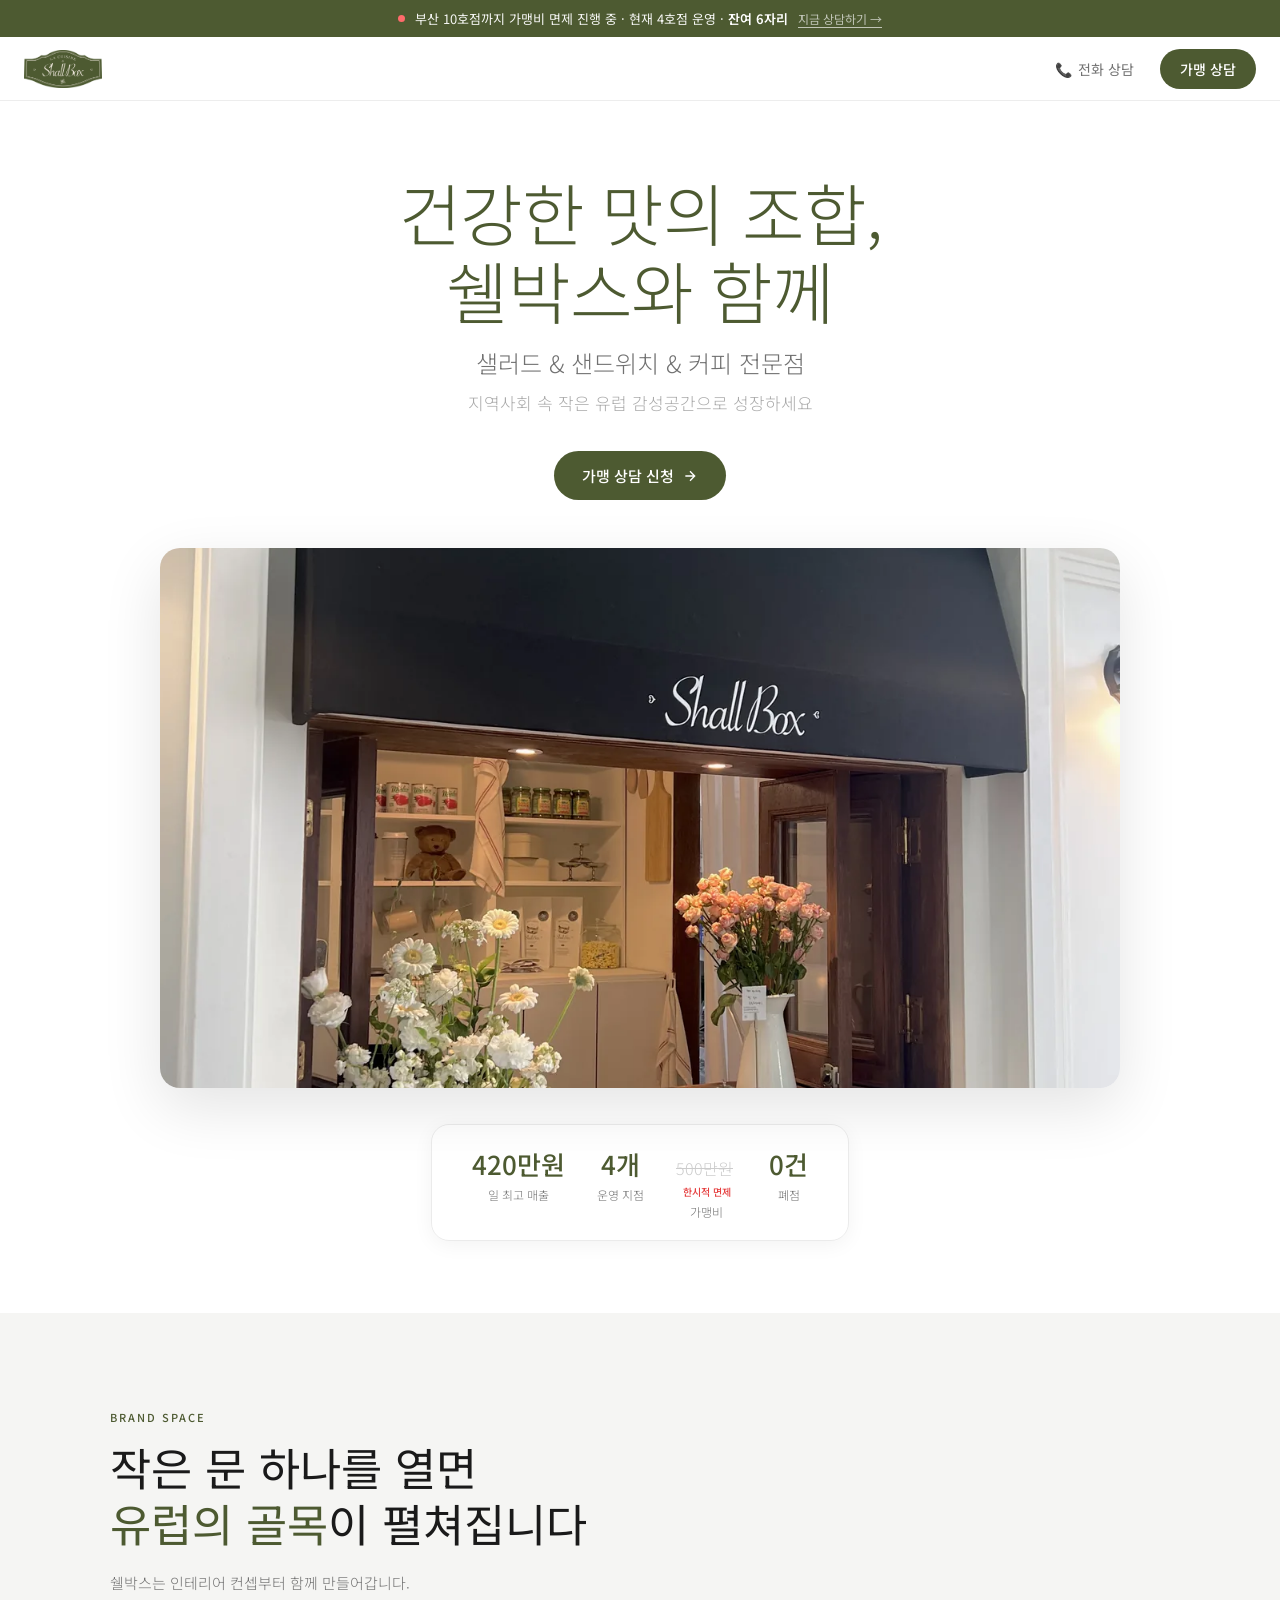
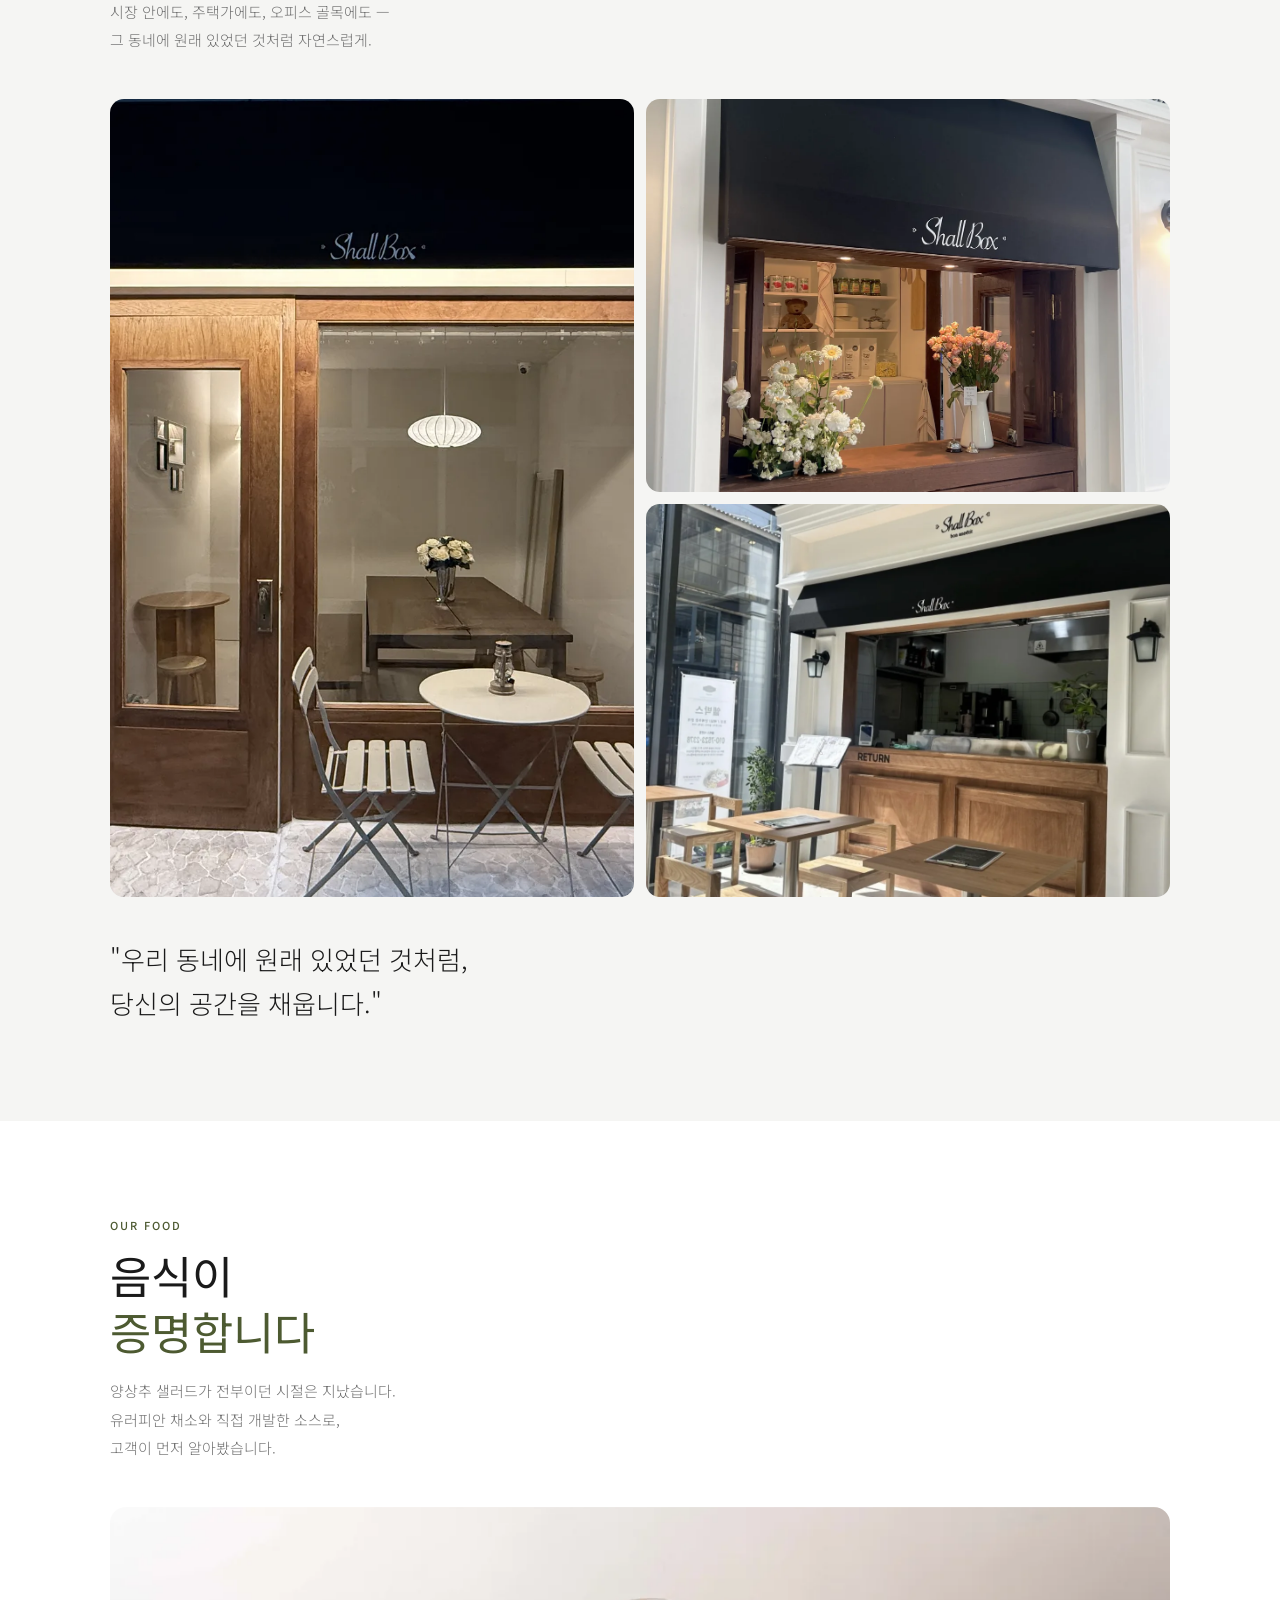
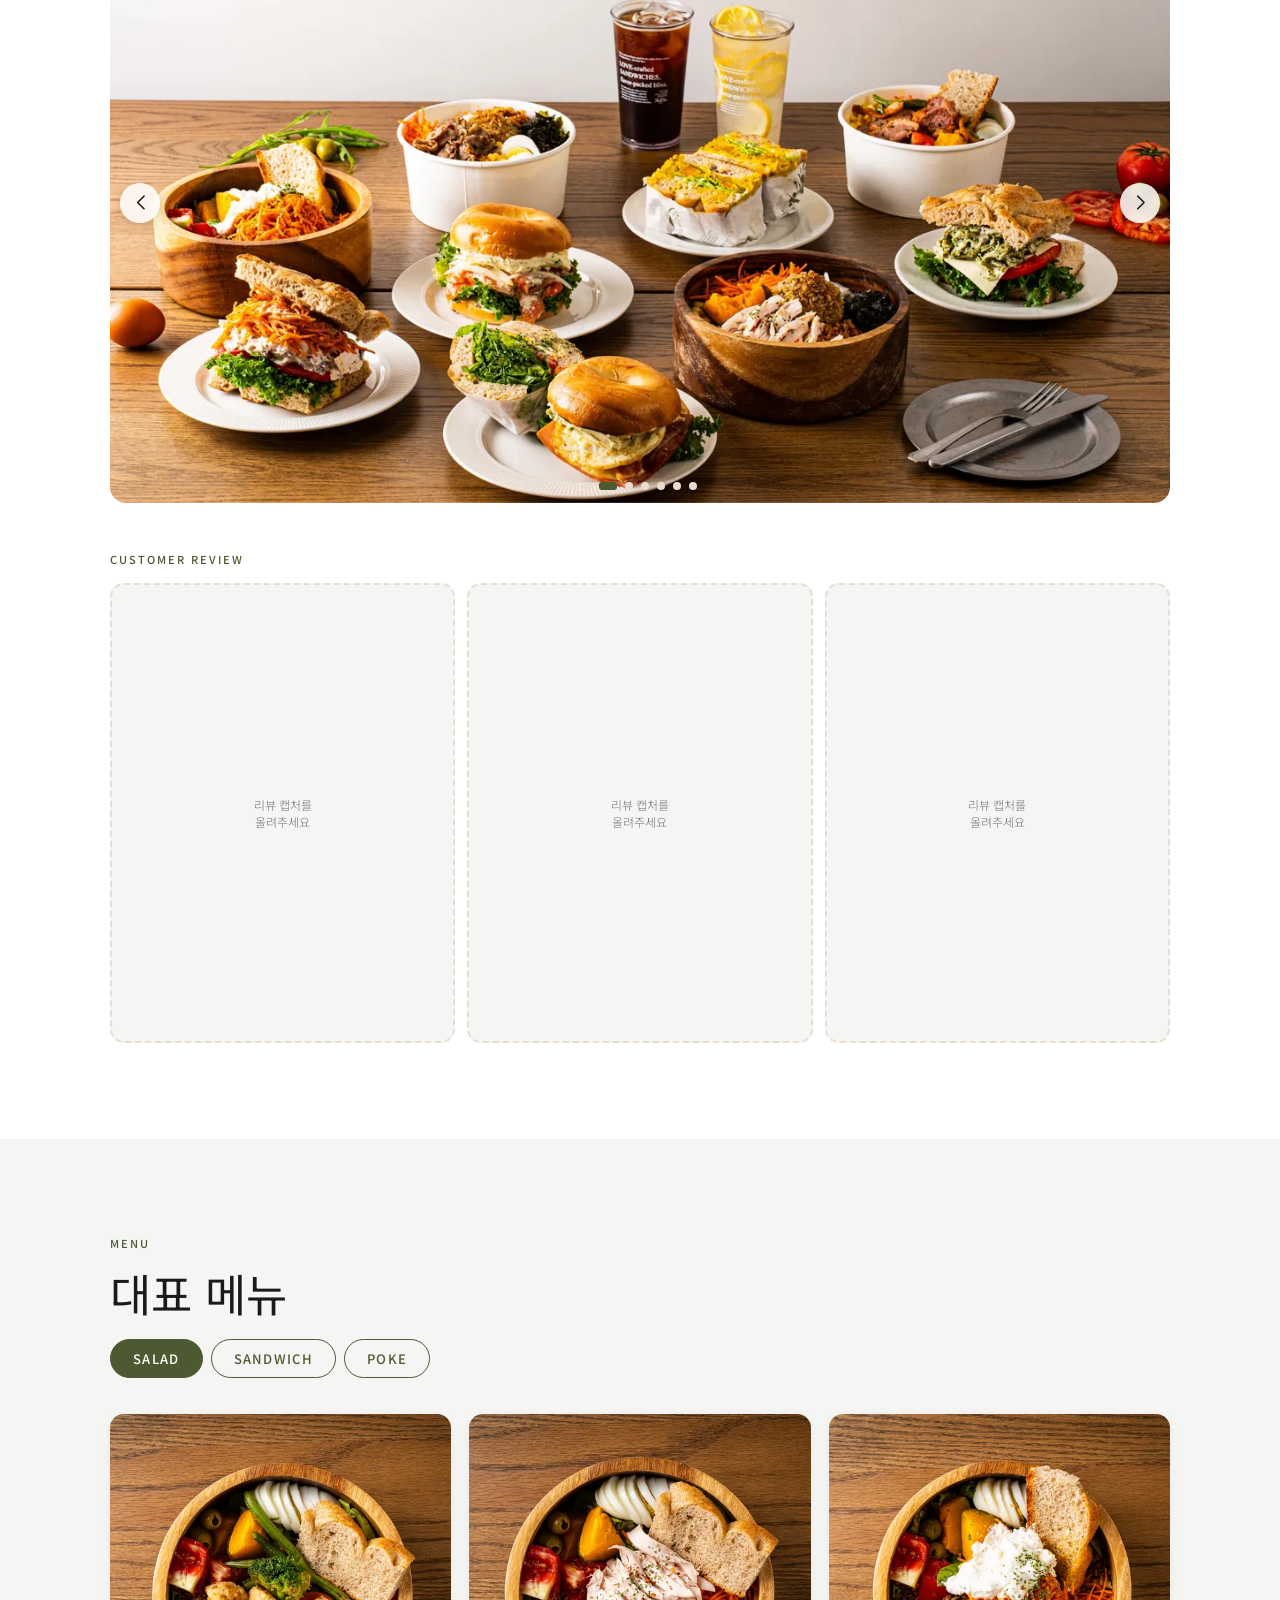
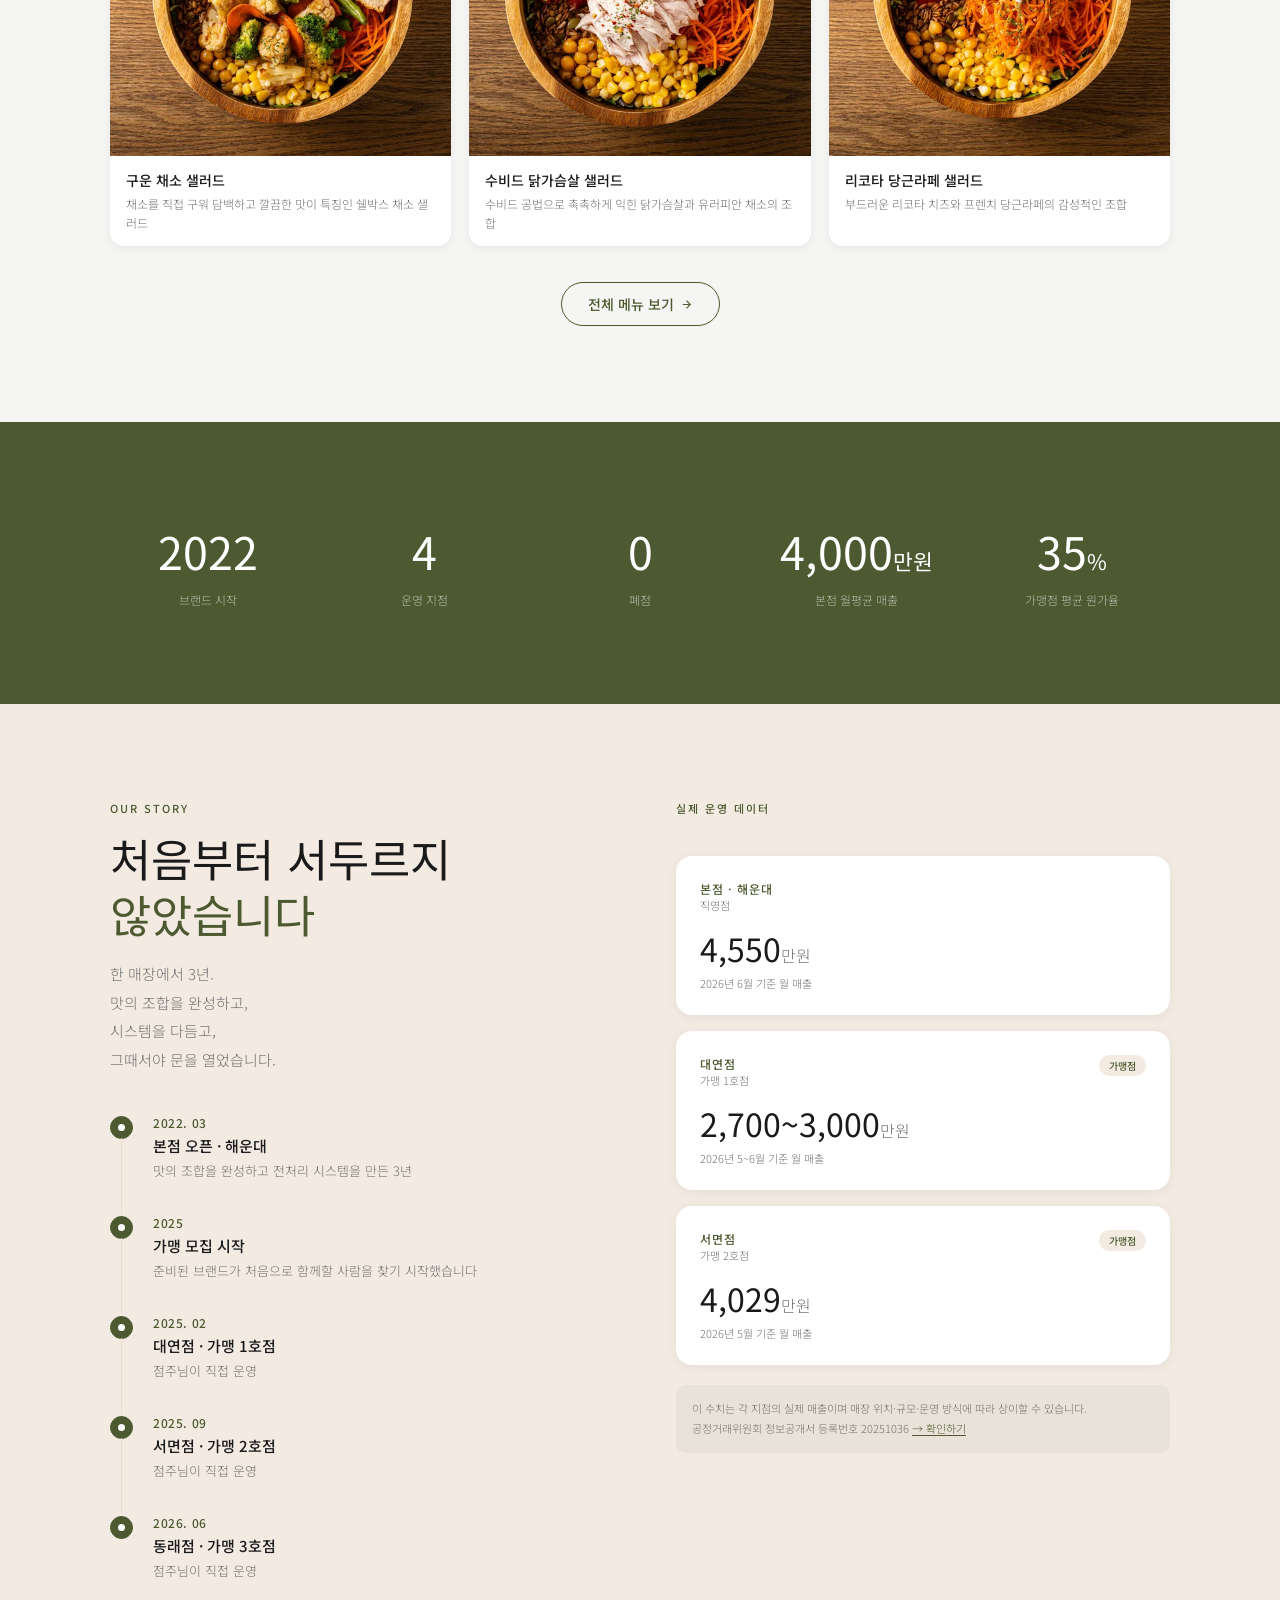
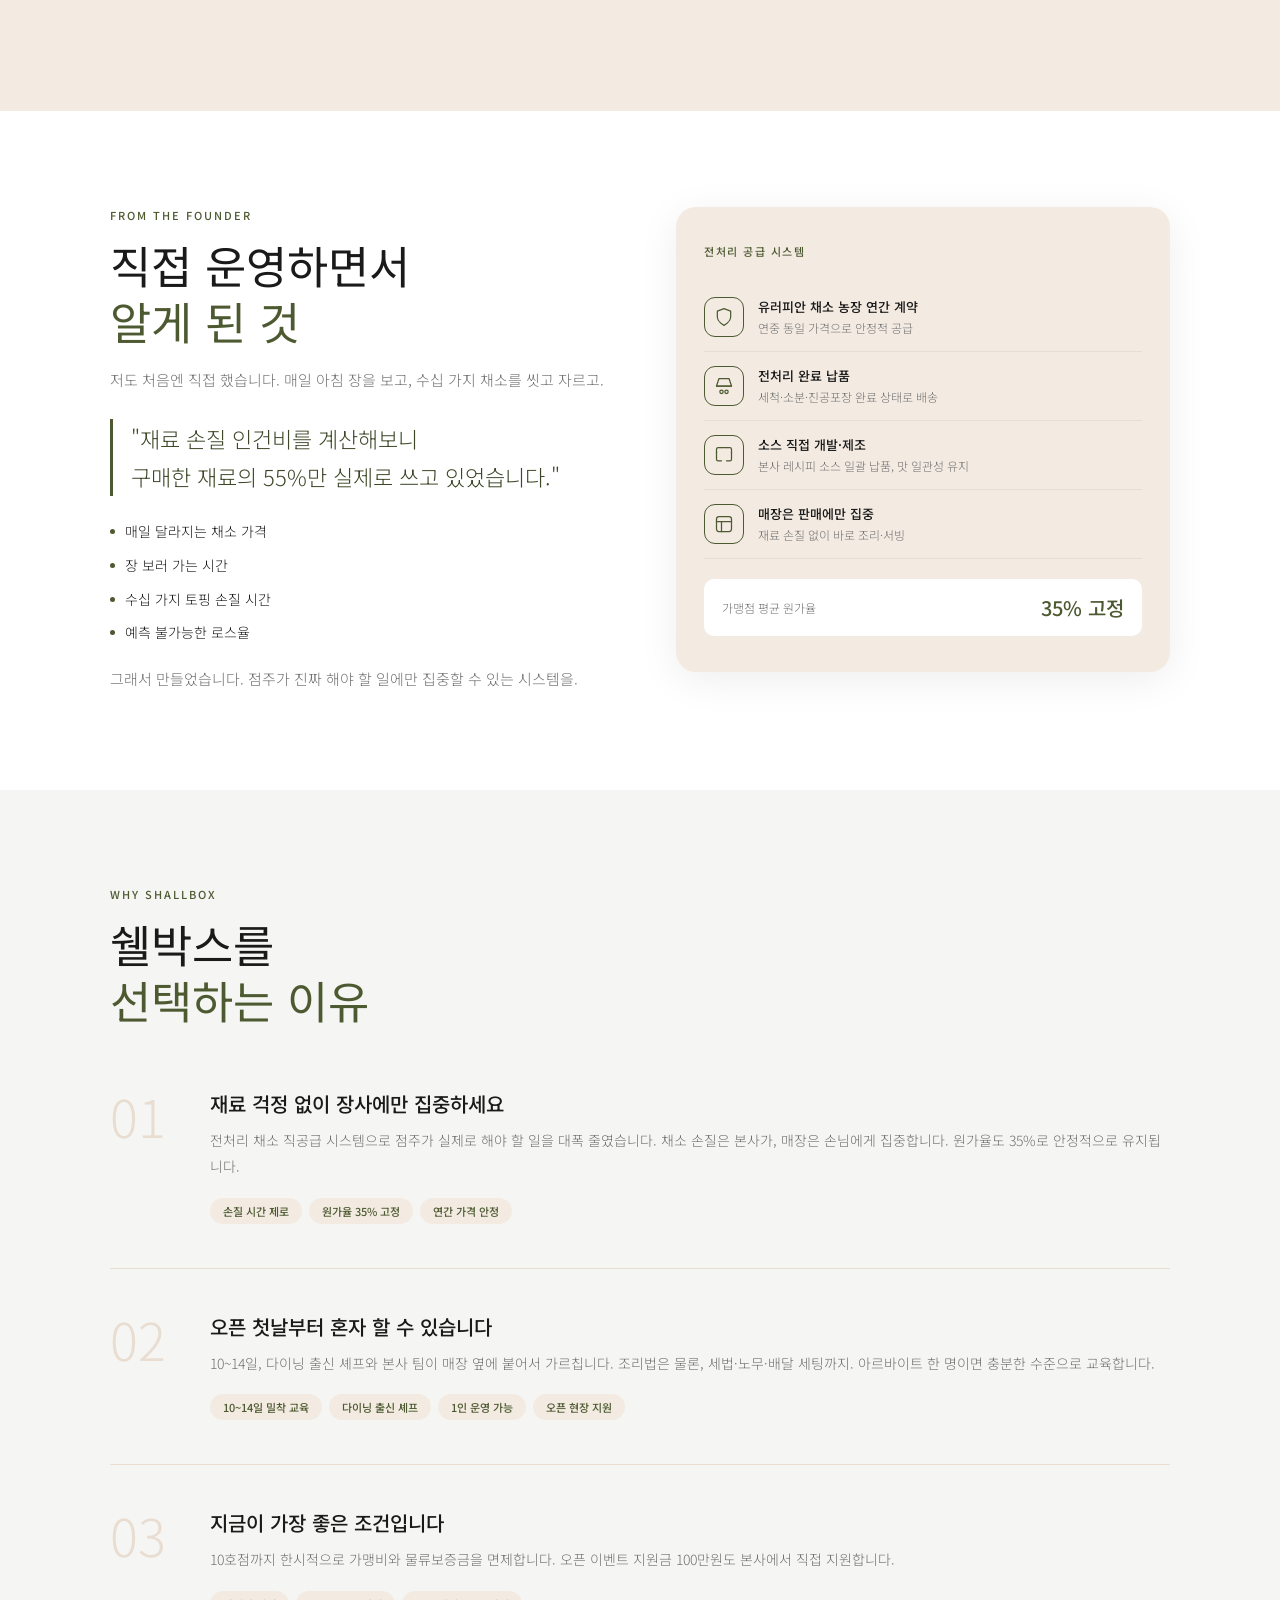
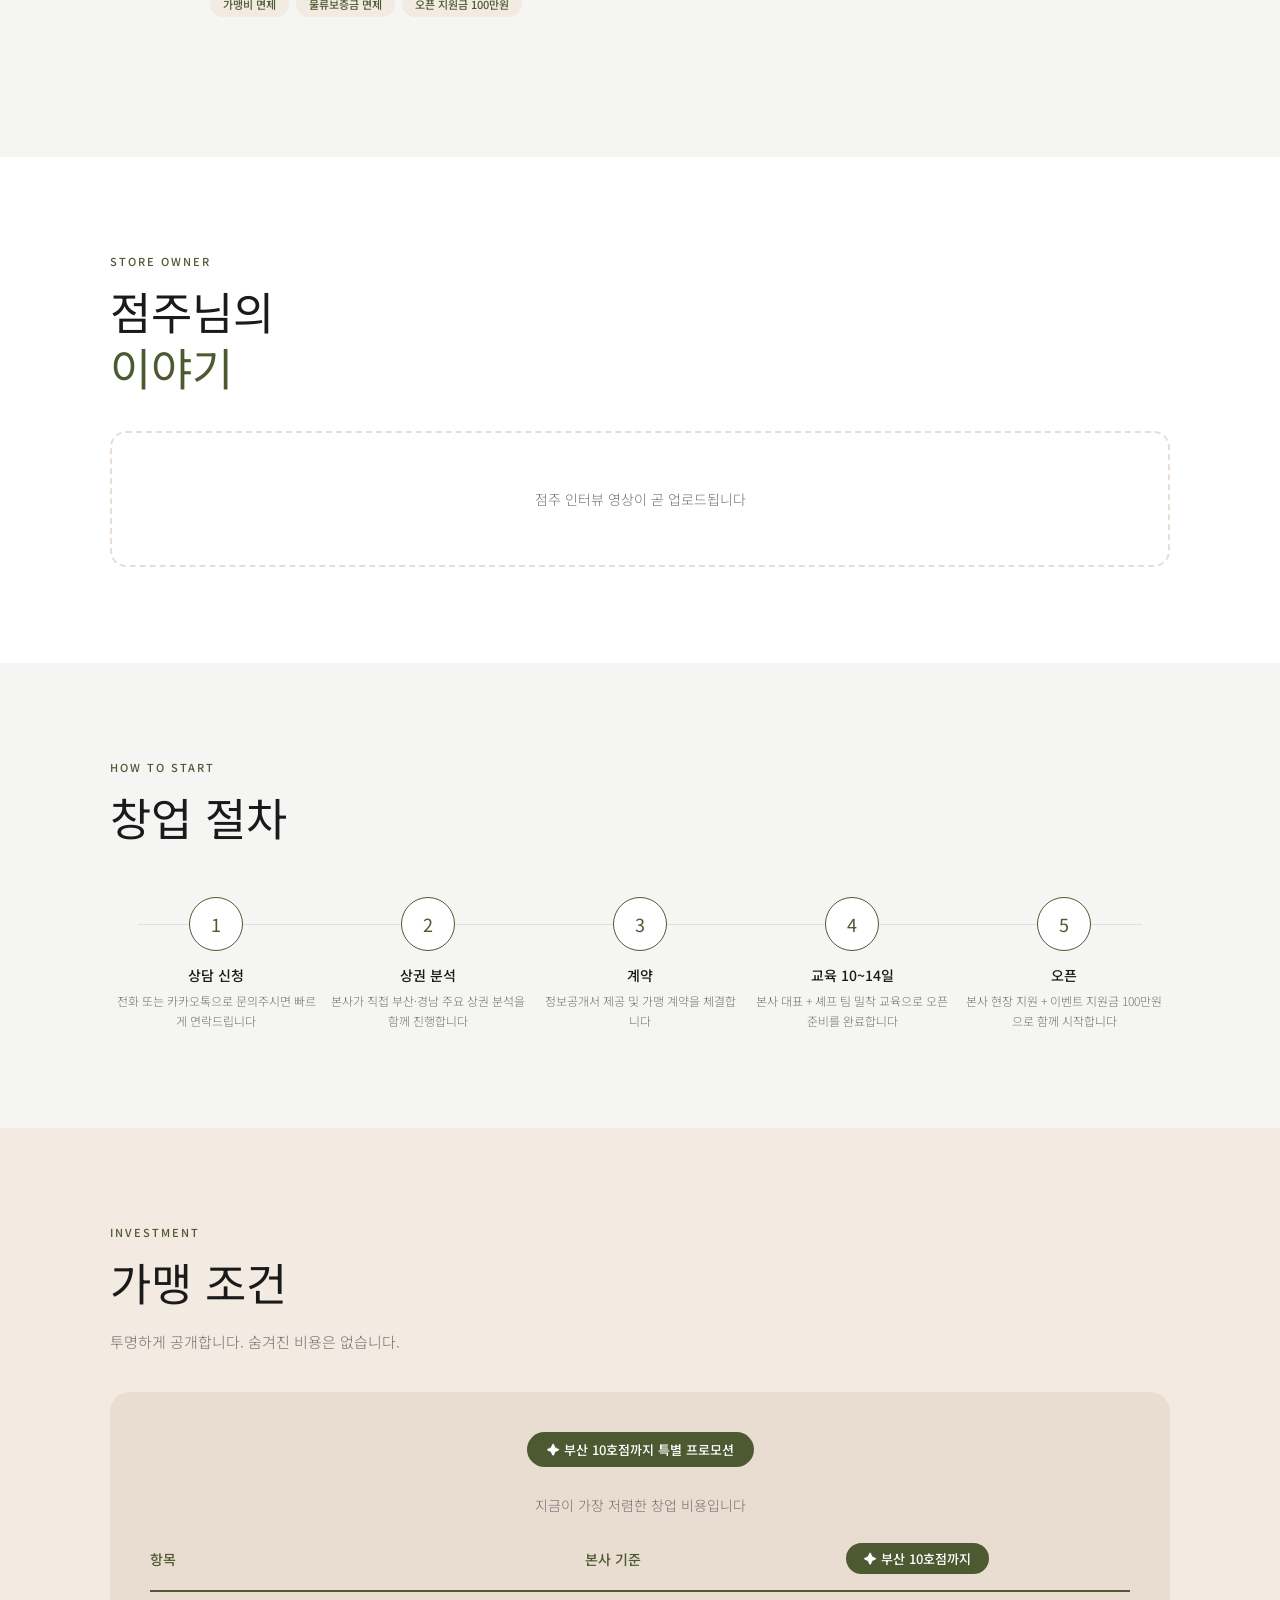
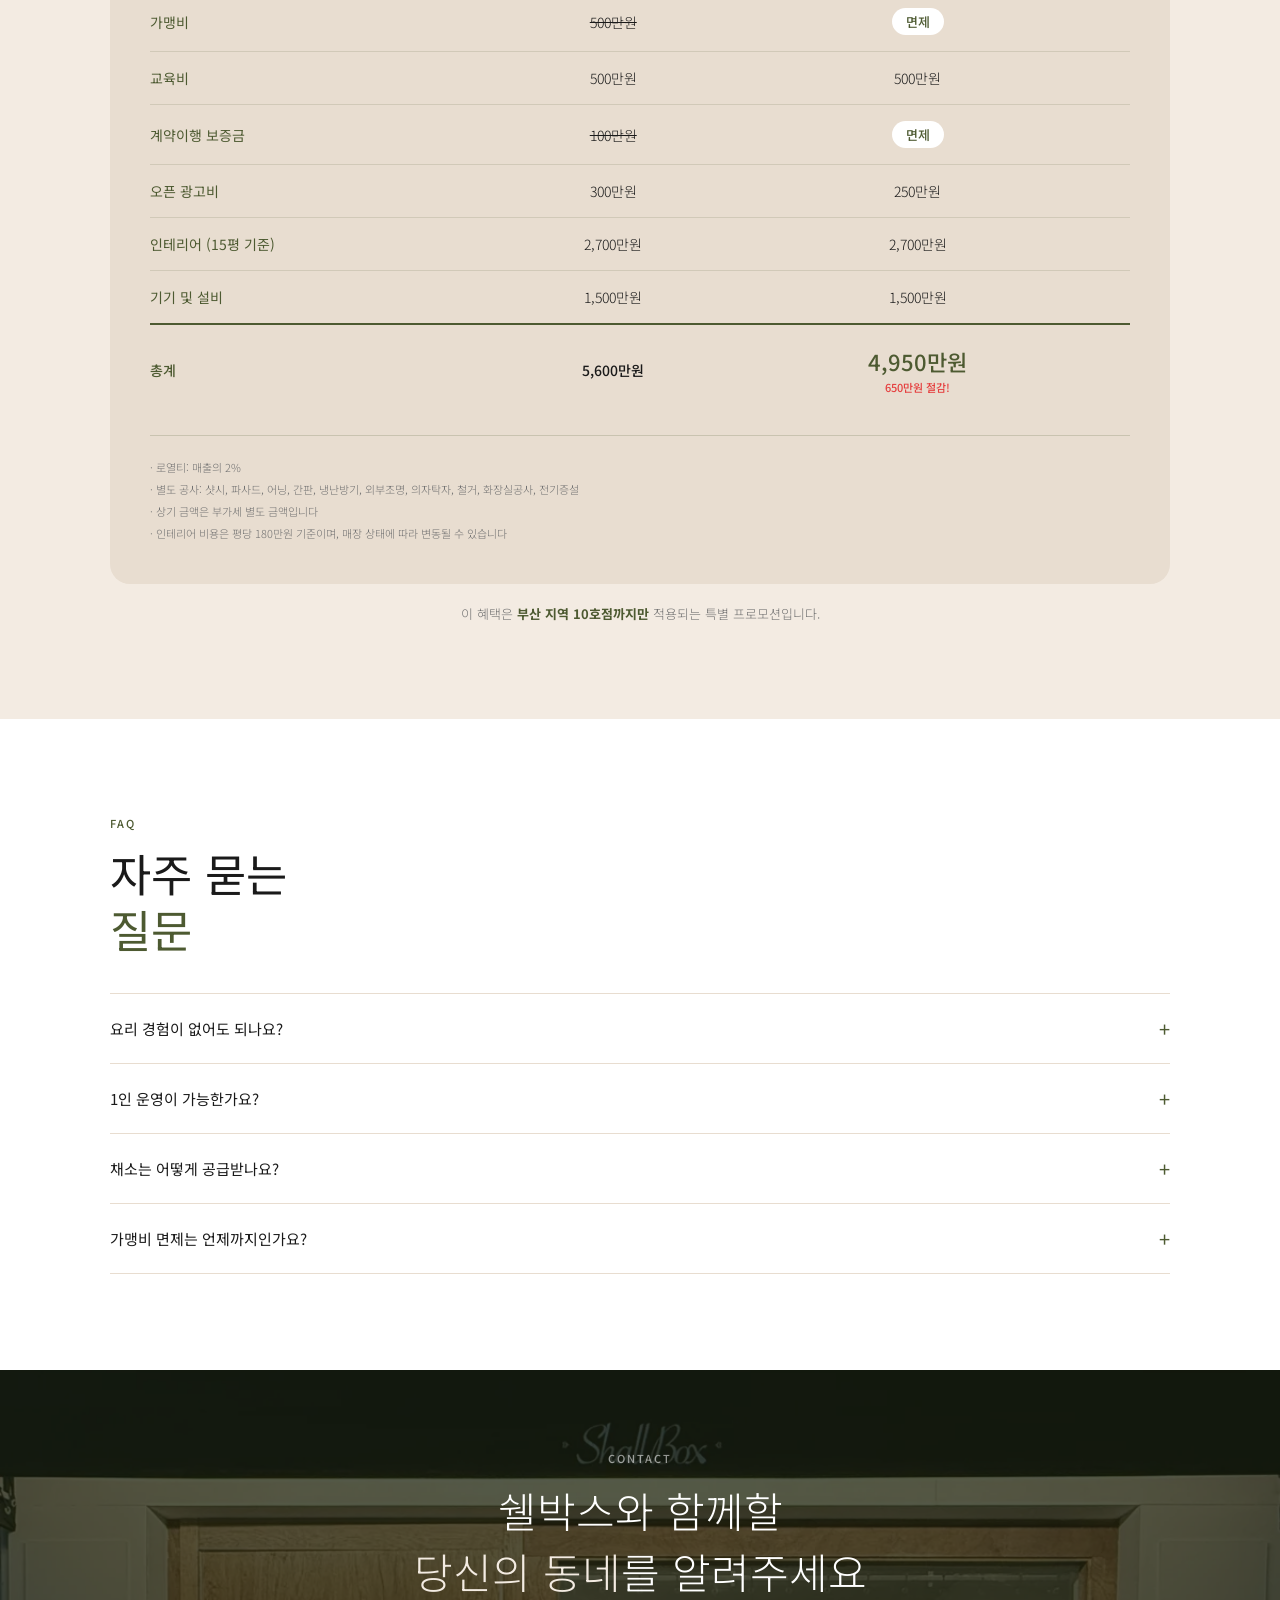
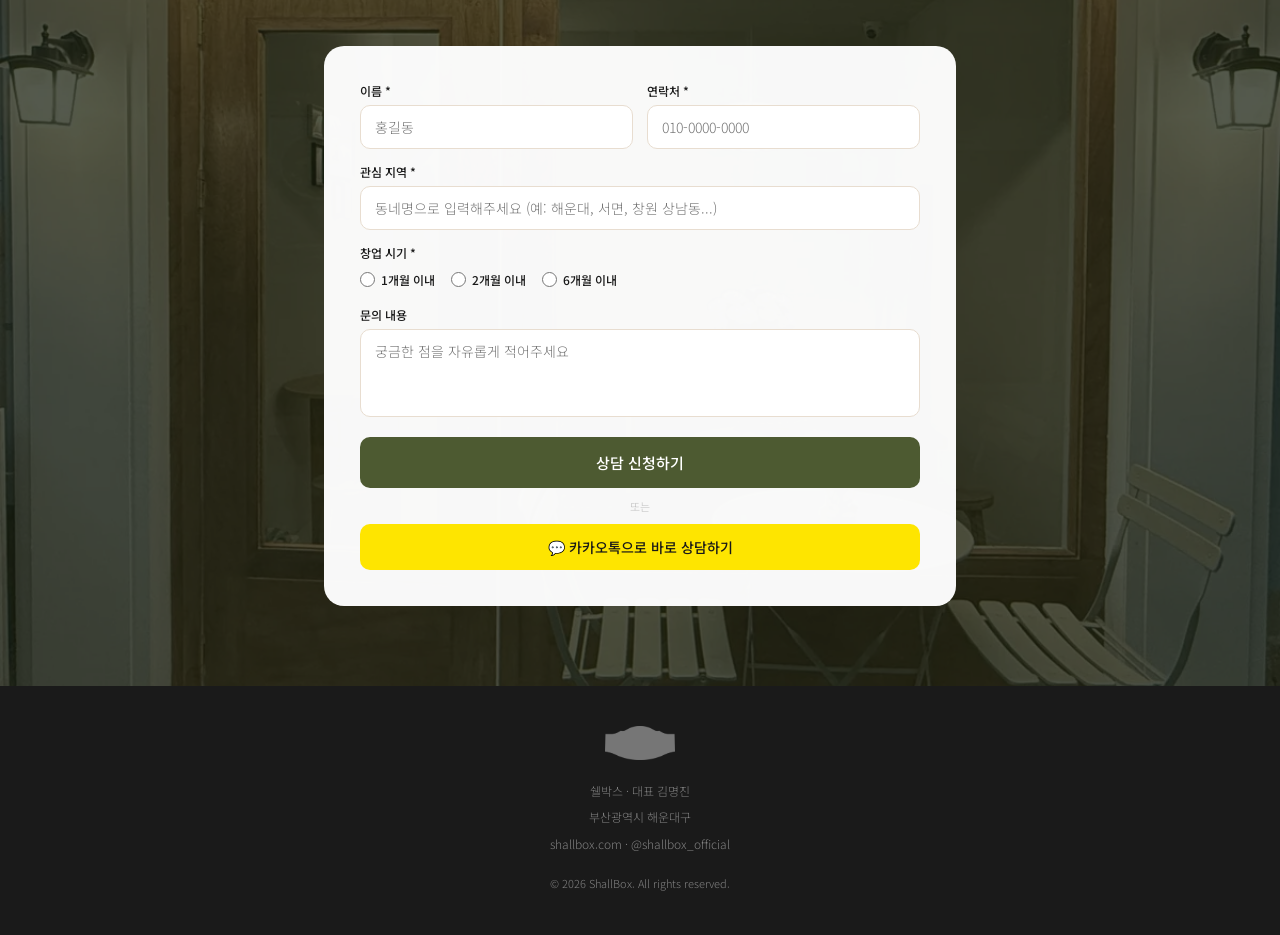
==== index.html @ 85ababb7 "최종버전" ====
<!DOCTYPE html>
<html lang="ko">
<head>
  <meta charset="UTF-8" />
  <meta name="viewport" content="width=device-width, initial-scale=1.0" />
  <title>쉘박스 프랜차이즈 가맹 | 부산 샐러드·샌드위치 창업 | ShallBox</title>
  <meta name="description" content="부산·경남 샐러드 프랜차이즈 쉘박스 가맹 모집. 전처리 채소 직공급 시스템, 가맹비 면제(10호점까지), 본점 월매출 4,550만원. 샐러드·샌드위치·포케 전문 프랜차이즈 창업 상담." />
  <meta name="keywords" content="부산 샐러드 프랜차이즈, 샐러드 가맹점, 샌드위치 프랜차이즈 창업, 부산 프랜차이즈 가맹, 경남 샐러드 창업, 쉘박스 가맹, 샐러드 창업 비용, 포케 프랜차이즈, 부산 창업, 건강식 프랜차이즈" />
  <meta name="robots" content="index, follow" />
  <meta name="author" content="쉘박스 (ShallBox)" />
  <meta name="google-site-verification" content="xRuqF3gj7WeWtA804Wg8YP2bScf7pF4eXnNn8JuhjBM" />
  <meta name="naver-site-verification" content="cf9eb0e3fee758fafe47dcf0a2f388f9b97ccfc8" />
  <link rel="canonical" href="https://shallbox.com/" />
  <link rel="icon" type="image/png" href="images/favicon.png" />
  <link rel="apple-touch-icon" href="images/apple-touch-icon.png" />

  <!-- Open Graph -->
  <meta property="og:type" content="website" />
  <meta property="og:url" content="https://shallbox.com/" />
  <meta property="og:title" content="쉘박스 프랜차이즈 | 부산 샐러드·샌드위치 창업" />
  <meta property="og:description" content="부산·경남 샐러드 프랜차이즈 쉘박스. 가맹비 면제, 전처리 채소 직공급, 본점 월매출 4,550만원." />
  <meta property="og:image" content="https://shallbox.com/images/store_bon.webp" />
  <meta property="og:locale" content="ko_KR" />
  <meta property="og:site_name" content="쉘박스 (ShallBox)" />
  <meta name="twitter:card" content="summary_large_image" />
  <meta name="twitter:image" content="https://shallbox.com/images/store_bon.webp" />

  <!-- Schema.org -->
  <script type="application/ld+json">
  {
    "@context": "https://schema.org",
    "@graph": [
      {
        "@type": "FoodEstablishment",
        "@id": "https://shallbox.com/#organization",
        "name": "쉘박스 (ShallBox)",
        "url": "https://shallbox.com",
        "logo": "https://shallbox.com/images/logo.png",
        "description": "건강한 맛 조합을 연구하는 부산 샐러드·샌드위치·포케 전문 프랜차이즈",
        "foundingDate": "2022-03",
        "telephone": "010-7705-5321",
        "sameAs": ["https://www.instagram.com/shallbox_official"]
      },
      {
        "@type": "FAQPage",
        "mainEntity": [
          {"@type": "Question","name": "쉘박스 가맹 창업 비용은 얼마인가요?","acceptedAnswer": {"@type": "Answer","text": "부동산 비용 제외 약 4,950만원입니다. 현재 10호점까지 가맹비와 보증금을 면제하는 프로모션 중입니다."}},
          {"@type": "Question","name": "쉘박스 가맹점 월 매출은 얼마나 되나요?","acceptedAnswer": {"@type": "Answer","text": "본점(해운대) 기준 2026년 6월 월매출 4,550만원, 서면점 기준 2026년 5월 월매출 4,029만원입니다."}},
          {"@type": "Question","name": "쉘박스 프랜차이즈 교육은 어떻게 진행되나요?","acceptedAnswer": {"@type": "Answer","text": "다이닝 출신 셰프 포함 본사 팀이 10~14일간 밀착 교육합니다."}}
        ]
      }
    ]
  }
  </script>

  <link rel="preload" as="image" href="images/store_bon.webp" />
  <link rel="preconnect" href="https://fonts.googleapis.com" />
  <link rel="preconnect" href="https://fonts.gstatic.com" crossorigin />
  <link href="https://fonts.googleapis.com/css2?family=Noto+Sans+KR:wght@300;400;500&display=swap" rel="stylesheet" />
  <link rel="stylesheet" href="https://cdn.jsdelivr.net/npm/swiper@11/swiper-bundle.min.css" />

  <style>
    *, *::before, *::after { box-sizing: border-box; margin: 0; padding: 0; }
    :root {
      --green: #4d5a31; --green-dark: #3d4727;
      --cream: #f3ebe2; --cream-dark: #e8ddd0;
      --black: #1a1a1a; --gray: #717171;
      --gray-light: #f5f5f3; --white: #ffffff;
    }
    html { font-size: 16px; scroll-behavior: smooth; }
    body {
      font-family: -apple-system, BlinkMacSystemFont, 'Noto Sans KR', 'Apple SD Gothic Neo', sans-serif;
      color: var(--black); background: var(--white);
      -webkit-font-smoothing: antialiased;
    }
    img { display: block; max-width: 100%; }
    a { text-decoration: none; color: inherit; }
    button { cursor: pointer; border: none; background: none; font-family: inherit; }

    /* URGENCY */
    .urgency-bar {
      background: var(--green); padding: 9px 24px;
      display: flex; align-items: center; justify-content: center; gap: 10px; flex-wrap: wrap;
    }
    .urgency-dot { width: 7px; height: 7px; border-radius: 50%; background: #ff6b6b; flex-shrink: 0; animation: pulse 2s infinite; }
    @keyframes pulse { 0%,100%{opacity:1} 50%{opacity:.4} }
    .urgency-text { font-size: 13px; color: rgba(255,255,255,.95); font-weight: 400; }
    .urgency-text strong { color: #fff; font-weight: 600; }
    .urgency-cta { font-size: 12px; color: rgba(255,255,255,.65); text-decoration: underline; text-underline-offset: 3px; white-space: nowrap; }
    .urgency-cta:hover { color: #fff; }

    /* HEADER */
    .header {
      position: sticky; top: 0; z-index: 100;
      background: rgba(255,255,255,.93); backdrop-filter: blur(16px);
      border-bottom: 1px solid rgba(0,0,0,.07);
      height: 64px; padding: 0 24px;
      display: flex; align-items: center; justify-content: space-between;
    }
    .header-logo-link { display: flex; align-items: center; }
    .header-logo { height: 38px; width: auto; }
    .header-nav { display: flex; align-items: center; gap: 12px; }
    .header-phone-btn { display: flex; align-items: center; gap: 6px; font-size: 14px; color: var(--gray); padding: 8px 14px; border-radius: 999px; transition: color .2s; }
    .header-phone-btn:hover { color: var(--green); }
    .header-cta { font-size: 14px; font-weight: 500; background: var(--green); color: var(--white); padding: 10px 20px; border-radius: 999px; transition: background .2s; }
    .header-cta:hover { background: var(--green-dark); }

    /* HERO */
    .hero { min-height: 100vh; padding: 72px 24px 72px; display: flex; flex-direction: column; align-items: center; justify-content: center; text-align: center; background: var(--white); }
    .hero h1 { font-size: clamp(34px,6vw,68px); font-weight: 300; color: var(--green); letter-spacing: -.02em; line-height: 1.15; margin-bottom: 16px; }
    .hero-sub { font-size: clamp(16px,2.2vw,24px); color: var(--gray); font-weight: 300; margin-bottom: 10px; }
    .hero-desc { font-size: clamp(13px,1.5vw,17px); color: #aaa; font-weight: 300; margin-bottom: 36px; }
    .hero-btns { display: flex; gap: 12px; justify-content: center; flex-wrap: wrap; margin-bottom: 48px; }
    .btn-primary { display: inline-flex; align-items: center; gap: 8px; background: var(--green); color: var(--white); font-size: 15px; font-weight: 500; padding: 14px 28px; border-radius: 999px; transition: background .2s,transform .15s; }
    .btn-primary:hover { background: var(--green-dark); transform: translateY(-1px); }
    .hero-img-wrap { width: 100%; max-width: 960px; border-radius: 20px; overflow: hidden; box-shadow: 0 20px 60px rgba(0,0,0,.11); aspect-ratio: 16/9; }
    .hero-img-wrap img { width: 100%; height: 100%; object-fit: cover; }
    .hero-stats { display: flex; gap: 32px; flex-wrap: wrap; justify-content: center; margin-top: 36px; border: 1px solid rgba(0,0,0,.08); border-radius: 18px; padding: 20px 40px; box-shadow: 0 4px 20px rgba(0,0,0,.05); }
    .hero-stat { text-align: center; }
    .hero-stat-num { font-size: 26px; font-weight: 500; color: var(--green); display: block; margin-bottom: 4px; }
    .hero-stat-num s { font-size: 16px; color: #ccc; margin-right: 4px; font-weight: 300; }
    .badge { font-size: 10px; color: #e53e3e; font-weight: 500; display: block; margin-top: 2px; }
    .hero-stat p { font-size: 12px; color: var(--gray); font-weight: 300; }

    /* SECTION */
    .section { padding: 96px 24px; }
    .section-inner { max-width: 1060px; margin: 0 auto; }
    .section-label { font-size: 11px; font-weight: 500; letter-spacing: .18em; text-transform: uppercase; color: var(--green); margin-bottom: 14px; }
    .section-title { font-size: clamp(28px,3.5vw,48px); font-weight: 400; line-height: 1.25; color: var(--black); margin-bottom: 18px; }
    .title-accent { color: var(--green); }
    .section-body { font-size: 15px; font-weight: 300; line-height: 1.9; color: var(--gray); max-width: 540px; }

    /* SPACE */
    .space-section { background: var(--gray-light); }
    .space-grid { display: grid; grid-template-columns: 1fr 1fr; gap: 12px; margin-top: 44px; }
    .space-img { border-radius: 14px; overflow: hidden; }
    .space-img img { width: 100%; height: 100%; object-fit: cover; }
    .space-img:first-child { aspect-ratio: 4/3; }
    .space-img:nth-child(2) { grid-row: 1/3; }
    .space-img:nth-child(2) img { height: 100%; min-height: 300px; }
    .space-img:nth-child(3) { aspect-ratio: 4/3; }
    .space-quote { margin-top: 40px; font-size: clamp(18px,2.2vw,26px); font-weight: 300; color: var(--black); line-height: 1.7; }

    /* FOOD */
    .food-section { background: var(--white); }
    .swiper { width: 100%; margin-top: 44px; border-radius: 16px; overflow: hidden; }
    .swiper-slide { aspect-ratio: 16/9; }
    .swiper-slide img { width: 100%; height: 100%; object-fit: cover; object-position: center; display: block; }
    .swiper-button-next,.swiper-button-prev { width: 40px !important; height: 40px !important; background: rgba(255,255,255,.85); border-radius: 50%; backdrop-filter: blur(4px); box-shadow: 0 2px 8px rgba(0,0,0,.12); color: var(--black) !important; }
    .swiper-button-next::after,.swiper-button-prev::after { font-size: 14px !important; font-weight: 700; }
    .swiper-pagination-bullet { background: var(--cream-dark) !important; opacity: 1 !important; }
    .swiper-pagination-bullet-active { background: var(--green) !important; width: 18px !important; border-radius: 3px !important; }

    /* REVIEW */
    .review-wrap { margin-top: 48px; }
    .review-label { font-size: 11px; font-weight: 500; letter-spacing: .18em; text-transform: uppercase; color: var(--green); margin-bottom: 16px; }
    .review-grid { display: grid; grid-template-columns: repeat(3,1fr); gap: 12px; }
    .review-placeholder { border: 2px dashed var(--cream-dark); border-radius: 14px; aspect-ratio: 3/4; display: flex; align-items: center; justify-content: center; background: var(--gray-light); }
    .review-placeholder p { font-size: 12px; color: var(--gray); font-weight: 300; text-align: center; padding: 16px; }

    /* MENU */
    .menu-section { background: var(--gray-light); }
    .menu-tabs { display: flex; gap: 8px; margin-bottom: 36px; flex-wrap: wrap; }
    .menu-tab { font-size: 13px; font-weight: 500; letter-spacing: .1em; padding: 9px 22px; border-radius: 999px; border: 1.5px solid var(--green); color: var(--green); transition: all .2s; }
    .menu-tab.active,.menu-tab:hover { background: var(--green); color: var(--white); }
    .menu-grid { display: grid; grid-template-columns: repeat(3,1fr); gap: 18px; }
    .menu-card { background: var(--white); border-radius: 14px; overflow: hidden; box-shadow: 0 2px 10px rgba(0,0,0,.06); transition: transform .25s,box-shadow .25s; }
    .menu-card:hover { transform: translateY(-4px); box-shadow: 0 8px 28px rgba(0,0,0,.1); }
    .menu-card-img { aspect-ratio: 1/1; overflow: hidden; }
    .menu-card-img img { width: 100%; height: 100%; object-fit: cover; transition: transform .4s; }
    .menu-card:hover .menu-card-img img { transform: scale(1.05); }
    .menu-card-body { padding: 14px 16px; }
    .menu-card-name { font-size: 14px; font-weight: 500; color: var(--black); margin-bottom: 4px; }
    .menu-card-desc { font-size: 12px; color: var(--gray); font-weight: 300; line-height: 1.6; }
    .menu-more { text-align: center; margin-top: 36px; }
    .btn-outline { display: inline-flex; align-items: center; gap: 6px; border: 1.5px solid var(--green); color: var(--green); font-size: 14px; font-weight: 500; padding: 11px 26px; border-radius: 999px; transition: all .2s; }
    .btn-outline:hover { background: var(--green); color: var(--white); }

    /* STATS */
    .stats-section { background: var(--green); }
    .stats-grid { display: grid; grid-template-columns: repeat(5,1fr); gap: 20px; text-align: center; }
    .stat-num { font-size: clamp(32px,3.5vw,52px); font-weight: 400; color: var(--white); display: block; margin-bottom: 8px; }
    .stat-label { font-size: 12px; color: rgba(255,255,255,.6); font-weight: 300; }

    /* GROWTH */
    .growth-section { background: var(--cream); }
    .growth-inner { display: grid; grid-template-columns: 1fr 1fr; gap: 72px; align-items: start; }
    .timeline { margin-top: 40px; }
    .timeline-item { display: flex; gap: 20px; padding-bottom: 32px; position: relative; }
    .timeline-item::before { content:''; position: absolute; left: 11px; top: 24px; bottom: 0; width: 1px; background: var(--cream-dark); }
    .timeline-item:last-child::before { display: none; }
    .timeline-dot { width: 23px; height: 23px; border-radius: 50%; border: 1.5px solid var(--green); background: var(--cream); flex-shrink: 0; margin-top: 2px; display: flex; align-items: center; justify-content: center; }
    .timeline-dot.active { background: var(--green); }
    .timeline-dot.active::after { content:''; width: 7px; height: 7px; border-radius: 50%; background: #fff; }
    .timeline-date { font-size: 12px; color: var(--green); font-weight: 500; margin-bottom: 4px; letter-spacing: .05em; }
    .timeline-title { font-size: 15px; font-weight: 500; color: var(--black); margin-bottom: 4px; }
    .timeline-desc { font-size: 13px; color: var(--gray); font-weight: 300; line-height: 1.7; }
    .revenue-cards { display: flex; flex-direction: column; gap: 16px; margin-top: 40px; }
    .revenue-card { background: var(--white); border-radius: 16px; padding: 24px; box-shadow: 0 2px 12px rgba(0,0,0,.06); }
    .revenue-card-top { display: flex; justify-content: space-between; align-items: flex-start; margin-bottom: 12px; }
    .revenue-card-label { font-size: 12px; color: var(--green); font-weight: 500; letter-spacing: .08em; }
    .revenue-card-branch { font-size: 11px; color: var(--gray); font-weight: 300; }
    .revenue-card-badge { font-size: 10px; font-weight: 500; color: var(--green); background: var(--cream); padding: 3px 10px; border-radius: 999px; }
    .revenue-card-num { font-size: 32px; font-weight: 400; color: var(--black); margin-bottom: 4px; }
    .revenue-card-num span { font-size: 16px; color: var(--gray); font-weight: 300; }
    .revenue-card-date { font-size: 11px; color: var(--gray); font-weight: 300; }
    .revenue-disclaimer { margin-top: 20px; padding: 14px 16px; background: rgba(77,90,49,.06); border-radius: 10px; font-size: 11px; color: var(--gray); font-weight: 300; line-height: 1.8; }
    .revenue-disclaimer a { color: var(--green); text-decoration: underline; text-underline-offset: 2px; }

    /* STORY */
    .story-section { background: var(--white); }
    .story-inner { display: grid; grid-template-columns: 1fr 1fr; gap: 72px; align-items: start; }
    .story-quote { font-size: clamp(16px,2vw,22px); font-weight: 300; color: var(--green-dark); border-left: 3px solid var(--green); padding-left: 18px; margin: 24px 0; line-height: 1.75; }
    .story-points { list-style: none; display: flex; flex-direction: column; gap: 10px; margin-top: 24px; }
    .story-points li { display: flex; align-items: flex-start; gap: 10px; font-size: 14px; color: var(--black); font-weight: 300; line-height: 1.7; }
    .story-points li::before { content:''; width: 5px; height: 5px; border-radius: 50%; background: var(--green); margin-top: 9px; flex-shrink: 0; }
    .story-diagram { background: var(--cream); border-radius: 20px; padding: 36px 28px; box-shadow: 0 8px 40px rgba(0,0,0,.07); }
    .story-diagram h4 { font-size: 11px; letter-spacing: .14em; text-transform: uppercase; color: var(--green); margin-bottom: 24px; font-weight: 500; }
    .diagram-step { display: flex; align-items: flex-start; gap: 14px; padding: 14px 0; border-bottom: 1px solid var(--cream-dark); }
    .diagram-step:last-child { border-bottom: none; }
    .diagram-icon { width: 40px; height: 40px; border-radius: 11px; border: 1.5px solid var(--green); display: flex; align-items: center; justify-content: center; flex-shrink: 0; }
    .diagram-icon svg { width: 20px; height: 20px; stroke: var(--green); fill: none; stroke-width: 1.5; stroke-linecap: round; stroke-linejoin: round; }
    .diagram-step-text h5 { font-size: 13px; font-weight: 500; color: var(--black); margin-bottom: 2px; }
    .diagram-step-text p { font-size: 12px; color: var(--gray); font-weight: 300; line-height: 1.6; }
    .diagram-result { margin-top: 20px; background: var(--white); border-radius: 10px; padding: 14px 18px; display: flex; justify-content: space-between; align-items: center; }
    .diagram-result span { font-size: 12px; color: var(--gray); font-weight: 300; }
    .diagram-result strong { font-size: 20px; font-weight: 500; color: var(--green); }

    /* REASONS */
    .reasons-section { background: var(--gray-light); }
    .reason-item { display: grid; grid-template-columns: 72px 1fr; gap: 28px; align-items: start; padding: 44px 0; border-bottom: 1px solid var(--cream-dark); }
    .reason-item:last-child { border-bottom: none; }
    .reason-num { font-size: 52px; font-weight: 300; color: var(--cream-dark); line-height: 1; }
    .reason-content h3 { font-size: 20px; font-weight: 500; color: var(--black); margin-bottom: 10px; line-height: 1.35; }
    .reason-content p { font-size: 14px; color: var(--gray); font-weight: 300; line-height: 1.9; margin-bottom: 18px; }
    .reason-tags { display: flex; gap: 7px; flex-wrap: wrap; }
    .reason-tag { font-size: 11px; font-weight: 500; background: var(--cream); color: var(--green); padding: 5px 13px; border-radius: 999px; }

    /* INTERVIEW */
    .interview-section { background: var(--white); }
    .interview-placeholder { border: 2px dashed var(--cream-dark); border-radius: 16px; padding: 56px 40px; text-align: center; margin-top: 36px; }
    .interview-placeholder p { color: var(--gray); font-size: 14px; font-weight: 300; }

    /* PROCESS */
    .process-section { background: var(--gray-light); }
    .process-steps { display: flex; gap: 0; margin-top: 52px; position: relative; }
    .process-steps::before { content:''; position: absolute; top: 27px; left: 28px; right: 28px; height: 1px; background: var(--cream-dark); z-index: 0; }
    .process-step { flex: 1; text-align: center; position: relative; z-index: 1; }
    .process-dot { width: 54px; height: 54px; border-radius: 50%; background: var(--white); border: 1.5px solid var(--green); display: flex; align-items: center; justify-content: center; margin: 0 auto 14px; font-size: 18px; font-weight: 400; color: var(--green); }
    .process-step h4 { font-size: 14px; font-weight: 500; color: var(--black); margin-bottom: 6px; }
    .process-step p { font-size: 12px; color: var(--gray); font-weight: 300; line-height: 1.7; padding: 0 6px; }

    /* COST */
    .cost-section { background: var(--cream); }
    .cost-promo-badge { display: inline-flex; align-items: center; gap: 8px; background: var(--green); color: var(--white); font-size: 13px; font-weight: 500; padding: 8px 20px; border-radius: 999px; margin-bottom: 20px; }
    .cost-box { background: var(--cream-dark); border-radius: 20px; padding: 40px; margin-top: 36px; }
    .cost-table-wrap table { width: 100%; border-collapse: collapse; }
    .cost-table-wrap thead tr { border-bottom: 2px solid var(--green); }
    .cost-table-wrap th { padding: 0 0 16px; font-size: 14px; font-weight: 500; color: var(--green); text-align: center; }
    .cost-table-wrap th:first-child { text-align: left; }
    .cost-table-wrap td { padding: 16px 0; font-size: 14px; font-weight: 300; color: var(--black); text-align: center; border-bottom: 1px solid rgba(77,90,49,.15); }
    .cost-table-wrap td:first-child { text-align: left; color: var(--green); font-weight: 400; }
    .cost-table-wrap .total-row td { border-bottom: none; border-top: 2px solid var(--green); font-weight: 500; padding-top: 20px; }
    .cost-exempt { display: inline-block; background: var(--white); padding: 4px 14px; border-radius: 999px; color: var(--green); font-size: 13px; font-weight: 500; }
    .cost-strike { text-decoration: line-through; color: #aaa; }
    .cost-total-num { font-size: 22px; color: var(--green); font-weight: 500; }
    .cost-save { font-size: 11px; color: #e53e3e; font-weight: 500; margin-top: 2px; display: block; }
    .cost-mobile { display: none; }
    .cost-mobile-row { display: flex; justify-content: space-between; align-items: center; padding: 14px 0; border-bottom: 1px solid rgba(77,90,49,.15); }
    .cost-mobile-label { font-size: 14px; color: var(--green); font-weight: 400; }
    .cost-mobile-vals { display: flex; gap: 16px; align-items: center; }
    .cost-mobile-orig { font-size: 12px; color: #aaa; text-decoration: line-through; min-width: 52px; text-align: center; }
    .cost-mobile-promo { font-size: 13px; color: var(--green); font-weight: 500; min-width: 56px; text-align: center; }
    .cost-notes { margin-top: 24px; padding-top: 20px; border-top: 1px solid rgba(77,90,49,.2); }
    .cost-notes p { font-size: 11px; color: var(--gray); font-weight: 300; line-height: 2; }

    /* FAQ */
    .faq-section { background: var(--white); }
    .faq-list { margin-top: 36px; }
    .faq-item { border-bottom: 1px solid var(--cream-dark); }
    .faq-item:first-child { border-top: 1px solid var(--cream-dark); }
    .faq-q { width: 100%; text-align: left; display: flex; justify-content: space-between; align-items: center; padding: 20px 0; font-size: 15px; font-weight: 400; color: var(--black); }
    .faq-q .faq-icon { font-size: 20px; color: var(--green); transition: transform .2s; flex-shrink: 0; margin-left: 16px; }
    .faq-q.open .faq-icon { transform: rotate(45deg); }
    .faq-a { font-size: 14px; color: var(--gray); font-weight: 300; line-height: 1.85; padding-bottom: 18px; display: none; }
    .faq-a.open { display: block; }

    /* CTA */
    .cta-section { position: relative; overflow: hidden; }
    .cta-bg { position: absolute; inset: 0; }
    .cta-bg img { width: 100%; height: 100%; object-fit: cover; }
    .cta-bg::after { content:''; position: absolute; inset: 0; background: rgba(25,32,15,.74); }
    .cta-inner { position: relative; z-index: 1; padding: 80px 24px; max-width: 680px; margin: 0 auto; text-align: center; }
    .cta-inner .section-label { color: rgba(255,255,255,.55); }
    .cta-title { font-size: clamp(24px,3.5vw,42px); font-weight: 300; color: var(--white); line-height: 1.45; margin-bottom: 44px; }
    .cta-title .title-accent { color: var(--cream); }

    /* FORM */
    .form-wrap { background: rgba(255,255,255,.97); border-radius: 20px; padding: 36px; text-align: left; }
    .form-row { display: grid; grid-template-columns: 1fr 1fr; gap: 14px; }
    .form-group { display: flex; flex-direction: column; gap: 6px; margin-bottom: 14px; }
    .form-group label { font-size: 12px; font-weight: 500; color: var(--black); }
    .form-group input,.form-group textarea { border: 1.5px solid var(--cream-dark); border-radius: 10px; padding: 11px 14px; font-size: 14px; font-family: inherit; font-weight: 300; color: var(--black); background: var(--white); outline: none; transition: border-color .2s; width: 100%; }
    .form-group input:focus,.form-group textarea:focus { border-color: var(--green); }
    .form-group textarea { resize: none; height: 88px; }
    .radio-group { display: flex; gap: 16px; flex-wrap: wrap; padding: 4px 0; }
    .radio-label { display: flex; align-items: center; gap: 6px; font-size: 14px; font-weight: 300; color: var(--black); cursor: pointer; white-space: nowrap; }
    .radio-label input[type="radio"] { accent-color: var(--green); width: 15px; height: 15px; flex-shrink: 0; }
    .form-submit { width: 100%; padding: 15px; background: var(--green); color: var(--white); font-size: 15px; font-weight: 500; font-family: inherit; border-radius: 10px; margin-top: 6px; transition: background .2s; }
    .form-submit:hover { background: var(--green-dark); }
    .form-kakao { width: 100%; padding: 13px; background: #FEE500; color: #191919; font-size: 14px; font-weight: 500; font-family: inherit; border-radius: 10px; margin-top: 10px; display: flex; align-items: center; justify-content: center; gap: 8px; transition: opacity .2s; }
    .form-kakao:hover { opacity: .85; }
    .form-divider { text-align: center; font-size: 11px; color: #bbb; margin: 10px 0; font-weight: 300; }
    .form-success { display: none; text-align: center; padding: 36px 20px; }
    .form-success.show { display: block; }
    .form-success h3 { font-size: 18px; font-weight: 500; color: var(--green); margin-bottom: 8px; }
    .form-success p { font-size: 14px; color: var(--gray); font-weight: 300; }

    /* FOOTER */
    .footer { background: var(--black); color: rgba(255,255,255,.45); padding: 40px 24px; text-align: center; font-size: 12px; font-weight: 300; line-height: 2.2; }
    .footer a { color: rgba(255,255,255,.45); }
    .footer a:hover { color: var(--white); }
    .footer-logo { height: 34px; margin: 0 auto 18px; opacity: .4; filter: brightness(10); }

    /* MODAL */
    .modal-overlay { display: none; position: fixed; inset: 0; z-index: 200; background: rgba(0,0,0,.5); backdrop-filter: blur(4px); align-items: center; justify-content: center; }
    .modal-overlay.open { display: flex; }
    .modal { background: var(--white); border-radius: 20px; padding: 44px 36px; text-align: center; max-width: 340px; width: 90%; position: relative; }
    .modal-close-x { position: absolute; top: 14px; right: 14px; width: 32px; height: 32px; border-radius: 50%; background: var(--gray-light); font-size: 18px; color: var(--gray); display: flex; align-items: center; justify-content: center; }
    .modal-icon { width: 60px; height: 60px; border-radius: 50%; background: var(--green); margin: 0 auto 18px; display: flex; align-items: center; justify-content: center; font-size: 26px; }
    .modal h3 { font-size: 17px; font-weight: 500; color: var(--green); margin-bottom: 10px; }
    .modal-num { font-size: 30px; font-weight: 500; color: var(--green); display: block; margin-bottom: 6px; }
    .modal p { font-size: 13px; color: var(--gray); font-weight: 300; margin-bottom: 20px; }
    .modal-close-btn { width: 100%; padding: 11px; background: var(--cream); color: var(--green); border-radius: 10px; font-size: 14px; font-weight: 500; font-family: inherit; transition: background .2s; }
    .modal-close-btn:hover { background: var(--green); color: var(--white); }

    img[data-src] { opacity: 0; transition: opacity .4s; }
    img.loaded { opacity: 1; }

    /* RESPONSIVE */
    @media (max-width: 900px) {
      .stats-grid { grid-template-columns: repeat(3,1fr); gap: 28px; }
      .story-inner { grid-template-columns: 1fr; gap: 36px; }
      .growth-inner { grid-template-columns: 1fr; gap: 36px; }
    }
    @media (max-width: 768px) {
      .section { padding: 64px 20px; }
      .space-grid { grid-template-columns: 1fr; }
      .space-img:nth-child(2) { grid-row: auto; }
      .space-img:nth-child(2) img { min-height: 220px; max-height: 280px; }
      .menu-grid { grid-template-columns: repeat(2,1fr); gap: 12px; }
      .process-steps { flex-direction: column; gap: 28px; }
      .process-steps::before { display: none; }
      .form-row { grid-template-columns: 1fr; }
      .hero-stats { gap: 20px; padding: 18px 20px; }
      .cost-table-wrap { display: none; }
      .cost-mobile { display: block; }
      .reason-item { grid-template-columns: 52px 1fr; gap: 16px; }
      .reason-num { font-size: 40px; }
      .review-grid { grid-template-columns: repeat(2,1fr); }
      .swiper-slide { aspect-ratio: 4/3; }
    }
    @media (max-width: 520px) {
      .menu-grid { grid-template-columns: 1fr; }
      .stats-grid { grid-template-columns: repeat(2,1fr); gap: 24px; }
      .header-phone-btn span { display: none; }
    }
  </style>
</head>
<body>

<!-- URGENCY -->
<div class="urgency-bar">
  <span class="urgency-dot"></span>
  <span class="urgency-text">부산 10호점까지 가맹비 면제 진행 중 · 현재 4호점 운영 · <strong>잔여 6자리</strong></span>
  <a href="#contact" class="urgency-cta">지금 상담하기 →</a>
</div>

<!-- HEADER -->
<header class="header">
  <a href="#" class="header-logo-link">
    <img src="images/logo.png" alt="LA CUISINE di ShallBox" class="header-logo" />
  </a>
  <nav class="header-nav">
    <button class="header-phone-btn" onclick="openPhoneModal()">📞 <span>전화 상담</span></button>
    <a href="#contact" class="header-cta">가맹 상담</a>
  </nav>
</header>

<!-- HERO -->
<section class="hero">
  <h1>건강한 맛의 조합,<br />쉘박스와 함께</h1>
  <p class="hero-sub">샐러드 &amp; 샌드위치 &amp; 커피 전문점</p>
  <p class="hero-desc">지역사회 속 작은 유럽 감성공간으로 성장하세요</p>
  <div class="hero-btns">
    <a href="#contact" class="btn-primary">
      가맹 상담 신청
      <svg width="16" height="16" viewBox="0 0 24 24" fill="none" stroke="currentColor" stroke-width="2"><path d="M5 12h14M12 5l7 7-7 7"/></svg>
    </a>
  </div>
  <div class="hero-img-wrap">
    <img src="images/store_bon.webp" alt="쉘박스 본점" />
  </div>
  <div class="hero-stats">
    <div class="hero-stat"><span class="hero-stat-num">420만원</span><p>일 최고 매출</p></div>
    <div class="hero-stat"><span class="hero-stat-num">4개</span><p>운영 지점</p></div>
    <div class="hero-stat"><span class="hero-stat-num"><s>500만원</s><span class="badge">한시적 면제</span></span><p>가맹비</p></div>
    <div class="hero-stat"><span class="hero-stat-num">0건</span><p>폐점</p></div>
  </div>
</section>

<!-- SPACE -->
<section class="section space-section">
  <div class="section-inner">
    <p class="section-label">Brand Space</p>
    <h2 class="section-title">작은 문 하나를 열면<br /><span class="title-accent">유럽의 골목</span>이 펼쳐집니다</h2>
    <p class="section-body">쉘박스는 인테리어 컨셉부터 함께 만들어갑니다.<br />시장 안에도, 주택가에도, 오피스 골목에도 —<br />그 동네에 원래 있었던 것처럼 자연스럽게.</p>
    <div class="space-grid">
      <div class="space-img"><img data-src="images/store_bon.webp" alt="쉘박스 본점 외관" /></div>
      <div class="space-img"><img data-src="images/store_night.webp" alt="쉘박스 야경" /></div>
      <div class="space-img"><img data-src="images/store_seomyeon.webp" alt="쉘박스 서면점" /></div>
    </div>
    <p class="space-quote">"우리 동네에 원래 있었던 것처럼,<br />당신의 공간을 채웁니다."</p>
  </div>
</section>

<!-- FOOD -->
<section class="section food-section">
  <div class="section-inner">
    <p class="section-label">Our Food</p>
    <h2 class="section-title">음식이<br /><span class="title-accent">증명합니다</span></h2>
    <p class="section-body">양상추 샐러드가 전부이던 시절은 지났습니다.<br />유러피안 채소와 직접 개발한 소스로,<br />고객이 먼저 알아봤습니다.</p>
    <div class="swiper" id="foodSwiper">
      <div class="swiper-wrapper">
        <div class="swiper-slide"><img src="images/food_spread1.webp" alt="쉘박스 메뉴 플랫레이" /></div>
        <div class="swiper-slide"><img src="images/food_spread2.webp" alt="쉘박스 메뉴 모음" /></div>
        <div class="swiper-slide"><img src="images/menu_salad3.webp" alt="리코타 당근라페 샐러드" /></div>
        <div class="swiper-slide"><img src="images/menu_poke1.webp" alt="구운버섯 포케" /></div>
        <div class="swiper-slide"><img src="images/menu_salad1.webp" alt="구운 채소 샐러드" /></div>
        <div class="swiper-slide"><img src="images/menu_sandwich2.webp" alt="리코타 크랜베리 샌드위치" /></div>
        <div class="swiper-slide"><img src="images/menu_poke3.webp" alt="우삼겹 포케" /></div>
      </div>
      <div class="swiper-pagination"></div>
      <div class="swiper-button-prev"></div>
      <div class="swiper-button-next"></div>
    </div>
    <div class="review-wrap">
      <p class="review-label">Customer Review</p>
      <div class="review-grid">
        <div class="review-placeholder"><p>리뷰 캡처를<br />올려주세요</p></div>
        <div class="review-placeholder"><p>리뷰 캡처를<br />올려주세요</p></div>
        <div class="review-placeholder"><p>리뷰 캡처를<br />올려주세요</p></div>
      </div>
    </div>
  </div>
</section>

<!-- MENU -->
<section class="section menu-section" id="menu">
  <div class="section-inner">
    <p class="section-label">Menu</p>
    <h2 class="section-title">대표 메뉴</h2>
    <div class="menu-tabs">
      <button class="menu-tab active" onclick="showMenu('salad',this)">SALAD</button>
      <button class="menu-tab" onclick="showMenu('sandwich',this)">SANDWICH</button>
      <button class="menu-tab" onclick="showMenu('poke',this)">POKE</button>
    </div>
    <div id="menu-salad" class="menu-grid">
      <div class="menu-card"><div class="menu-card-img"><img data-src="images/menu_salad1.webp" alt="구운 채소 샐러드" /></div><div class="menu-card-body"><p class="menu-card-name">구운 채소 샐러드</p><p class="menu-card-desc">채소를 직접 구워 담백하고 깔끔한 맛이 특징인 쉘박스 채소 샐러드</p></div></div>
      <div class="menu-card"><div class="menu-card-img"><img data-src="images/menu_salad2.webp" alt="수비드 닭가슴살 샐러드" /></div><div class="menu-card-body"><p class="menu-card-name">수비드 닭가슴살 샐러드</p><p class="menu-card-desc">수비드 공법으로 촉촉하게 익힌 닭가슴살과 유러피안 채소의 조합</p></div></div>
      <div class="menu-card"><div class="menu-card-img"><img data-src="images/menu_salad3.webp" alt="리코타 당근라페 샐러드" /></div><div class="menu-card-body"><p class="menu-card-name">리코타 당근라페 샐러드</p><p class="menu-card-desc">부드러운 리코타 치즈와 프렌치 당근라페의 감성적인 조합</p></div></div>
    </div>
    <div id="menu-sandwich" class="menu-grid" style="display:none">
      <div class="menu-card"><div class="menu-card-img"><img data-src="images/menu_sandwich1.webp" alt="고구마 치킨텐더 샌드위치" /></div><div class="menu-card-body"><p class="menu-card-name">고구마 치킨텐더 샌드위치</p><p class="menu-card-desc">바삭한 치킨텐더와 달콤한 고구마무스의 조합</p></div></div>
      <div class="menu-card"><div class="menu-card-img"><img data-src="images/menu_sandwich2.webp" alt="리코타 크랜베리 샌드위치" /></div><div class="menu-card-body"><p class="menu-card-name">리코타 크랜베리 샌드위치</p><p class="menu-card-desc">리코타 치즈의 달콤 고소함에 크랜베리의 풍미를 더한 샌드위치</p></div></div>
      <div class="menu-card"><div class="menu-card-img"><img data-src="images/menu_sandwich3.webp" alt="청양 크림치즈 베이글" /></div><div class="menu-card-body"><p class="menu-card-name">청양 크림치즈 베이글 ✦</p><p class="menu-card-desc">쉘박스 시그니처. 청양고추가 크림치즈의 느끼함을 잡아 밸런스가 탁월한 베이글 샌드위치</p></div></div>
    </div>
    <div id="menu-poke" class="menu-grid" style="display:none">
      <div class="menu-card"><div class="menu-card-img"><img data-src="images/menu_poke1.webp" alt="구운 버섯 포케" /></div><div class="menu-card-body"><p class="menu-card-name">구운 버섯 포케</p><p class="menu-card-desc">향긋하게 구운 버섯과 현미밥의 건강한 한 끼</p></div></div>
      <div class="menu-card"><div class="menu-card-img"><img data-src="images/menu_poke2.webp" alt="훈제오리 포케" /></div><div class="menu-card-body"><p class="menu-card-name">훈제오리 포케</p><p class="menu-card-desc">훈연향이 깊은 오리고기와 유러피안 채소의 특별한 만남</p></div></div>
      <div class="menu-card"><div class="menu-card-img"><img data-src="images/menu_poke3.webp" alt="우삼겹 포케" /></div><div class="menu-card-body"><p class="menu-card-name">우삼겹 포케</p><p class="menu-card-desc">부드러운 우삼겹과 고소한 현미밥, 든든한 한 끼</p></div></div>
    </div>
    <div class="menu-more">
      <a href="/menu.html" class="btn-outline">전체 메뉴 보기 <svg width="13" height="13" viewBox="0 0 24 24" fill="none" stroke="currentColor" stroke-width="2"><path d="M5 12h14M12 5l7 7-7 7"/></svg></a>
    </div>
  </div>
</section>

<!-- STATS -->
<section class="section stats-section">
  <div class="section-inner">
    <div class="stats-grid">
      <div><span class="stat-num">2022</span><p class="stat-label">브랜드 시작</p></div>
      <div><span class="stat-num">4</span><p class="stat-label">운영 지점</p></div>
      <div><span class="stat-num">0</span><p class="stat-label">폐점</p></div>
      <div><span class="stat-num">4,000<small style="font-size:.48em">만원</small></span><p class="stat-label">본점 월평균 매출</p></div>
      <div><span class="stat-num">35<small style="font-size:.48em">%</small></span><p class="stat-label">가맹점 평균 원가율</p></div>
    </div>
  </div>
</section>

<!-- GROWTH STORY -->
<section class="section growth-section">
  <div class="section-inner">
    <div class="growth-inner">
      <div>
        <p class="section-label">Our Story</p>
        <h2 class="section-title">처음부터 서두르지<br /><span class="title-accent">않았습니다</span></h2>
        <p class="section-body">한 매장에서 3년.<br />맛의 조합을 완성하고,<br />시스템을 다듬고,<br />그때서야 문을 열었습니다.</p>
        <div class="timeline">
          <div class="timeline-item"><div class="timeline-dot active"></div><div><p class="timeline-date">2022. 03</p><p class="timeline-title">본점 오픈 · 해운대</p><p class="timeline-desc">맛의 조합을 완성하고 전처리 시스템을 만든 3년</p></div></div>
          <div class="timeline-item"><div class="timeline-dot active"></div><div><p class="timeline-date">2025</p><p class="timeline-title">가맹 모집 시작</p><p class="timeline-desc">준비된 브랜드가 처음으로 함께할 사람을 찾기 시작했습니다</p></div></div>
          <div class="timeline-item"><div class="timeline-dot active"></div><div><p class="timeline-date">2025. 02</p><p class="timeline-title">대연점 · 가맹 1호점</p><p class="timeline-desc">점주님이 직접 운영</p></div></div>
          <div class="timeline-item"><div class="timeline-dot active"></div><div><p class="timeline-date">2025. 09</p><p class="timeline-title">서면점 · 가맹 2호점</p><p class="timeline-desc">점주님이 직접 운영</p></div></div>
          <div class="timeline-item"><div class="timeline-dot active"></div><div><p class="timeline-date">2026. 06</p><p class="timeline-title">동래점 · 가맹 3호점</p><p class="timeline-desc">점주님이 직접 운영</p></div></div>
        </div>
      </div>
      <div>
        <p class="section-label" style="margin-bottom:14px;">실제 운영 데이터</p>
        <div class="revenue-cards">
          <div class="revenue-card">
            <div class="revenue-card-top"><div><p class="revenue-card-label">본점 · 해운대</p><p class="revenue-card-branch">직영점</p></div></div>
            <p class="revenue-card-num">4,550<span>만원</span></p>
            <p class="revenue-card-date">2026년 6월 기준 월 매출</p>
          </div>
          <div class="revenue-card">
            <div class="revenue-card-top"><div><p class="revenue-card-label">대연점</p><p class="revenue-card-branch">가맹 1호점</p></div><span class="revenue-card-badge">가맹점</span></div>
            <p class="revenue-card-num">2,700~3,000<span>만원</span></p>
            <p class="revenue-card-date">2026년 5~6월 기준 월 매출</p>
          </div>
          <div class="revenue-card">
            <div class="revenue-card-top"><div><p class="revenue-card-label">서면점</p><p class="revenue-card-branch">가맹 2호점</p></div><span class="revenue-card-badge">가맹점</span></div>
            <p class="revenue-card-num">4,029<span>만원</span></p>
            <p class="revenue-card-date">2026년 5월 기준 월 매출</p>
          </div>
        </div>
        <div class="revenue-disclaimer">
          이 수치는 각 지점의 실제 매출이며 매장 위치·규모·운영 방식에 따라 상이할 수 있습니다.<br />
          공정거래위원회 정보공개서 등록번호 20251036
          <a href="https://franchise.ftc.go.kr/mnu/00013/program/userRqst/view.do?encFirMstSn=OIpaOU0pJEIvh3yVMlh5eg%3D%3D" target="_blank"> → 확인하기</a>
        </div>
      </div>
    </div>
  </div>
</section>

<!-- STORY / 전처리 -->
<section class="section story-section">
  <div class="section-inner">
    <div class="story-inner">
      <div>
        <p class="section-label">From the Founder</p>
        <h2 class="section-title">직접 운영하면서<br /><span class="title-accent">알게 된 것</span></h2>
        <p class="section-body">저도 처음엔 직접 했습니다. 매일 아침 장을 보고, 수십 가지 채소를 씻고 자르고.</p>
        <blockquote class="story-quote">"재료 손질 인건비를 계산해보니<br />구매한 재료의 55%만 실제로 쓰고 있었습니다."</blockquote>
        <ul class="story-points">
          <li>매일 달라지는 채소 가격</li>
          <li>장 보러 가는 시간</li>
          <li>수십 가지 토핑 손질 시간</li>
          <li>예측 불가능한 로스율</li>
        </ul>
        <p class="section-body" style="margin-top:20px;">그래서 만들었습니다. 점주가 진짜 해야 할 일에만 집중할 수 있는 시스템을.</p>
      </div>
      <div class="story-diagram">
        <h4>전처리 공급 시스템</h4>
        <div class="diagram-step"><div class="diagram-icon"><svg viewBox="0 0 24 24"><path d="M12 22s8-4 8-10V5l-8-3-8 3v7c0 6 8 10 8 10z"/></svg></div><div class="diagram-step-text"><h5>유러피안 채소 농장 연간 계약</h5><p>연중 동일 가격으로 안정적 공급</p></div></div>
        <div class="diagram-step"><div class="diagram-icon"><svg viewBox="0 0 24 24"><path d="M6 3h12l3 9H3L6 3z"/><path d="M3 12h18"/><circle cx="9" cy="19" r="2"/><circle cx="15" cy="19" r="2"/></svg></div><div class="diagram-step-text"><h5>전처리 완료 납품</h5><p>세척·소분·진공포장 완료 상태로 배송</p></div></div>
        <div class="diagram-step"><div class="diagram-icon"><svg viewBox="0 0 24 24"><path d="M9 3H5a2 2 0 0 0-2 2v4"/><path d="M9 3h6"/><path d="M15 3h4a2 2 0 0 1 2 2v4"/><path d="M3 9v6"/><path d="M21 9v6"/><path d="M3 15v2a2 2 0 0 0 2 2h4"/><path d="M15 19h4a2 2 0 0 0 2-2v-2"/></svg></div><div class="diagram-step-text"><h5>소스 직접 개발·제조</h5><p>본사 레시피 소스 일괄 납품, 맛 일관성 유지</p></div></div>
        <div class="diagram-step"><div class="diagram-icon"><svg viewBox="0 0 24 24"><rect x="3" y="3" width="18" height="18" rx="3"/><path d="M3 9h18"/><path d="M9 21V9"/></svg></div><div class="diagram-step-text"><h5>매장은 판매에만 집중</h5><p>재료 손질 없이 바로 조리·서빙</p></div></div>
        <div class="diagram-result"><span>가맹점 평균 원가율</span><strong>35% 고정</strong></div>
      </div>
    </div>
  </div>
</section>

<!-- REASONS -->
<section class="section reasons-section">
  <div class="section-inner">
    <p class="section-label">Why ShallBox</p>
    <h2 class="section-title">쉘박스를<br /><span class="title-accent">선택하는 이유</span></h2>
    <div class="reason-item"><div class="reason-num">01</div><div class="reason-content"><h3>재료 걱정 없이 장사에만 집중하세요</h3><p>전처리 채소 직공급 시스템으로 점주가 실제로 해야 할 일을 대폭 줄였습니다. 채소 손질은 본사가, 매장은 손님에게 집중합니다. 원가율도 35%로 안정적으로 유지됩니다.</p><div class="reason-tags"><span class="reason-tag">손질 시간 제로</span><span class="reason-tag">원가율 35% 고정</span><span class="reason-tag">연간 가격 안정</span></div></div></div>
    <div class="reason-item"><div class="reason-num">02</div><div class="reason-content"><h3>오픈 첫날부터 혼자 할 수 있습니다</h3><p>10~14일, 다이닝 출신 셰프와 본사 팀이 매장 옆에 붙어서 가르칩니다. 조리법은 물론, 세법·노무·배달 세팅까지. 아르바이트 한 명이면 충분한 수준으로 교육합니다.</p><div class="reason-tags"><span class="reason-tag">10~14일 밀착 교육</span><span class="reason-tag">다이닝 출신 셰프</span><span class="reason-tag">1인 운영 가능</span><span class="reason-tag">오픈 현장 지원</span></div></div></div>
    <div class="reason-item"><div class="reason-num">03</div><div class="reason-content"><h3>지금이 가장 좋은 조건입니다</h3><p>10호점까지 한시적으로 가맹비와 물류보증금을 면제합니다. 오픈 이벤트 지원금 100만원도 본사에서 직접 지원합니다.</p><div class="reason-tags"><span class="reason-tag">가맹비 면제</span><span class="reason-tag">물류보증금 면제</span><span class="reason-tag">오픈 지원금 100만원</span></div></div></div>
  </div>
</section>

<!-- INTERVIEW -->
<section class="section interview-section">
  <div class="section-inner">
    <p class="section-label">Store Owner</p>
    <h2 class="section-title">점주님의<br /><span class="title-accent">이야기</span></h2>
    <div class="interview-placeholder"><p>점주 인터뷰 영상이 곧 업로드됩니다</p></div>
  </div>
</section>

<!-- PROCESS -->
<section class="section process-section">
  <div class="section-inner">
    <p class="section-label">How to Start</p>
    <h2 class="section-title">창업 절차</h2>
    <div class="process-steps">
      <div class="process-step"><div class="process-dot">1</div><h4>상담 신청</h4><p>전화 또는 카카오톡으로 문의주시면 빠르게 연락드립니다</p></div>
      <div class="process-step"><div class="process-dot">2</div><h4>상권 분석</h4><p>본사가 직접 부산·경남 주요 상권 분석을 함께 진행합니다</p></div>
      <div class="process-step"><div class="process-dot">3</div><h4>계약</h4><p>정보공개서 제공 및 가맹 계약을 체결합니다</p></div>
      <div class="process-step"><div class="process-dot">4</div><h4>교육 10~14일</h4><p>본사 대표 + 셰프 팀 밀착 교육으로 오픈 준비를 완료합니다</p></div>
      <div class="process-step"><div class="process-dot">5</div><h4>오픈</h4><p>본사 현장 지원 + 이벤트 지원금 100만원으로 함께 시작합니다</p></div>
    </div>
  </div>
</section>

<!-- COST -->
<section class="section cost-section">
  <div class="section-inner">
    <p class="section-label">Investment</p>
    <h2 class="section-title">가맹 조건</h2>
    <p class="section-body">투명하게 공개합니다. 숨겨진 비용은 없습니다.</p>
    <div class="cost-box">
      <div style="text-align:center;margin-bottom:28px;">
        <span class="cost-promo-badge">✦ 부산 10호점까지 특별 프로모션</span>
        <p style="font-size:14px;color:var(--gray);font-weight:300;margin-top:8px;">지금이 가장 저렴한 창업 비용입니다</p>
      </div>
      <div class="cost-table-wrap">
        <table>
          <thead><tr><th style="text-align:left;">항목</th><th>본사 기준</th><th><span style="display:inline-flex;align-items:center;gap:6px;background:var(--green);color:#fff;padding:6px 18px;border-radius:999px;font-size:13px;">✦ 부산 10호점까지</span></th></tr></thead>
          <tbody>
            <tr><td>가맹비</td><td class="cost-strike">500만원</td><td><span class="cost-exempt">면제</span></td></tr>
            <tr><td>교육비</td><td>500만원</td><td>500만원</td></tr>
            <tr><td>계약이행 보증금</td><td class="cost-strike">100만원</td><td><span class="cost-exempt">면제</span></td></tr>
            <tr><td>오픈 광고비</td><td>300만원</td><td>250만원</td></tr>
            <tr><td>인테리어 (15평 기준)</td><td>2,700만원</td><td>2,700만원</td></tr>
            <tr><td>기기 및 설비</td><td>1,500만원</td><td>1,500만원</td></tr>
            <tr class="total-row"><td>총계</td><td>5,600만원</td><td><span class="cost-total-num">4,950만원</span><span class="cost-save">650만원 절감!</span></td></tr>
          </tbody>
        </table>
      </div>
      <div class="cost-mobile">
        <div style="display:flex;justify-content:space-between;padding-bottom:12px;border-bottom:2px solid var(--green);margin-bottom:4px;"><span style="font-size:13px;color:var(--green);font-weight:500;">항목</span><div style="display:flex;gap:16px;"><span style="font-size:12px;color:var(--gray);width:52px;text-align:center;">본사 기준</span><span style="font-size:12px;color:var(--green);font-weight:500;width:60px;text-align:center;">프로모션</span></div></div>
        <div class="cost-mobile-row"><span class="cost-mobile-label">가맹비</span><div class="cost-mobile-vals"><span class="cost-mobile-orig">500만</span><span class="cost-mobile-promo"><span class="cost-exempt" style="font-size:12px;padding:3px 10px;">면제</span></span></div></div>
        <div class="cost-mobile-row"><span class="cost-mobile-label">교육비</span><div class="cost-mobile-vals"><span class="cost-mobile-orig" style="text-decoration:none;color:var(--gray);">500만</span><span class="cost-mobile-promo">500만</span></div></div>
        <div class="cost-mobile-row"><span class="cost-mobile-label">보증금</span><div class="cost-mobile-vals"><span class="cost-mobile-orig">100만</span><span class="cost-mobile-promo"><span class="cost-exempt" style="font-size:12px;padding:3px 10px;">면제</span></span></div></div>
        <div class="cost-mobile-row"><span class="cost-mobile-label">오픈 광고비</span><div class="cost-mobile-vals"><span class="cost-mobile-orig" style="text-decoration:none;color:var(--gray);">300만</span><span class="cost-mobile-promo">250만</span></div></div>
        <div class="cost-mobile-row"><span class="cost-mobile-label">인테리어</span><div class="cost-mobile-vals"><span class="cost-mobile-orig" style="text-decoration:none;color:var(--gray);">2,700만</span><span class="cost-mobile-promo">2,700만</span></div></div>
        <div class="cost-mobile-row"><span class="cost-mobile-label">기기 및 설비</span><div class="cost-mobile-vals"><span class="cost-mobile-orig" style="text-decoration:none;color:var(--gray);">1,500만</span><span class="cost-mobile-promo">1,500만</span></div></div>
        <div style="display:flex;justify-content:space-between;align-items:center;padding:16px 0;border-top:2px solid var(--green);margin-top:4px;"><span style="font-size:14px;color:var(--green);font-weight:500;">총계</span><div style="text-align:right;"><span style="font-size:20px;color:var(--green);font-weight:500;">4,950만원</span><span class="cost-save">650만원 절감!</span></div></div>
      </div>
      <div class="cost-notes">
        <p>· 로열티: 매출의 2%</p>
        <p>· 별도 공사: 샷시, 파사드, 어닝, 간판, 냉난방기, 외부조명, 의자탁자, 철거, 화장실공사, 전기증설</p>
        <p>· 상기 금액은 부가세 별도 금액입니다</p>
        <p>· 인테리어 비용은 평당 180만원 기준이며, 매장 상태에 따라 변동될 수 있습니다</p>
      </div>
    </div>
    <p style="text-align:center;margin-top:20px;font-size:13px;color:var(--gray);font-weight:300;">이 혜택은 <strong style="color:var(--green);">부산 지역 10호점까지만</strong> 적용되는 특별 프로모션입니다.</p>
  </div>
</section>

<!-- FAQ -->
<section class="section faq-section">
  <div class="section-inner">
    <p class="section-label">FAQ</p>
    <h2 class="section-title">자주 묻는<br /><span class="title-accent">질문</span></h2>
    <div class="faq-list">
      <div class="faq-item"><button class="faq-q" onclick="toggleFaq(this)">요리 경험이 없어도 되나요?<span class="faq-icon">+</span></button><div class="faq-a">네. 다이닝 출신 셰프를 포함한 본사 팀이 10~14일간 밀착 교육합니다. 조리 경험이 없어도 오픈 즉시 운영 가능한 수준으로 트레이닝합니다.</div></div>
      <div class="faq-item"><button class="faq-q" onclick="toggleFaq(this)">1인 운영이 가능한가요?<span class="faq-icon">+</span></button><div class="faq-a">네. 1인 또는 아르바이트 포함 1.5인 운영을 기본 목표로 교육합니다. 전처리 채소 직공급 시스템 덕분에 재료 손질 시간이 없어 1인 운영이 가능한 구조입니다.</div></div>
      <div class="faq-item"><button class="faq-q" onclick="toggleFaq(this)">채소는 어떻게 공급받나요?<span class="faq-icon">+</span></button><div class="faq-a">본사와 계약한 유러피안 채소 농장에서 전처리·세척·소분이 완료된 상태로 정기 납품됩니다. 별도 장보기나 손질이 필요 없습니다.</div></div>
      <div class="faq-item"><button class="faq-q" onclick="toggleFaq(this)">가맹비 면제는 언제까지인가요?<span class="faq-icon">+</span></button><div class="faq-a">10호점 계약까지 한시적으로 운영됩니다. 현재 4개 지점 운영 중으로 조기 마감될 수 있습니다. 지금 바로 상담 신청하시는 것을 권장드립니다.</div></div>
    </div>
  </div>
</section>

<!-- CTA / CONTACT -->
<section class="cta-section" id="contact">
  <div class="cta-bg"><img src="images/store_night.webp" alt="쉘박스 야경" /></div>
  <div class="cta-inner">
    <p class="section-label">Contact</p>
    <h2 class="cta-title">쉘박스와 함께할<br /><span class="title-accent">당신의 동네</span>를 알려주세요</h2>
    <div class="form-wrap">
      <div id="form-content">
        <div class="form-row">
          <div class="form-group"><label for="name">이름 *</label><input type="text" id="name" placeholder="홍길동" /></div>
          <div class="form-group"><label for="phone">연락처 *</label><input type="tel" id="phone" placeholder="010-0000-0000" /></div>
        </div>
        <div class="form-group"><label for="area">관심 지역 *</label><input type="text" id="area" placeholder="동네명으로 입력해주세요 (예: 해운대, 서면, 창원 상남동...)" /></div>
        <div class="form-group">
          <label>창업 시기 *</label>
          <div class="radio-group">
            <label class="radio-label"><input type="radio" name="timing" value="1개월 이내" /> 1개월 이내</label>
            <label class="radio-label"><input type="radio" name="timing" value="2개월 이내" /> 2개월 이내</label>
            <label class="radio-label"><input type="radio" name="timing" value="6개월 이내" /> 6개월 이내</label>
          </div>
        </div>
        <div class="form-group"><label for="message">문의 내용</label><textarea id="message" placeholder="궁금한 점을 자유롭게 적어주세요"></textarea></div>
        <button class="form-submit" onclick="submitForm()">상담 신청하기</button>
        <div class="form-divider">또는</div>
        <a href="http://pf.kakao.com/_DAWxcb/chat" target="_blank" class="form-kakao">💬 카카오톡으로 바로 상담하기</a>
      </div>
      <div class="form-success" id="form-success">
        <div style="font-size:44px;margin-bottom:14px;">✅</div>
        <h3>상담 신청이 완료됐습니다</h3>
        <p>빠르게 연락드리겠습니다.<br />카카오톡으로도 문의하실 수 있습니다.</p>
      </div>
    </div>
  </div>
</section>

<!-- FOOTER -->
<footer class="footer">
  <img src="images/logo.png" alt="ShallBox" class="footer-logo" />
  <p>쉘박스 · 대표 김명진</p>
  <p>부산광역시 해운대구</p>
  <p><a href="https://shallbox.com" target="_blank">shallbox.com</a> · <a href="https://instagram.com/shallbox_official" target="_blank">@shallbox_official</a></p>
  <p style="margin-top:14px;font-size:11px;">© 2026 ShallBox. All rights reserved.</p>
</footer>

<!-- PHONE MODAL -->
<div class="modal-overlay" id="phone-modal" onclick="handleModalClick(event)">
  <div class="modal">
    <button class="modal-close-x" onclick="closePhoneModal()">×</button>
    <div class="modal-icon">📞</div>
    <h3>빠른 전화 상담</h3>
    <a href="tel:010-7705-5321" class="modal-num">010-7705-5321</a>
    <p>24시간 문의 가능합니다</p>
    <button class="modal-close-btn" onclick="closePhoneModal()">닫기</button>
  </div>
</div>

<script src="https://cdn.jsdelivr.net/npm/swiper@11/swiper-bundle.min.js"></script>
<script>
  // Swiper
  new Swiper('#foodSwiper', {
    loop: true,
    autoplay: { delay: 4000, disableOnInteraction: false },
    pagination: { el: '.swiper-pagination', clickable: true },
    navigation: { nextEl: '.swiper-button-next', prevEl: '.swiper-button-prev' },
  });

  // Lazy Load
  const lazyImgs = document.querySelectorAll('img[data-src]');
  const io = new IntersectionObserver(entries => {
    entries.forEach(e => {
      if (e.isIntersecting) {
        const img = e.target;
        img.src = img.dataset.src;
        img.onload = () => img.classList.add('loaded');
        io.unobserve(img);
      }
    });
  }, { rootMargin: '200px' });
  lazyImgs.forEach(img => io.observe(img));

  // Menu Tabs
  function showMenu(type, btn) {
    ['salad','sandwich','poke'].forEach(t => {
      document.getElementById('menu-'+t).style.display = t===type ? 'grid' : 'none';
    });
    document.querySelectorAll('.menu-tab').forEach(b => b.classList.remove('active'));
    btn.classList.add('active');
  }

  // FAQ
  function toggleFaq(btn) {
    const a = btn.nextElementSibling;
    const isOpen = a.classList.contains('open');
    document.querySelectorAll('.faq-a').forEach(el => el.classList.remove('open'));
    document.querySelectorAll('.faq-q').forEach(el => el.classList.remove('open'));
    if (!isOpen) { a.classList.add('open'); btn.classList.add('open'); }
  }

  // Phone Modal
  function openPhoneModal() {
    if (/iPhone|iPad|iPod|Android/i.test(navigator.userAgent)) { window.location.href='tel:010-7705-5321'; return; }
    document.getElementById('phone-modal').classList.add('open');
  }
  function closePhoneModal() { document.getElementById('phone-modal').classList.remove('open'); }
  function handleModalClick(e) { if (e.target===e.currentTarget) closePhoneModal(); }

  // Form Submit - Formspree
  async function submitForm() {
    const name = document.getElementById('name').value.trim();
    const phone = document.getElementById('phone').value.trim();
    const area = document.getElementById('area').value.trim();
    const timing = document.querySelector('input[name="timing"]:checked')?.value || '';
    const message = document.getElementById('message').value.trim();
    if (!name || !phone || !area || !timing) {
      alert('이름, 연락처, 관심 지역, 창업 시기는 필수 항목입니다.'); return;
    }
    const btn = document.querySelector('.form-submit');
    btn.textContent = '전송 중...'; btn.disabled = true;
    try {
      const res = await fetch('https://formspree.io/f/mjgnrnna', {
        method: 'POST',
        headers: { 'Accept': 'application/json', 'Content-Type': 'application/json' },
        body: JSON.stringify({ 이름: name, 연락처: phone, 관심지역: area, 창업시기: timing, 문의내용: message })
      });
      if (res.ok) {
        document.getElementById('form-content').style.display = 'none';
        document.getElementById('form-success').classList.add('show');
      } else { throw new Error(); }
    } catch {
      alert('전송 중 오류가 발생했습니다. 전화로 문의해 주세요.');
      btn.textContent = '상담 신청하기'; btn.disabled = false;
    }
  }
</script>
</body>
</html>
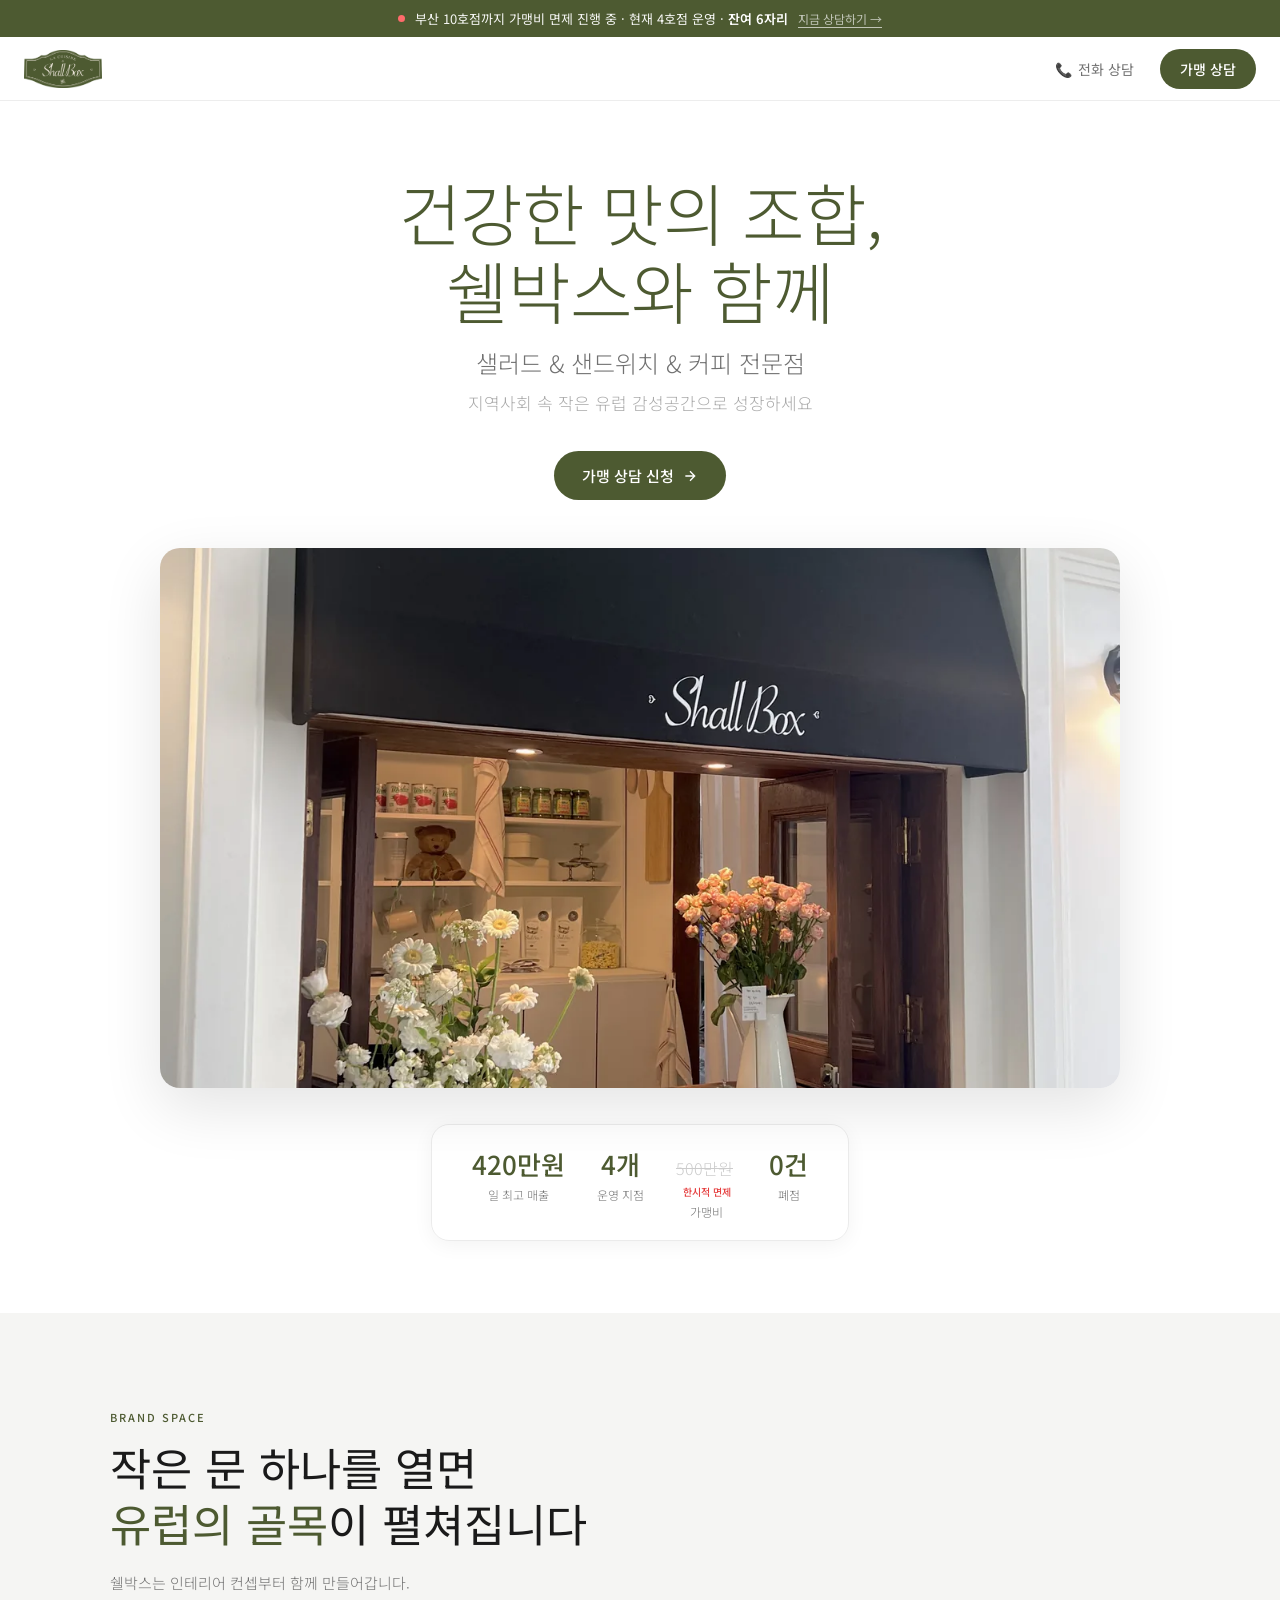
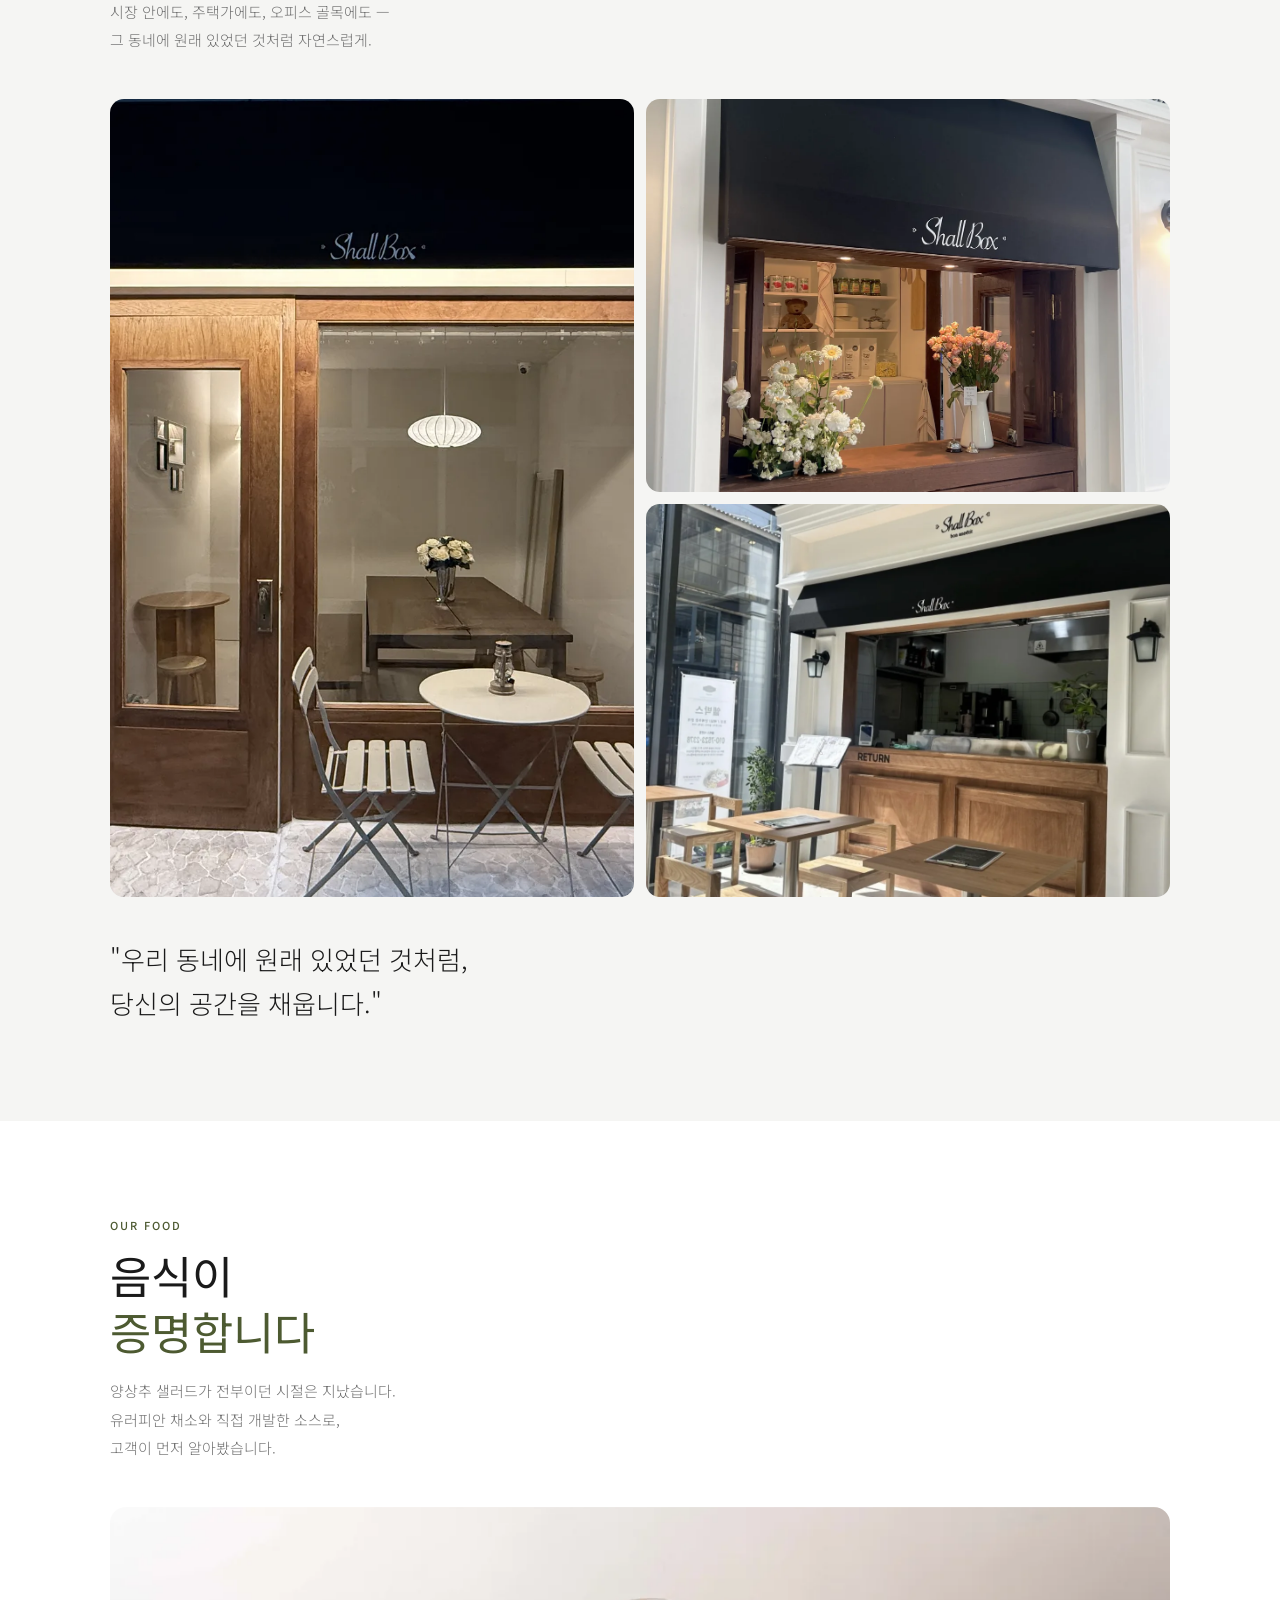
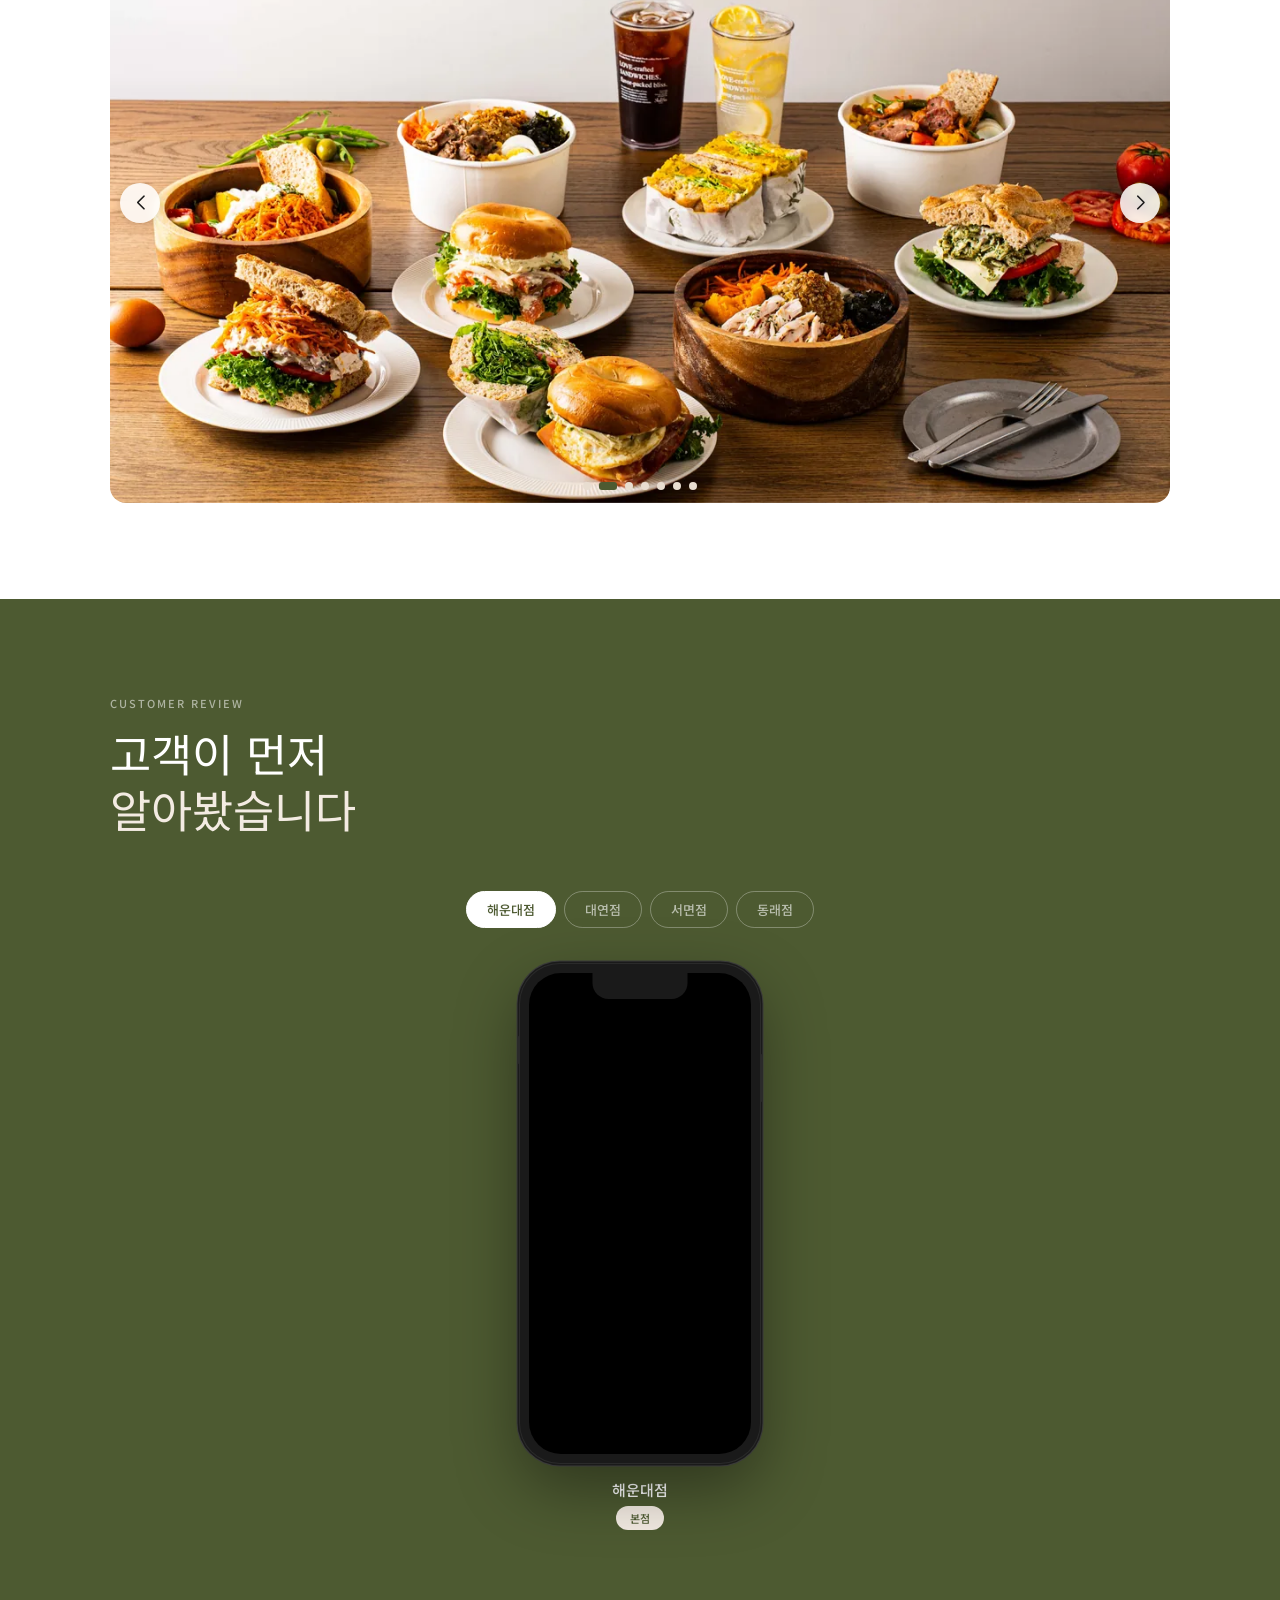
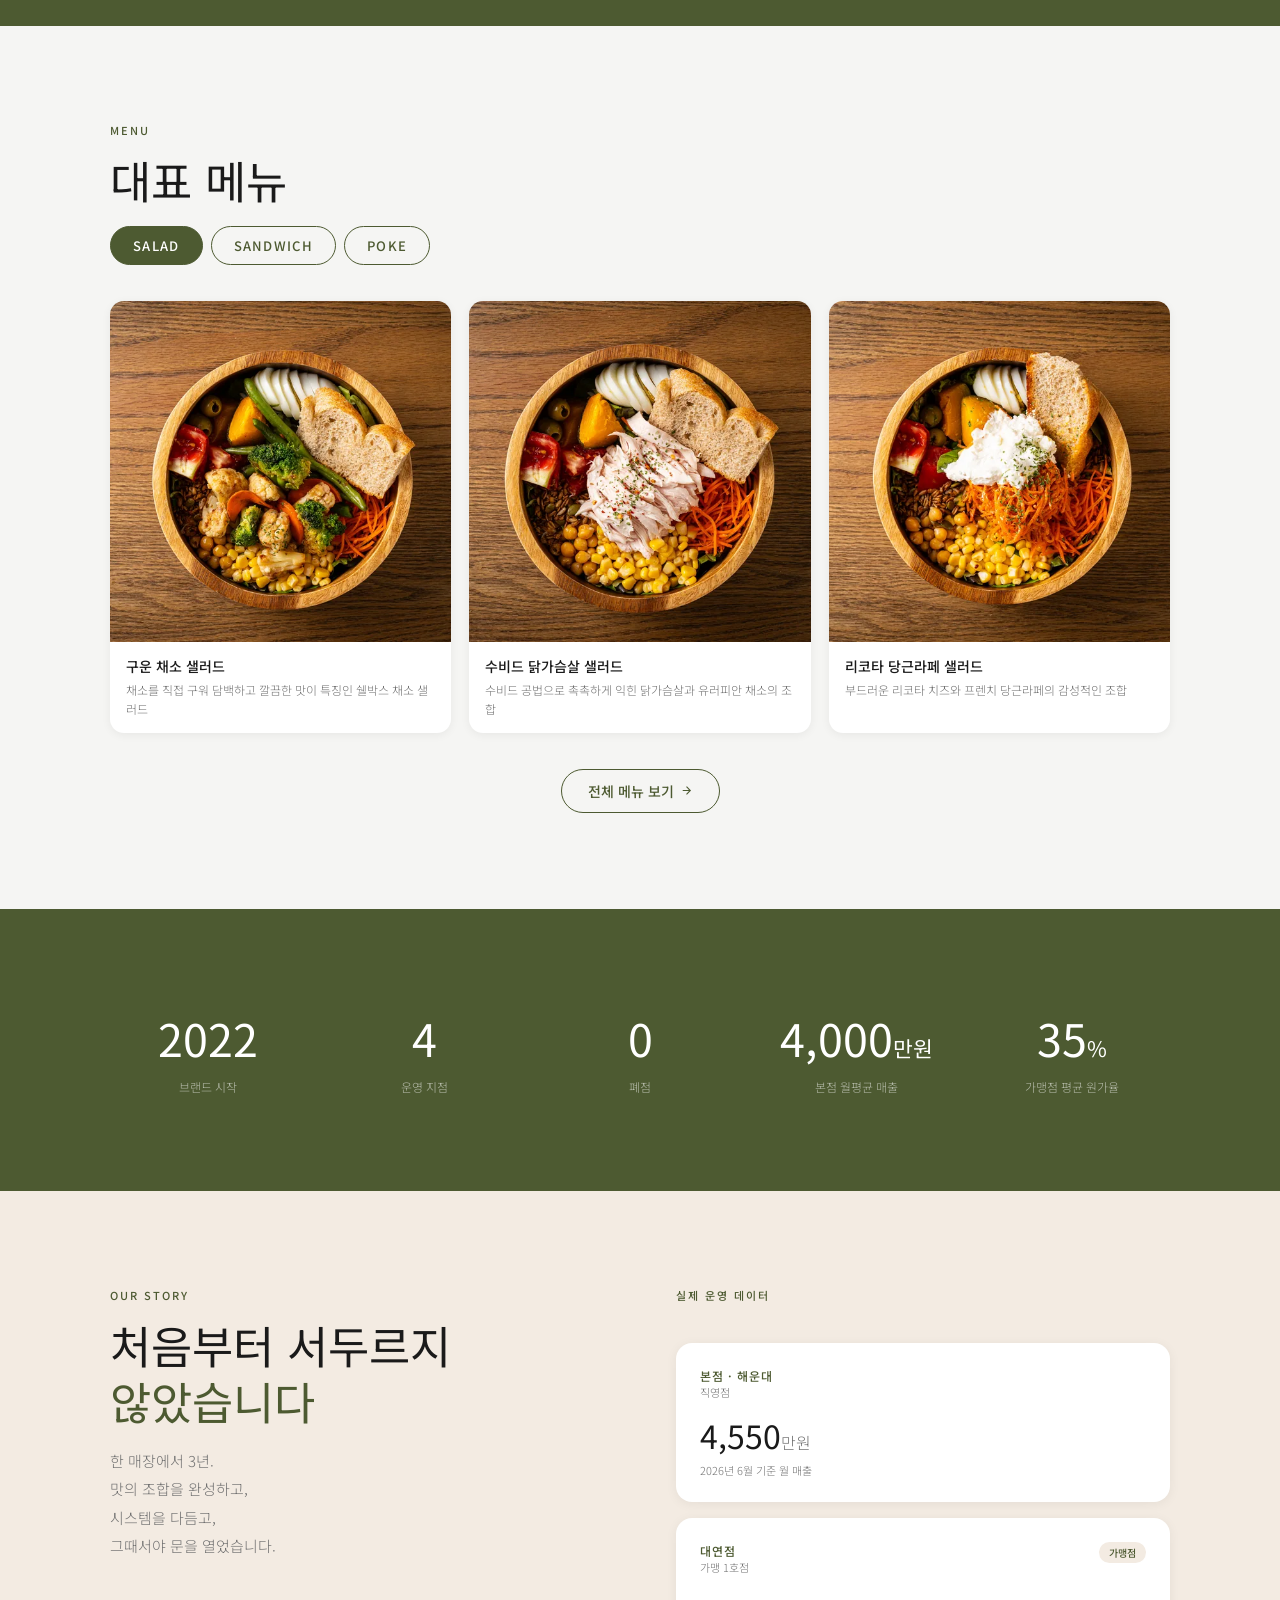
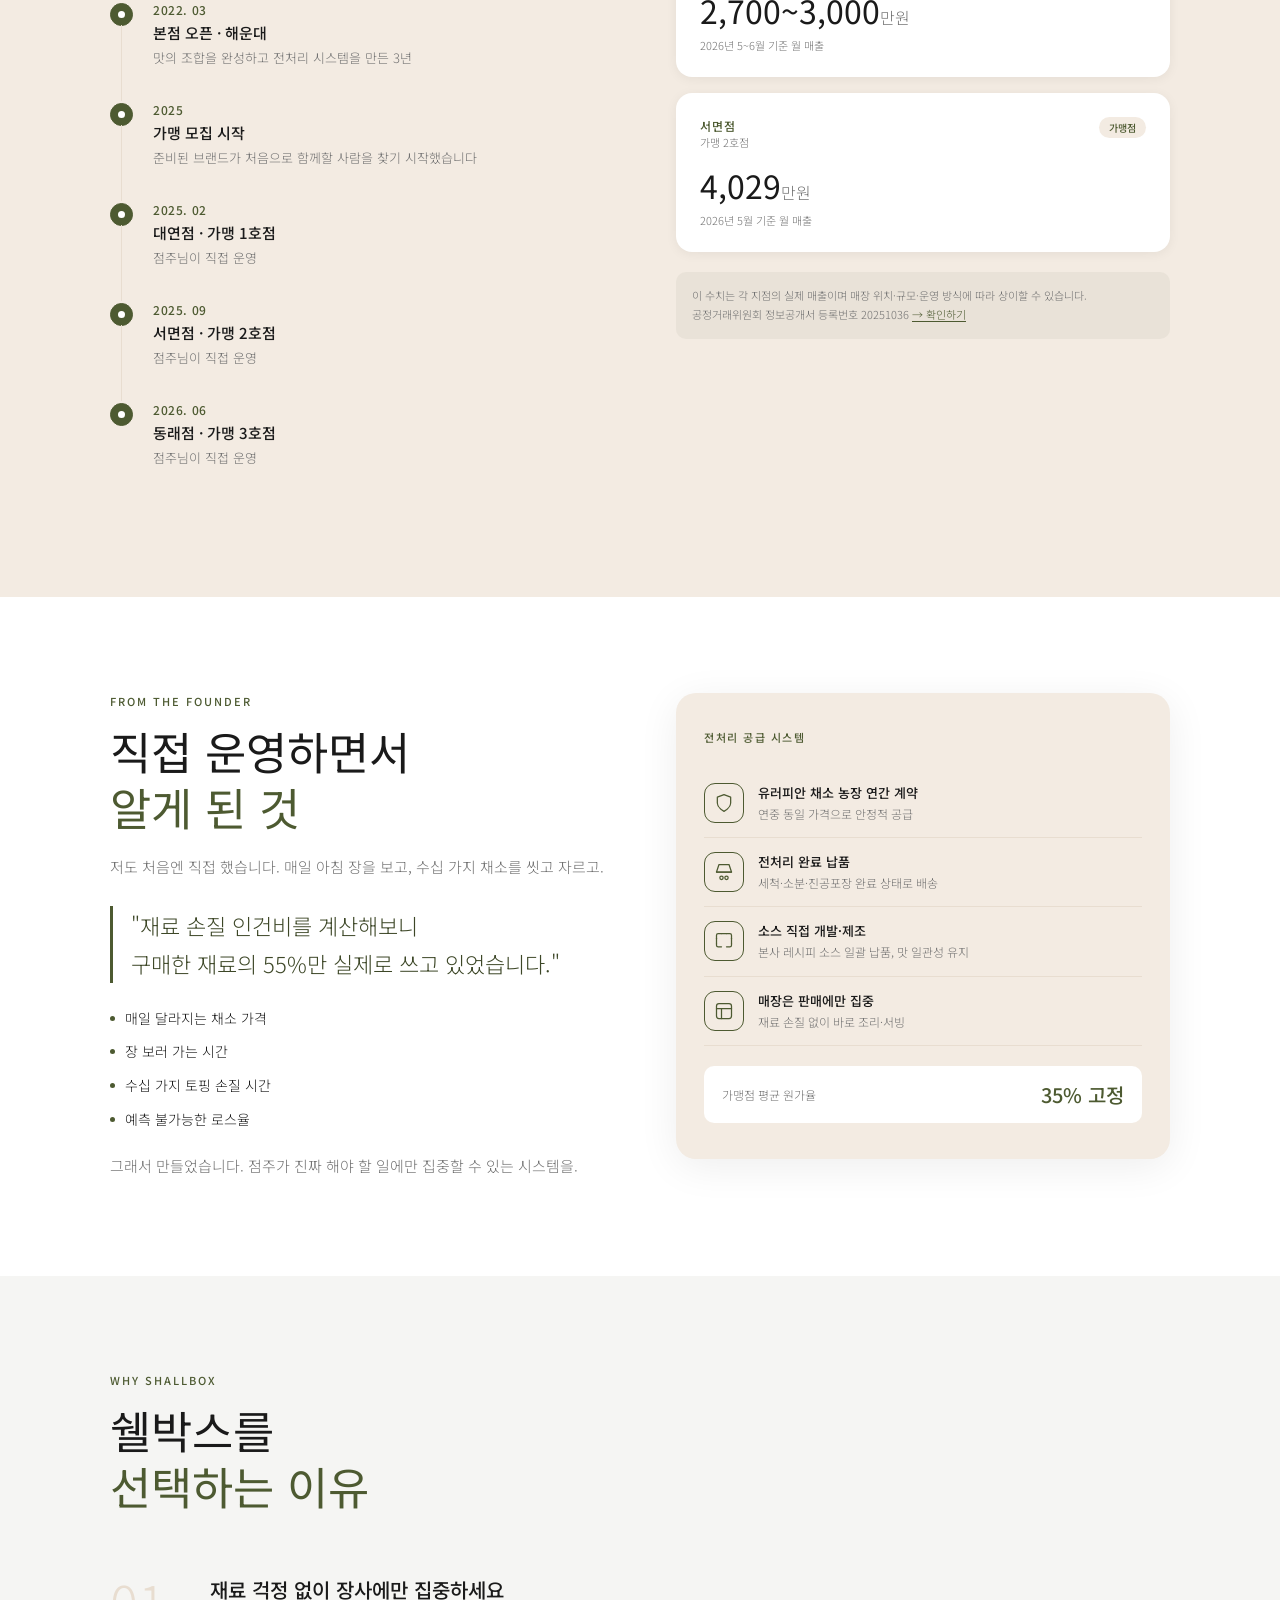
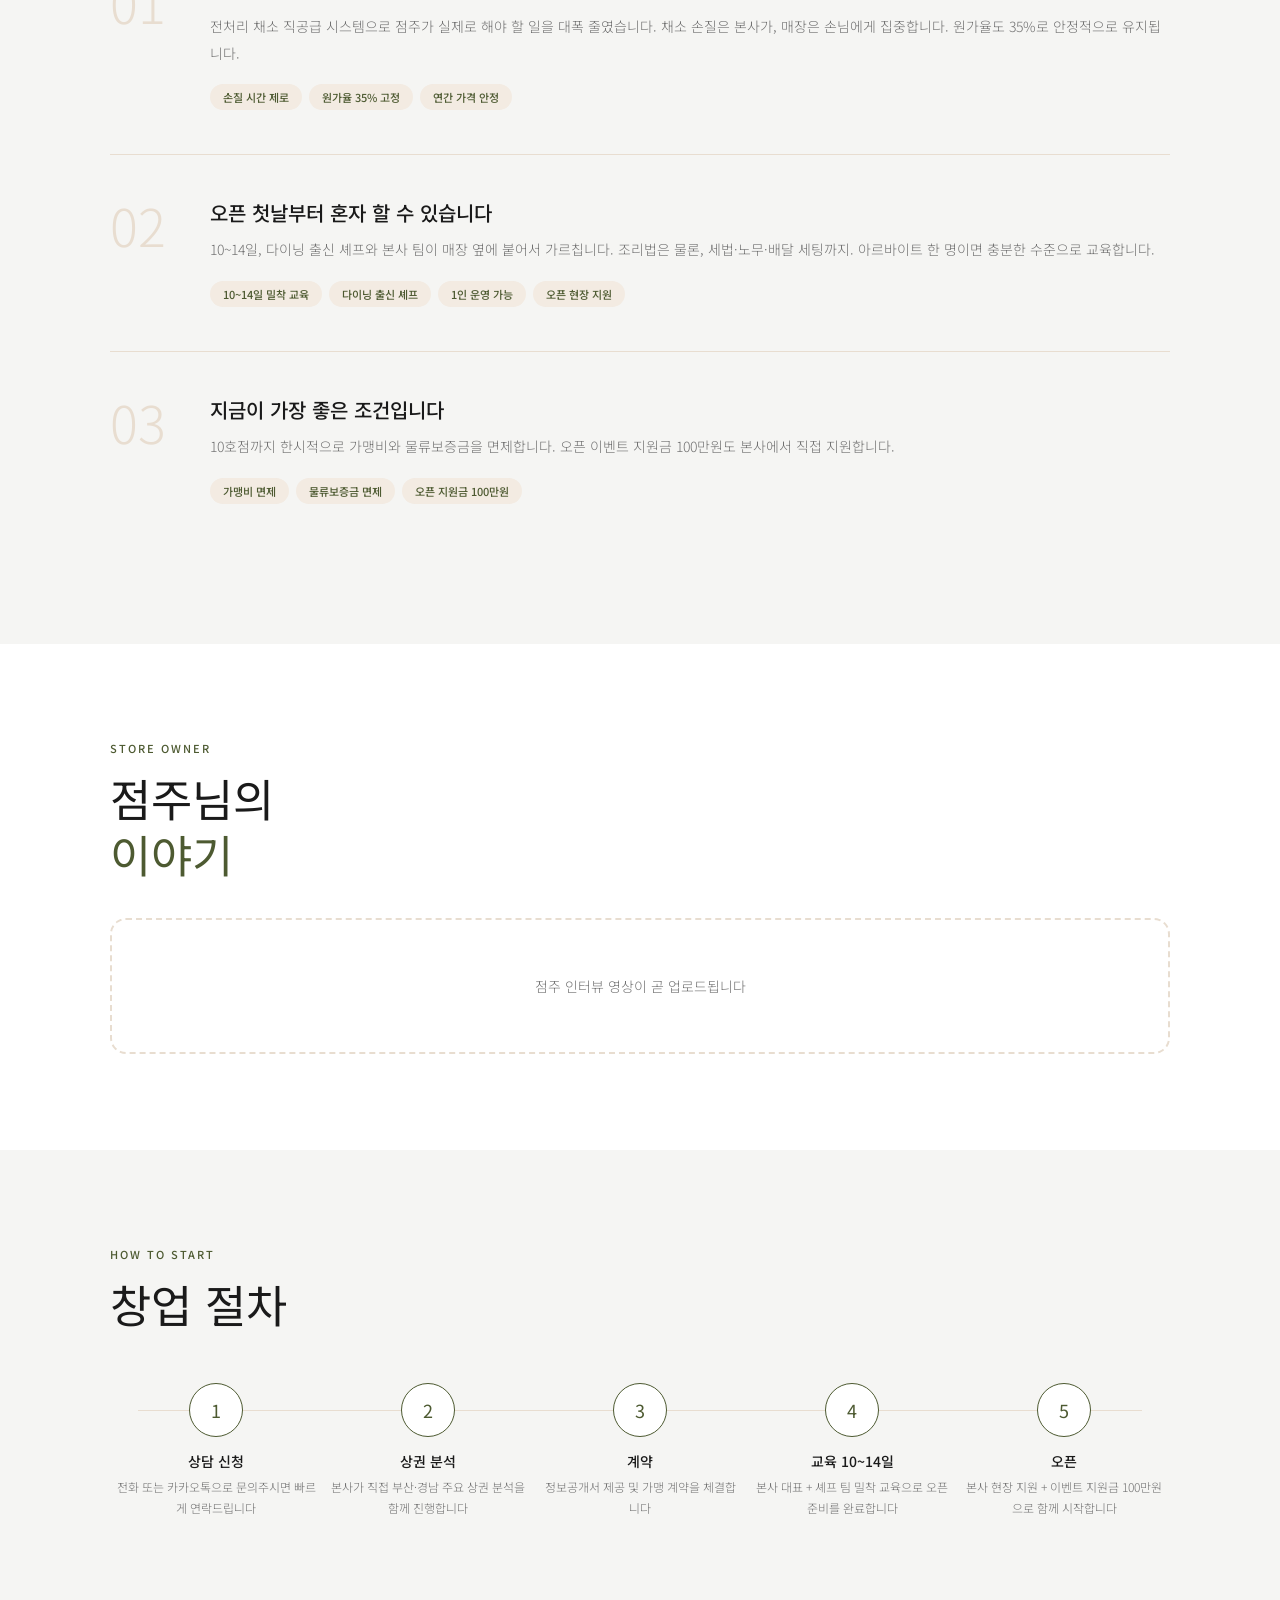
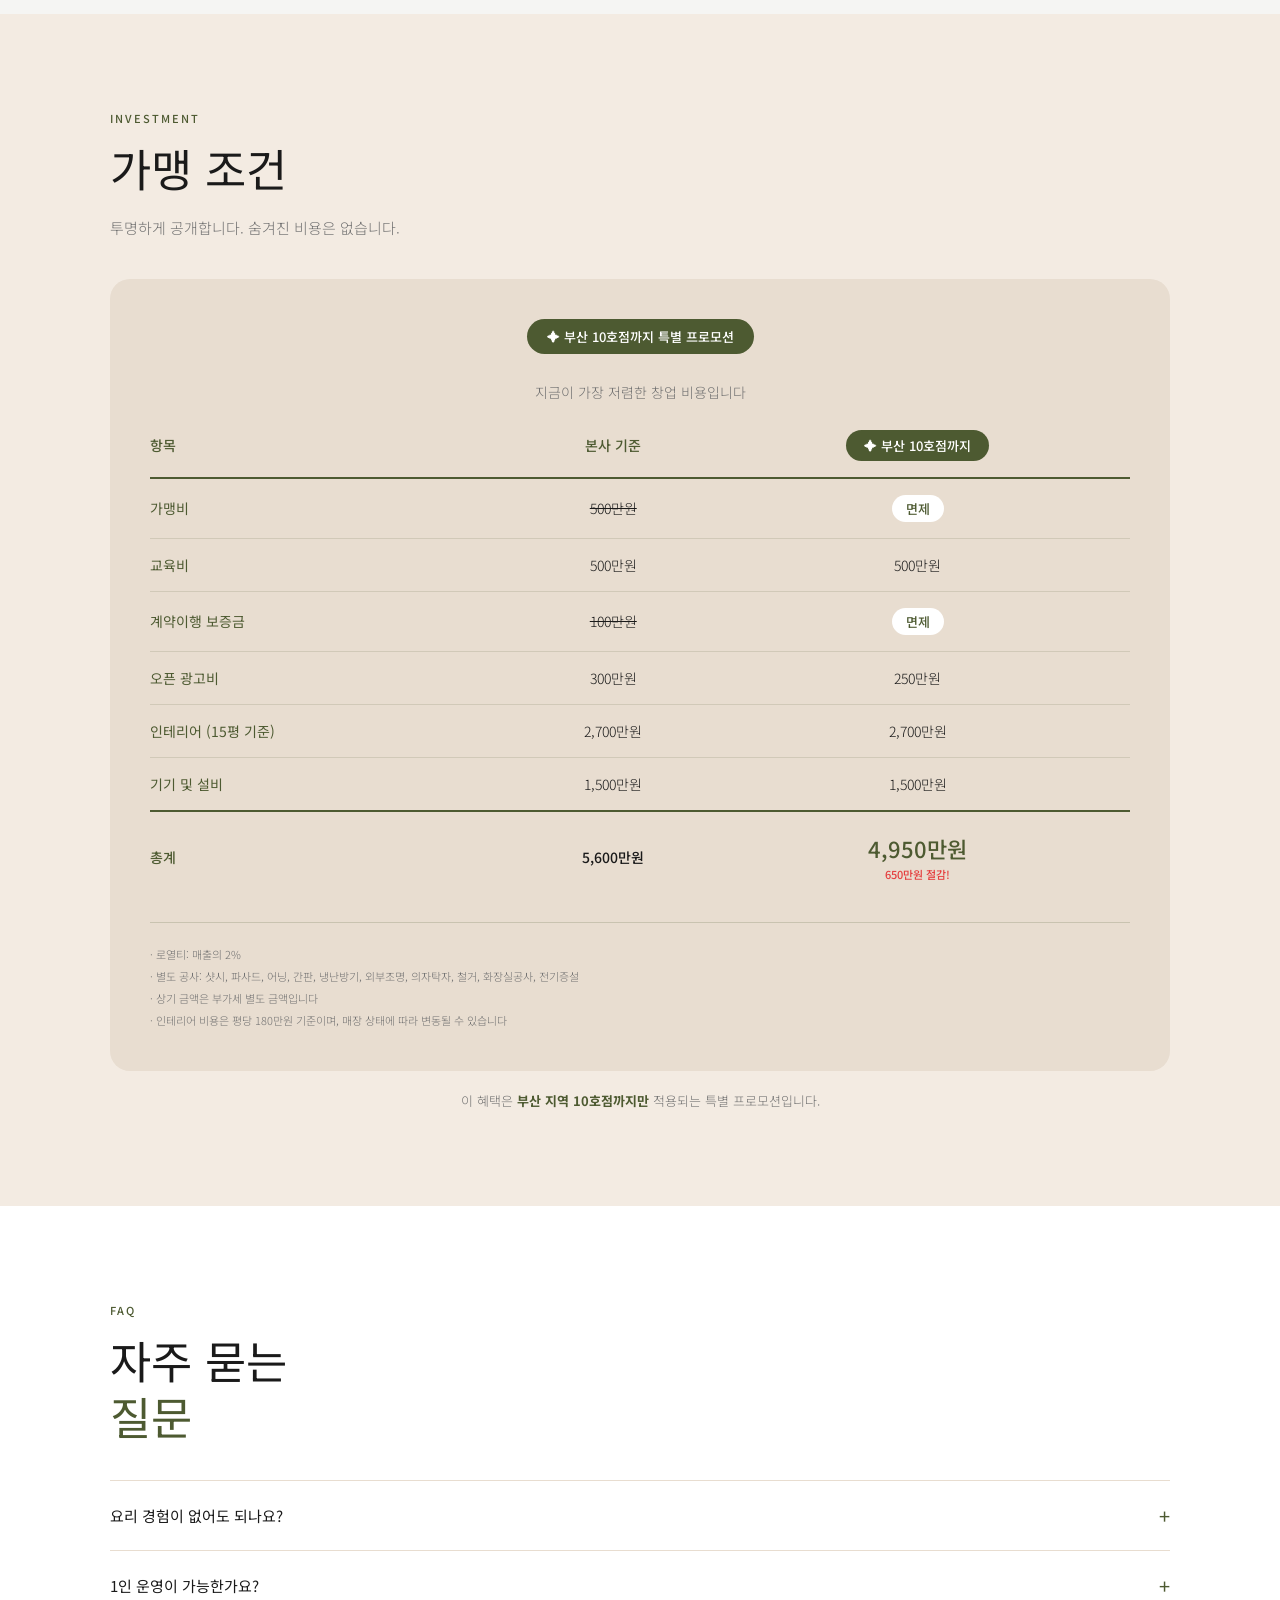
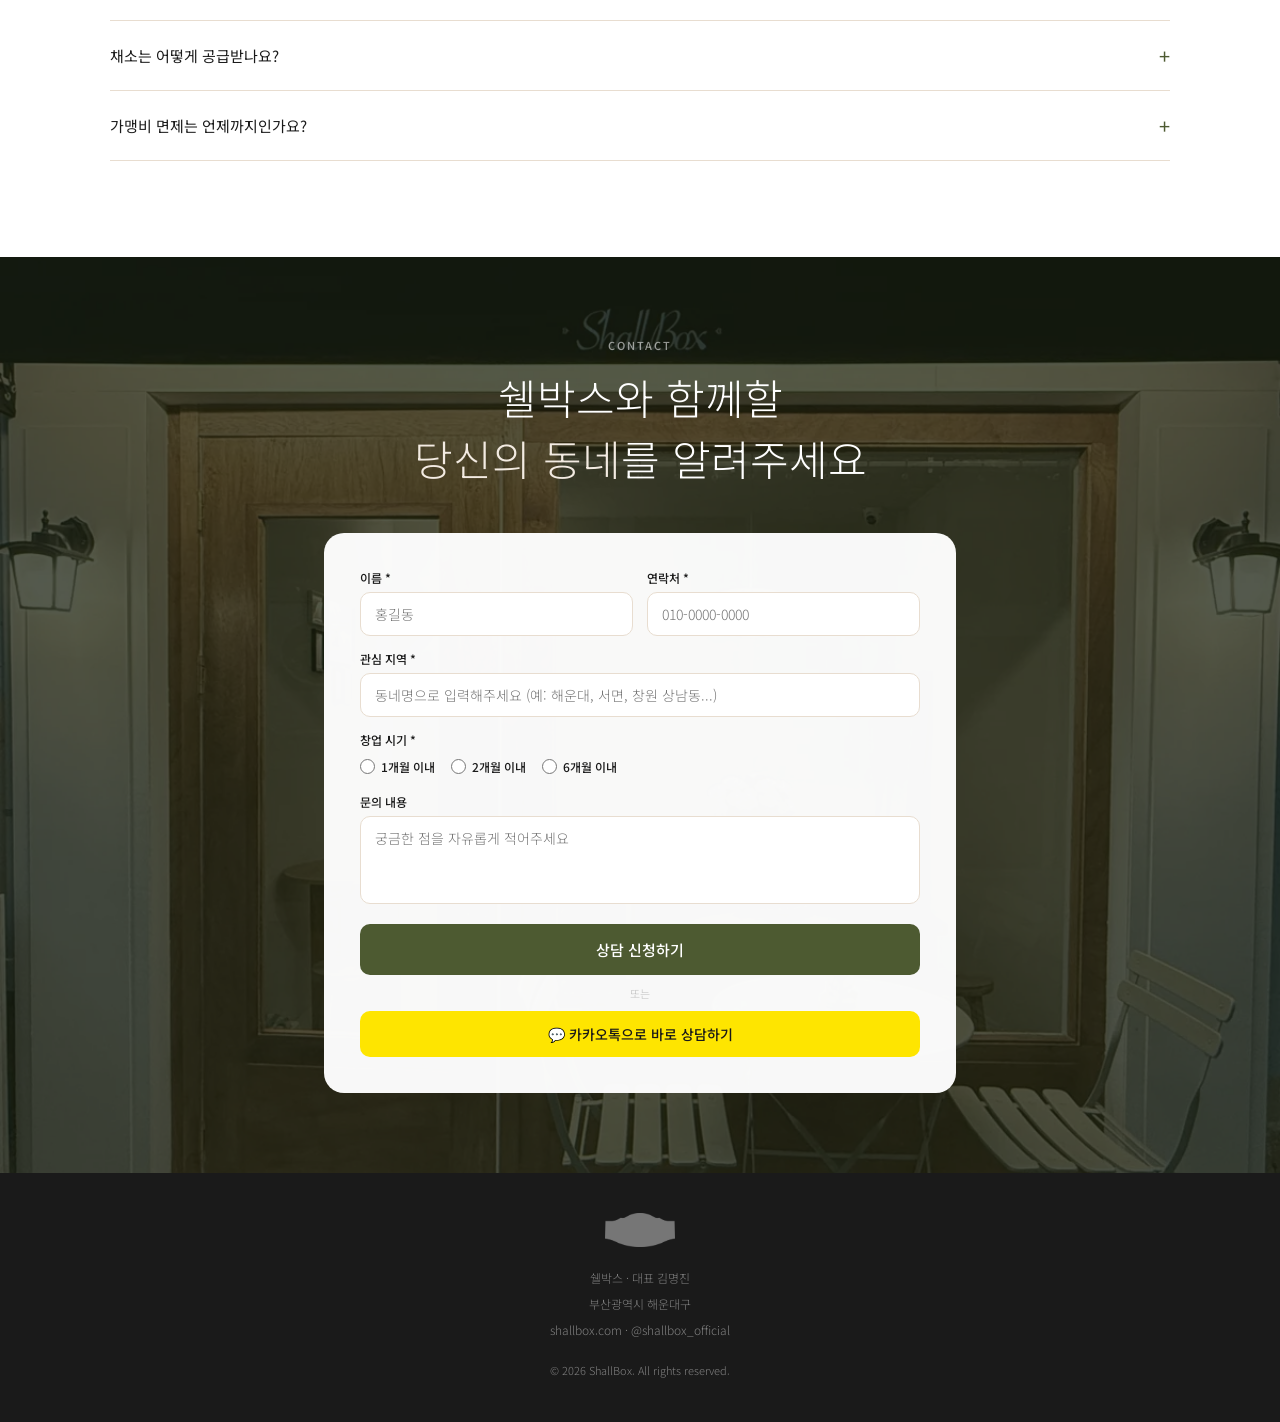
==== commit 8d20ee08: "리뷰 섹션 추가 - 아이폰 프레임 영상" ====
--- a/index.html
+++ b/index.html
@@ -157,6 +157,24 @@
     .review-grid { display: grid; grid-template-columns: repeat(3,1fr); gap: 12px; }
     .review-placeholder { border: 2px dashed var(--cream-dark); border-radius: 14px; aspect-ratio: 3/4; display: flex; align-items: center; justify-content: center; background: var(--gray-light); }
     .review-placeholder p { font-size: 12px; color: var(--gray); font-weight: 300; text-align: center; padding: 16px; }
+
+    /* REVIEW SECTION */
+    .review-section { background: #4d5a31; }
+    .review-tabs { display: flex; gap: 8px; flex-wrap: wrap; justify-content: center; }
+    .review-tab { font-size: 13px; font-weight: 500; padding: 8px 20px; border-radius: 999px; border: 1px solid rgba(255,255,255,.3); color: rgba(255,255,255,.6); background: transparent; cursor: pointer; font-family: inherit; transition: all .2s; }
+    .review-tab.active { background: #fff; color: #4d5a31; border-color: #fff; }
+    .iphone-wrap { display: flex; flex-direction: column; align-items: center; gap: 16px; }
+    .iphone { width: 240px; background: #1a1a1a; border-radius: 40px; padding: 9px; box-shadow: 0 0 0 1px #2a2a2a, 0 0 0 2.5px #1a1a1a, 0 0 0 3.5px #3a3a3a, 0 24px 64px rgba(0,0,0,.4); position: relative; }
+    .iphone::before { content:''; position: absolute; left: -3px; top: 72px; width: 3px; height: 28px; background: #2a2a2a; border-radius: 2px 0 0 2px; }
+    .iphone::after { content:''; position: absolute; right: -3px; top: 90px; width: 3px; height: 48px; background: #2a2a2a; border-radius: 0 2px 2px 0; }
+    .iphone-screen { background: #000; border-radius: 32px; overflow: hidden; aspect-ratio: 9/19.5; position: relative; }
+    .iphone-screen video { width: 100%; height: 100%; object-fit: cover; display: block; }
+    .iphone-notch { position: absolute; top: 0; left: 50%; transform: translateX(-50%); width: 95px; height: 26px; background: #1a1a1a; border-radius: 0 0 16px 16px; z-index: 10; }
+    .review-branch-name { font-size: 15px; font-weight: 500; color: #fff; }
+    .review-branch-tag { display: inline-block; font-size: 11px; font-weight: 500; color: #4d5a31; background: #f3ebe2; padding: 4px 14px; border-radius: 999px; }
+    .review-section .section-label { color: rgba(255,255,255,.55); }
+    .review-section .section-title { color: #fff; }
+    .review-section .title-accent { color: #f3ebe2; }
 
     /* MENU */
     .menu-section { background: var(--gray-light); }
@@ -444,12 +462,32 @@
       <div class="swiper-button-prev"></div>
       <div class="swiper-button-next"></div>
     </div>
-    <div class="review-wrap">
-      <p class="review-label">Customer Review</p>
-      <div class="review-grid">
-        <div class="review-placeholder"><p>리뷰 캡처를<br />올려주세요</p></div>
-        <div class="review-placeholder"><p>리뷰 캡처를<br />올려주세요</p></div>
-        <div class="review-placeholder"><p>리뷰 캡처를<br />올려주세요</p></div>
+  </div>
+</section>
+
+<!-- REVIEW -->
+<section class="section review-section">
+  <div class="section-inner" style="display:flex;flex-direction:column;align-items:center;gap:36px;">
+    <div style="width:100%;">
+      <p class="section-label">Customer Review</p>
+      <h2 class="section-title">고객이 먼저<br /><span class="title-accent">알아봤습니다</span></h2>
+    </div>
+    <div class="review-tabs">
+      <button class="review-tab active" onclick="switchReview(0,this)">해운대점</button>
+      <button class="review-tab" onclick="switchReview(1,this)">대연점</button>
+      <button class="review-tab" onclick="switchReview(2,this)">서면점</button>
+      <button class="review-tab" onclick="switchReview(3,this)">동래점</button>
+    </div>
+    <div class="iphone-wrap">
+      <div class="iphone">
+        <div class="iphone-screen">
+          <div class="iphone-notch"></div>
+          <video id="reviewVideo" autoplay muted loop playsinline src="images/review_해운대.mp4"></video>
+        </div>
+      </div>
+      <div style="text-align:center;display:flex;flex-direction:column;gap:6px;align-items:center;">
+        <div class="review-branch-name" id="reviewBranchName">해운대점</div>
+        <span class="review-branch-tag" id="reviewBranchTag">본점</span>
       </div>
     </div>
   </div>
@@ -733,6 +771,23 @@
     pagination: { el: '.swiper-pagination', clickable: true },
     navigation: { nextEl: '.swiper-button-next', prevEl: '.swiper-button-prev' },
   });
+
+  // Review
+  const reviewData = [
+    { name: '해운대점', tag: '본점',      src: 'images/review_해운대.mp4' },
+    { name: '대연점',  tag: '가맹 1호점', src: 'images/review_대연.mp4' },
+    { name: '서면점',  tag: '가맹 2호점', src: 'images/review_서면.mp4' },
+    { name: '동래점',  tag: '가맹 3호점', src: 'images/review_동래.mp4' },
+  ];
+  function switchReview(idx, btn) {
+    document.querySelectorAll('.review-tab').forEach(b => b.classList.remove('active'));
+    btn.classList.add('active');
+    const video = document.getElementById('reviewVideo');
+    const d = reviewData[idx];
+    video.src = d.src; video.load(); video.play();
+    document.getElementById('reviewBranchName').textContent = d.name;
+    document.getElementById('reviewBranchTag').textContent = d.tag;
+  }
 
   // Lazy Load
   const lazyImgs = document.querySelectorAll('img[data-src]');
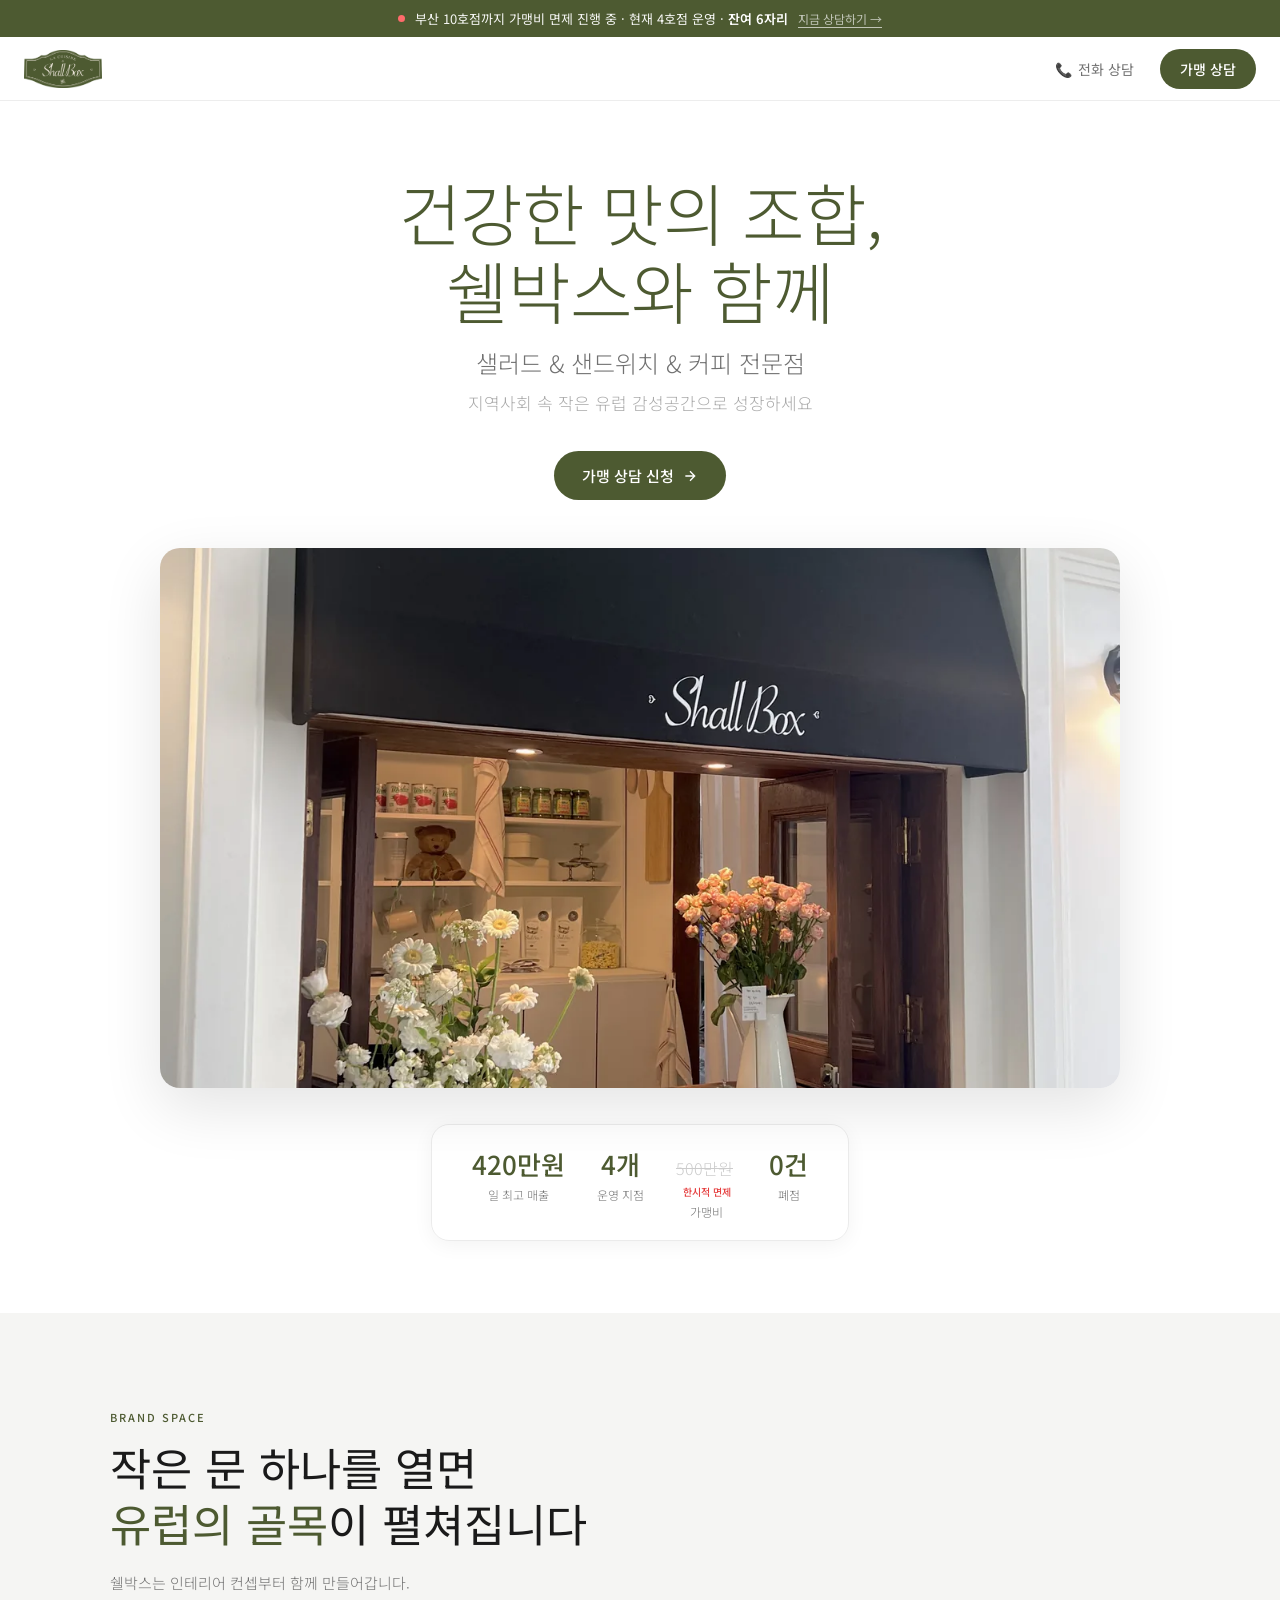
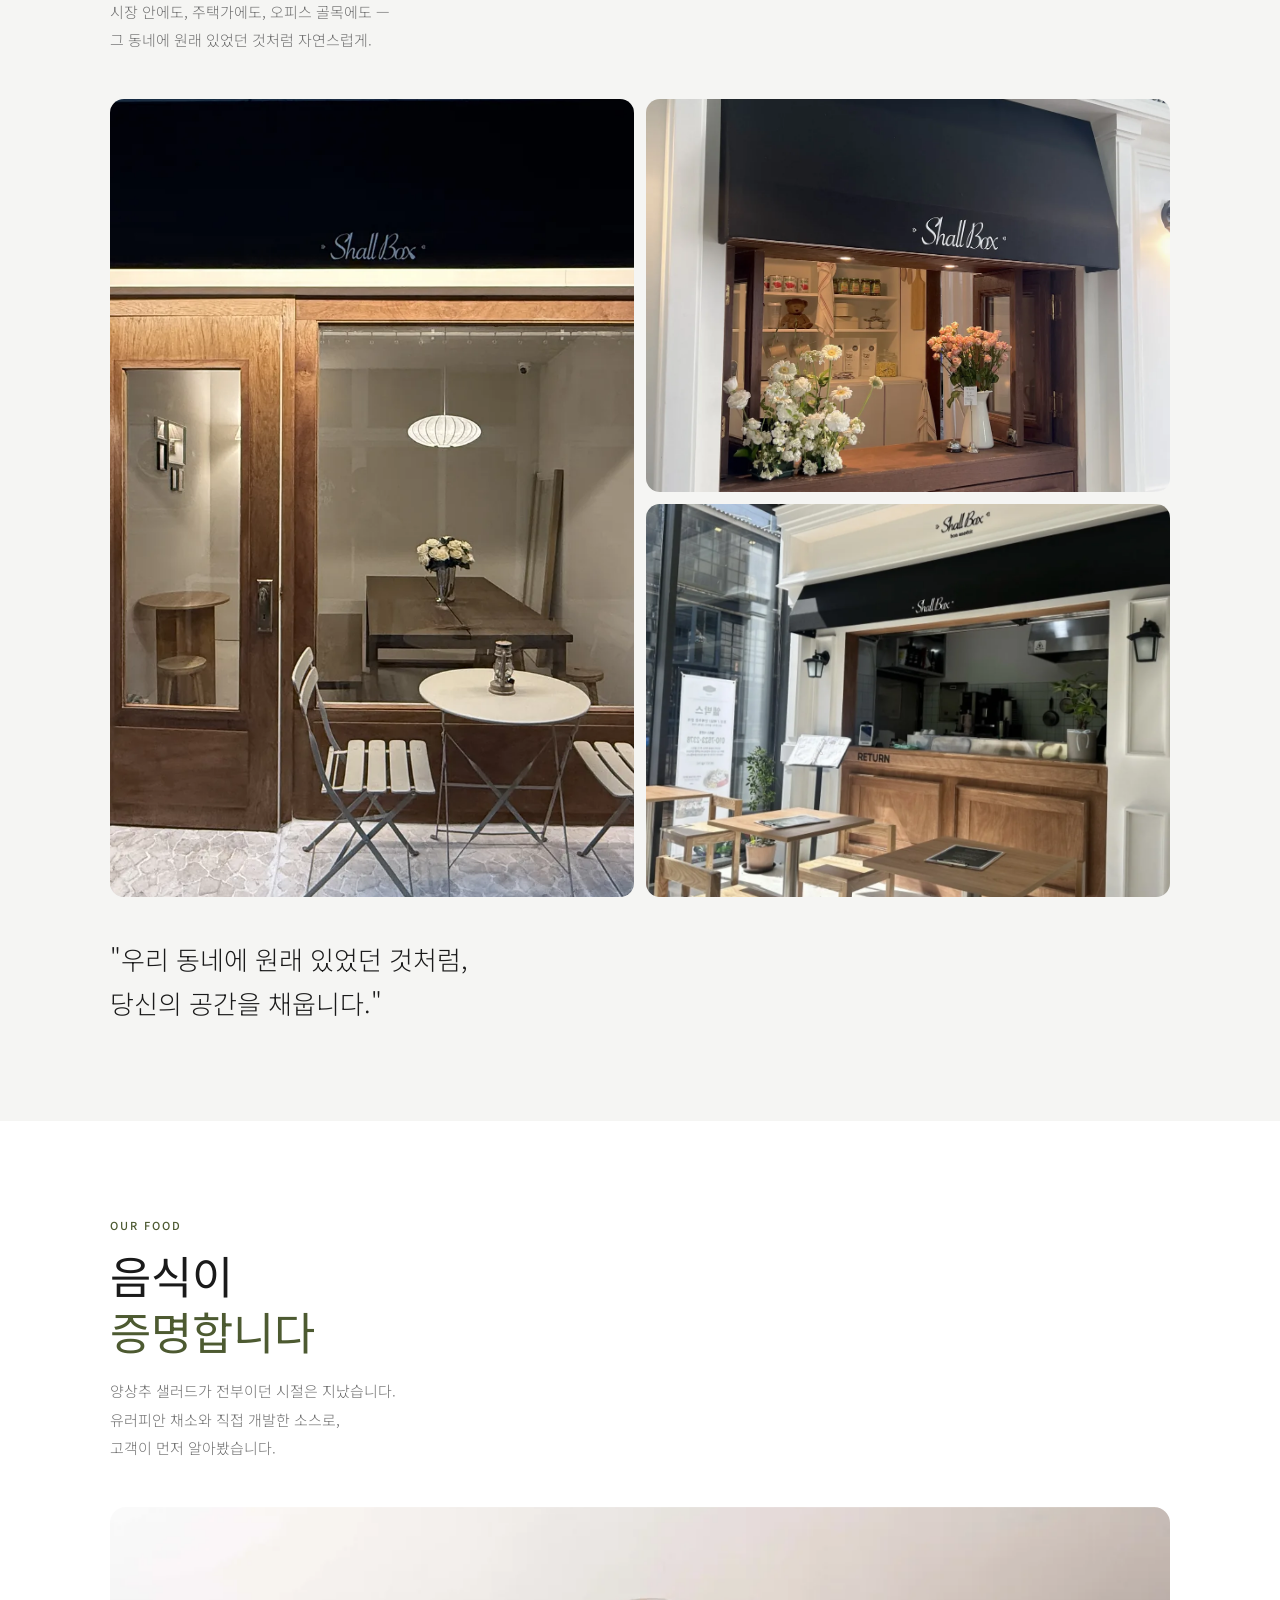
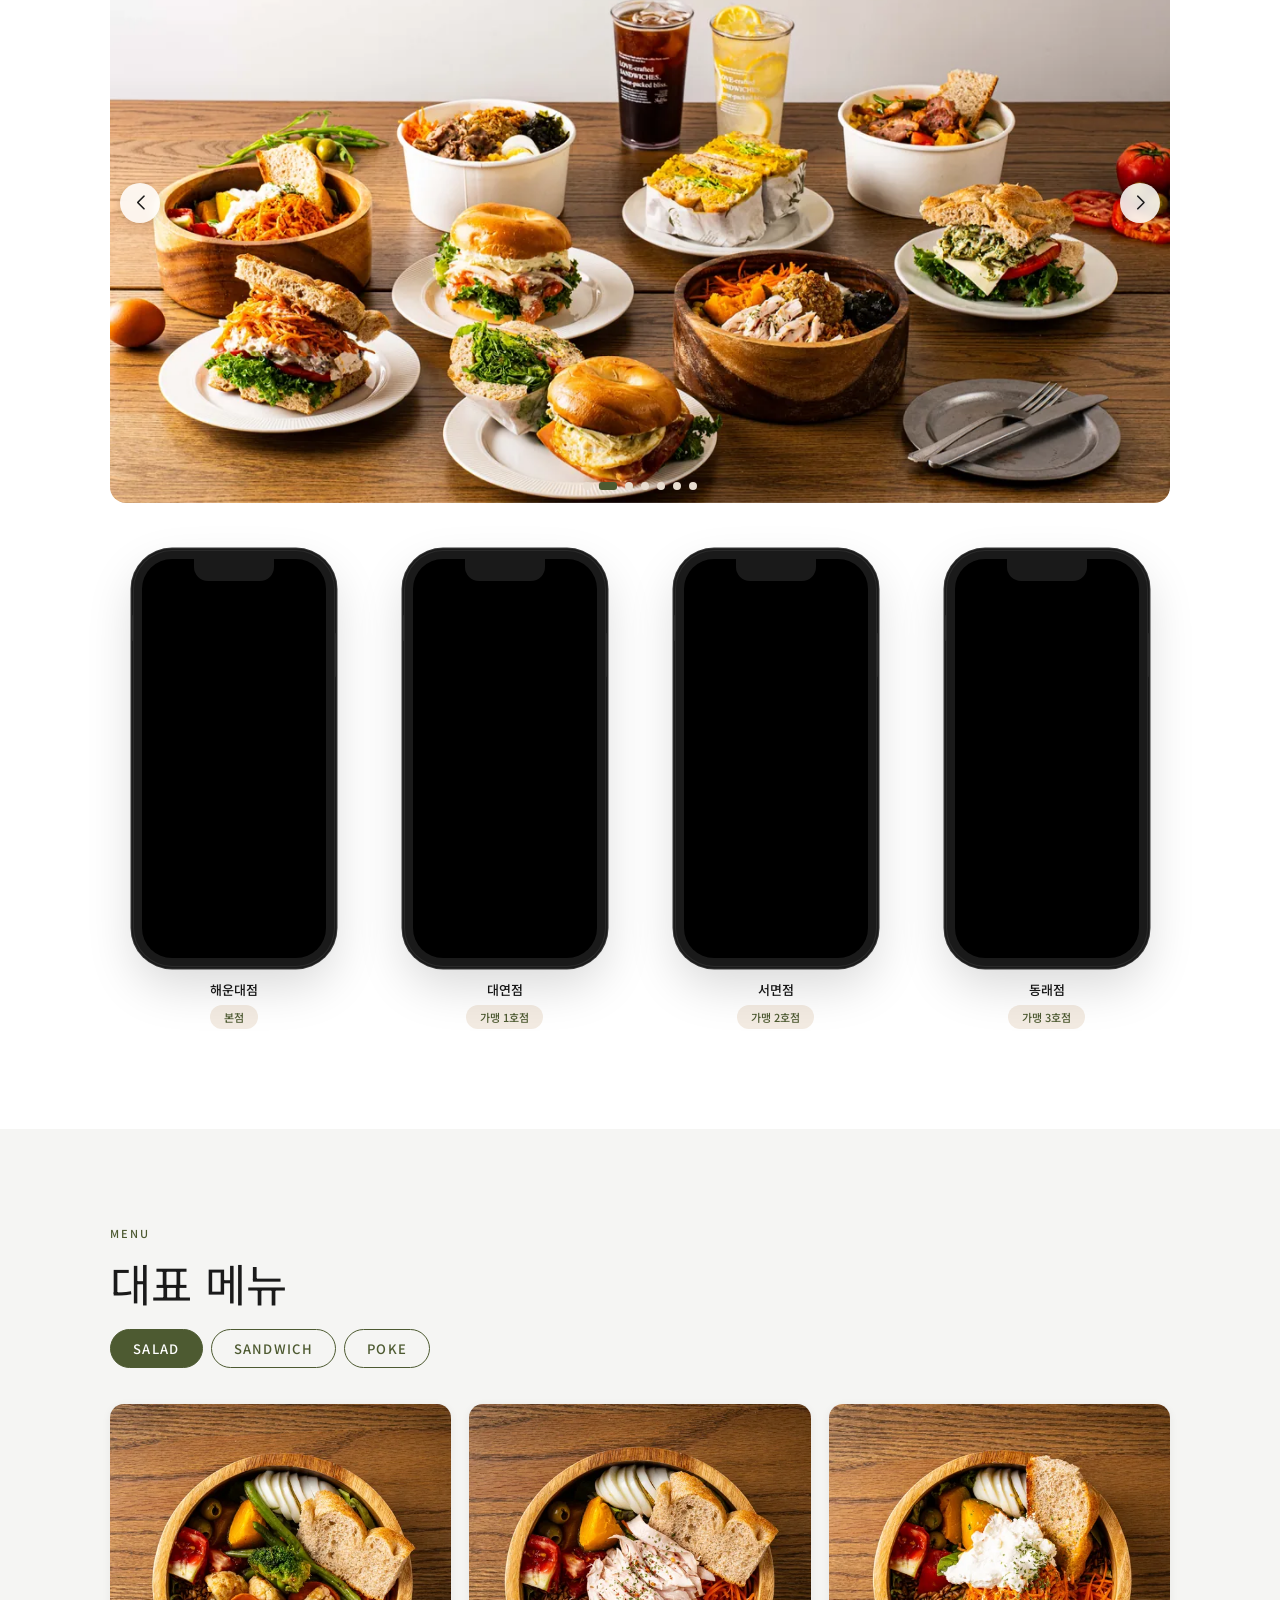
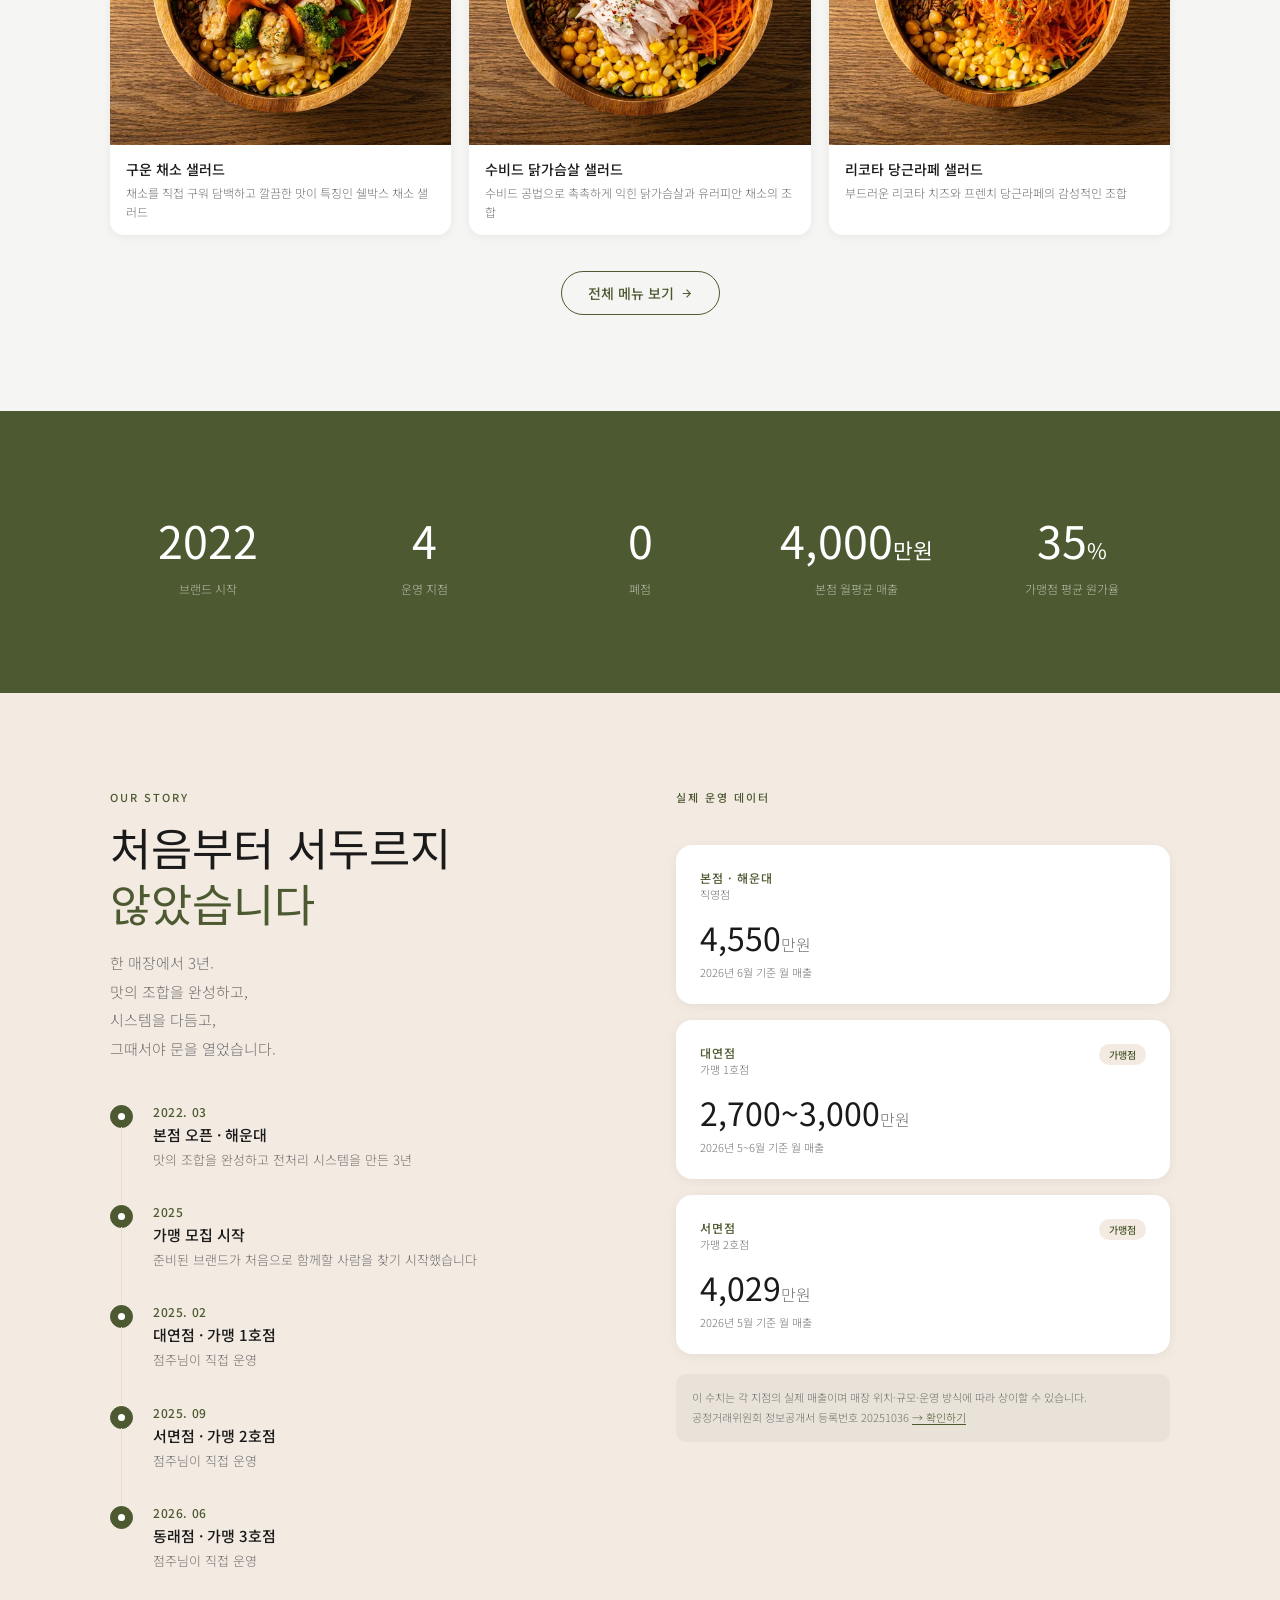
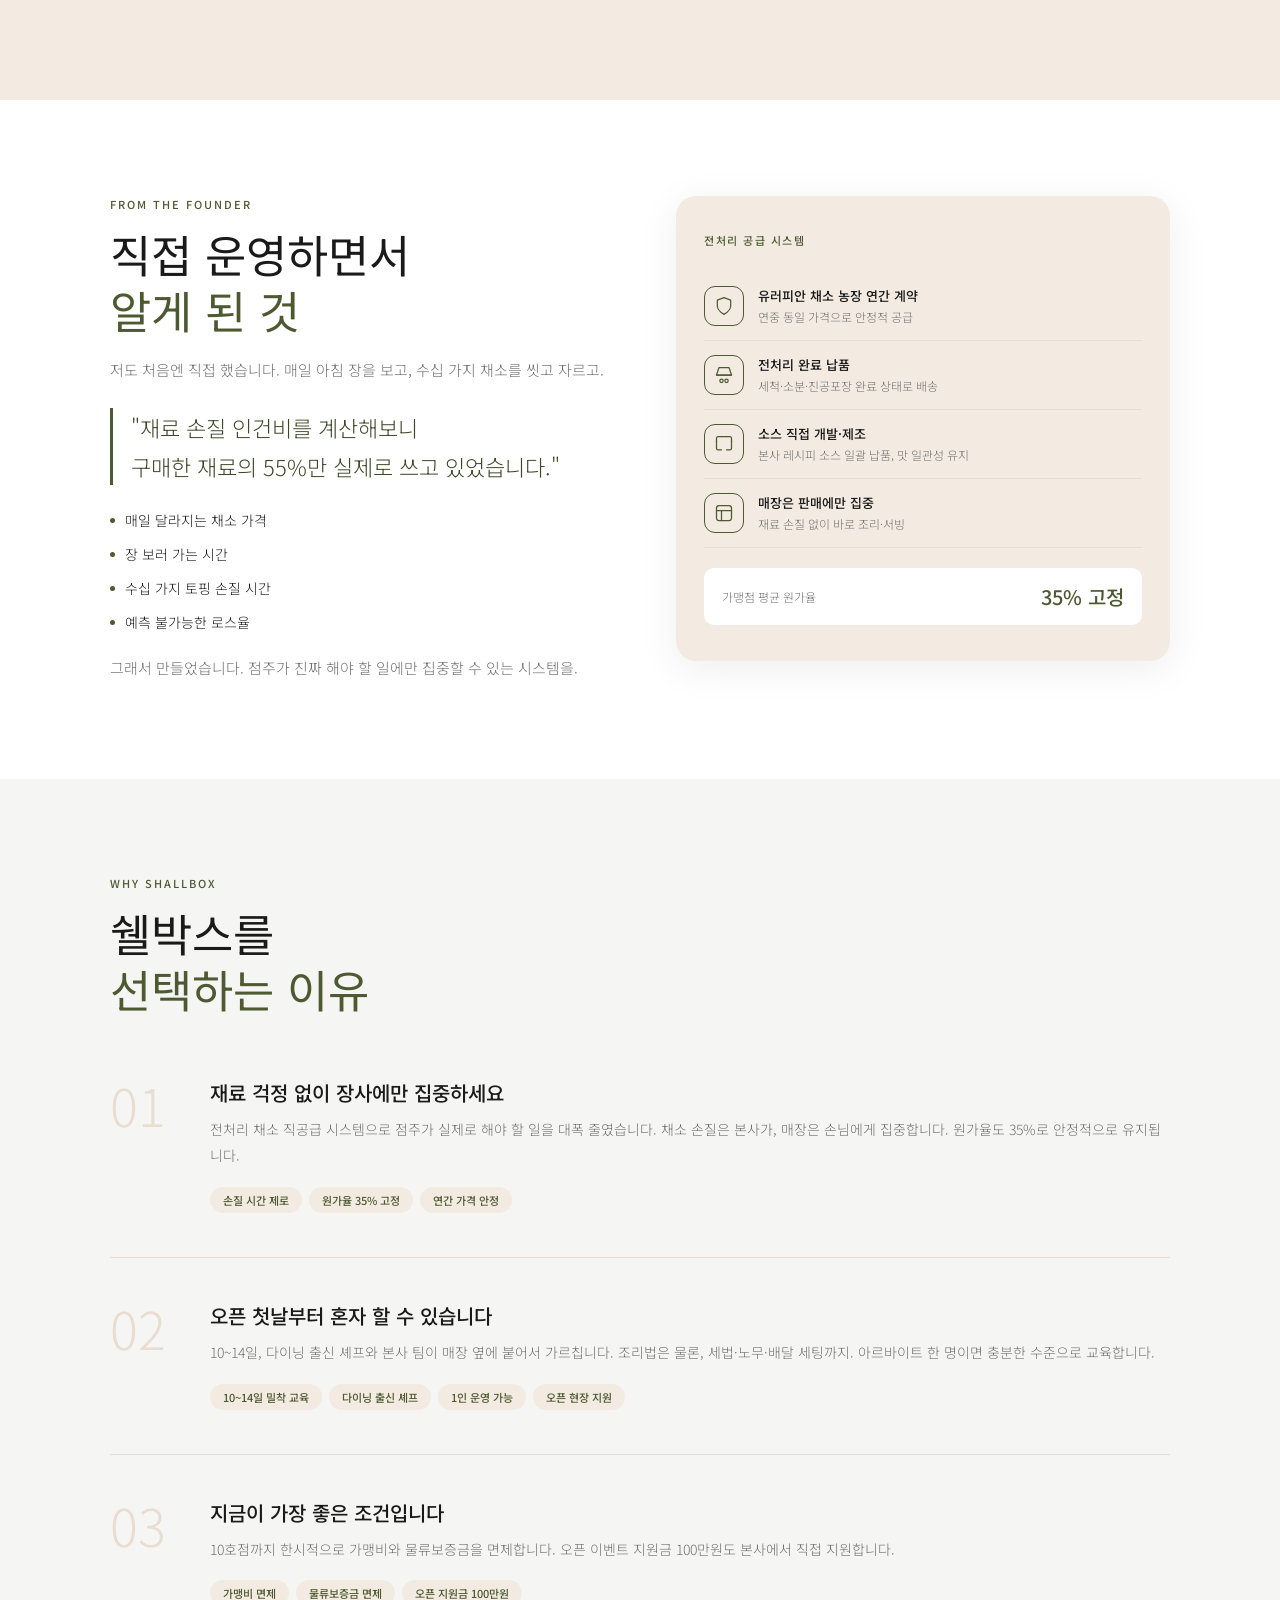
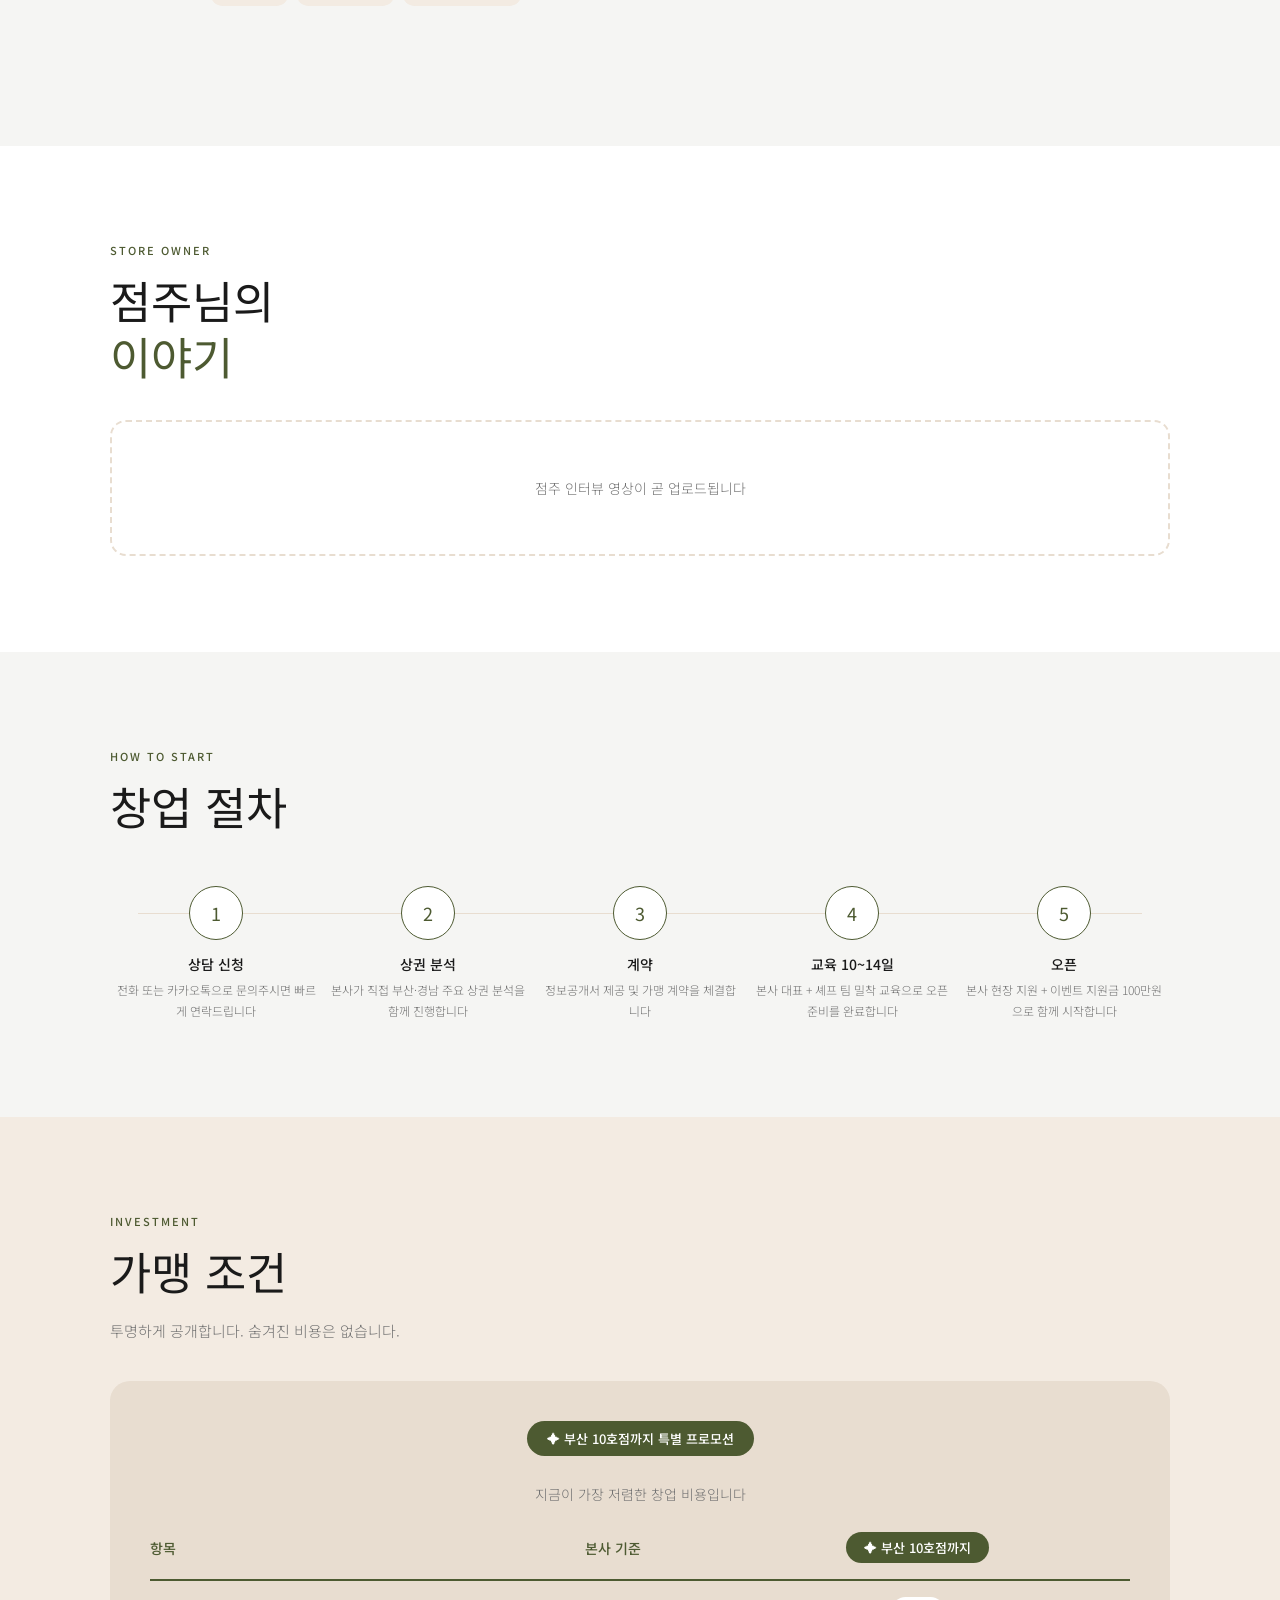
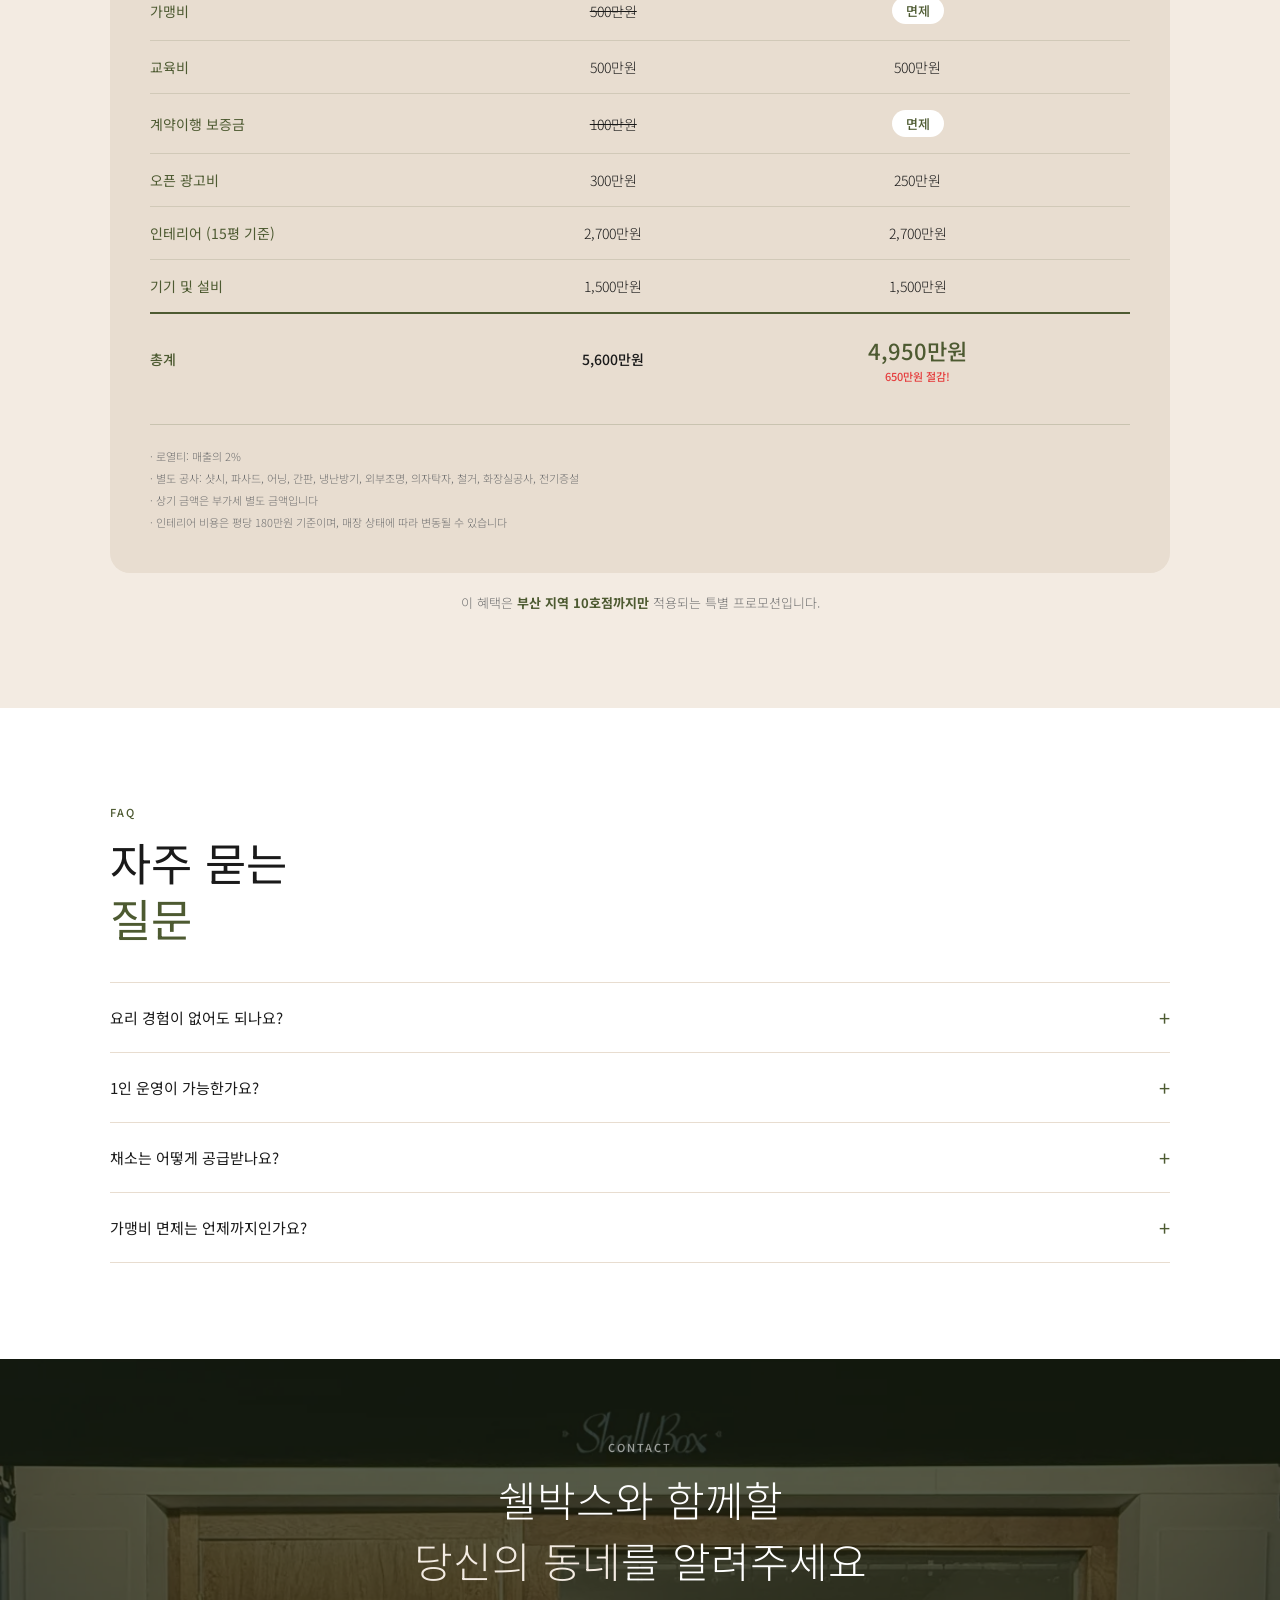
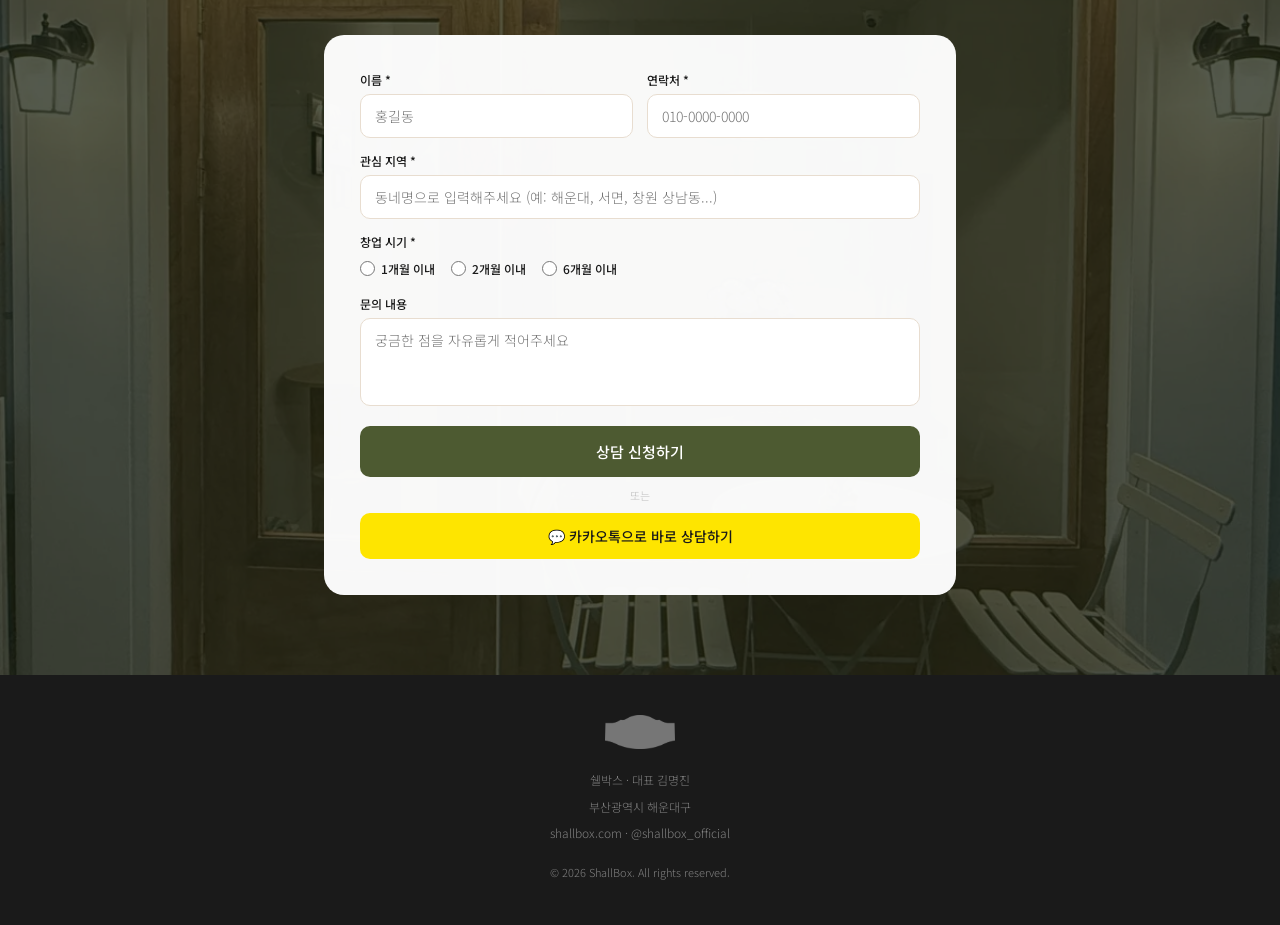
==== commit 4e3d5c2a: "리뷰 핸드폰 food 섹션 통합" ====
--- a/index.html
+++ b/index.html
@@ -151,30 +151,45 @@
     .swiper-pagination-bullet { background: var(--cream-dark) !important; opacity: 1 !important; }
     .swiper-pagination-bullet-active { background: var(--green) !important; width: 18px !important; border-radius: 3px !important; }
 
-    /* REVIEW */
-    .review-wrap { margin-top: 48px; }
-    .review-label { font-size: 11px; font-weight: 500; letter-spacing: .18em; text-transform: uppercase; color: var(--green); margin-bottom: 16px; }
-    .review-grid { display: grid; grid-template-columns: repeat(3,1fr); gap: 12px; }
-    .review-placeholder { border: 2px dashed var(--cream-dark); border-radius: 14px; aspect-ratio: 3/4; display: flex; align-items: center; justify-content: center; background: var(--gray-light); }
-    .review-placeholder p { font-size: 12px; color: var(--gray); font-weight: 300; text-align: center; padding: 16px; }
-
     /* REVIEW SECTION */
-    .review-section { background: #4d5a31; }
-    .review-tabs { display: flex; gap: 8px; flex-wrap: wrap; justify-content: center; }
-    .review-tab { font-size: 13px; font-weight: 500; padding: 8px 20px; border-radius: 999px; border: 1px solid rgba(255,255,255,.3); color: rgba(255,255,255,.6); background: transparent; cursor: pointer; font-family: inherit; transition: all .2s; }
-    .review-tab.active { background: #fff; color: #4d5a31; border-color: #fff; }
-    .iphone-wrap { display: flex; flex-direction: column; align-items: center; gap: 16px; }
-    .iphone { width: 240px; background: #1a1a1a; border-radius: 40px; padding: 9px; box-shadow: 0 0 0 1px #2a2a2a, 0 0 0 2.5px #1a1a1a, 0 0 0 3.5px #3a3a3a, 0 24px 64px rgba(0,0,0,.4); position: relative; }
-    .iphone::before { content:''; position: absolute; left: -3px; top: 72px; width: 3px; height: 28px; background: #2a2a2a; border-radius: 2px 0 0 2px; }
-    .iphone::after { content:''; position: absolute; right: -3px; top: 90px; width: 3px; height: 48px; background: #2a2a2a; border-radius: 0 2px 2px 0; }
-    .iphone-screen { background: #000; border-radius: 32px; overflow: hidden; aspect-ratio: 9/19.5; position: relative; }
+    .review-phones-wrap {
+      width: 100%;
+      display: flex;
+      gap: 24px;
+      overflow-x: auto;
+      scroll-snap-type: x mandatory;
+      -webkit-overflow-scrolling: touch;
+      scrollbar-width: none;
+      padding-bottom: 4px;
+    }
+    .review-phones-wrap::-webkit-scrollbar { display: none; }
+    .review-phone-col { flex-shrink: 0; scroll-snap-align: start; display: flex; flex-direction: column; align-items: center; gap: 14px; }
+    .iphone { width: 200px; background: #1a1a1a; border-radius: 38px; padding: 8px; box-shadow: 0 0 0 1px #2a2a2a, 0 0 0 2.5px #1a1a1a, 0 0 0 3.5px #3a3a3a, 0 20px 48px rgba(0,0,0,.15); position: relative; }
+    .iphone::before { content:''; position: absolute; left: -3px; top: 64px; width: 3px; height: 26px; background: #2a2a2a; border-radius: 2px 0 0 2px; }
+    .iphone::after { content:''; position: absolute; right: -3px; top: 82px; width: 3px; height: 44px; background: #2a2a2a; border-radius: 0 2px 2px 0; }
+    .iphone-screen { background: #000; border-radius: 30px; overflow: hidden; aspect-ratio: 9/19.5; position: relative; }
     .iphone-screen video { width: 100%; height: 100%; object-fit: cover; display: block; }
-    .iphone-notch { position: absolute; top: 0; left: 50%; transform: translateX(-50%); width: 95px; height: 26px; background: #1a1a1a; border-radius: 0 0 16px 16px; z-index: 10; }
-    .review-branch-name { font-size: 15px; font-weight: 500; color: #fff; }
-    .review-branch-tag { display: inline-block; font-size: 11px; font-weight: 500; color: #4d5a31; background: #f3ebe2; padding: 4px 14px; border-radius: 999px; }
-    .review-section .section-label { color: rgba(255,255,255,.55); }
-    .review-section .section-title { color: #fff; }
-    .review-section .title-accent { color: #f3ebe2; }
+    .iphone-notch { position: absolute; top: 0; left: 50%; transform: translateX(-50%); width: 80px; height: 22px; background: #1a1a1a; border-radius: 0 0 14px 14px; z-index: 10; }
+    .review-branch-name { font-size: 13px; font-weight: 500; color: var(--black); text-align: center; }
+    .review-branch-tag { display: inline-block; font-size: 11px; font-weight: 500; color: var(--green); background: var(--cream); padding: 4px 14px; border-radius: 999px; }
+    .review-scroll-hint { text-align: center; font-size: 11px; color: var(--gray); font-weight: 300; margin-top: 16px; display: none; }
+
+    @media (min-width: 1100px) {
+      .review-phone-col { width: calc((100% - 72px) / 4); }
+      .review-phones-wrap { overflow-x: visible; }
+    }
+    @media (min-width: 760px) and (max-width: 1099px) {
+      .review-phone-col { width: calc((100% - 48px) / 3); }
+      .review-scroll-hint { display: block; }
+    }
+    @media (min-width: 480px) and (max-width: 759px) {
+      .review-phone-col { width: calc((100% - 24px) / 2); }
+      .review-scroll-hint { display: block; }
+    }
+    @media (max-width: 479px) {
+      .review-phone-col { width: 82vw; }
+      .review-scroll-hint { display: block; }
+    }
 
     /* MENU */
     .menu-section { background: var(--gray-light); }
@@ -462,34 +477,63 @@
       <div class="swiper-button-prev"></div>
       <div class="swiper-button-next"></div>
     </div>
-  </div>
-</section>
-
-<!-- REVIEW -->
-<section class="section review-section">
-  <div class="section-inner" style="display:flex;flex-direction:column;align-items:center;gap:36px;">
-    <div style="width:100%;">
-      <p class="section-label">Customer Review</p>
-      <h2 class="section-title">고객이 먼저<br /><span class="title-accent">알아봤습니다</span></h2>
-    </div>
-    <div class="review-tabs">
-      <button class="review-tab active" onclick="switchReview(0,this)">해운대점</button>
-      <button class="review-tab" onclick="switchReview(1,this)">대연점</button>
-      <button class="review-tab" onclick="switchReview(2,this)">서면점</button>
-      <button class="review-tab" onclick="switchReview(3,this)">동래점</button>
-    </div>
-    <div class="iphone-wrap">
-      <div class="iphone">
-        <div class="iphone-screen">
-          <div class="iphone-notch"></div>
-          <video id="reviewVideo" autoplay muted loop playsinline src="images/review_해운대.mp4"></video>
-        </div>
-      </div>
-      <div style="text-align:center;display:flex;flex-direction:column;gap:6px;align-items:center;">
-        <div class="review-branch-name" id="reviewBranchName">해운대점</div>
-        <span class="review-branch-tag" id="reviewBranchTag">본점</span>
-      </div>
-    </div>
+    <!-- 핸드폰 리뷰 -->
+    <div class="review-phones-wrap" style="margin-top:48px;">
+
+      <div class="review-phone-col">
+        <div class="iphone">
+          <div class="iphone-screen">
+            <div class="iphone-notch"></div>
+            <video autoplay muted loop playsinline src="images/review_해운대.mp4"></video>
+          </div>
+        </div>
+        <div style="text-align:center;display:flex;flex-direction:column;align-items:center;gap:6px;">
+          <div class="review-branch-name">해운대점</div>
+          <span class="review-branch-tag">본점</span>
+        </div>
+      </div>
+
+      <div class="review-phone-col">
+        <div class="iphone">
+          <div class="iphone-screen">
+            <div class="iphone-notch"></div>
+            <video autoplay muted loop playsinline src="images/review_대연.mp4"></video>
+          </div>
+        </div>
+        <div style="text-align:center;display:flex;flex-direction:column;align-items:center;gap:6px;">
+          <div class="review-branch-name">대연점</div>
+          <span class="review-branch-tag">가맹 1호점</span>
+        </div>
+      </div>
+
+      <div class="review-phone-col">
+        <div class="iphone">
+          <div class="iphone-screen">
+            <div class="iphone-notch"></div>
+            <video autoplay muted loop playsinline src="images/review_서면.mp4"></video>
+          </div>
+        </div>
+        <div style="text-align:center;display:flex;flex-direction:column;align-items:center;gap:6px;">
+          <div class="review-branch-name">서면점</div>
+          <span class="review-branch-tag">가맹 2호점</span>
+        </div>
+      </div>
+
+      <div class="review-phone-col">
+        <div class="iphone">
+          <div class="iphone-screen">
+            <div class="iphone-notch"></div>
+            <video autoplay muted loop playsinline src="images/review_동래.mp4"></video>
+          </div>
+        </div>
+        <div style="text-align:center;display:flex;flex-direction:column;align-items:center;gap:6px;">
+          <div class="review-branch-name">동래점</div>
+          <span class="review-branch-tag">가맹 3호점</span>
+        </div>
+      </div>
+
+    </div>
+    <p class="review-scroll-hint">← 옆으로 스크롤 →</p>
   </div>
 </section>
 
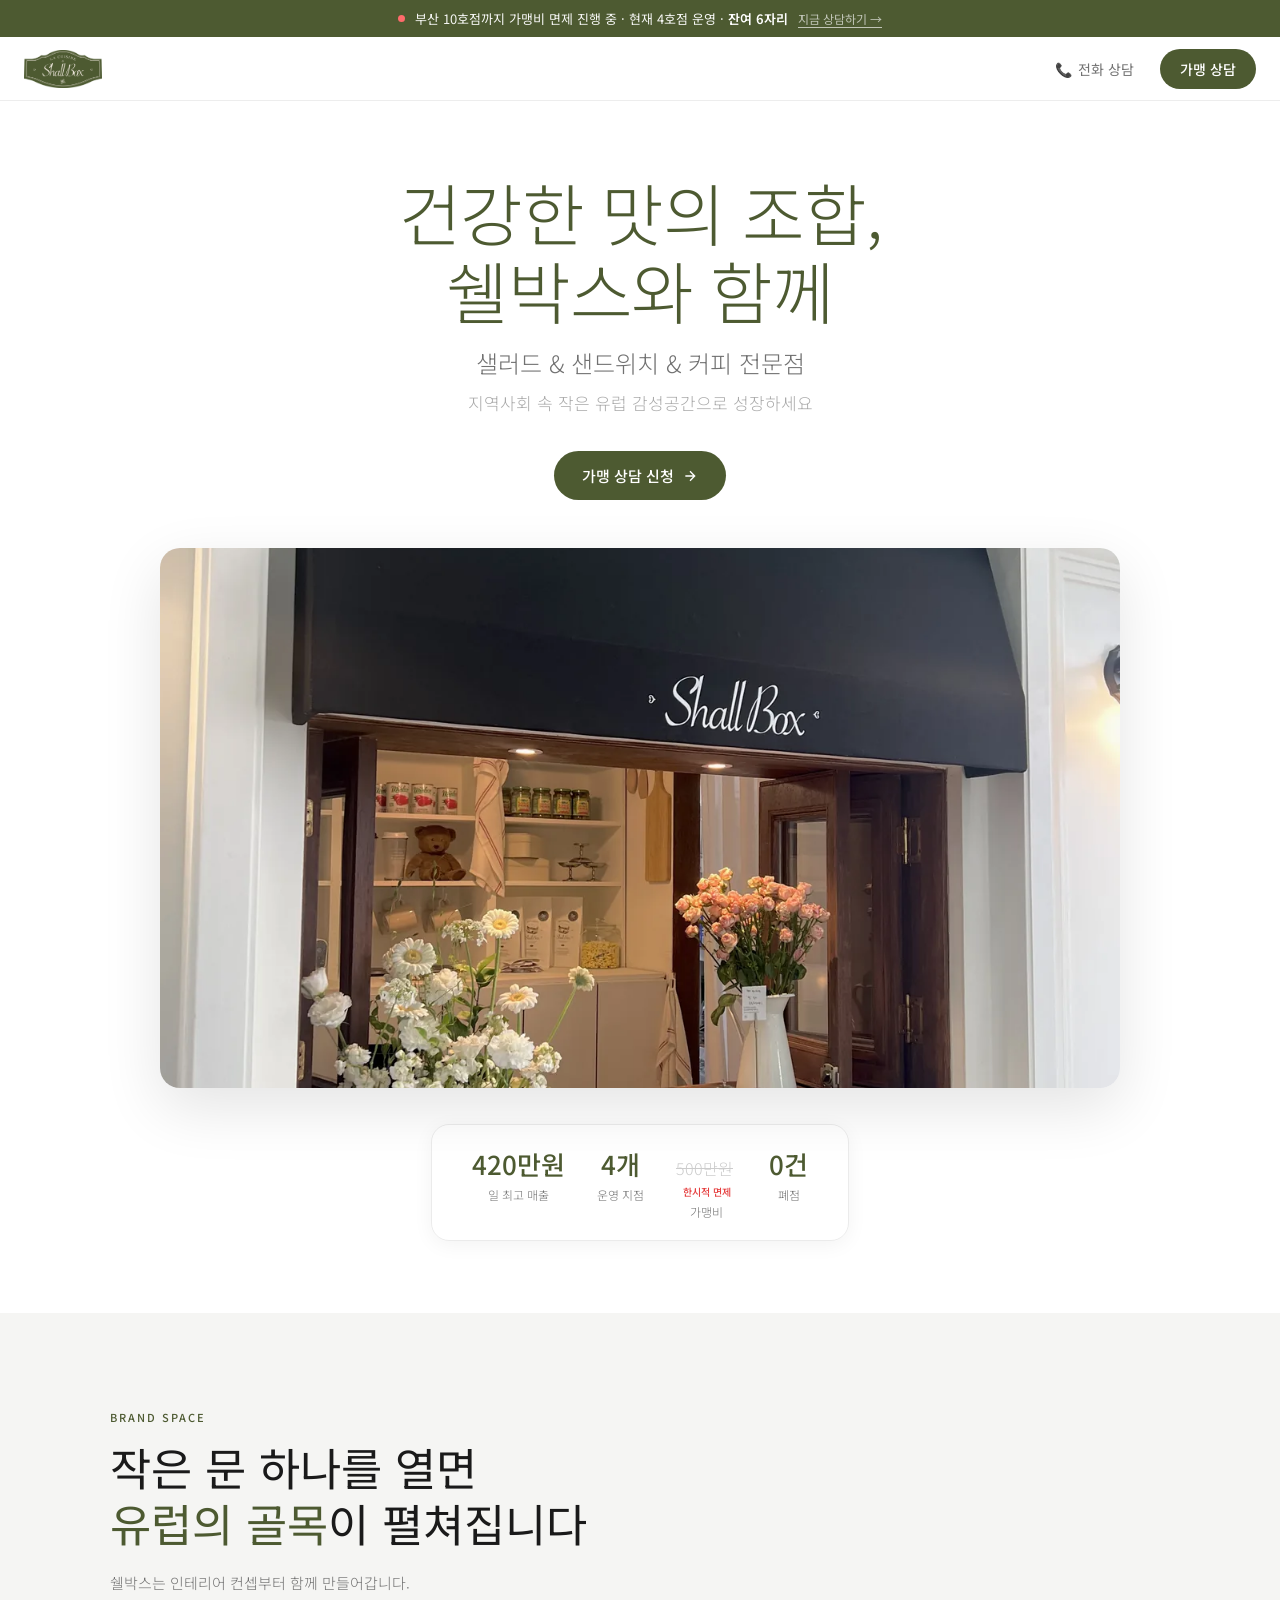
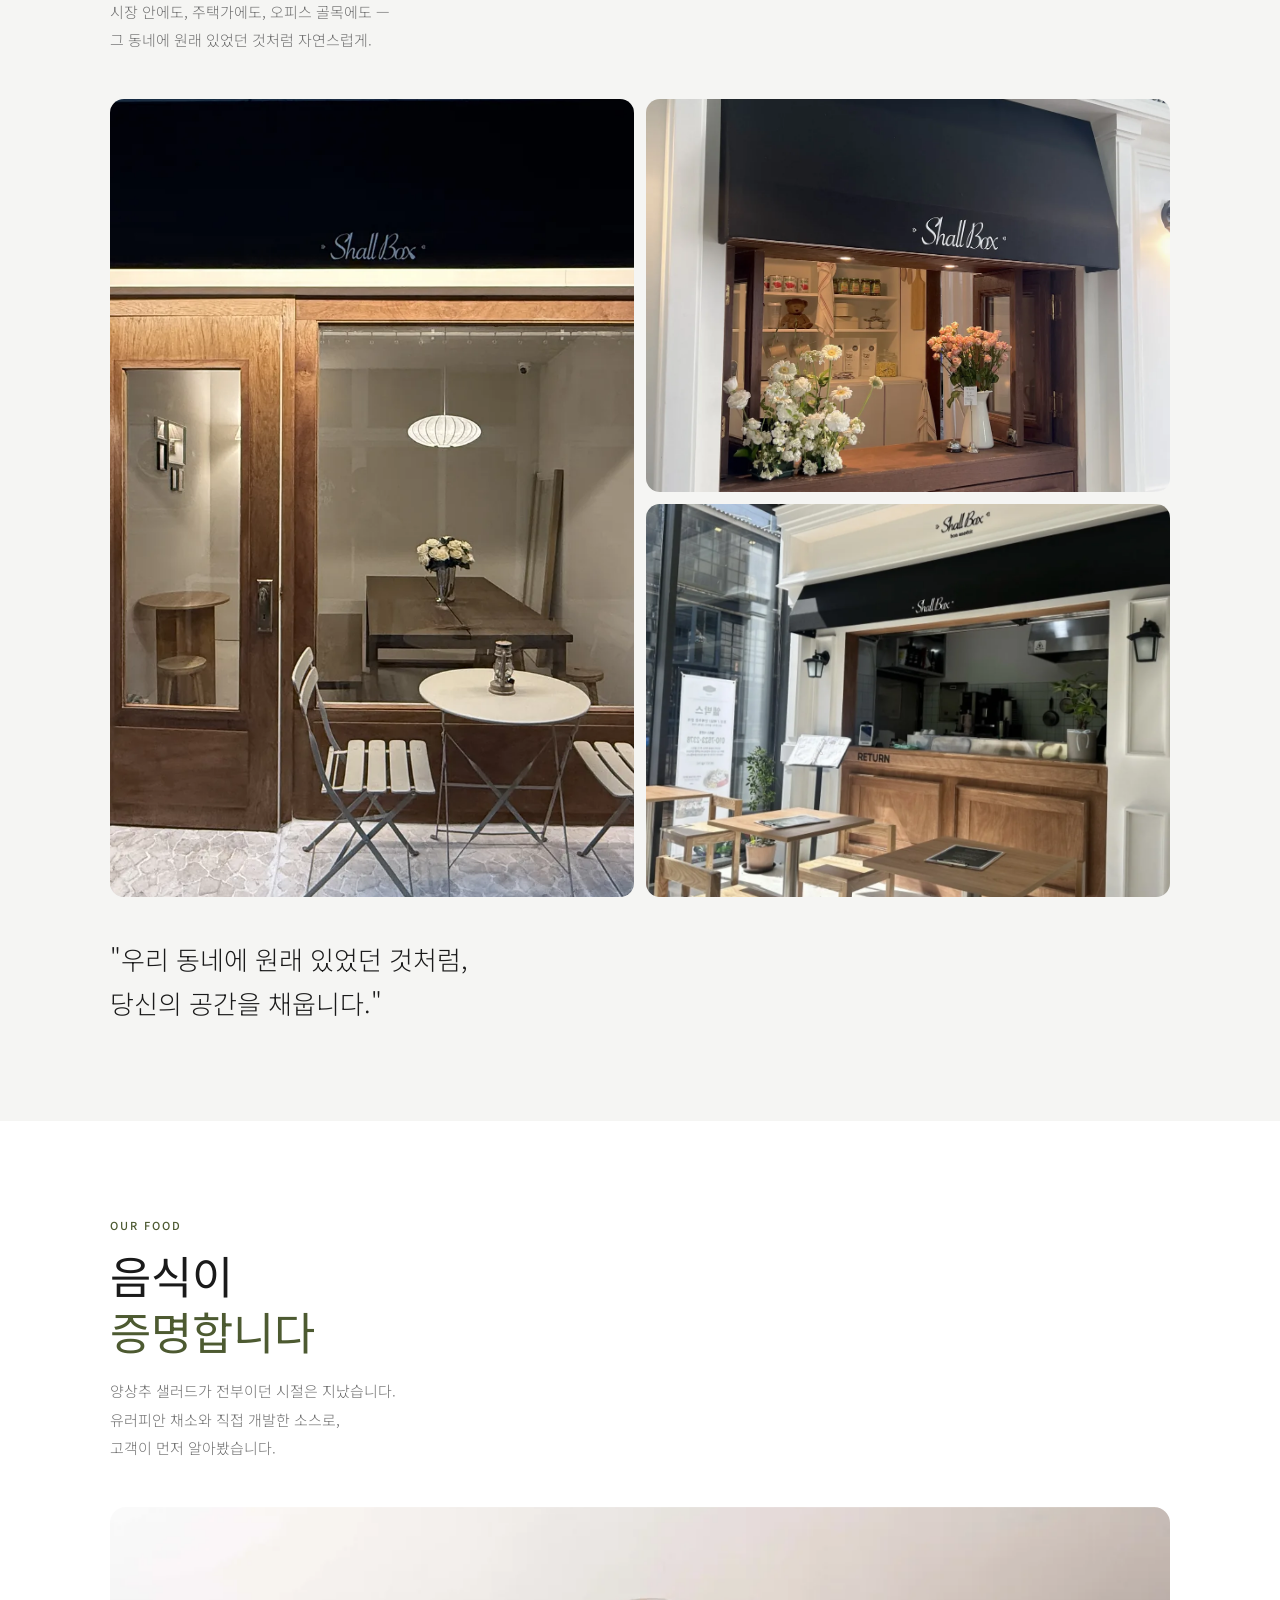
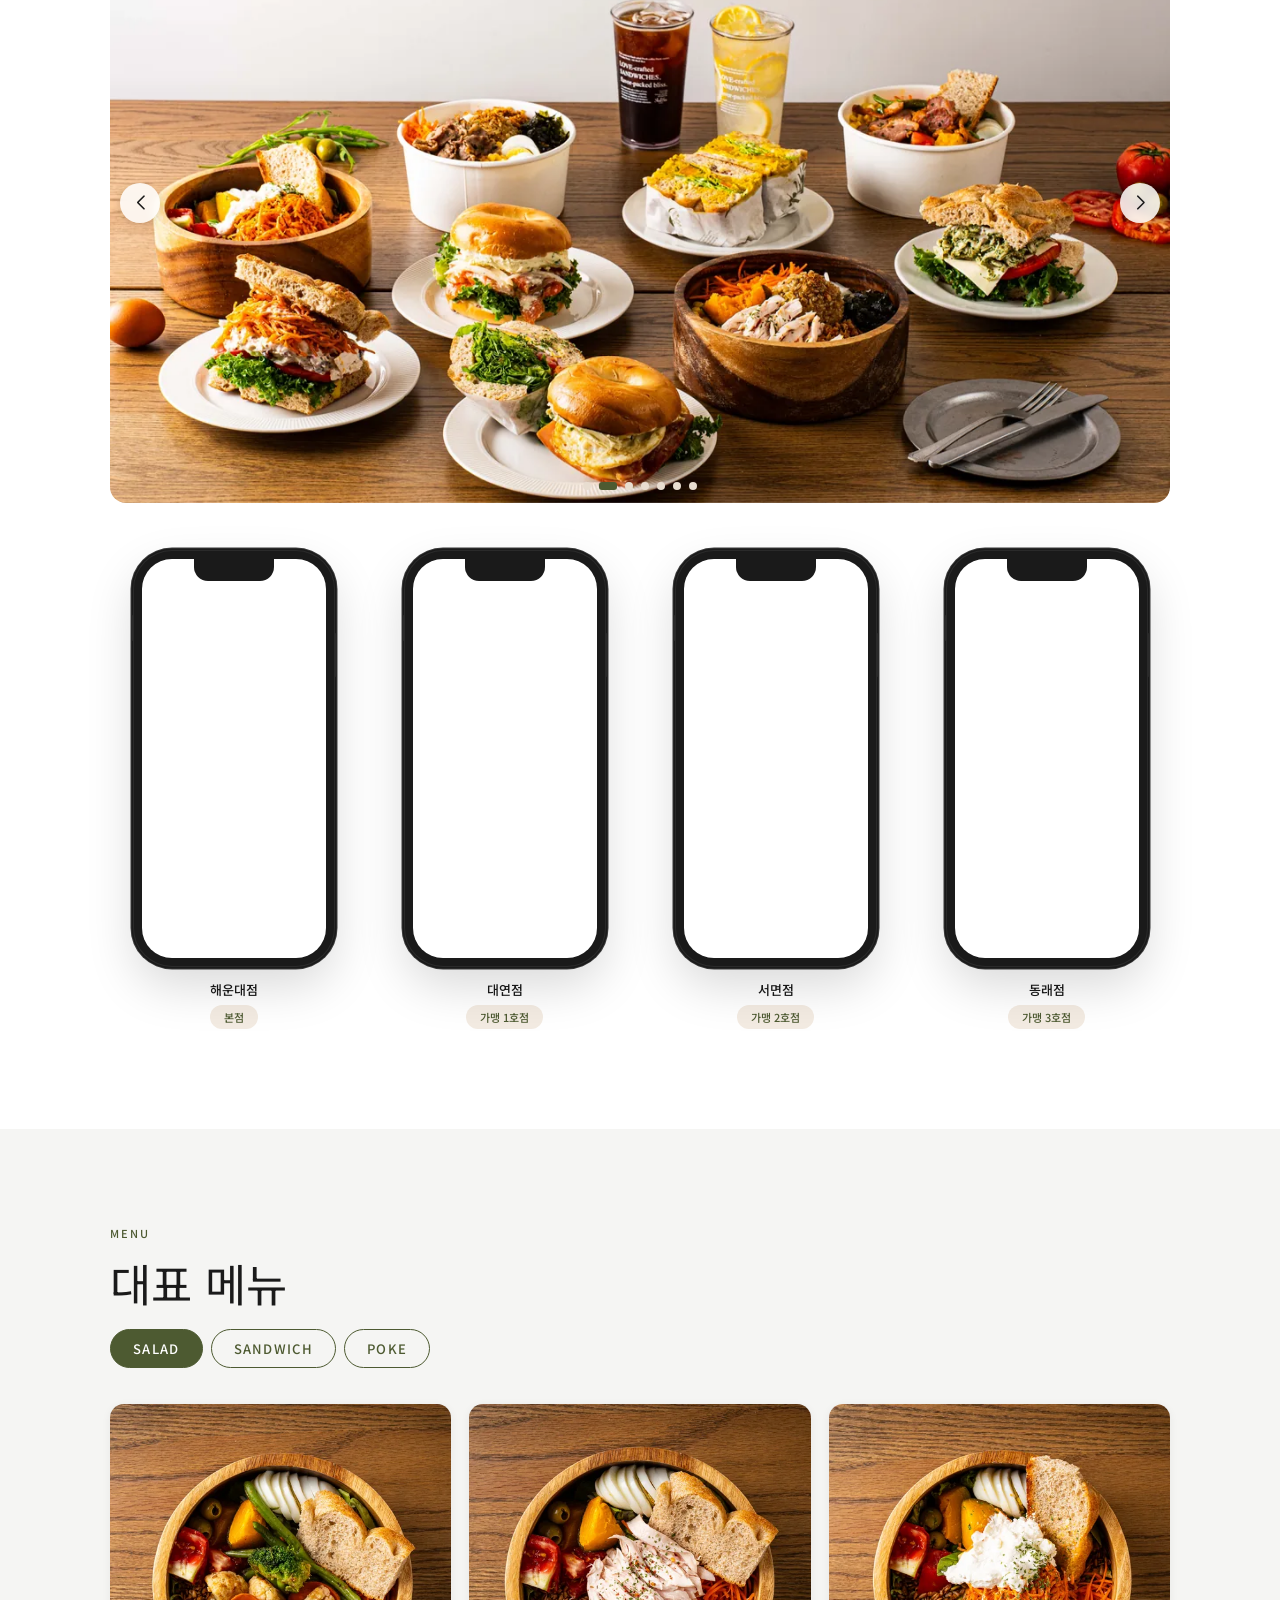
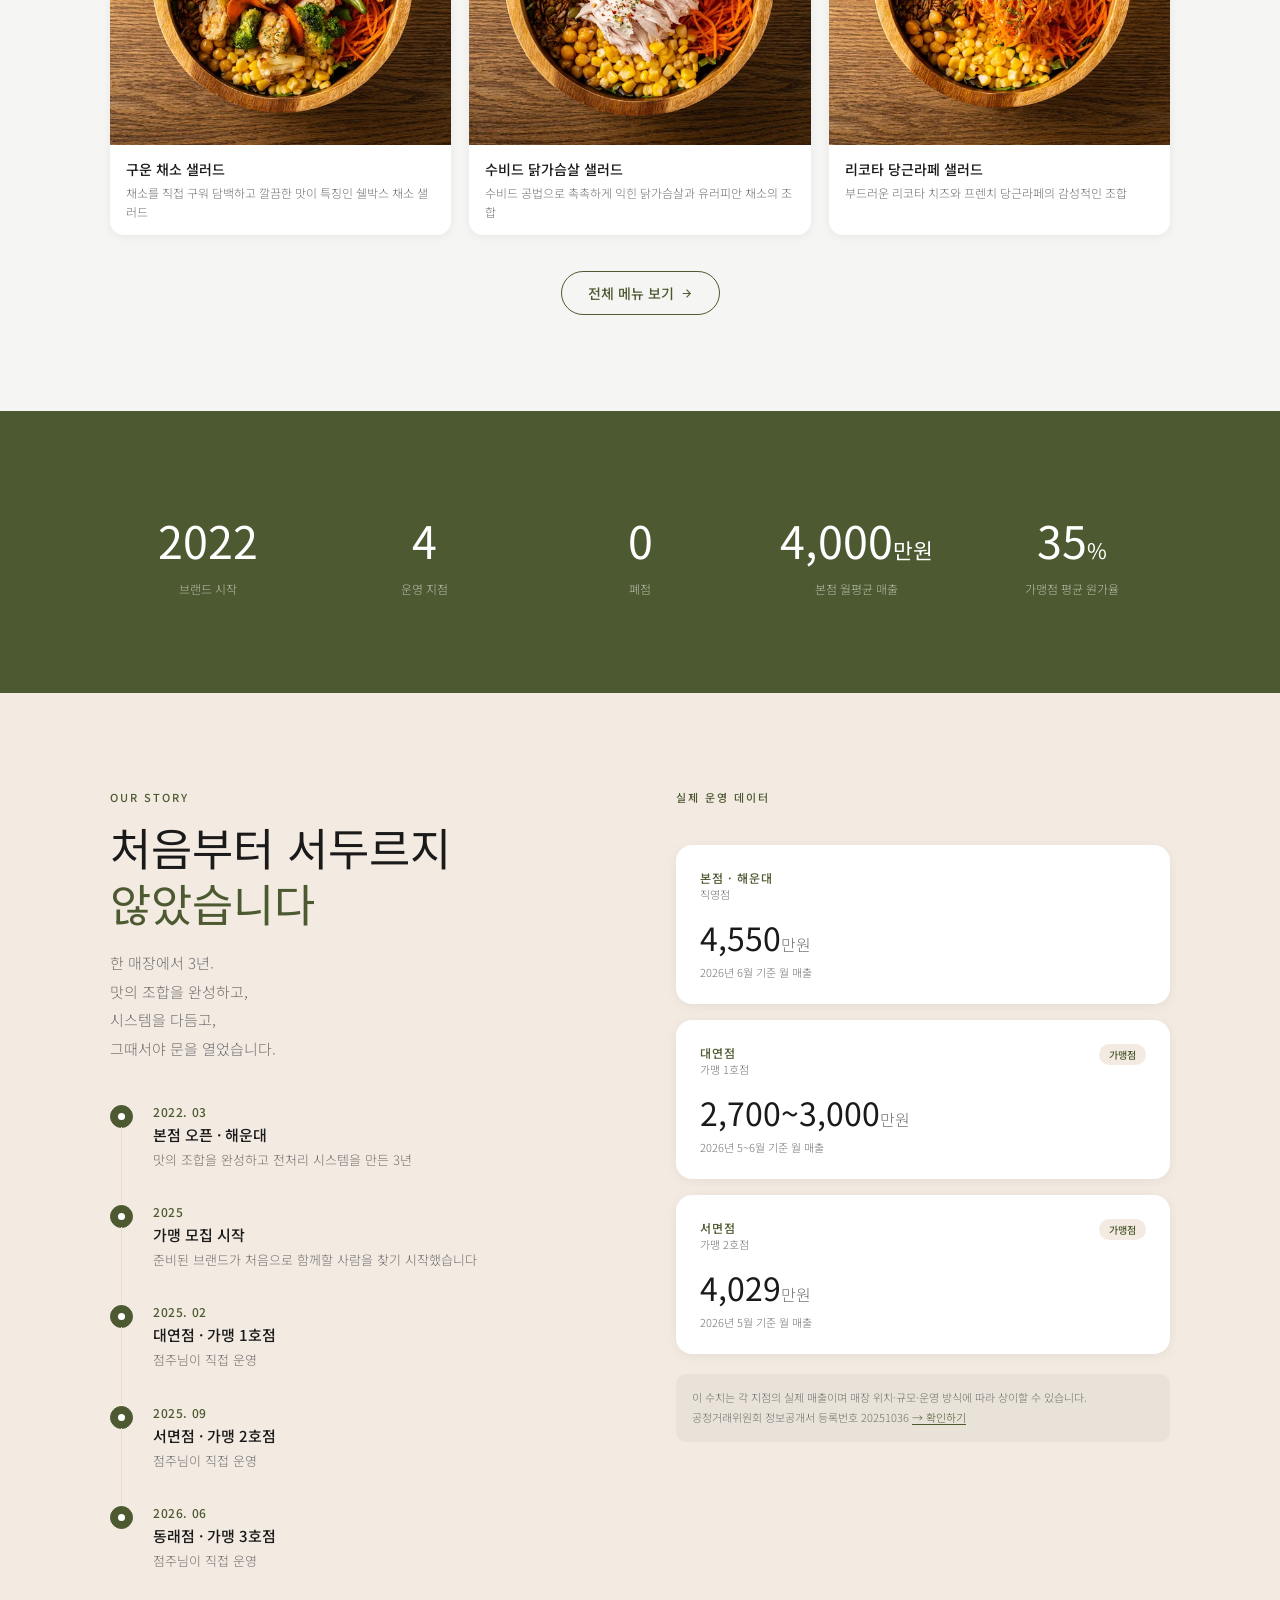
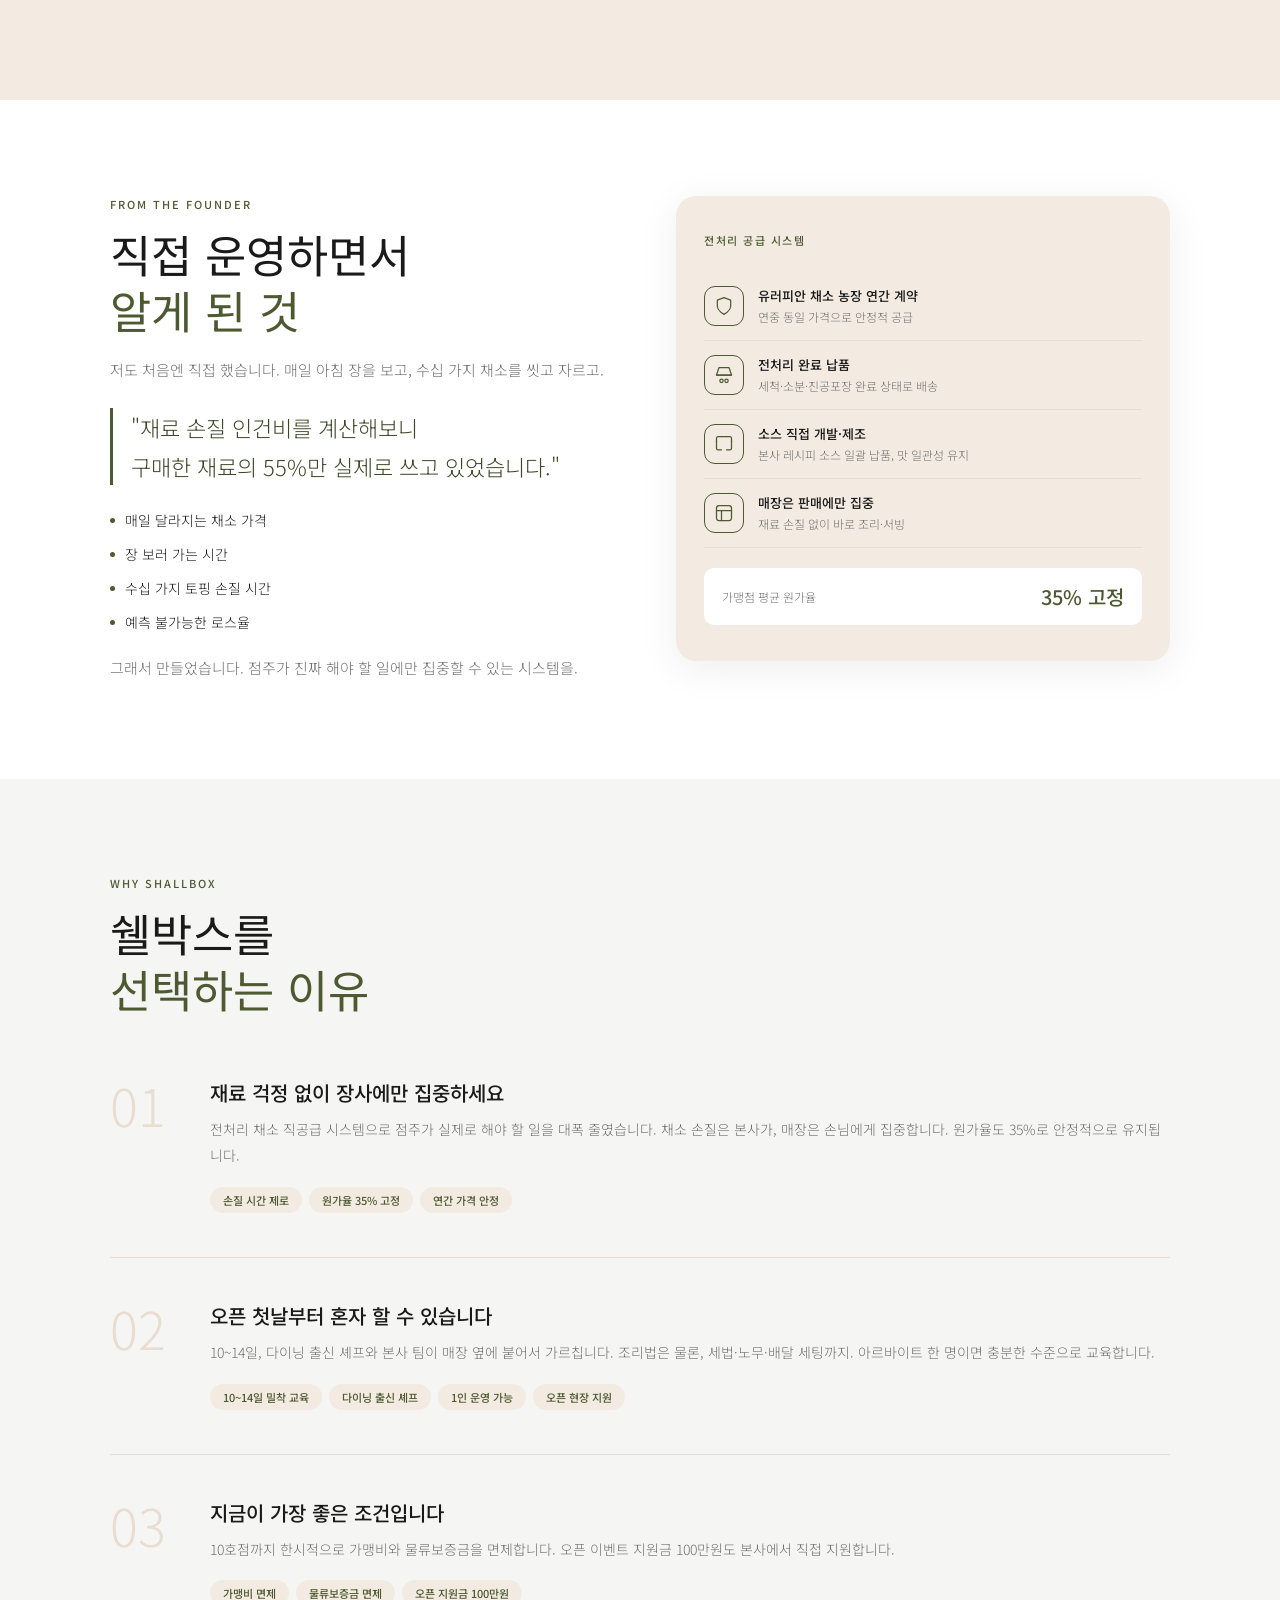
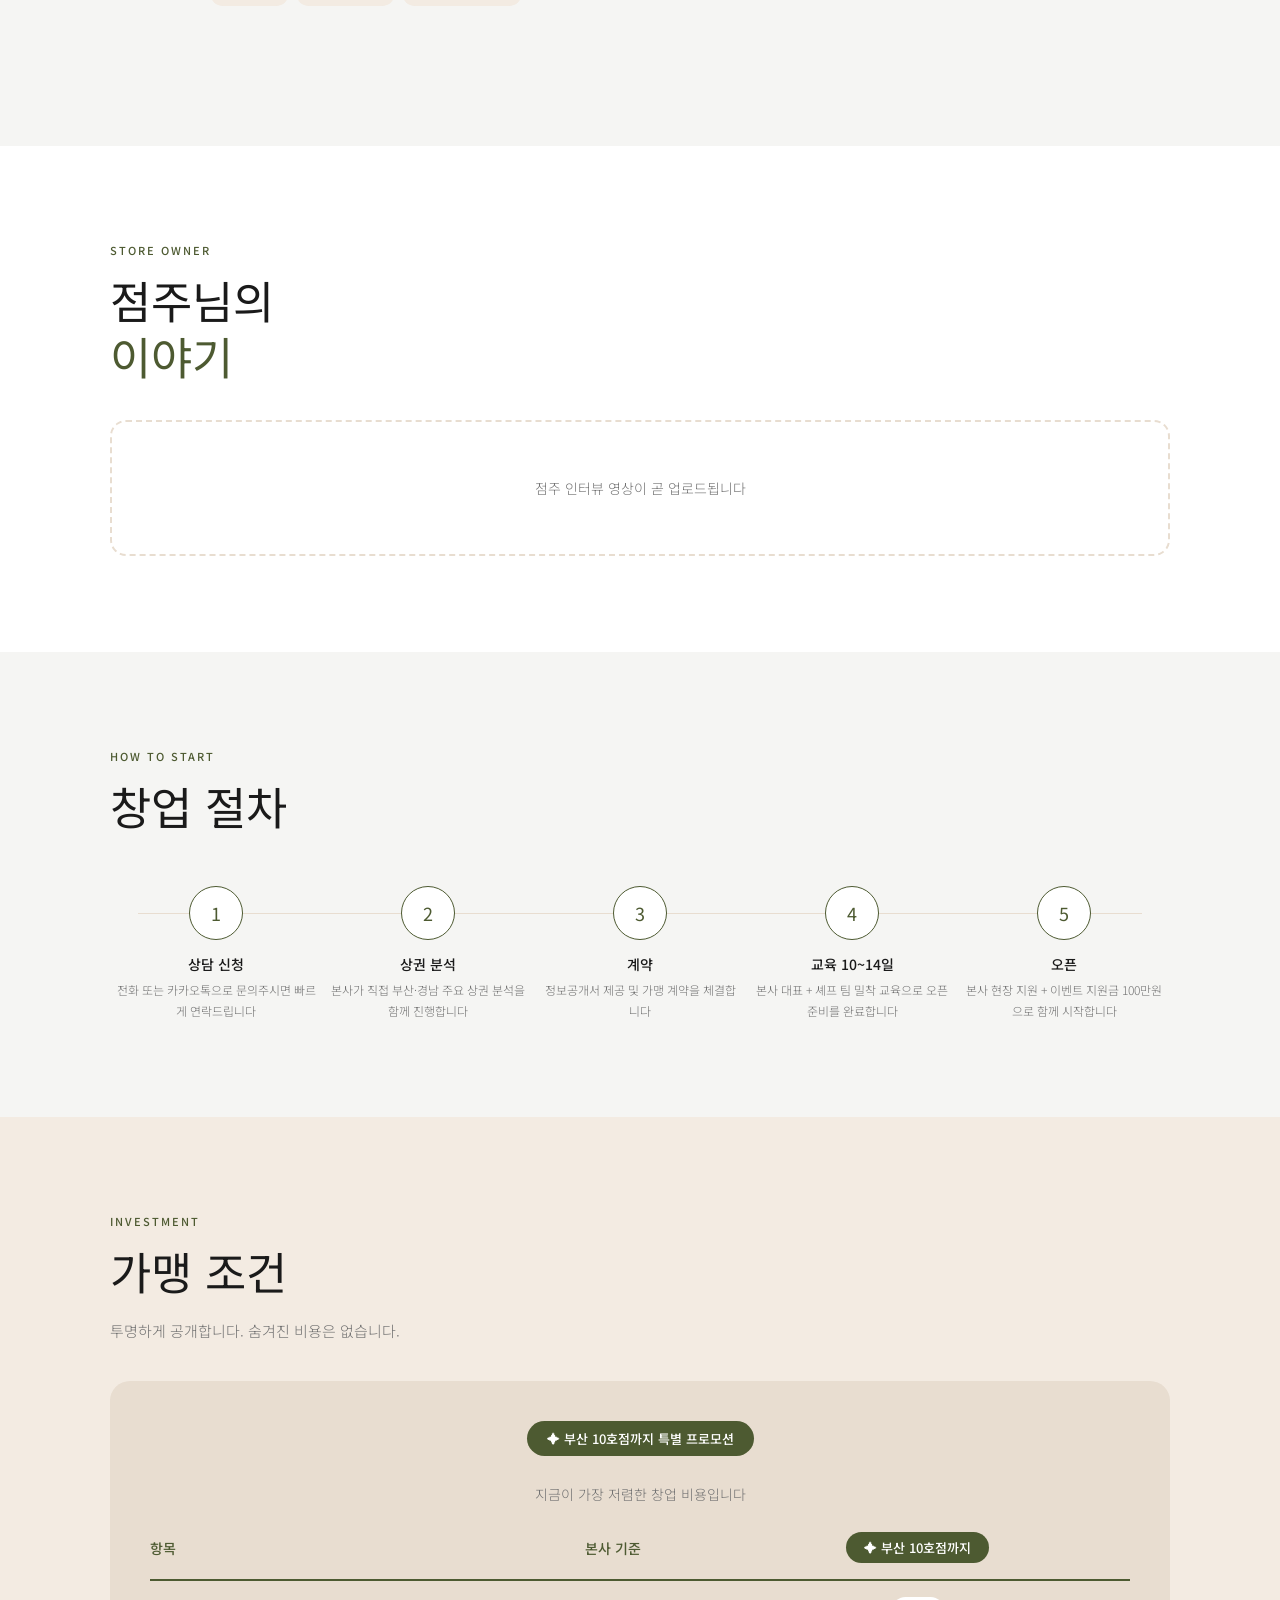
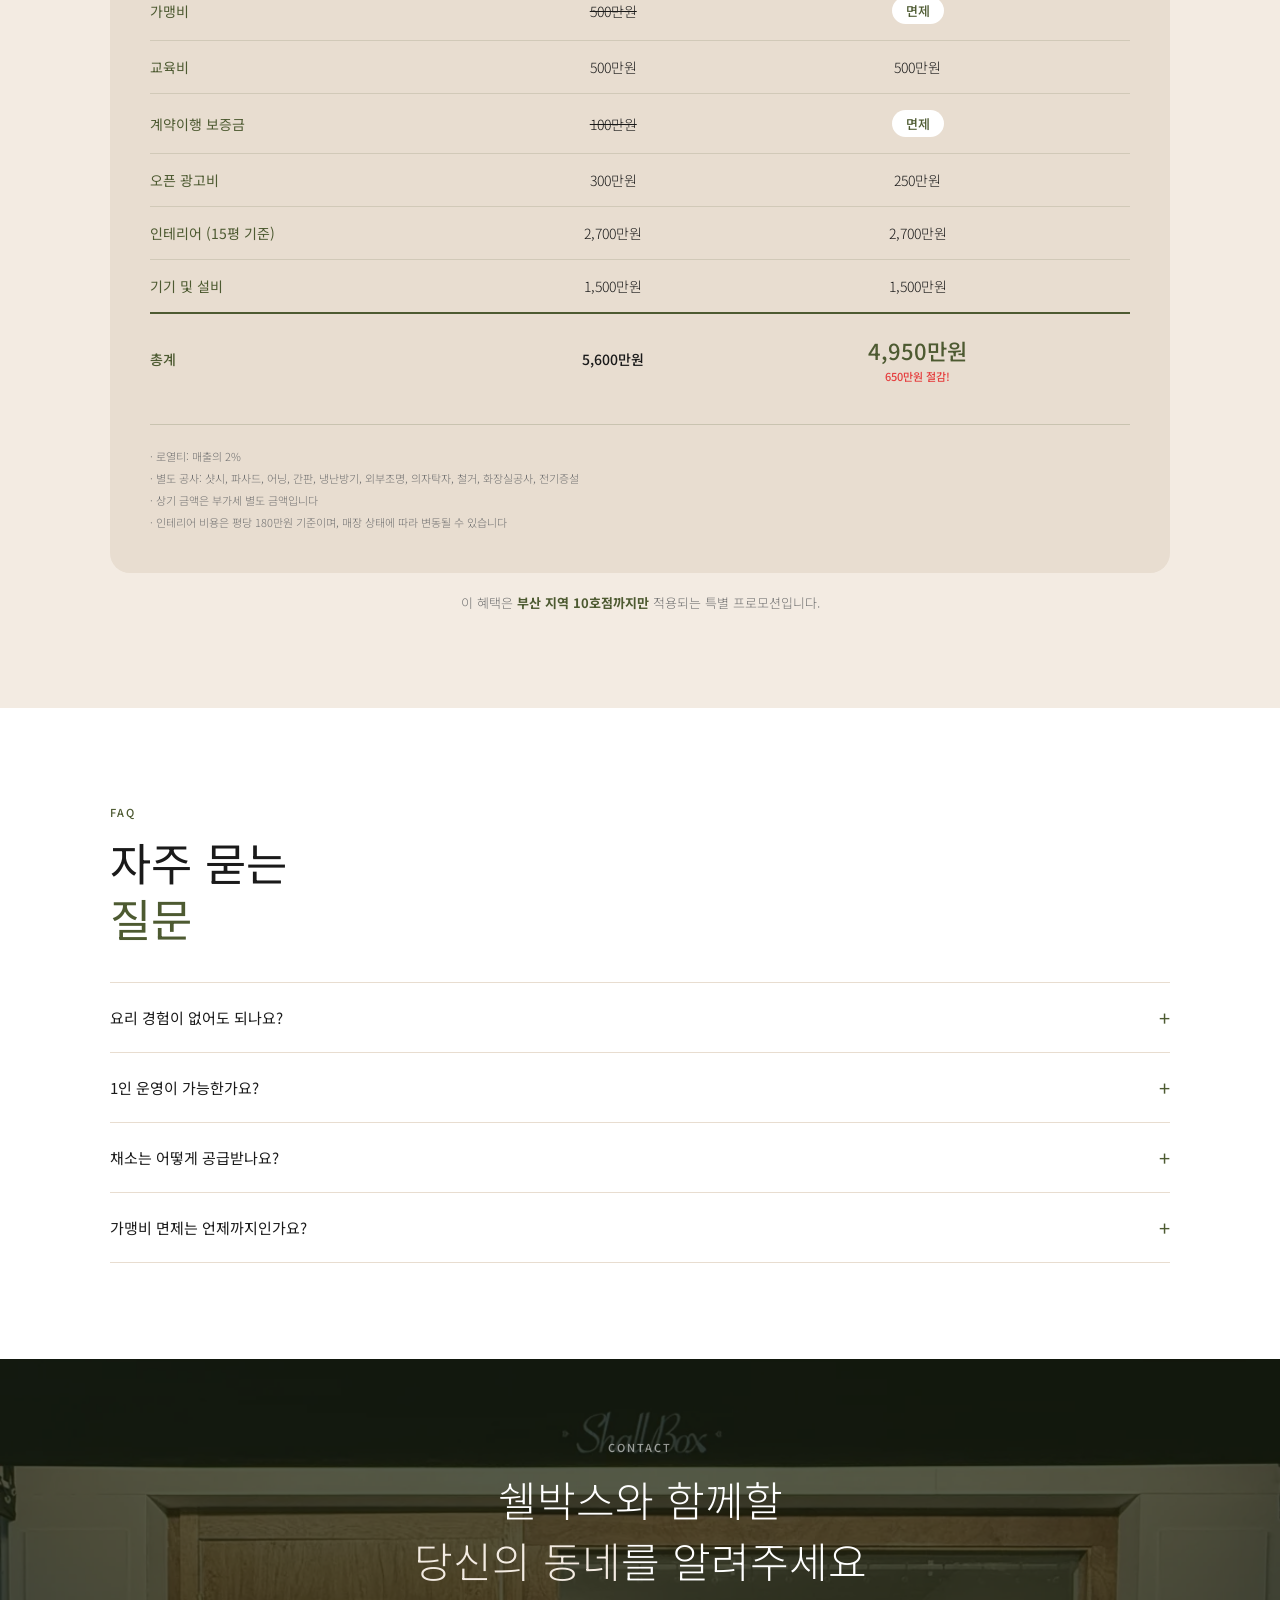
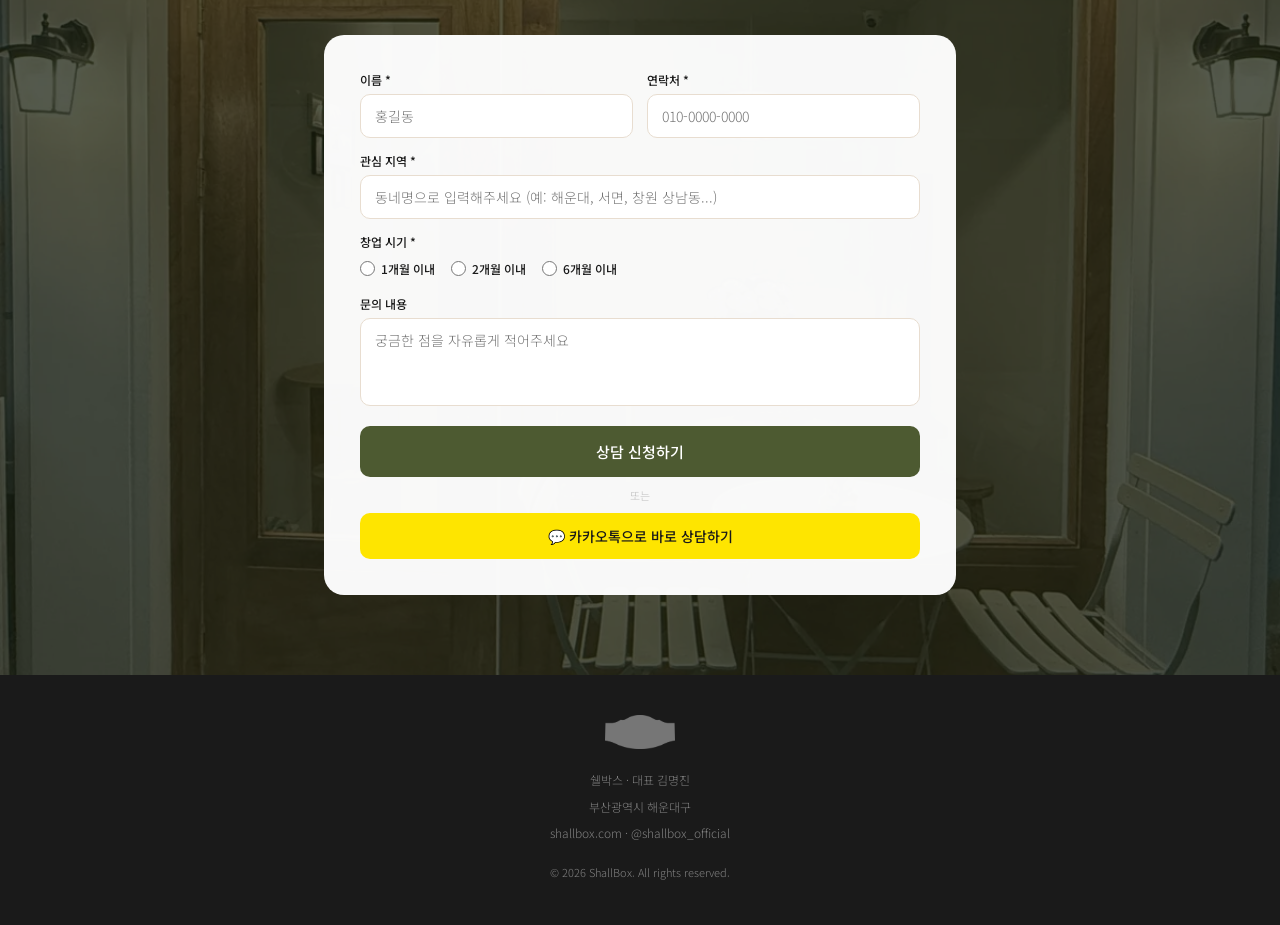
==== commit 7cdf39dc: "리뷰 섹션 통합" ====
--- a/index.html
+++ b/index.html
@@ -168,7 +168,7 @@
     .iphone::before { content:''; position: absolute; left: -3px; top: 64px; width: 3px; height: 26px; background: #2a2a2a; border-radius: 2px 0 0 2px; }
     .iphone::after { content:''; position: absolute; right: -3px; top: 82px; width: 3px; height: 44px; background: #2a2a2a; border-radius: 0 2px 2px 0; }
     .iphone-screen { background: #000; border-radius: 30px; overflow: hidden; aspect-ratio: 9/19.5; position: relative; }
-    .iphone-screen video { width: 100%; height: 100%; object-fit: cover; display: block; }
+    .iphone-screen video { width: 100%; height: 100%; object-fit: contain; background: #fff; display: block; }
     .iphone-notch { position: absolute; top: 0; left: 50%; transform: translateX(-50%); width: 80px; height: 22px; background: #1a1a1a; border-radius: 0 0 14px 14px; z-index: 10; }
     .review-branch-name { font-size: 13px; font-weight: 500; color: var(--black); text-align: center; }
     .review-branch-tag { display: inline-block; font-size: 11px; font-weight: 500; color: var(--green); background: var(--cream); padding: 4px 14px; border-radius: 999px; }
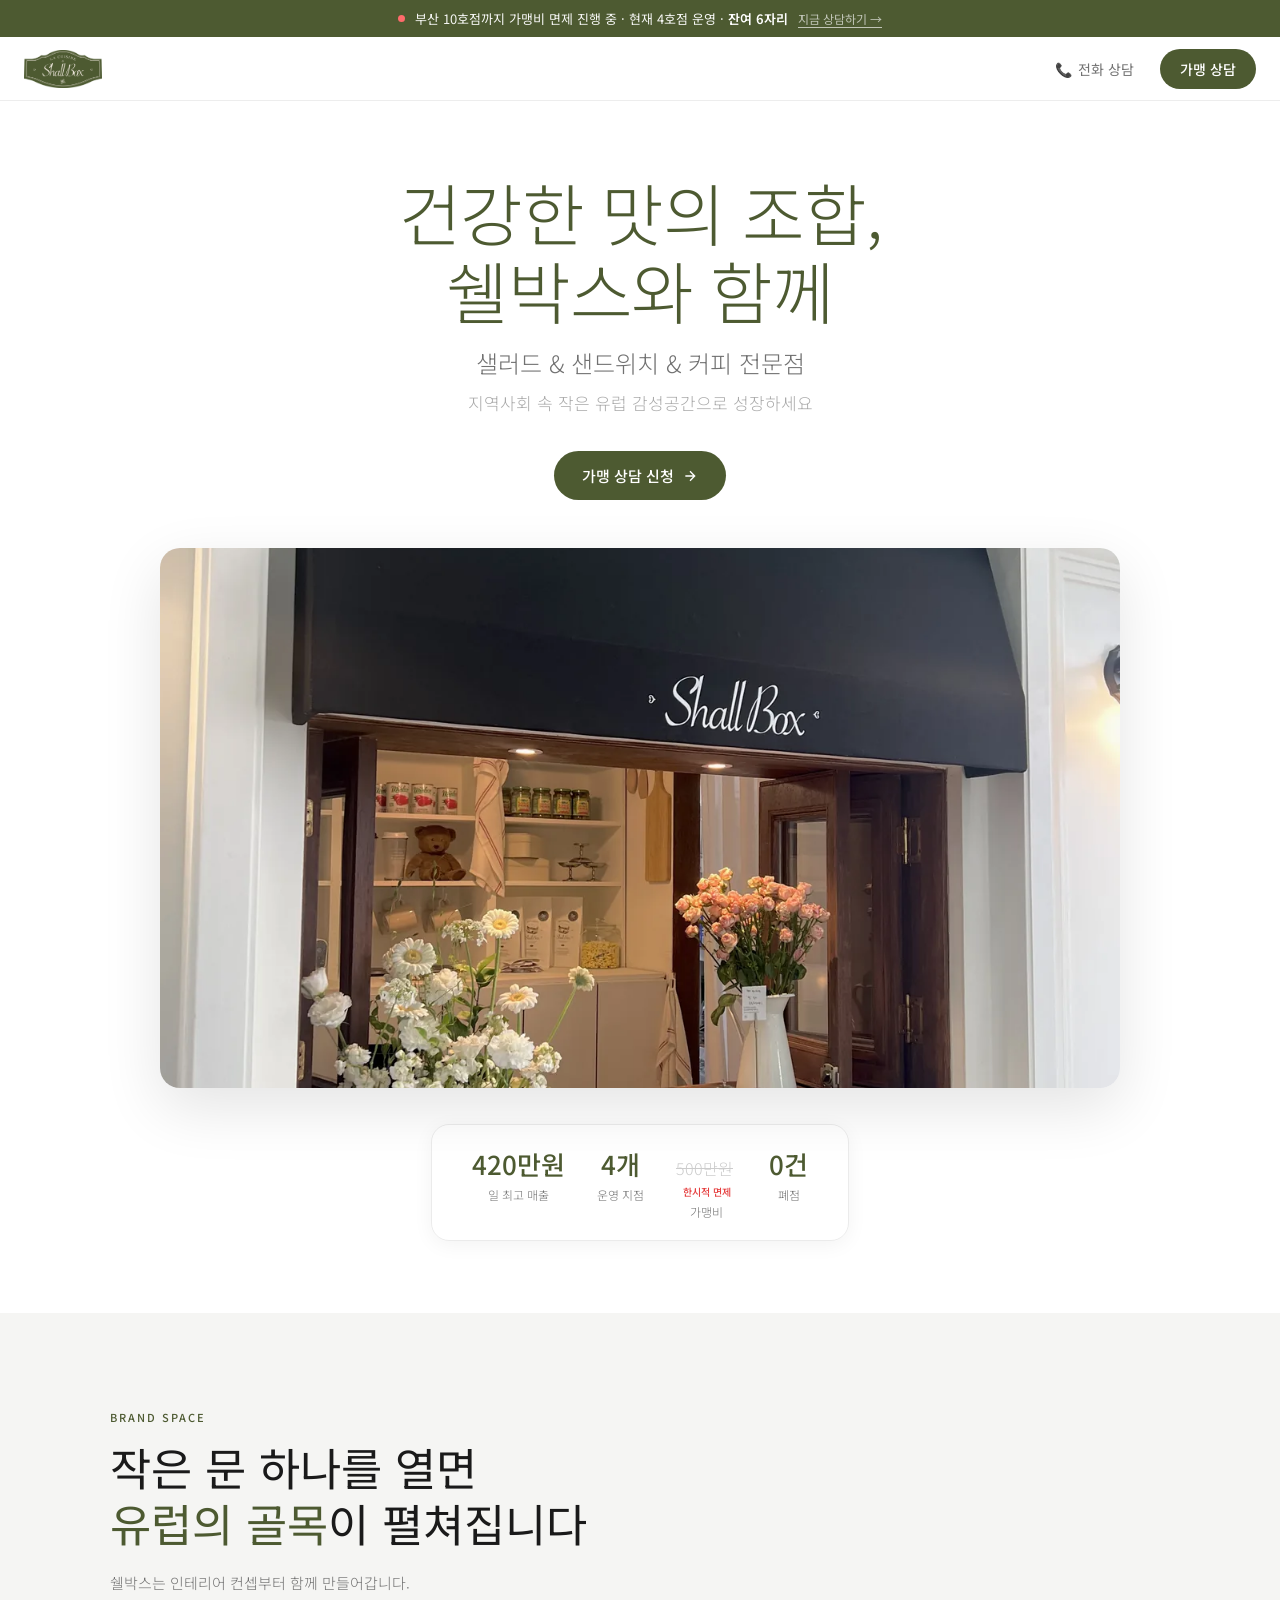
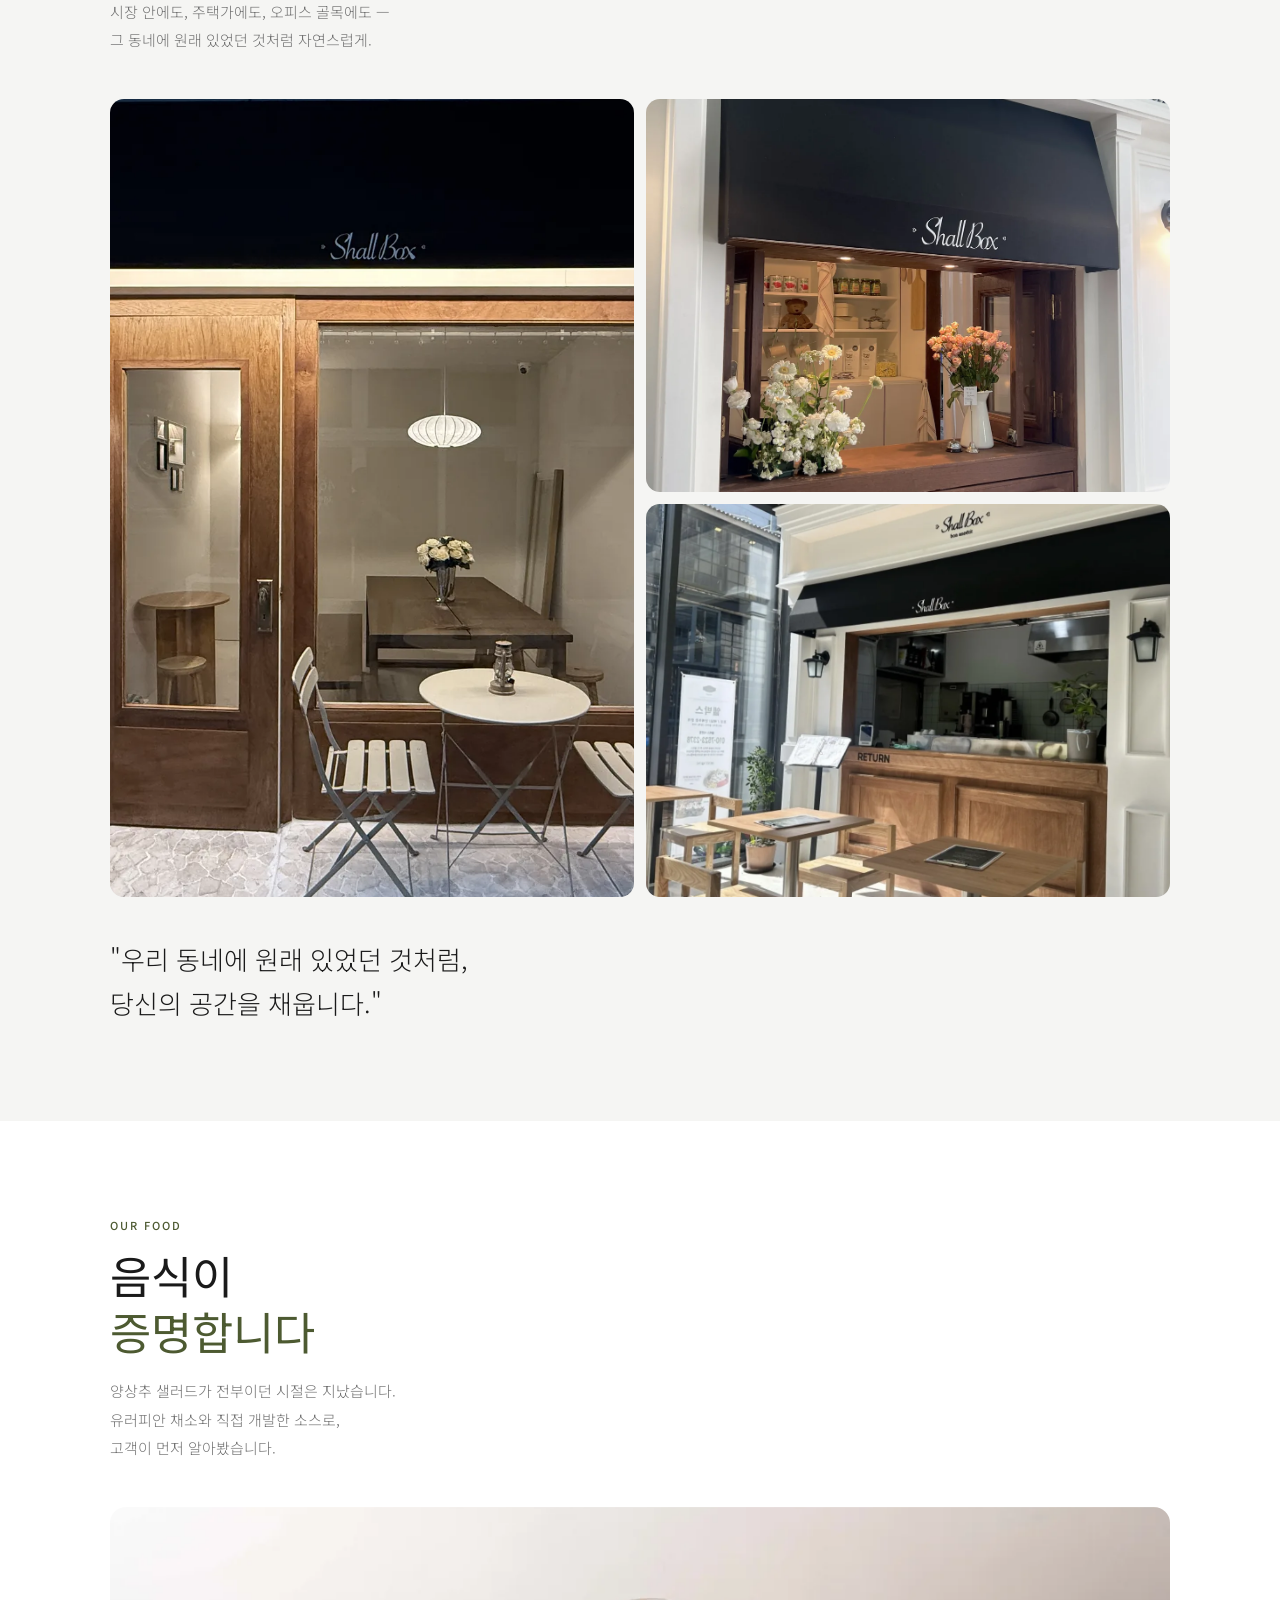
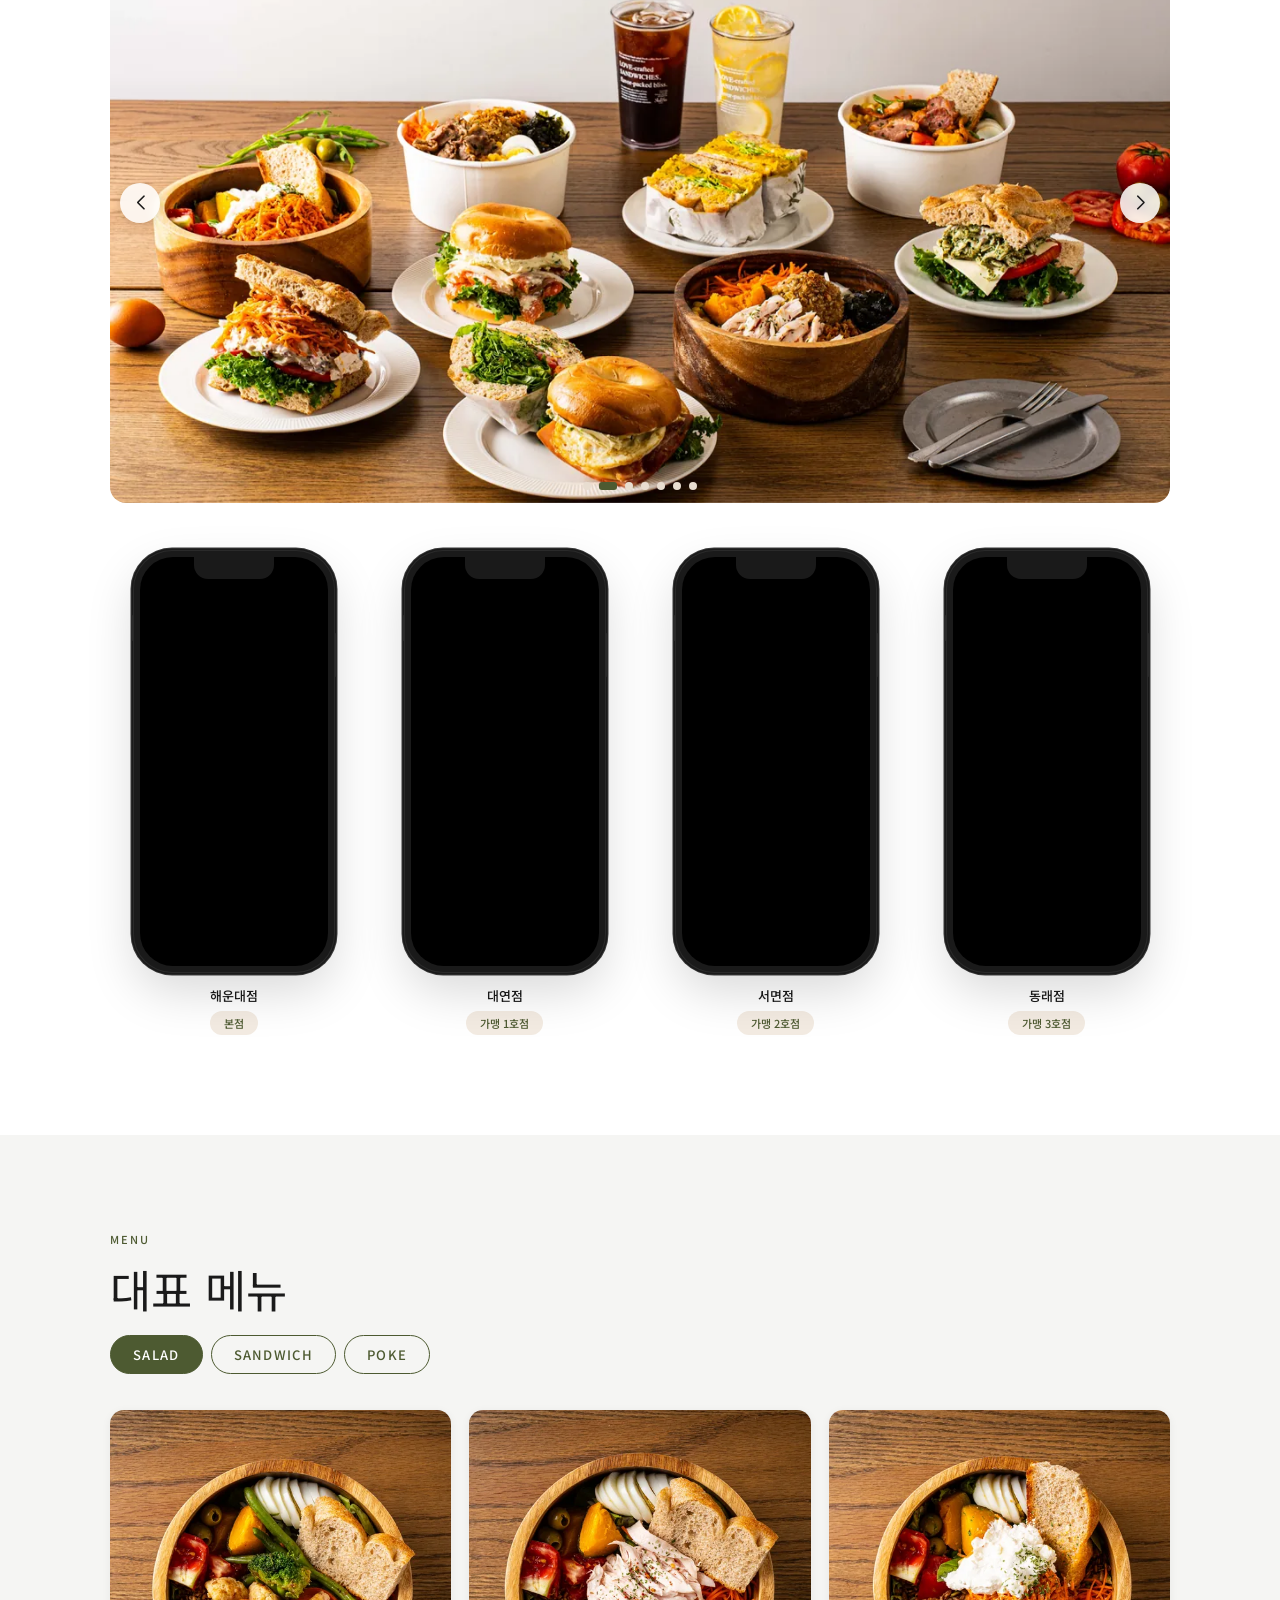
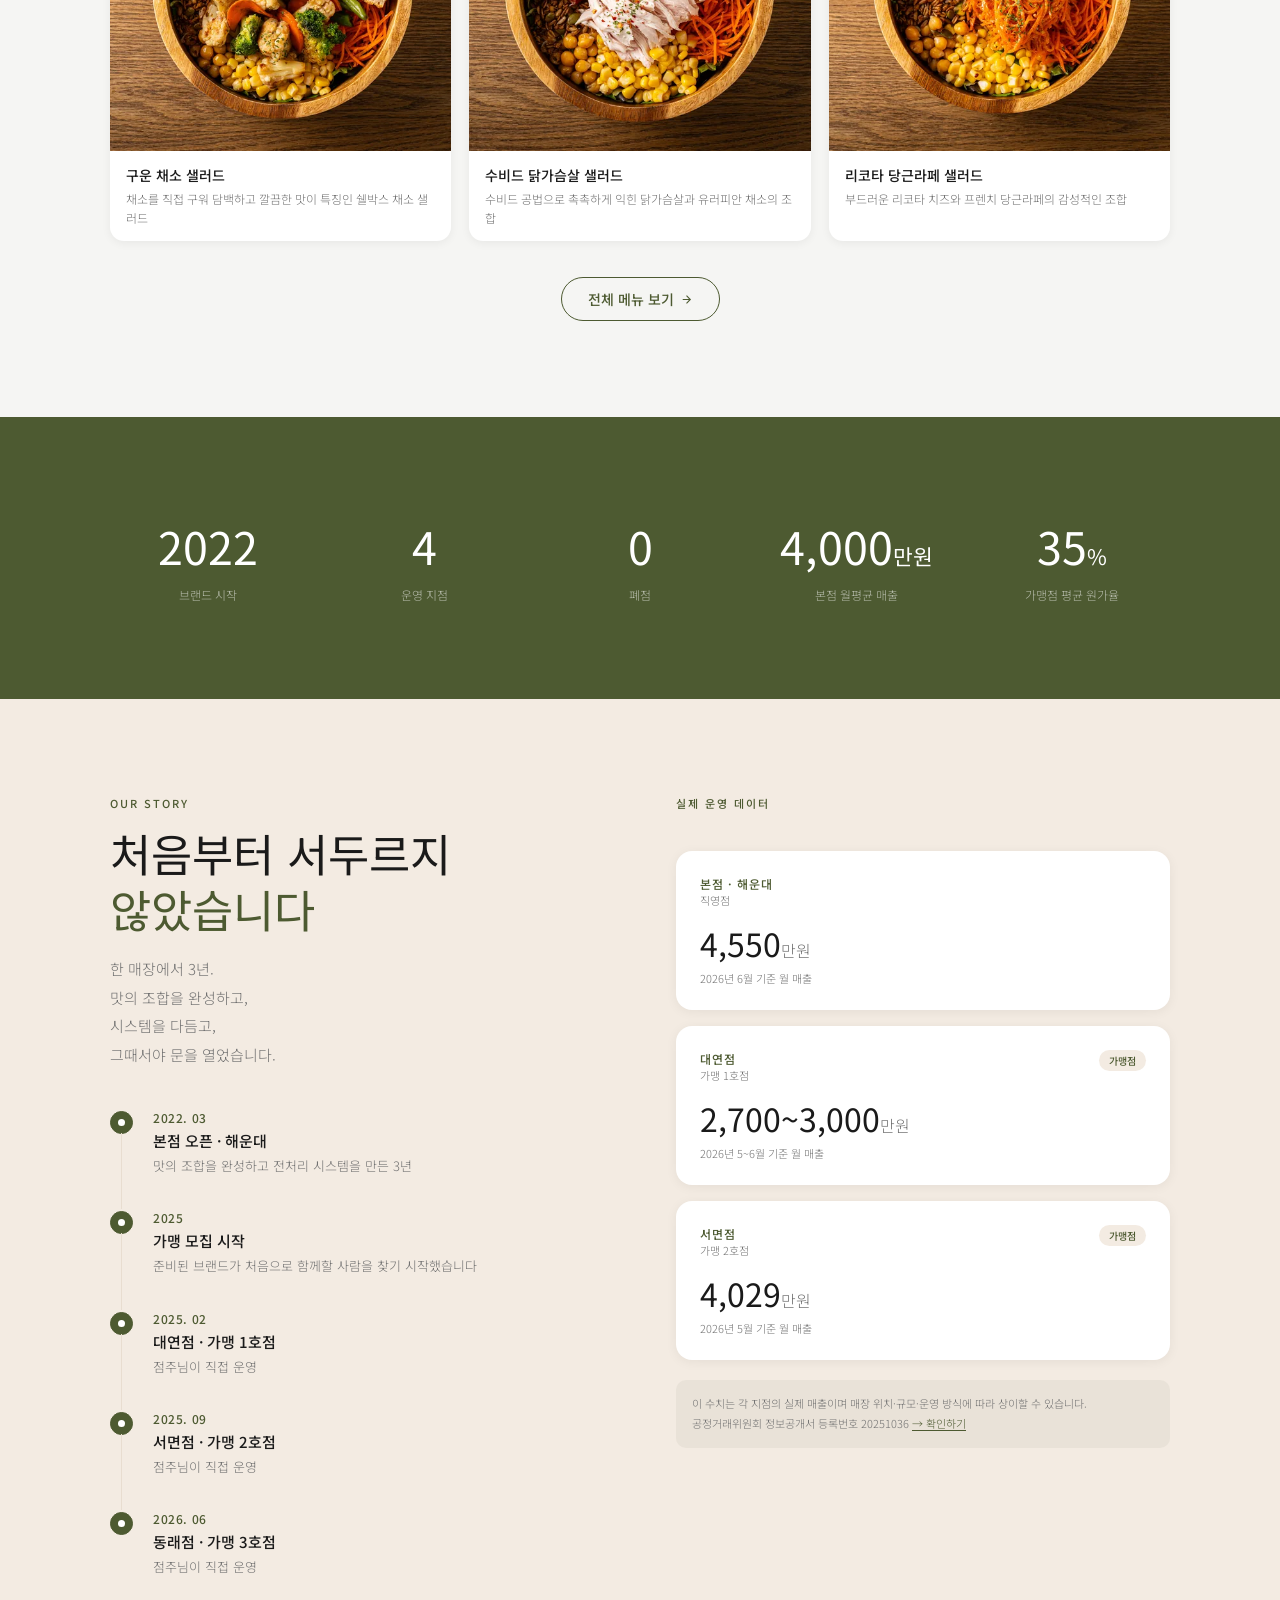
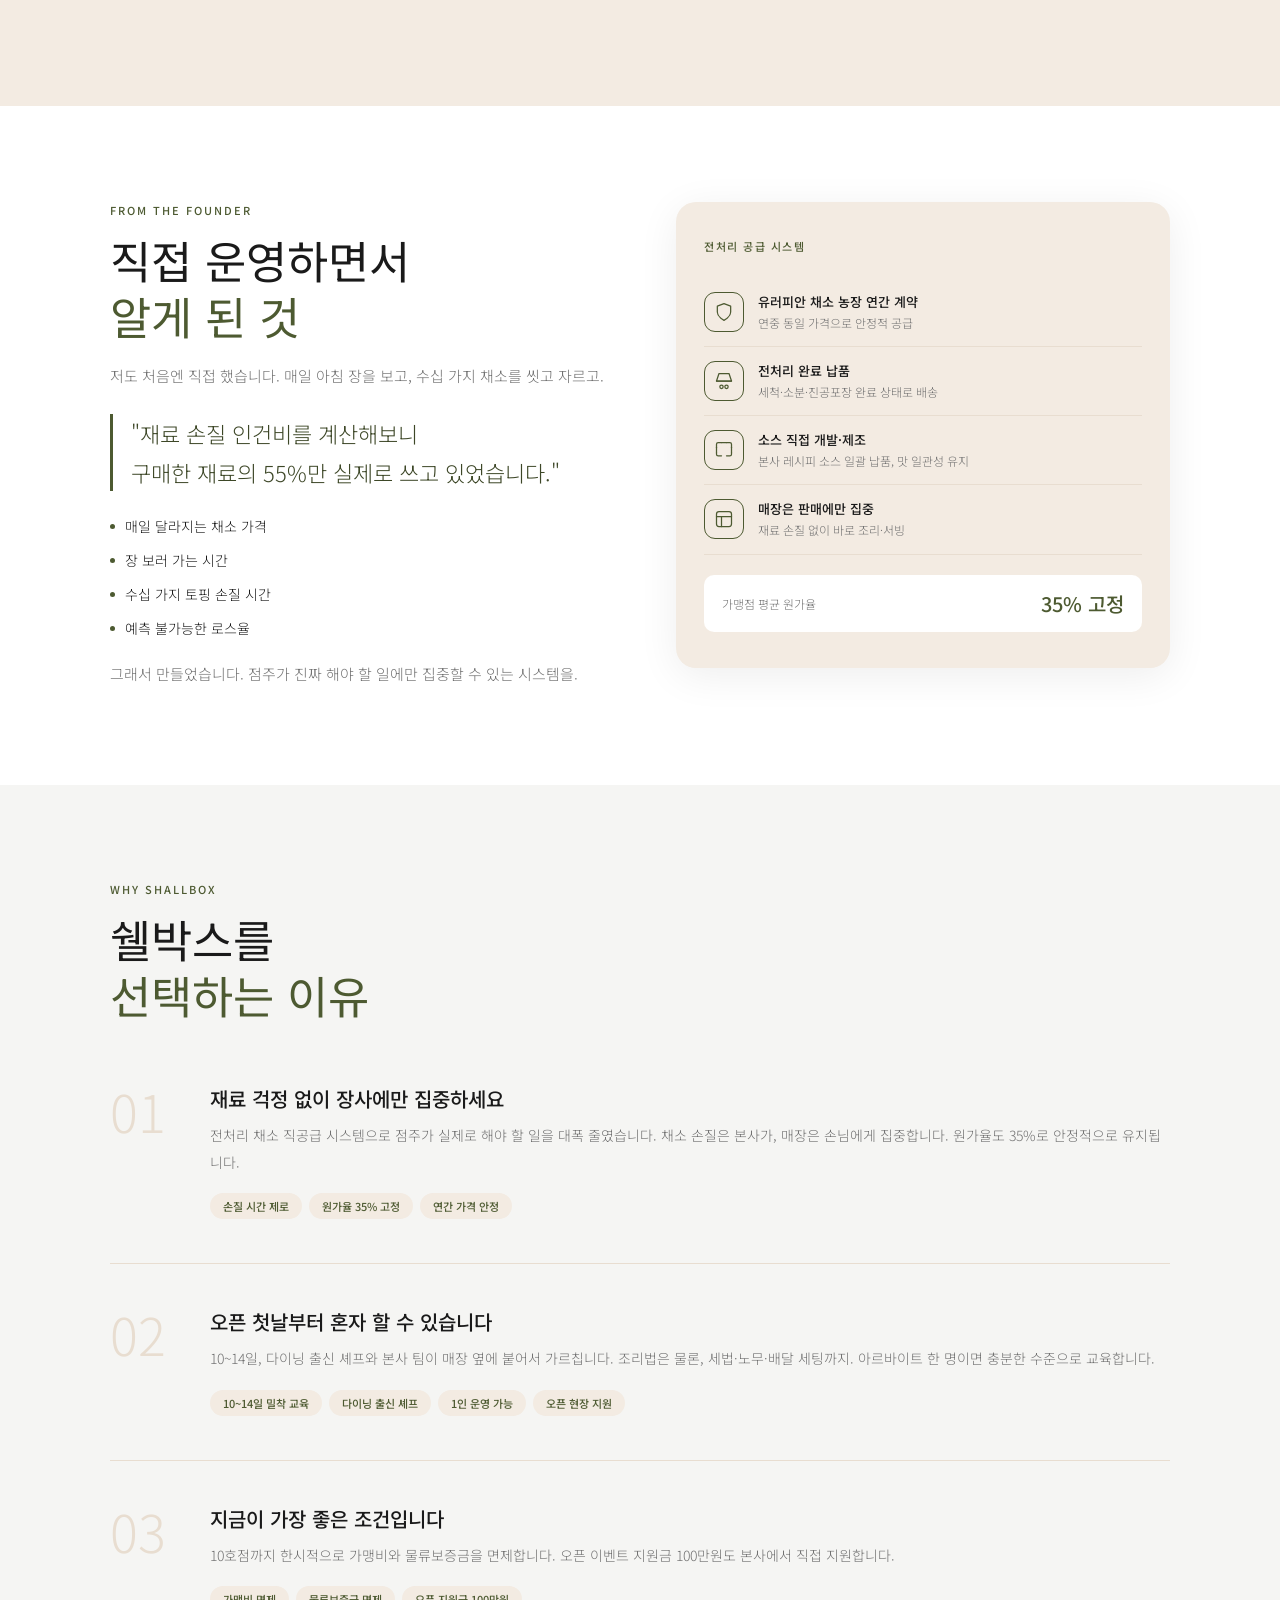
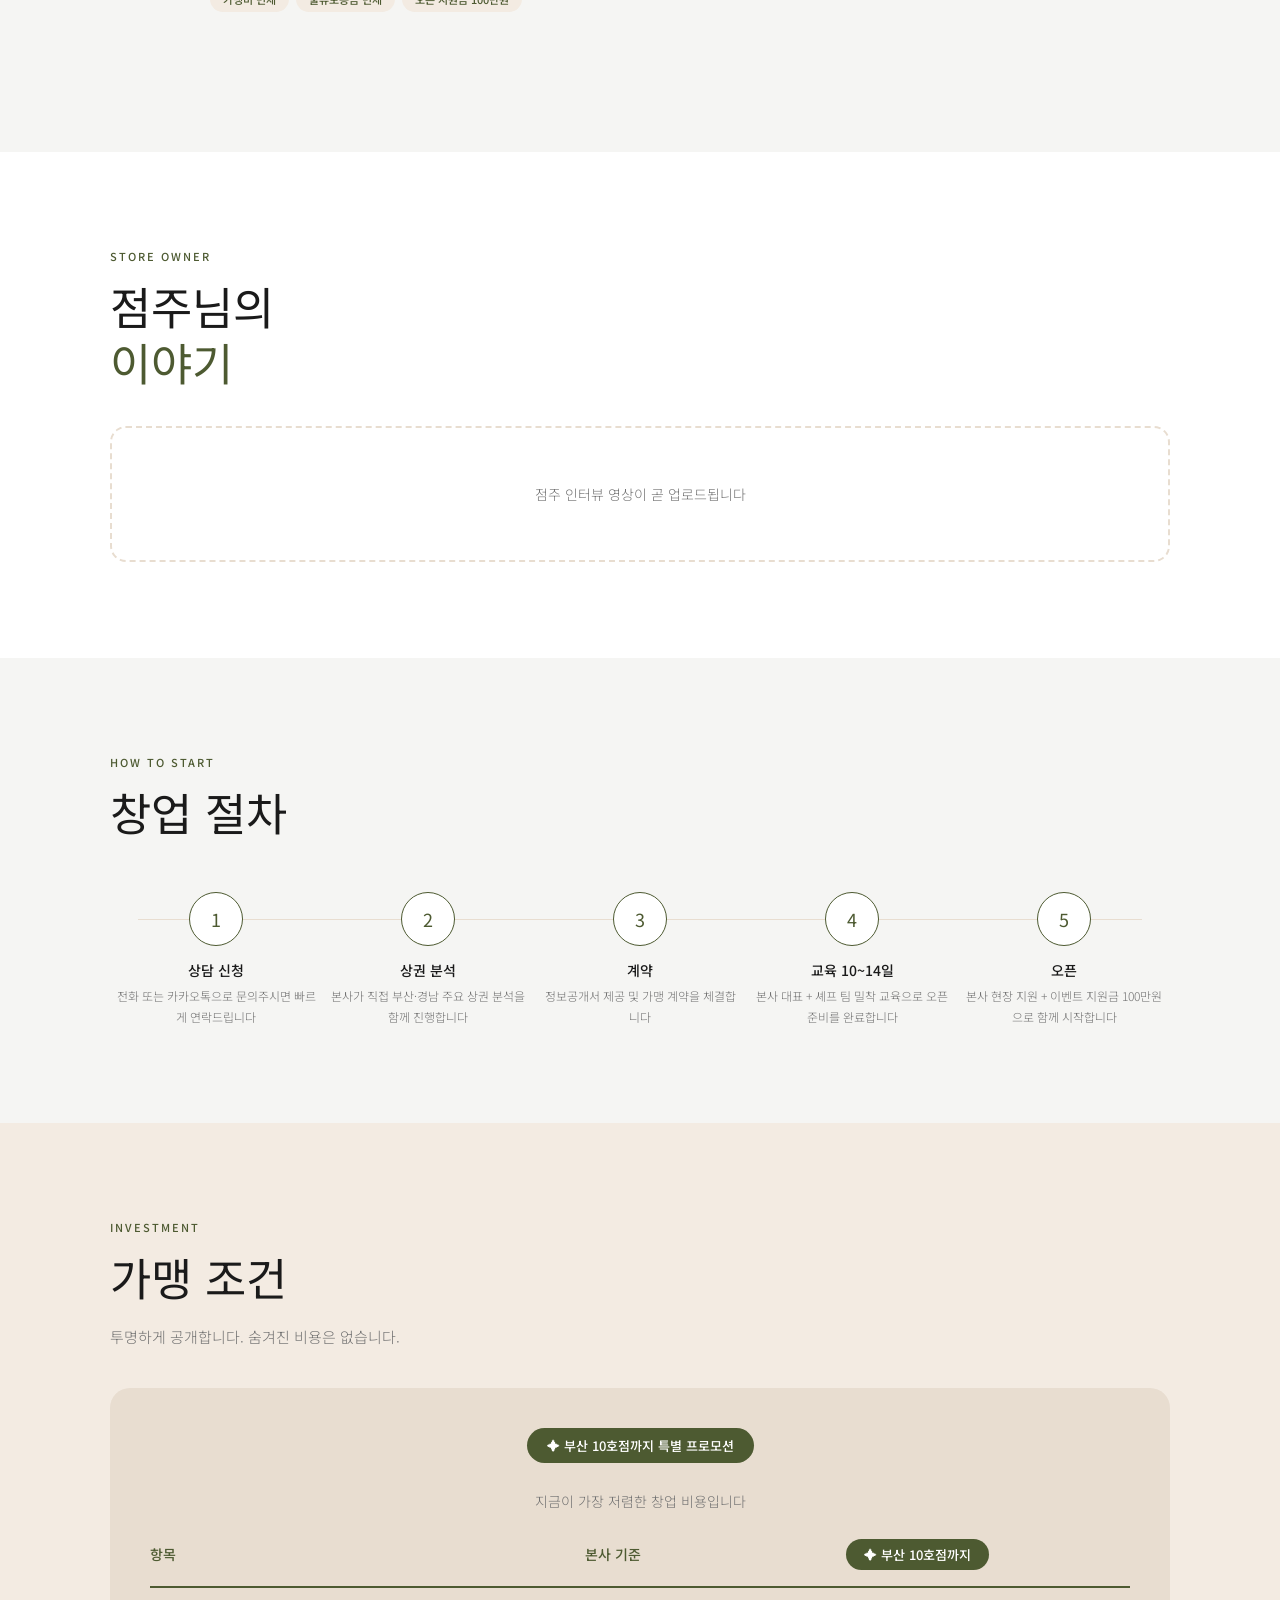
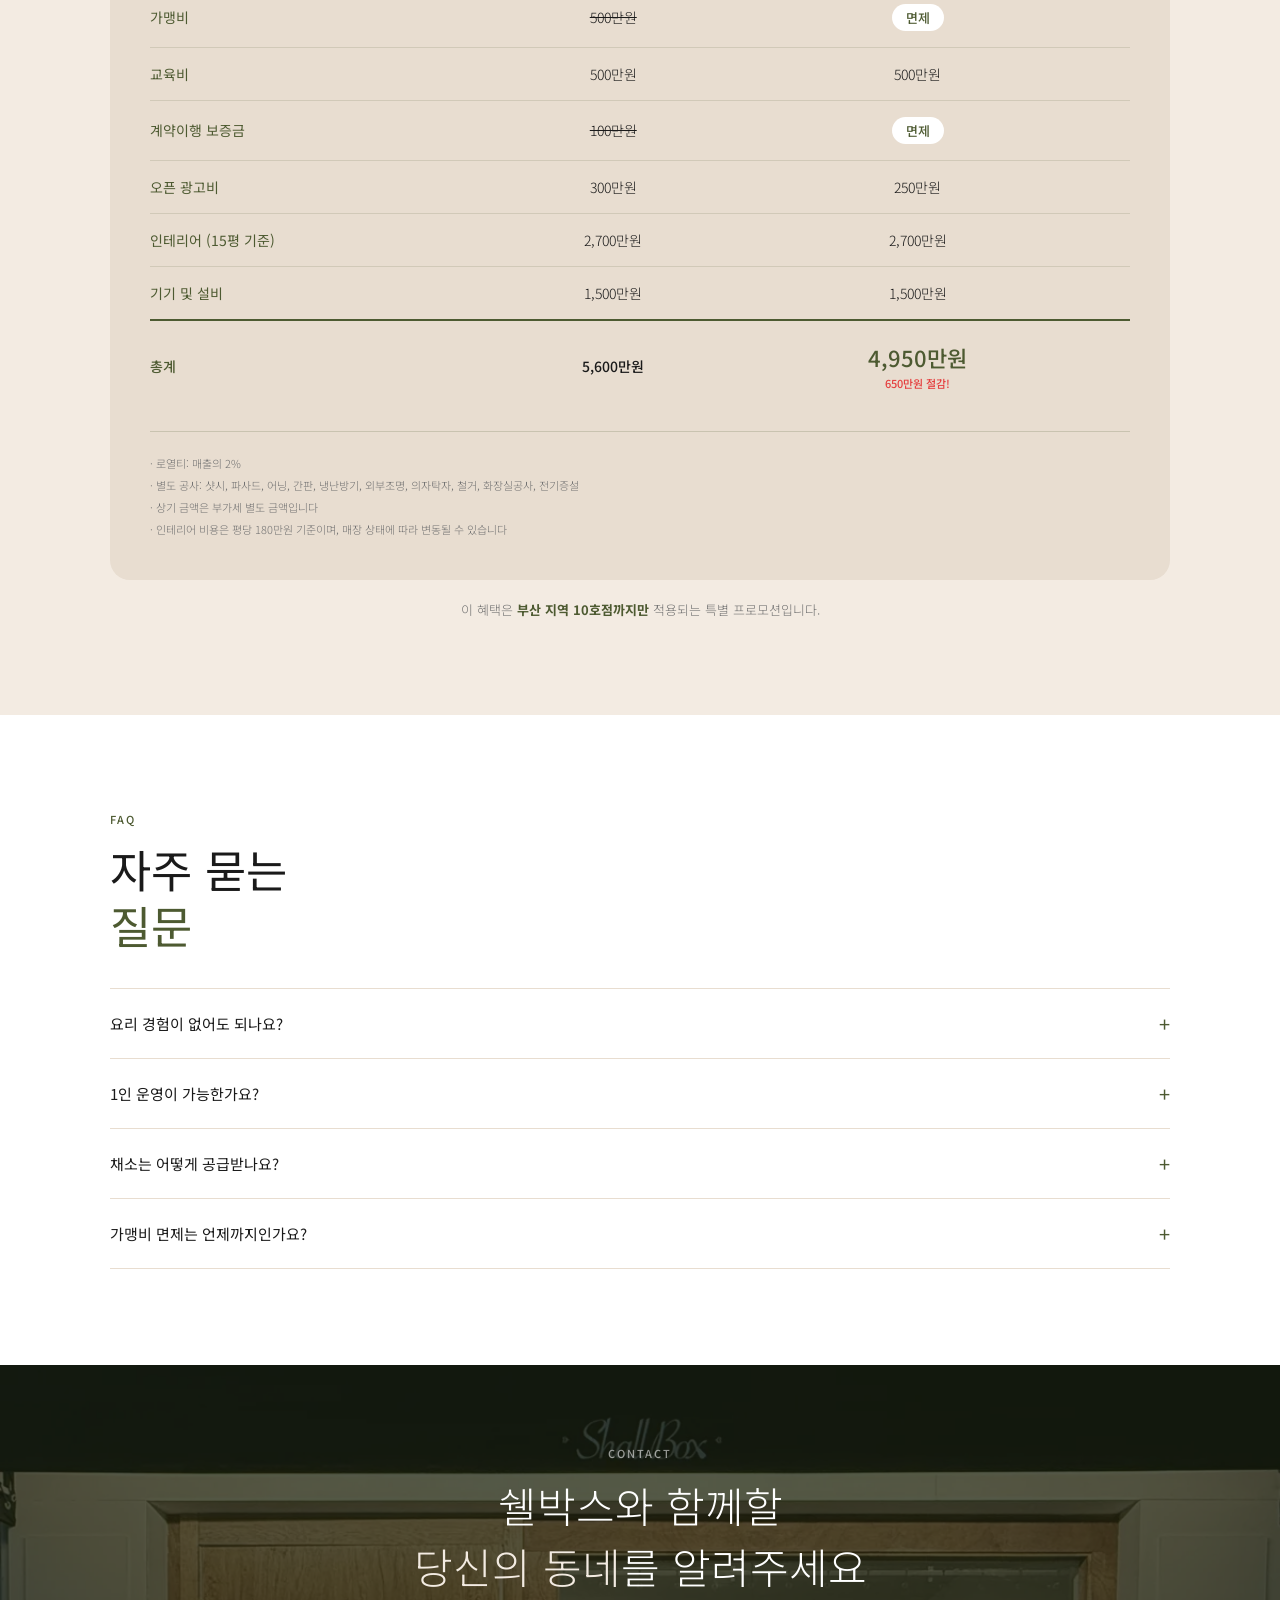
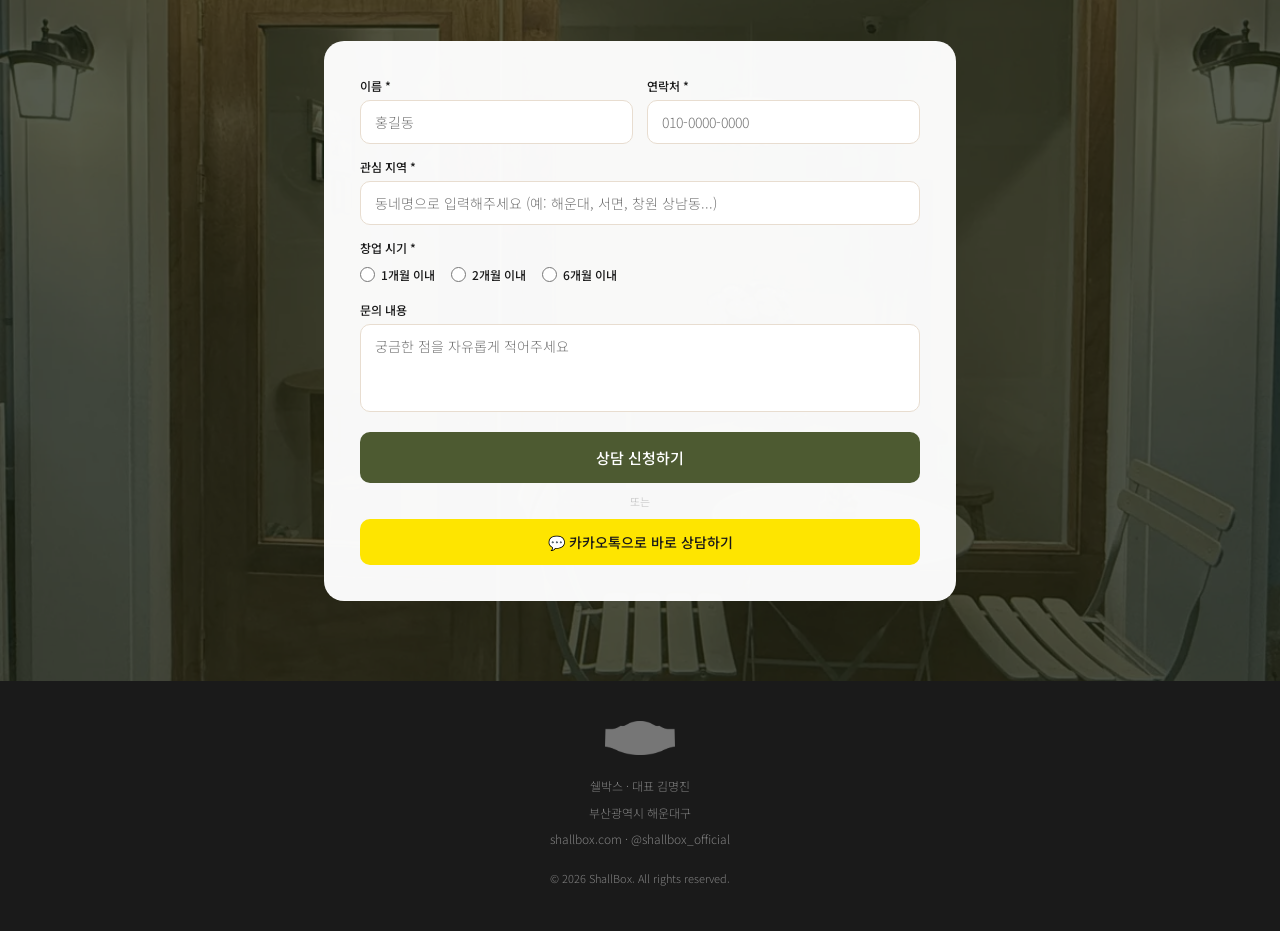
==== commit bbfc05d1: "리뷰 섹션 통합" ====
--- a/index.html
+++ b/index.html
@@ -164,11 +164,11 @@
     }
     .review-phones-wrap::-webkit-scrollbar { display: none; }
     .review-phone-col { flex-shrink: 0; scroll-snap-align: start; display: flex; flex-direction: column; align-items: center; gap: 14px; }
-    .iphone { width: 200px; background: #1a1a1a; border-radius: 38px; padding: 8px; box-shadow: 0 0 0 1px #2a2a2a, 0 0 0 2.5px #1a1a1a, 0 0 0 3.5px #3a3a3a, 0 20px 48px rgba(0,0,0,.15); position: relative; }
+    .iphone { width: 200px; background: #1a1a1a; border-radius: 38px; padding: 6px; box-shadow: 0 0 0 1px #2a2a2a, 0 0 0 2.5px #1a1a1a, 0 0 0 3.5px #3a3a3a, 0 20px 48px rgba(0,0,0,.15); position: relative; }
     .iphone::before { content:''; position: absolute; left: -3px; top: 64px; width: 3px; height: 26px; background: #2a2a2a; border-radius: 2px 0 0 2px; }
     .iphone::after { content:''; position: absolute; right: -3px; top: 82px; width: 3px; height: 44px; background: #2a2a2a; border-radius: 0 2px 2px 0; }
-    .iphone-screen { background: #000; border-radius: 30px; overflow: hidden; aspect-ratio: 9/19.5; position: relative; }
-    .iphone-screen video { width: 100%; height: 100%; object-fit: contain; background: #fff; display: block; }
+    .iphone-screen { background: #000; border-radius: 33px; overflow: hidden; aspect-ratio: 1206/2622; position: relative; }
+    .iphone-screen video { width: 100%; height: 100%; object-fit: fill; display: block; }
     .iphone-notch { position: absolute; top: 0; left: 50%; transform: translateX(-50%); width: 80px; height: 22px; background: #1a1a1a; border-radius: 0 0 14px 14px; z-index: 10; }
     .review-branch-name { font-size: 13px; font-weight: 500; color: var(--black); text-align: center; }
     .review-branch-tag { display: inline-block; font-size: 11px; font-weight: 500; color: var(--green); background: var(--cream); padding: 4px 14px; border-radius: 999px; }
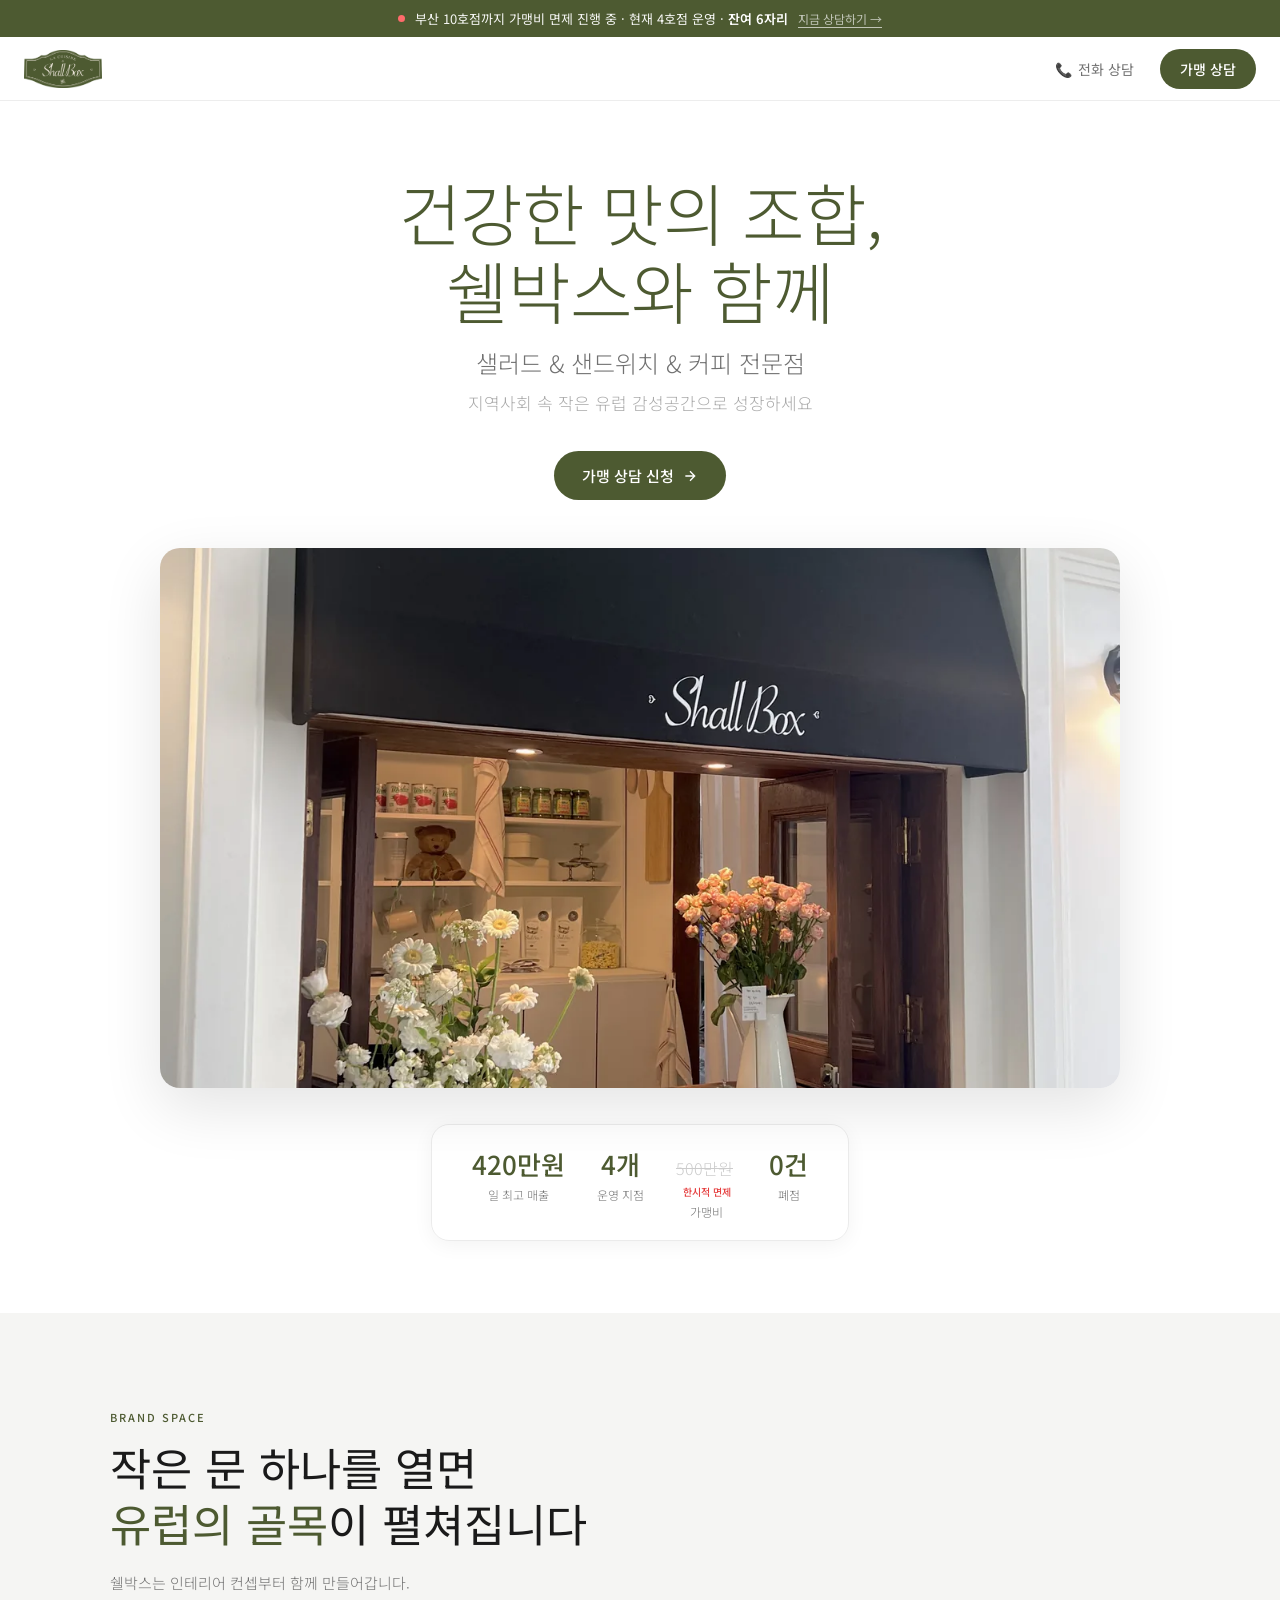
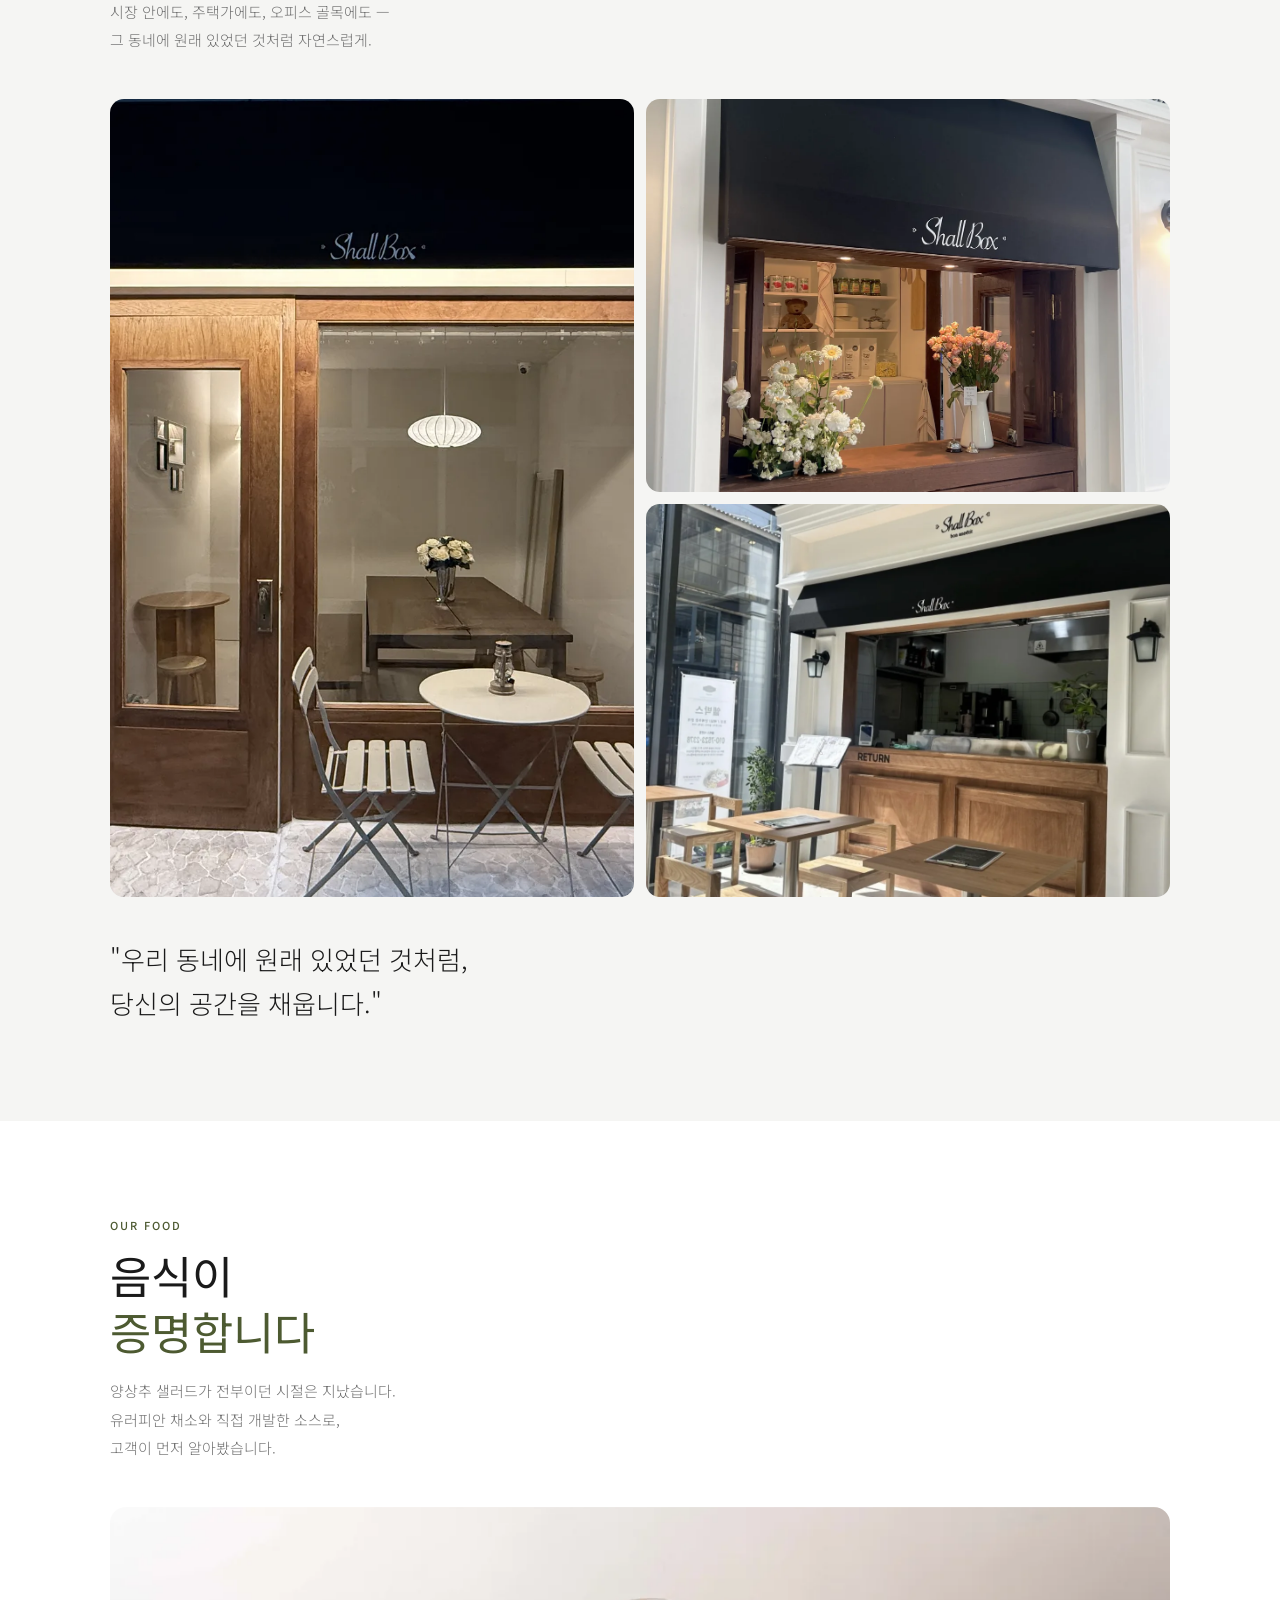
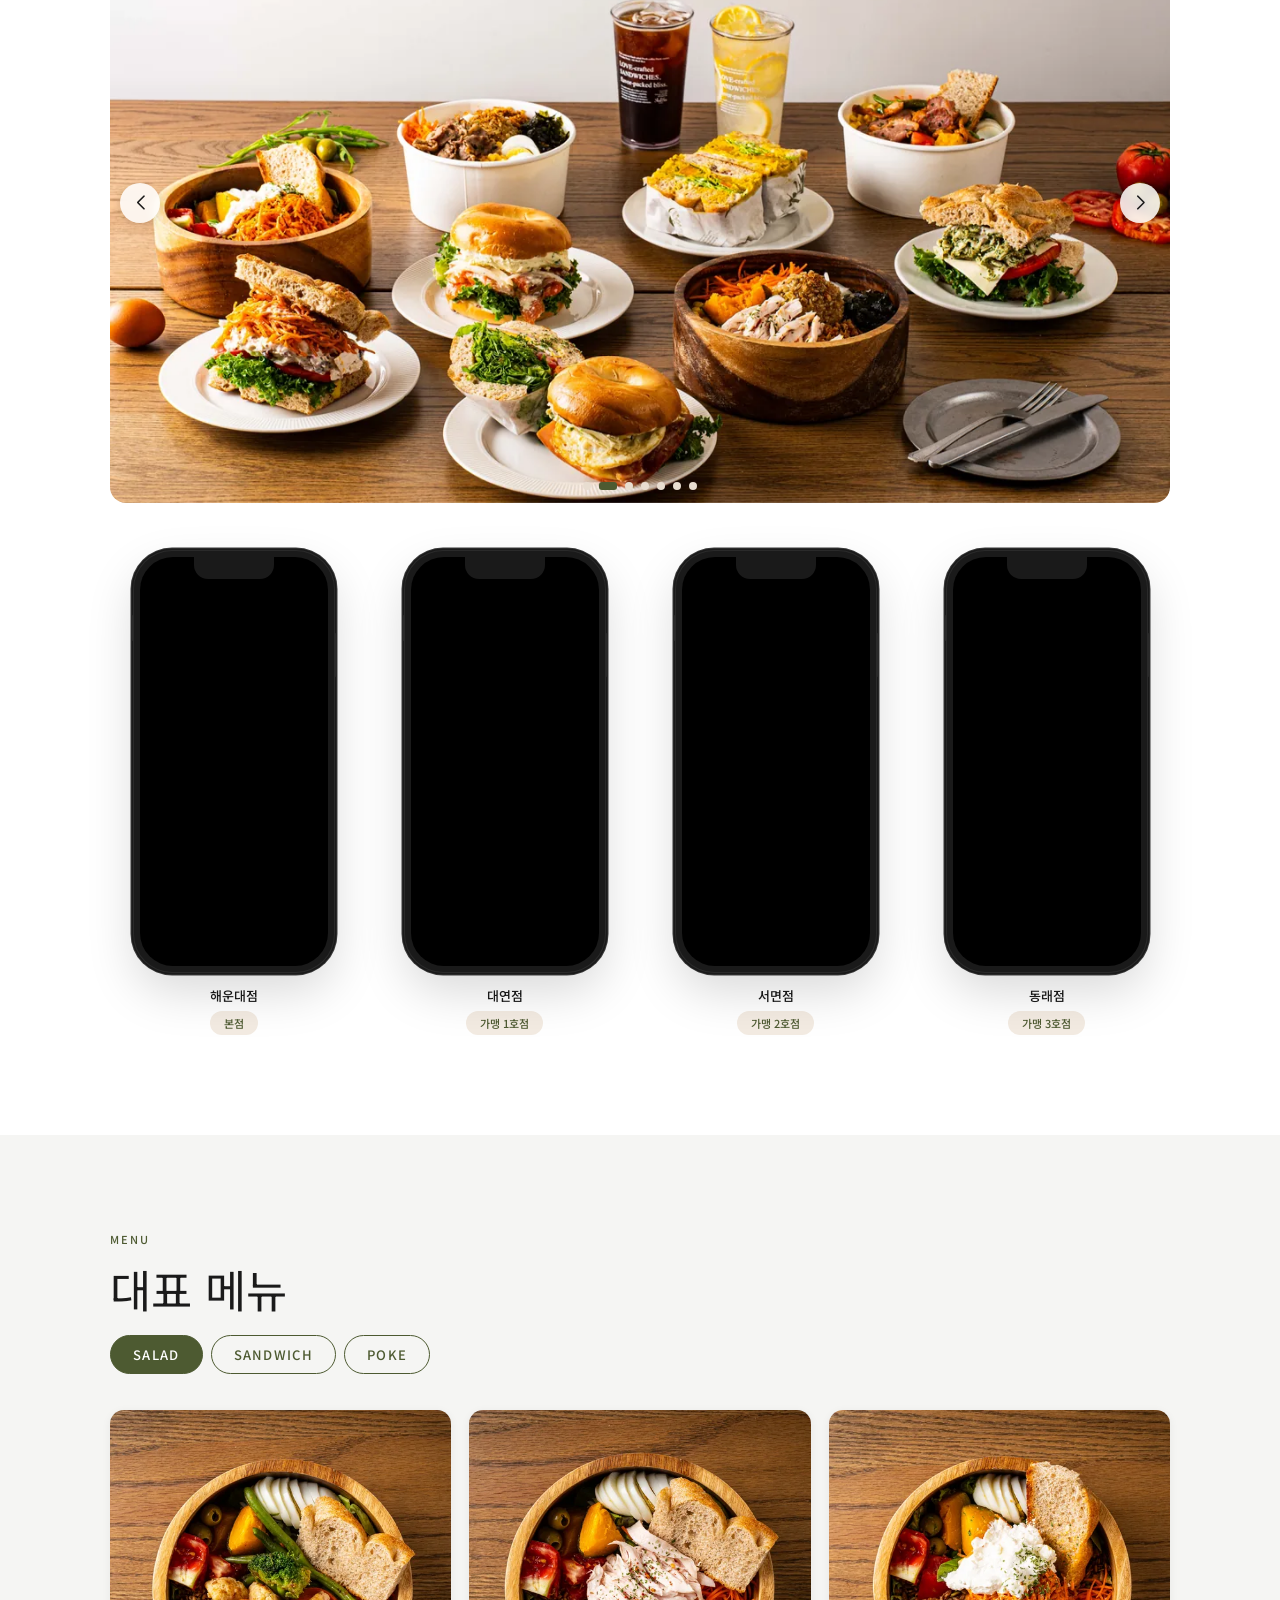
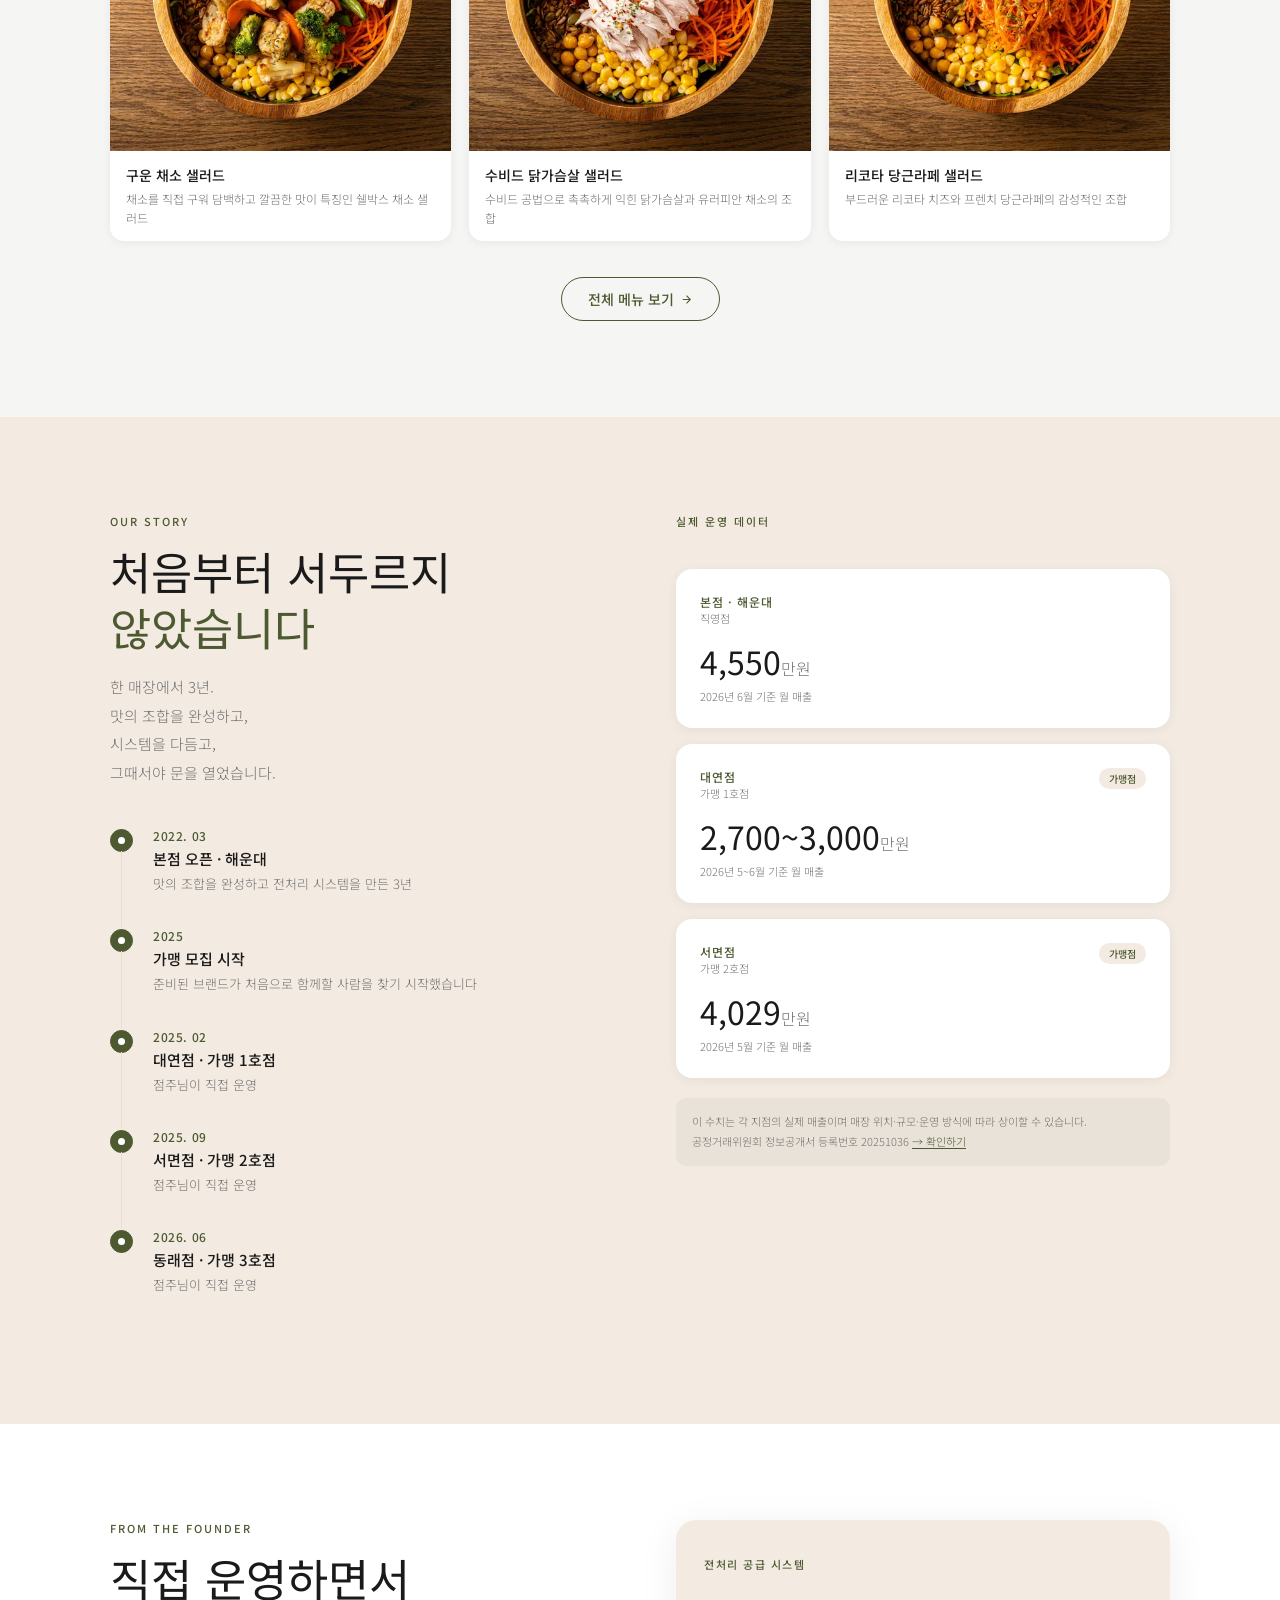
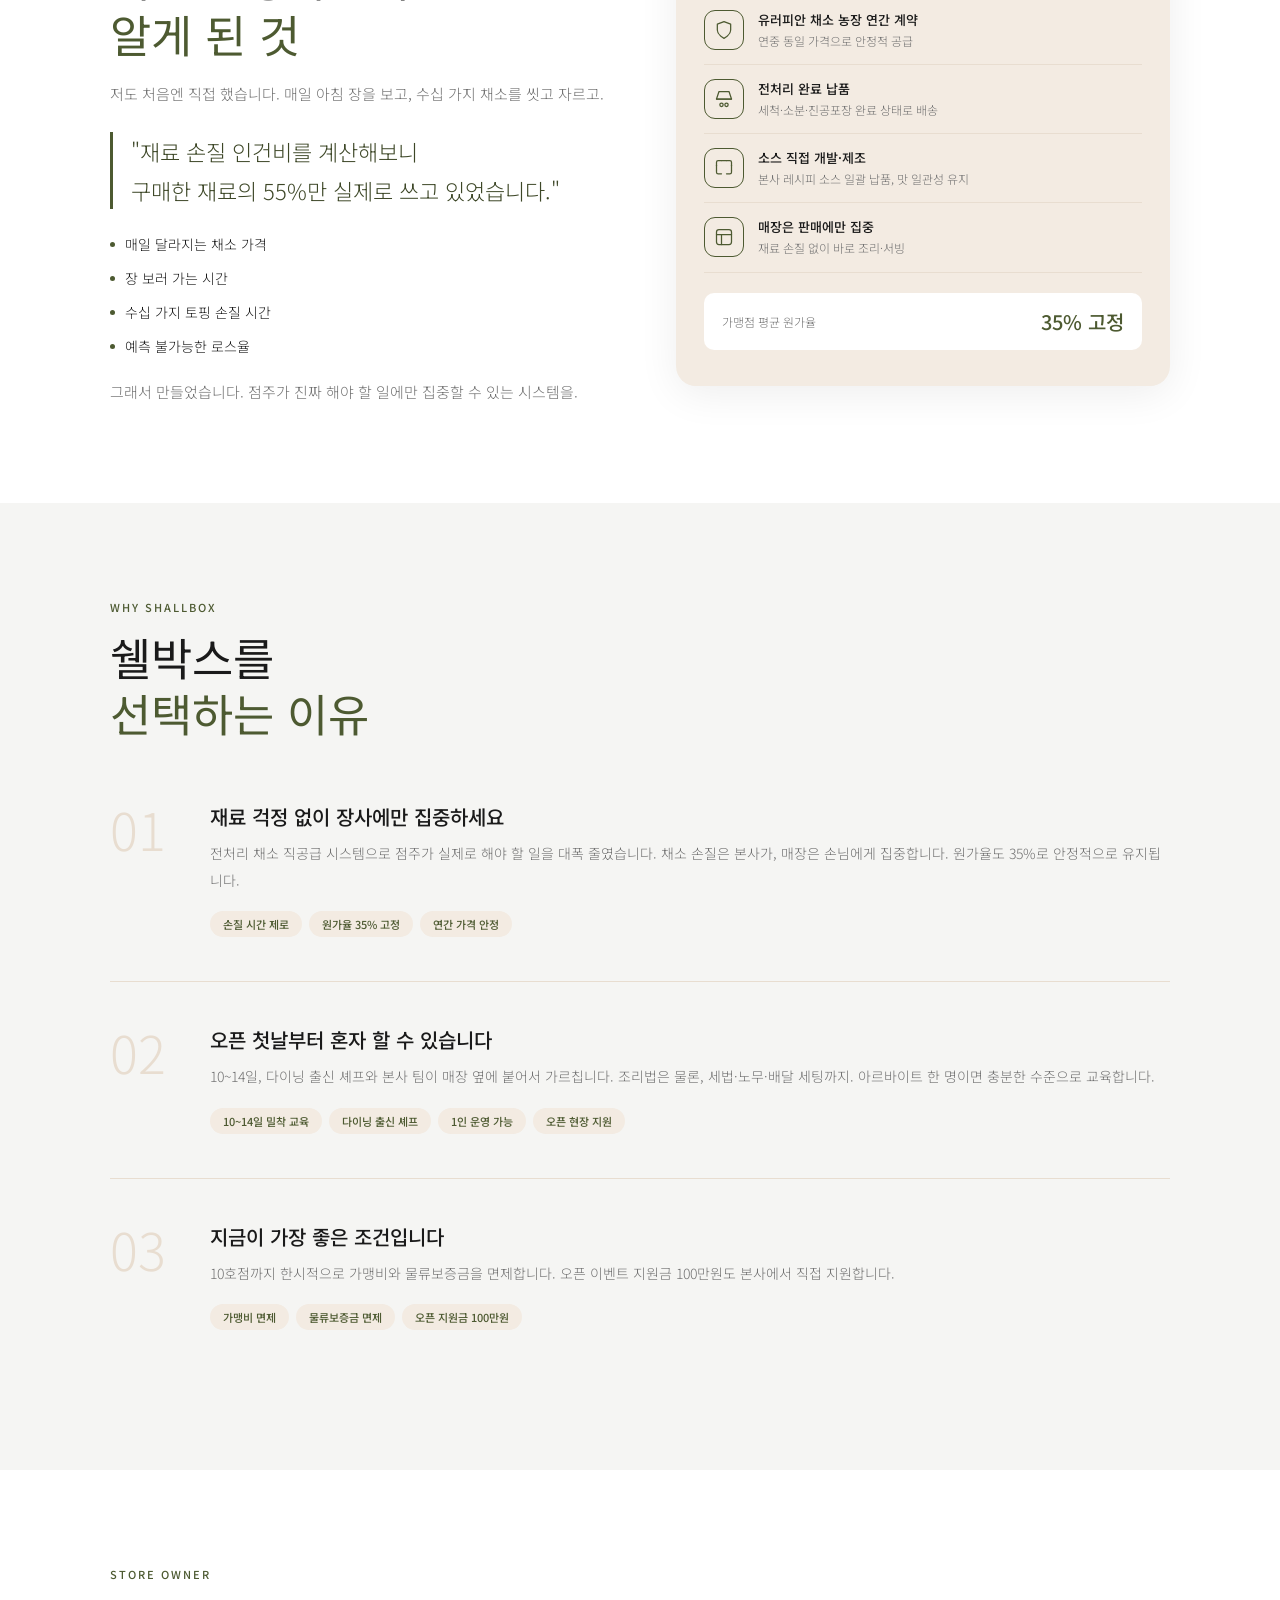
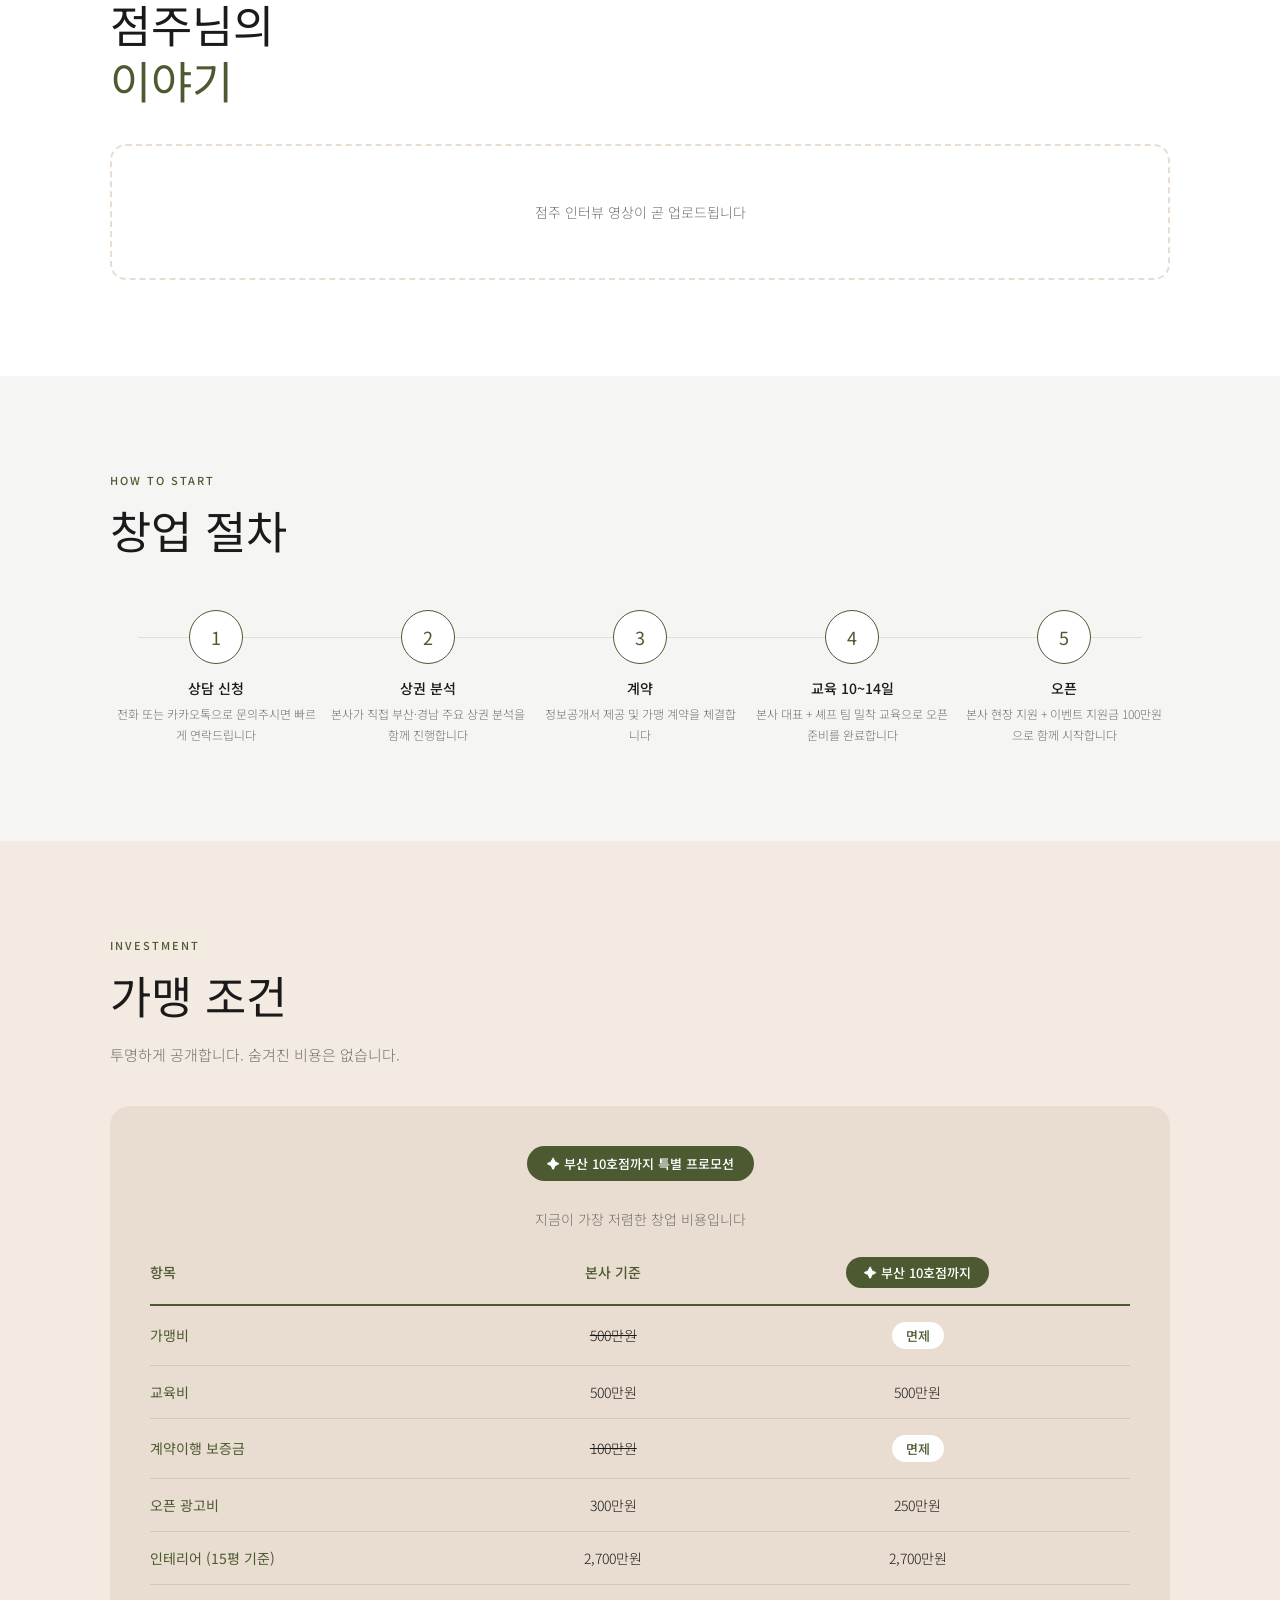
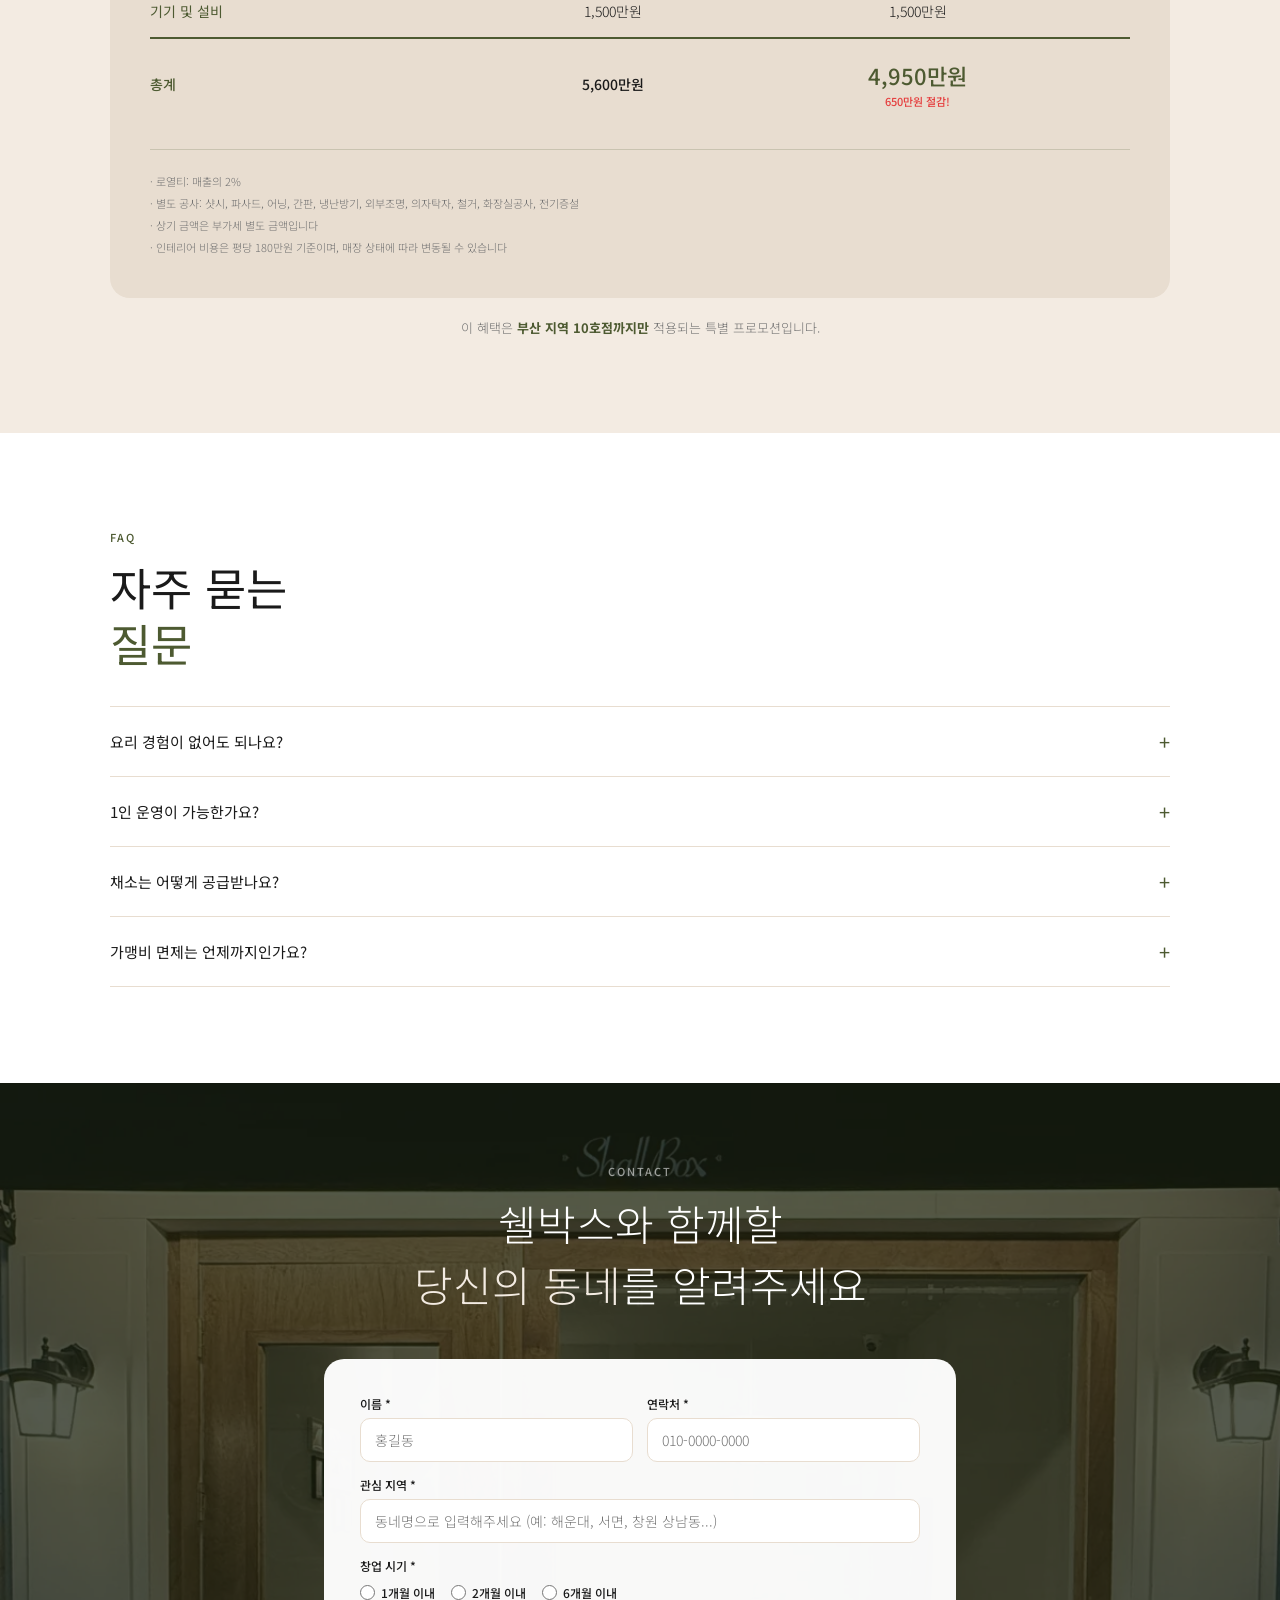
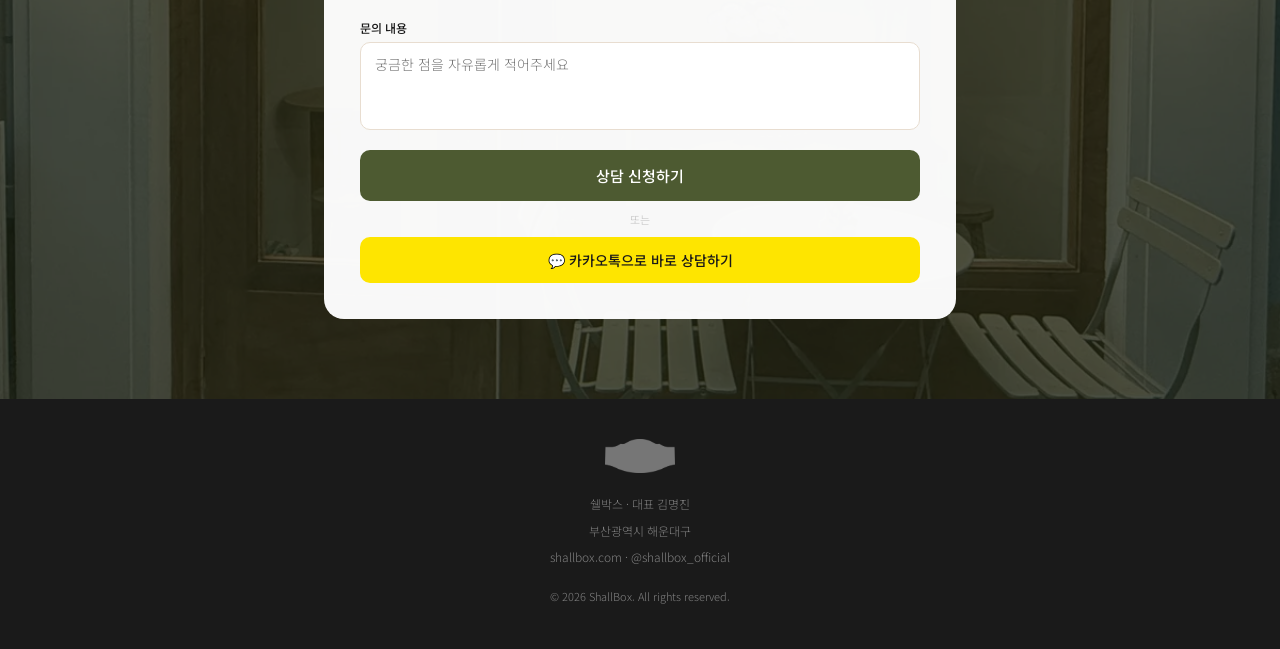
==== commit b71bf9bc: "리뷰 섹션 통합" ====
--- a/index.html
+++ b/index.html
@@ -568,19 +568,6 @@
   </div>
 </section>
 
-<!-- STATS -->
-<section class="section stats-section">
-  <div class="section-inner">
-    <div class="stats-grid">
-      <div><span class="stat-num">2022</span><p class="stat-label">브랜드 시작</p></div>
-      <div><span class="stat-num">4</span><p class="stat-label">운영 지점</p></div>
-      <div><span class="stat-num">0</span><p class="stat-label">폐점</p></div>
-      <div><span class="stat-num">4,000<small style="font-size:.48em">만원</small></span><p class="stat-label">본점 월평균 매출</p></div>
-      <div><span class="stat-num">35<small style="font-size:.48em">%</small></span><p class="stat-label">가맹점 평균 원가율</p></div>
-    </div>
-  </div>
-</section>
-
 <!-- GROWTH STORY -->
 <section class="section growth-section">
   <div class="section-inner">
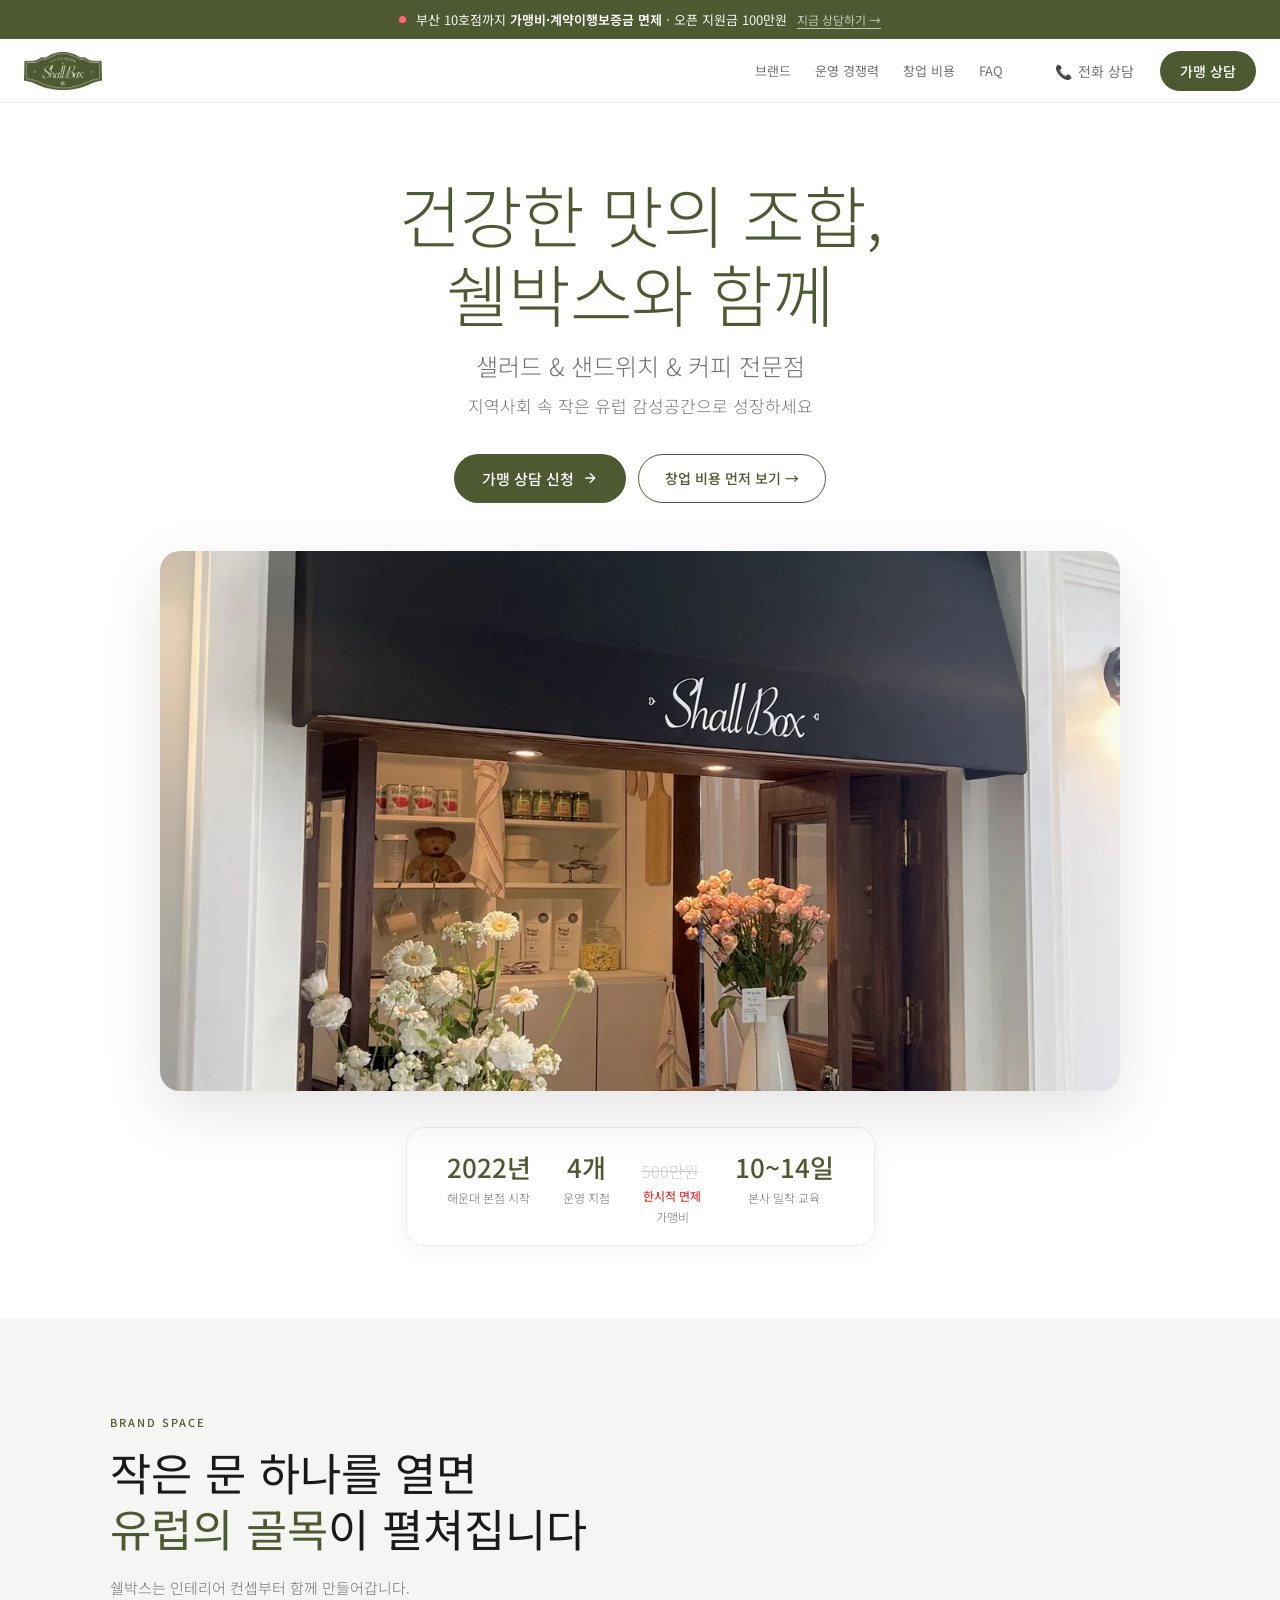
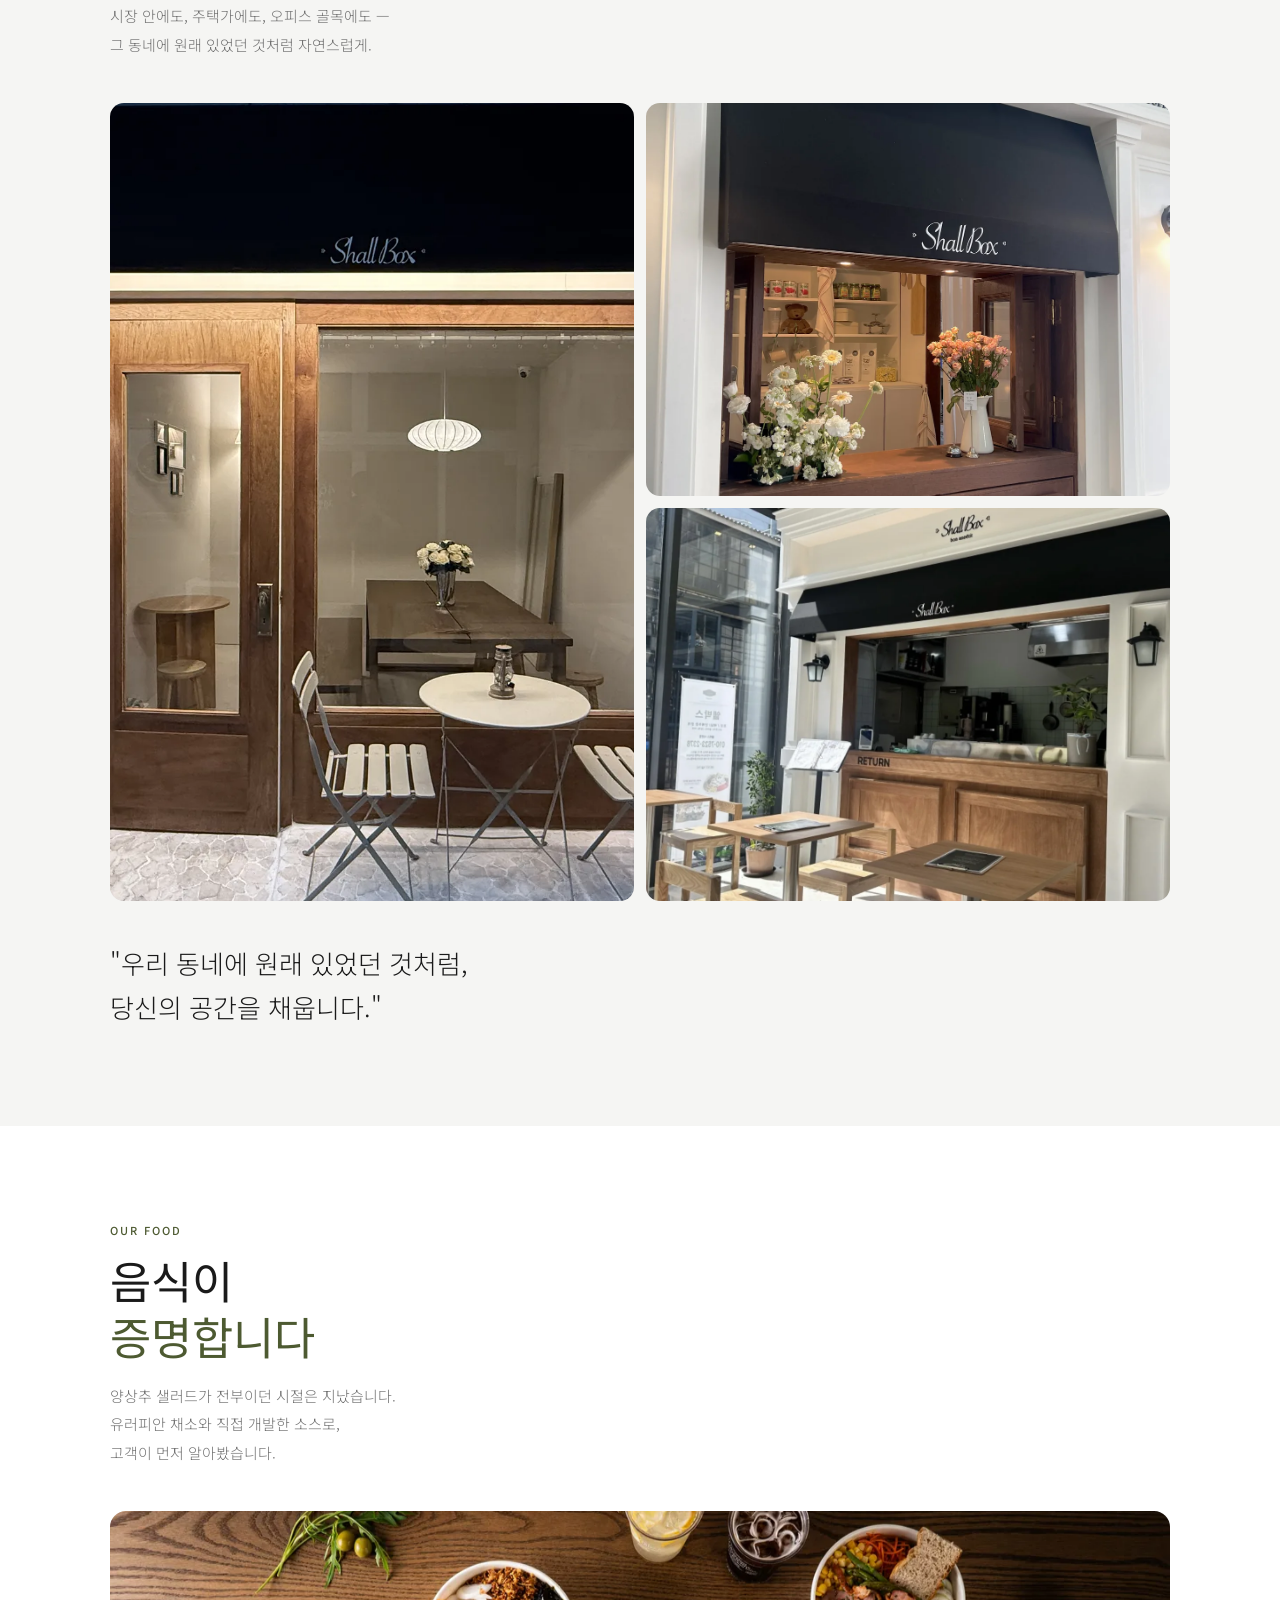
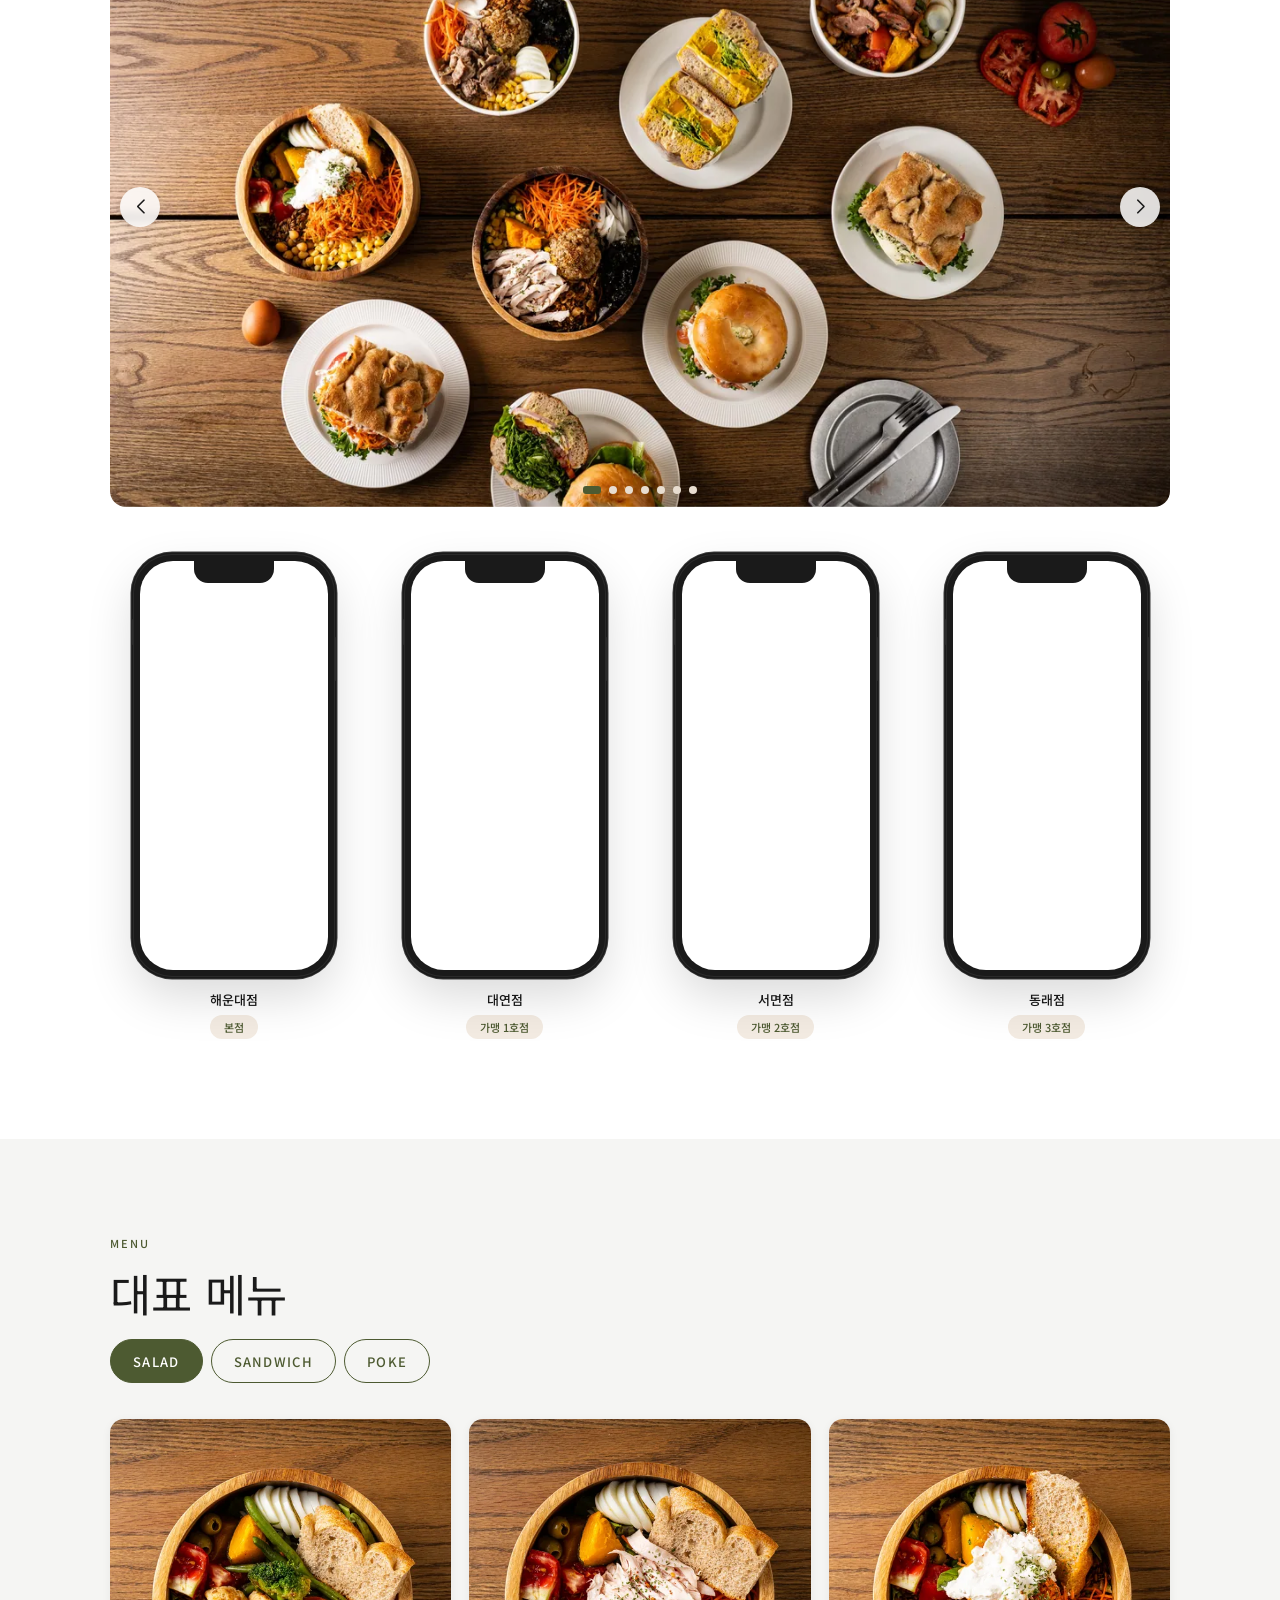
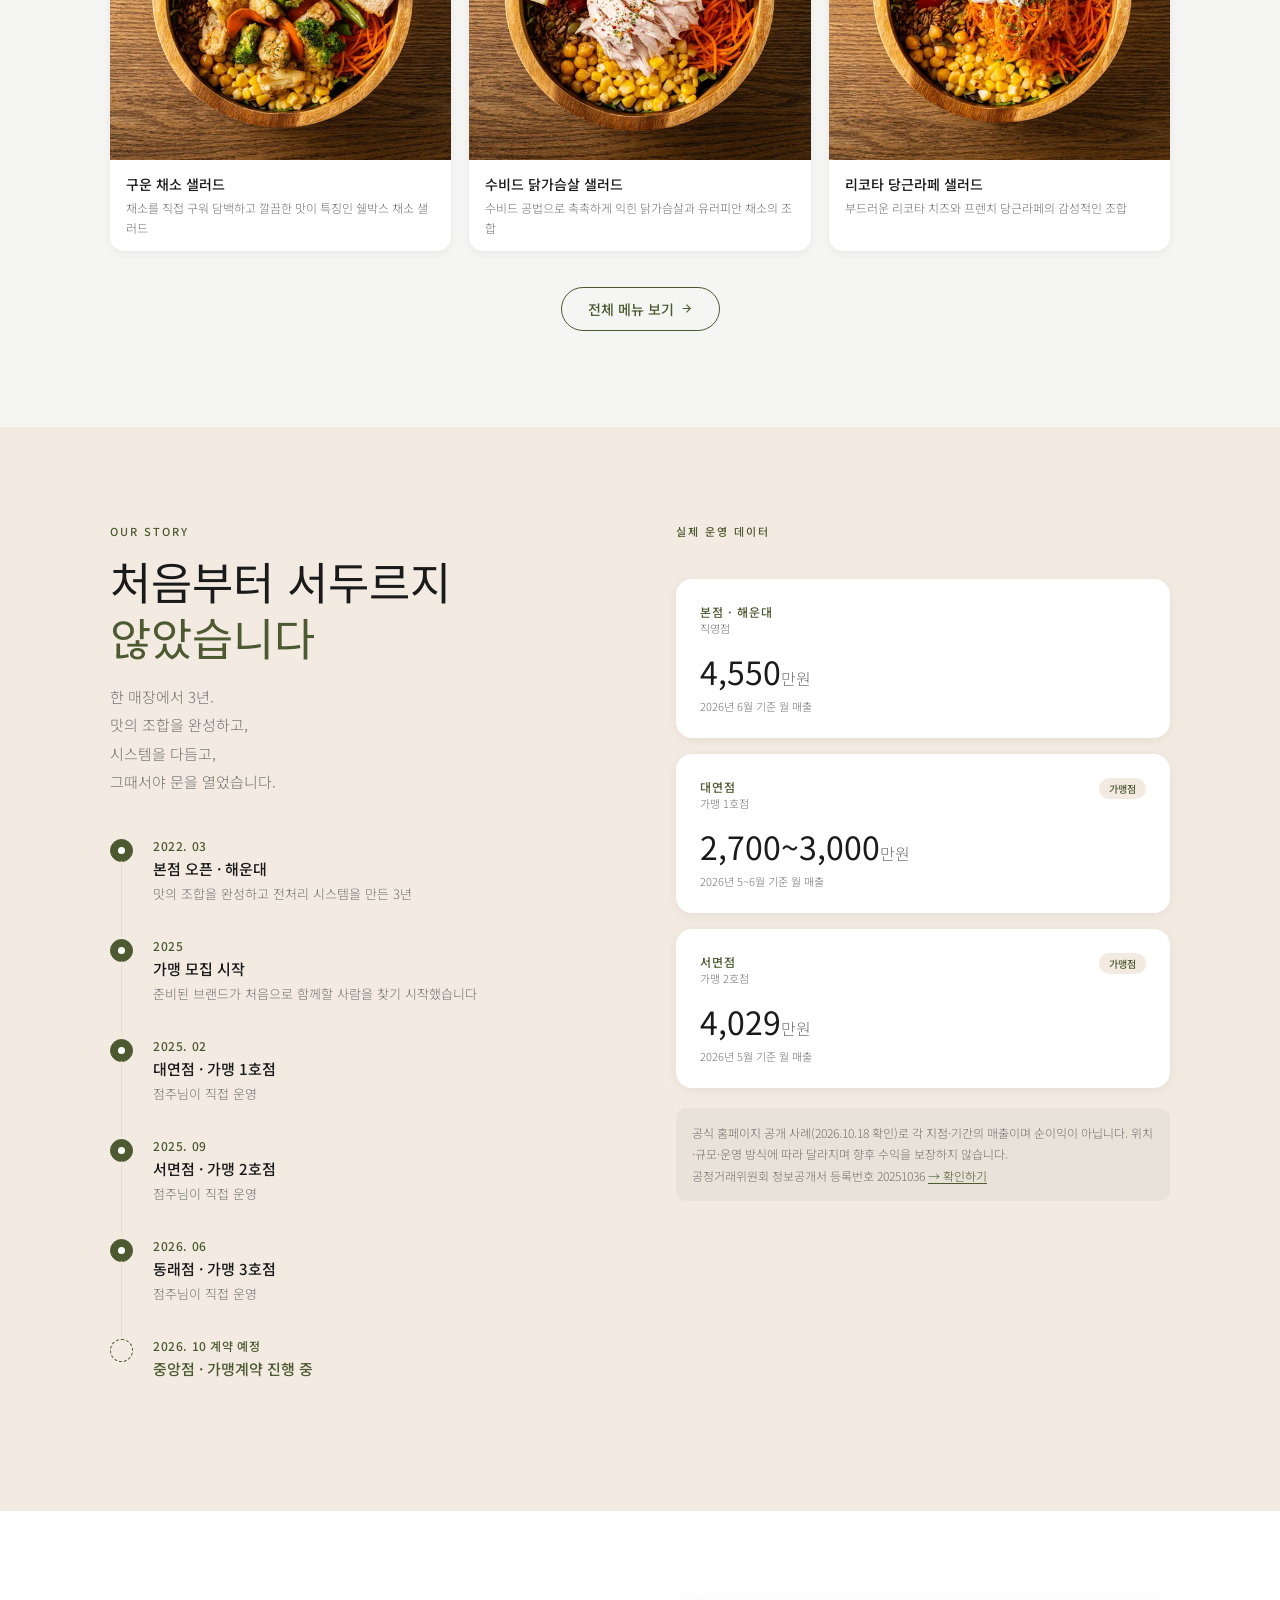
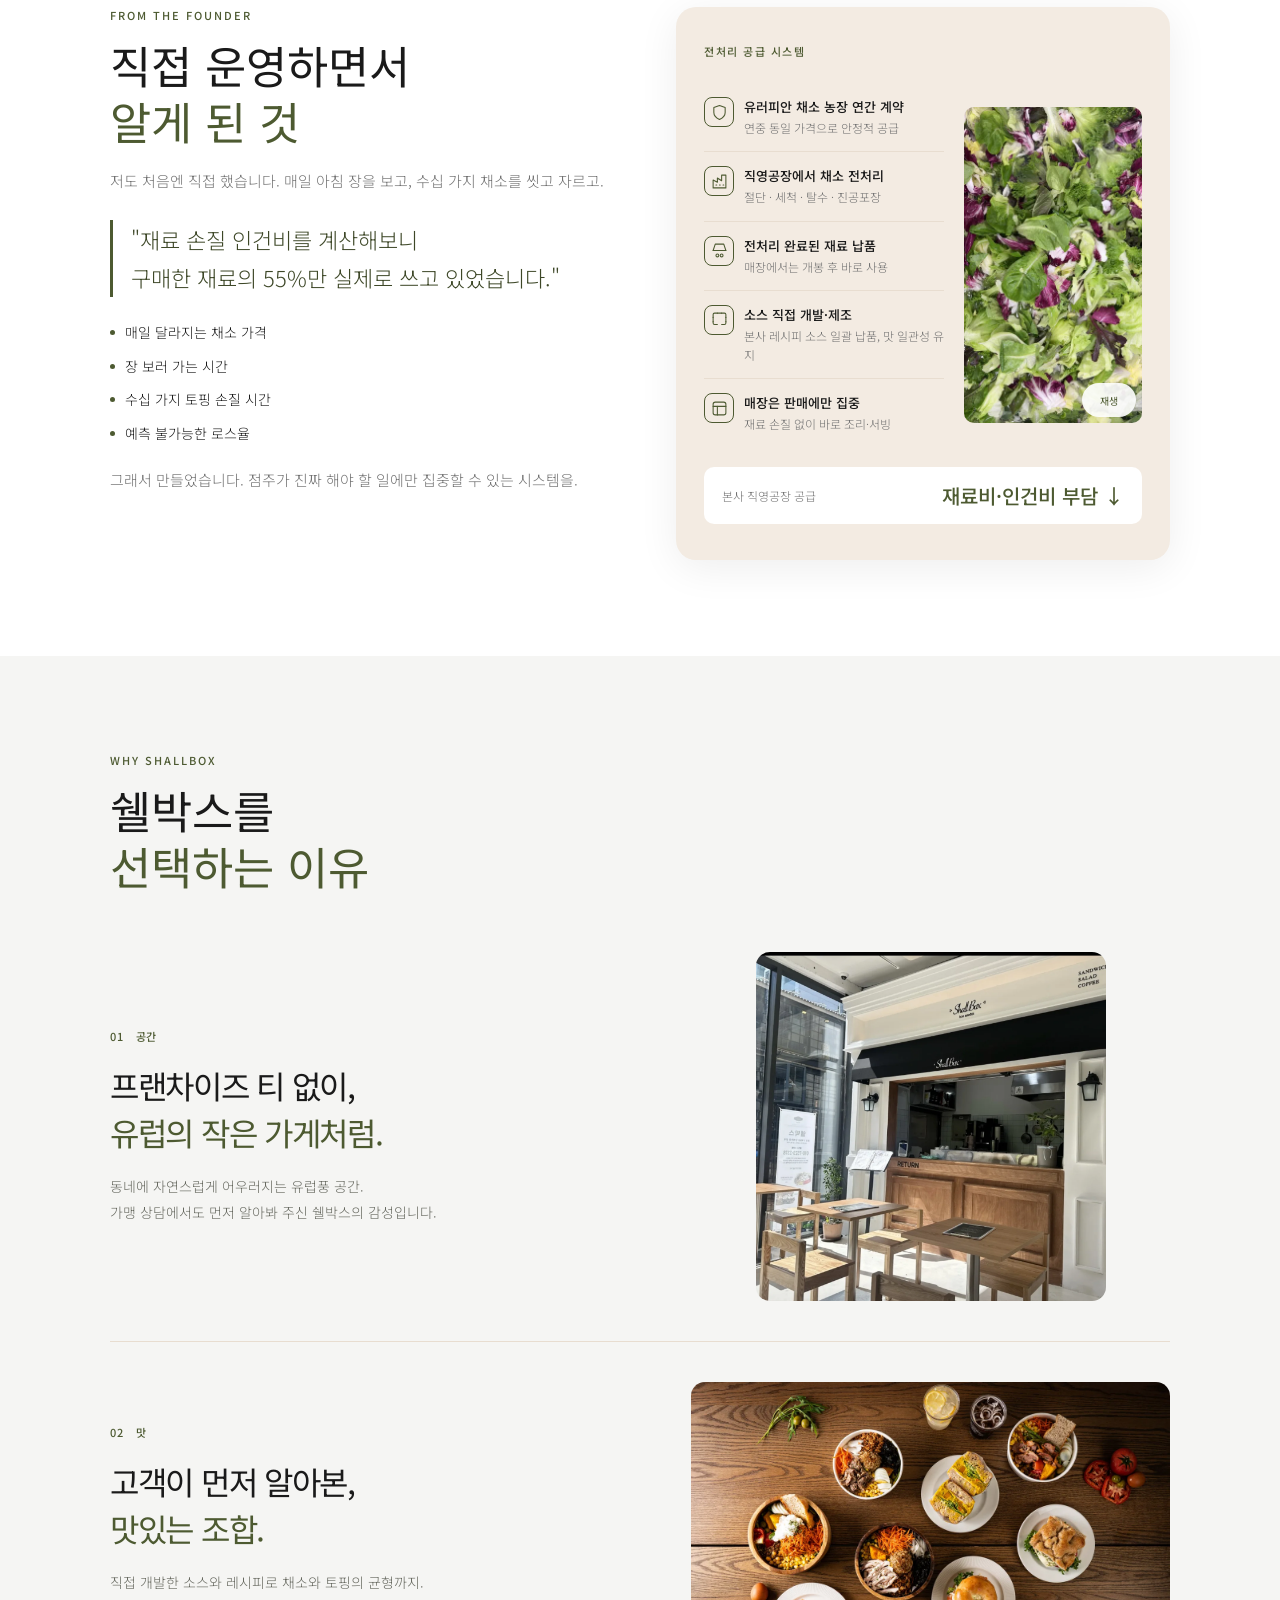
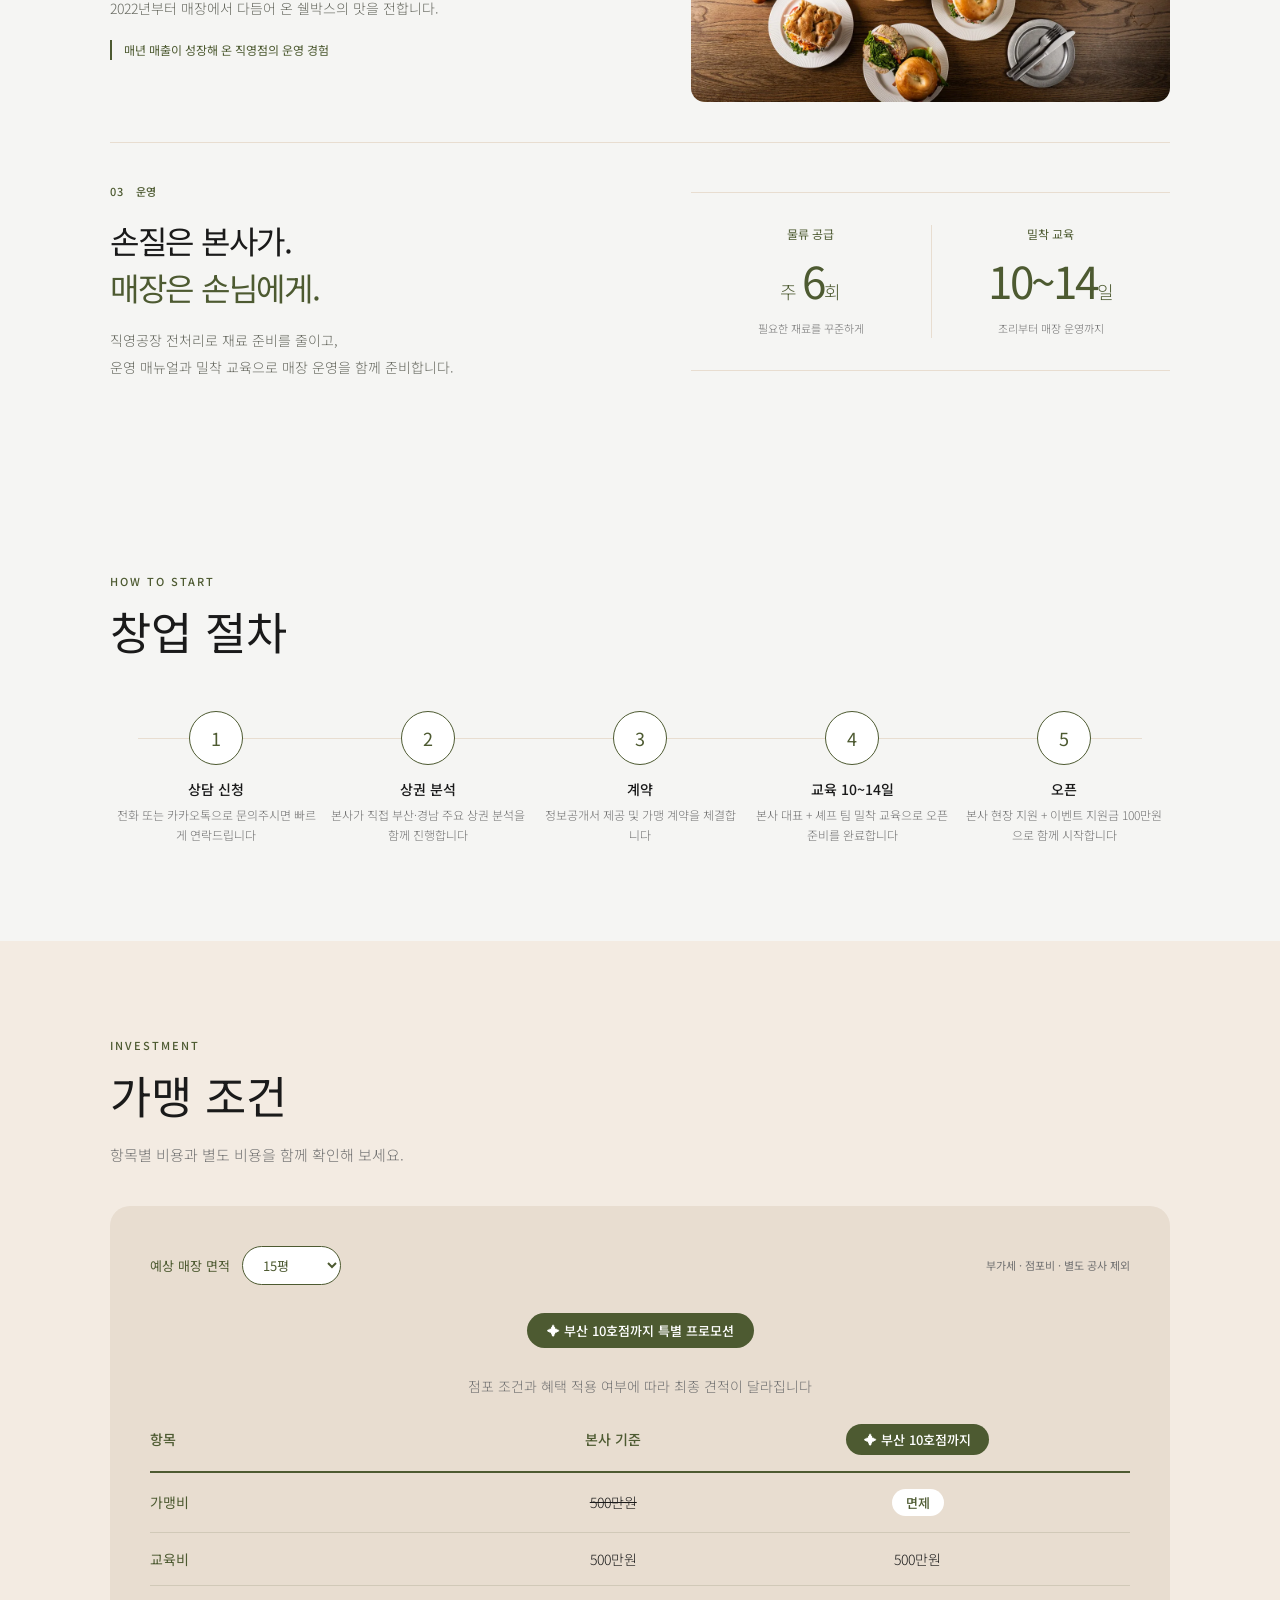
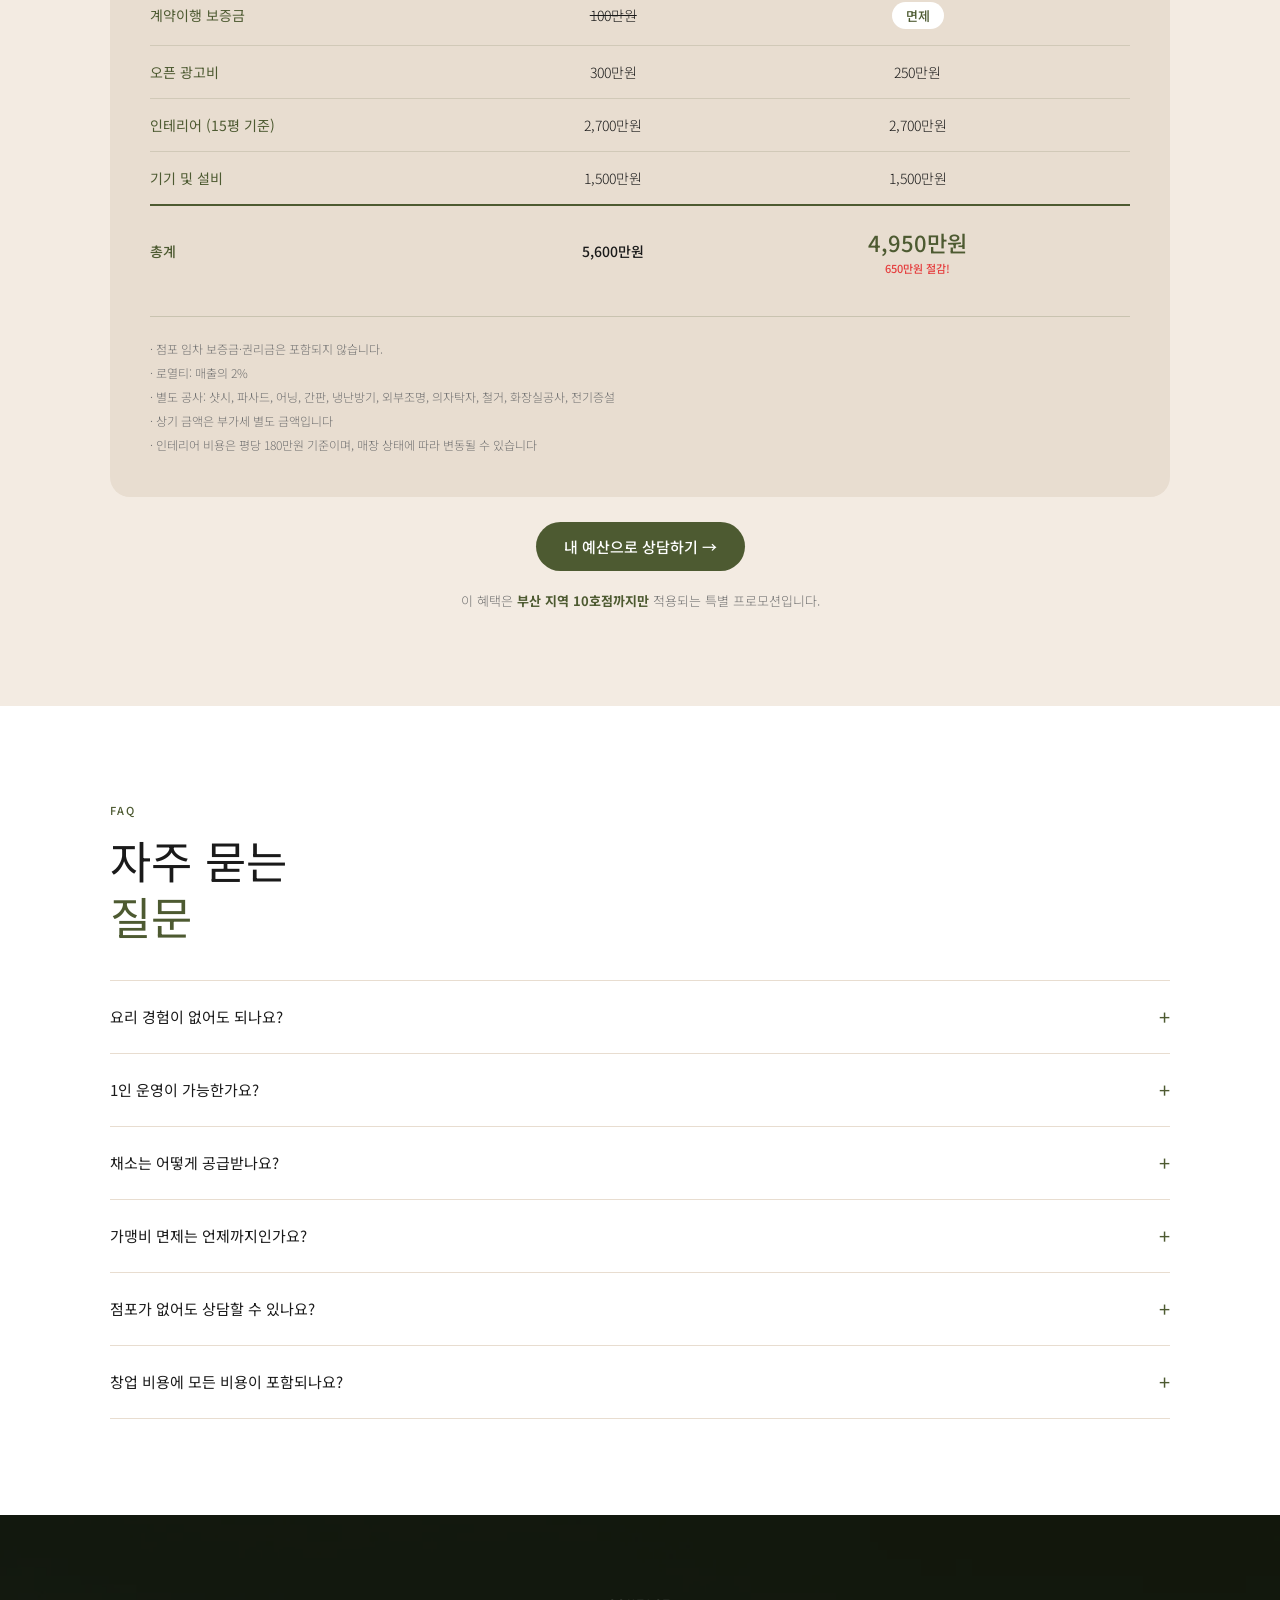
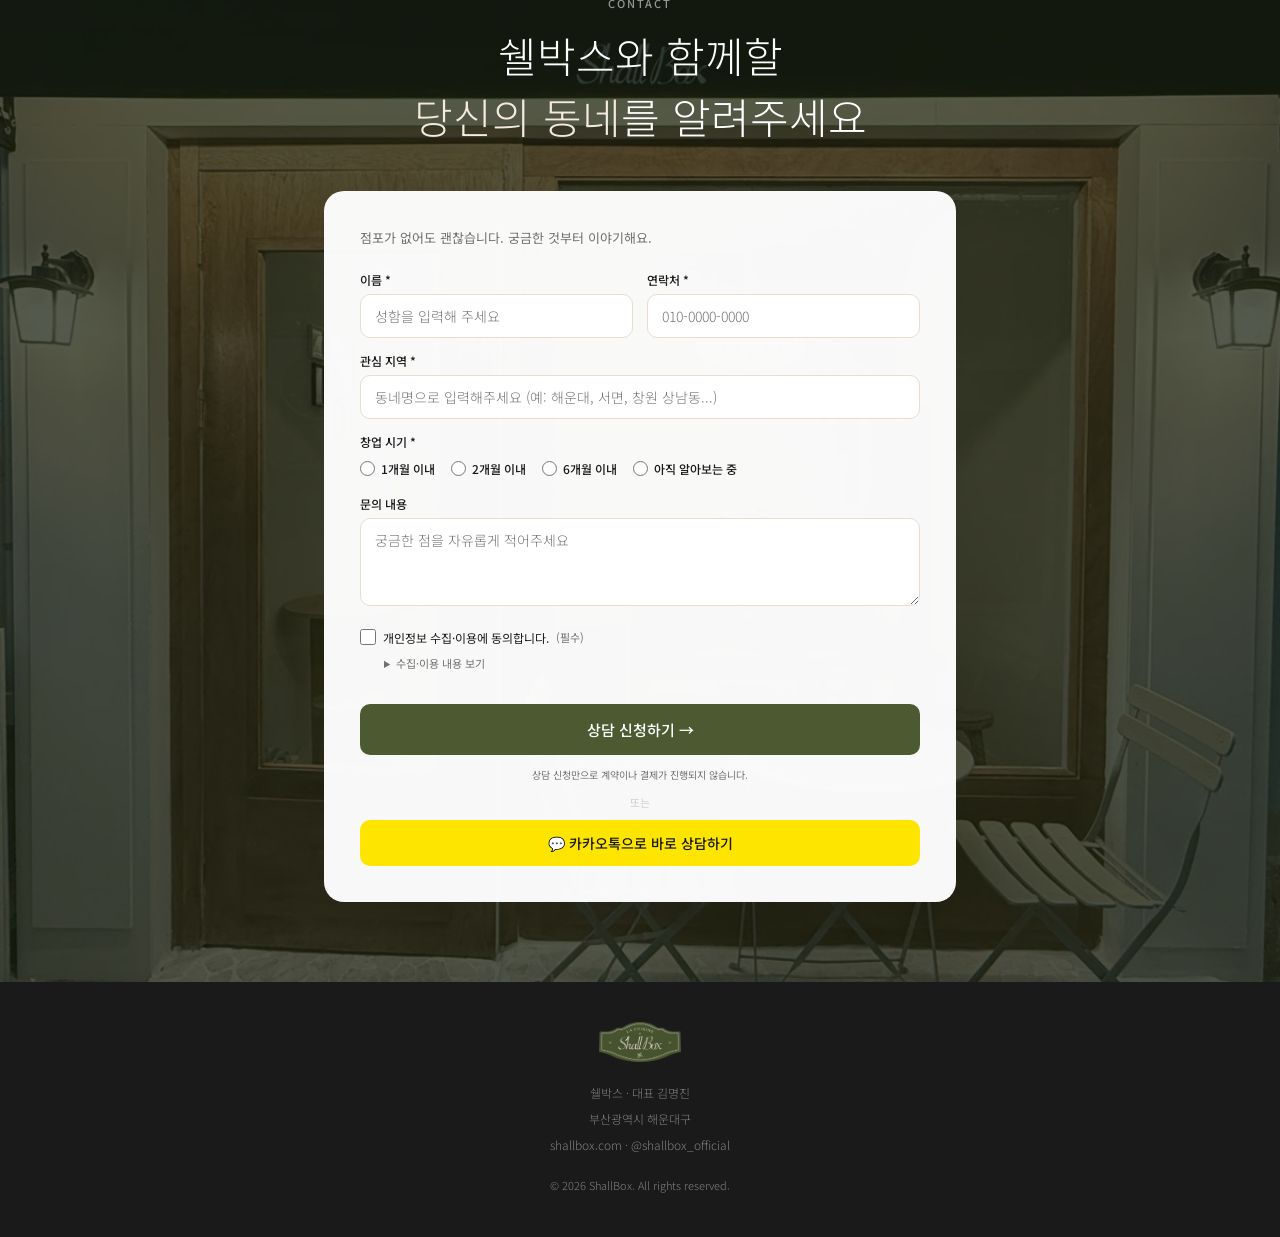
==== commit e4014eac: "최종본: 설명 문구, 태그 보완, 파비콘·리뷰영상·폼 수정" ====
--- a/index.html
+++ b/index.html
@@ -3,61 +3,42 @@
 <head>
   <meta charset="UTF-8" />
   <meta name="viewport" content="width=device-width, initial-scale=1.0" />
-  <title>쉘박스 프랜차이즈 가맹 | 부산 샐러드·샌드위치 창업 | ShallBox</title>
-  <meta name="description" content="부산·경남 샐러드 프랜차이즈 쉘박스 가맹 모집. 전처리 채소 직공급 시스템, 가맹비 면제(10호점까지), 본점 월매출 4,550만원. 샐러드·샌드위치·포케 전문 프랜차이즈 창업 상담." />
-  <meta name="keywords" content="부산 샐러드 프랜차이즈, 샐러드 가맹점, 샌드위치 프랜차이즈 창업, 부산 프랜차이즈 가맹, 경남 샐러드 창업, 쉘박스 가맹, 샐러드 창업 비용, 포케 프랜차이즈, 부산 창업, 건강식 프랜차이즈" />
+  <title>가맹비 없이 시작하는 부산 샐러드·샌드위치·포케 프랜차이즈 | 쉘박스</title>
+  <meta name="description" content="예뻐서 들어오고, 맛있어서 다시 찾는 곳. 부산 10호점까지 가맹비·계약이행보증금 면제, 오픈 지원금 100만원까지. 유럽의 감성을 담은 샐러드·샌드위치·포케 프랜차이즈 쉘박스. 직접 개발한 레시피로 맛의 차이를, 본사 직영공장 전처리로 운영의 여유를 만듭니다. 우리 동네의 작은 유럽, 이제 당신의 매장으로 시작하세요." />
+  <meta name="keywords" content="부산 샐러드 프랜차이즈, 샐러드 창업, 샌드위치 창업, 포케 창업, 부산 프랜차이즈 가맹, 경남 창업, 울산 창업, 가맹비 없는 프랜차이즈, 1인 운영 창업, 소자본 창업, 건강식 프랜차이즈, 샐러드 가맹점, 샌드위치 가맹점, 포케 가맹점, 부산 소자본 창업" />
   <meta name="robots" content="index, follow" />
   <meta name="author" content="쉘박스 (ShallBox)" />
-  <meta name="google-site-verification" content="xRuqF3gj7WeWtA804Wg8YP2bScf7pF4eXnNn8JuhjBM" />
-  <meta name="naver-site-verification" content="cf9eb0e3fee758fafe47dcf0a2f388f9b97ccfc8" />
+  <meta name="theme-color" content="#4d5a31" />
+  <meta name="format-detection" content="telephone=no" />
   <link rel="canonical" href="https://shallbox.com/" />
-  <link rel="icon" type="image/png" href="images/favicon.png" />
-  <link rel="apple-touch-icon" href="images/apple-touch-icon.png" />
+  <link rel="icon" type="image/png" sizes="64x64" href="/images/favicon.png" />
+  <link rel="apple-touch-icon" sizes="180x180" href="/images/apple-touch-icon.png" />
 
   <!-- Open Graph -->
   <meta property="og:type" content="website" />
   <meta property="og:url" content="https://shallbox.com/" />
   <meta property="og:title" content="쉘박스 프랜차이즈 | 부산 샐러드·샌드위치 창업" />
-  <meta property="og:description" content="부산·경남 샐러드 프랜차이즈 쉘박스. 가맹비 면제, 전처리 채소 직공급, 본점 월매출 4,550만원." />
-  <meta property="og:image" content="https://shallbox.com/images/store_bon.webp" />
+  <meta property="og:description" content="예뻐서 들어오고, 맛있어서 다시 찾는 곳. 부산 10호점까지 가맹비·계약이행보증금 면제, 오픈 지원금 100만원까지. 유럽의 감성을 담은 샐러드·샌드위치·포케 프랜차이즈 쉘박스. 직접 개발한 레시피로 맛의 차이를, 본사 직영공장 전처리로 운영의 여유를 만듭니다. 우리 동네의 작은 유럽, 이제 당신의 매장으로 시작하세요." />
+  <meta property="og:image" content="https://shallbox.com/images/og-image.jpg" />
+  <meta property="og:image:width" content="1200" />
+  <meta property="og:image:height" content="630" />
+  <meta property="og:image:alt" content="쉘박스 해운대 본점 외관" />
   <meta property="og:locale" content="ko_KR" />
   <meta property="og:site_name" content="쉘박스 (ShallBox)" />
   <meta name="twitter:card" content="summary_large_image" />
-  <meta name="twitter:image" content="https://shallbox.com/images/store_bon.webp" />
-
-  <!-- Schema.org -->
-  <script type="application/ld+json">
-  {
-    "@context": "https://schema.org",
-    "@graph": [
-      {
-        "@type": "FoodEstablishment",
-        "@id": "https://shallbox.com/#organization",
-        "name": "쉘박스 (ShallBox)",
-        "url": "https://shallbox.com",
-        "logo": "https://shallbox.com/images/logo.png",
-        "description": "건강한 맛 조합을 연구하는 부산 샐러드·샌드위치·포케 전문 프랜차이즈",
-        "foundingDate": "2022-03",
-        "telephone": "010-7705-5321",
-        "sameAs": ["https://www.instagram.com/shallbox_official"]
-      },
-      {
-        "@type": "FAQPage",
-        "mainEntity": [
-          {"@type": "Question","name": "쉘박스 가맹 창업 비용은 얼마인가요?","acceptedAnswer": {"@type": "Answer","text": "부동산 비용 제외 약 4,950만원입니다. 현재 10호점까지 가맹비와 보증금을 면제하는 프로모션 중입니다."}},
-          {"@type": "Question","name": "쉘박스 가맹점 월 매출은 얼마나 되나요?","acceptedAnswer": {"@type": "Answer","text": "본점(해운대) 기준 2026년 6월 월매출 4,550만원, 서면점 기준 2026년 5월 월매출 4,029만원입니다."}},
-          {"@type": "Question","name": "쉘박스 프랜차이즈 교육은 어떻게 진행되나요?","acceptedAnswer": {"@type": "Answer","text": "다이닝 출신 셰프 포함 본사 팀이 10~14일간 밀착 교육합니다."}}
-        ]
-      }
-    ]
-  }
-  </script>
+  <meta name="twitter:title" content="쉘박스 프랜차이즈 | 부산 샐러드·샌드위치 창업" />
+  <meta name="twitter:description" content="예뻐서 들어오고, 맛있어서 다시 찾는 곳. 부산 10호점까지 가맹비·계약이행보증금 면제, 오픈 지원금 100만원까지. 유럽의 감성을 담은 샐러드·샌드위치·포케 프랜차이즈 쉘박스. 직접 개발한 레시피로 맛의 차이를, 본사 직영공장 전처리로 운영의 여유를 만듭니다. 우리 동네의 작은 유럽, 이제 당신의 매장으로 시작하세요." />
+  <meta name="twitter:image" content="https://shallbox.com/images/og-image.jpg" />
+
+
+
+
 
   <link rel="preload" as="image" href="images/store_bon.webp" />
   <link rel="preconnect" href="https://fonts.googleapis.com" />
   <link rel="preconnect" href="https://fonts.gstatic.com" crossorigin />
   <link href="https://fonts.googleapis.com/css2?family=Noto+Sans+KR:wght@300;400;500&display=swap" rel="stylesheet" />
-  <link rel="stylesheet" href="https://cdn.jsdelivr.net/npm/swiper@11/swiper-bundle.min.css" />
+  <link rel="stylesheet" href="/vendor/swiper.min.css" />
 
   <style>
     *, *::before, *::after { box-sizing: border-box; margin: 0; padding: 0; }
@@ -399,13 +380,102 @@
       .header-phone-btn span { display: none; }
     }
   </style>
+<link rel="stylesheet" href="/enhancements.css" /><meta name="google-site-verification" content="xRuqF3gj7WeWtA804Wg8YP2bScf7pF4eXnNn8JuhjBM" />
+<meta name="naver-site-verification" content="cf9eb0e3fee758fafe47dcf0a2f388f9b97ccfc8" />
+<!-- Google tag (gtag.js) -->
+<script async src="https://www.googletagmanager.com/gtag/js?id=G-MD3FQPZF15"></script>
+<script>
+  window.dataLayer = window.dataLayer || [];
+  function gtag(){dataLayer.push(arguments);}
+  gtag('js', new Date());
+
+  gtag('config', 'G-MD3FQPZF15');
+</script>
+<script type="application/ld+json">
+{
+  "@context": "https://schema.org",
+  "@graph": [
+    {
+      "@type": "FoodEstablishment",
+      "@id": "https://shallbox.com/#organization",
+      "name": "쉘박스 (ShallBox)",
+      "url": "https://shallbox.com",
+      "logo": "https://shallbox.com/images/logo.png",
+      "image": "https://shallbox.com/images/og-image.jpg",
+      "address": { "@type": "PostalAddress", "streetAddress": "해운대로383번길 23", "addressLocality": "해운대구", "addressRegion": "부산광역시", "addressCountry": "KR" },
+      "areaServed": ["부산광역시", "경상남도", "울산광역시"],
+      "servesCuisine": ["샐러드", "샌드위치", "포케", "커피"],
+      "description": "건강한 맛 조합을 연구하는 부산 샐러드·샌드위치·포케 전문 프랜차이즈",
+      "foundingDate": "2022-03",
+      "telephone": "010-7705-5321",
+      "sameAs": [
+        "https://www.instagram.com/shallbox_official"
+      ]
+    },
+    {
+      "@type": "FAQPage",
+      "mainEntity": [
+        {
+          "@type": "Question",
+          "name": "요리 경험이 없어도 되나요?",
+          "acceptedAnswer": {
+            "@type": "Answer",
+            "text": "네. 다이닝 출신 셰프를 포함한 본사 팀이 10~14일간 밀착 교육합니다. 경험과 숙련도에 맞춰 메뉴 조리와 실제 운영에 필요한 내용을 교육합니다."
+          }
+        },
+        {
+          "@type": "Question",
+          "name": "1인 운영이 가능한가요?",
+          "acceptedAnswer": {
+            "@type": "Answer",
+            "text": "네. 1인 또는 아르바이트 포함 1.5인 운영을 기본 목표로 교육합니다. 전처리 식재료로 준비 부담을 줄이며, 실제 필요 인원은 매출·영업시간·배달 및 홀 비중에 따라 달라집니다."
+          }
+        },
+        {
+          "@type": "Question",
+          "name": "채소는 어떻게 공급받나요?",
+          "acceptedAnswer": {
+            "@type": "Answer",
+            "text": "본사와 계약한 유러피안 채소 농장에서 전처리·세척·소분이 완료된 상태로 정기 납품됩니다. 별도 장보기나 손질이 필요 없습니다."
+          }
+        },
+        {
+          "@type": "Question",
+          "name": "가맹비 면제는 언제까지인가요?",
+          "acceptedAnswer": {
+            "@type": "Answer",
+            "text": "10호점 계약까지 한시적으로 운영됩니다. 부산 지역 적용 가능 여부와 계약 조건은 상담에서 최종 확인해 주세요."
+          }
+        },
+        {
+          "@type": "Question",
+          "name": "점포가 없어도 상담할 수 있나요?",
+          "acceptedAnswer": {
+            "@type": "Answer",
+            "text": "네. 희망 지역만 알려주셔도 괜찮습니다. 후보 상권과 점포 조건을 함께 검토한 뒤 운영 방향과 견적을 확인합니다."
+          }
+        },
+        {
+          "@type": "Question",
+          "name": "창업 비용에 모든 비용이 포함되나요?",
+          "acceptedAnswer": {
+            "@type": "Answer",
+            "text": "안내 금액은 부가세, 점포 보증금·권리금, 별도 공사를 제외한 금액입니다. 샷시·간판·냉난방·철거·전기 증설 등은 현장 확인 후 별도 견적이 필요합니다."
+          }
+        }
+      ]
+    }
+  ]
+}
+</script>
 </head>
 <body>
+<a href="#main" class="skip-link">본문으로 건너뛰기</a>
 
 <!-- URGENCY -->
 <div class="urgency-bar">
   <span class="urgency-dot"></span>
-  <span class="urgency-text">부산 10호점까지 가맹비 면제 진행 중 · 현재 4호점 운영 · <strong>잔여 6자리</strong></span>
+  <span class="urgency-text"><span>부산 10호점까지</span> <strong>가맹비·계약이행보증금 면제</strong> <span>· 오픈 지원금 100만원</span></span>
   <a href="#contact" class="urgency-cta">지금 상담하기 →</a>
 </div>
 
@@ -414,14 +484,14 @@
   <a href="#" class="header-logo-link">
     <img src="images/logo.png" alt="LA CUISINE di ShallBox" class="header-logo" />
   </a>
-  <nav class="header-nav">
-    <button class="header-phone-btn" onclick="openPhoneModal()">📞 <span>전화 상담</span></button>
+  <nav class="header-nav" aria-label="주요 메뉴"><div class="section-nav"><a href="#brand">브랜드</a><a href="#system">운영 경쟁력</a><a href="#cost">창업 비용</a><a href="#faq">FAQ</a></div>
+    <button class="header-phone-btn" aria-label="전화 상담" onclick="openPhoneModal()">📞 <span>전화 상담</span></button>
     <a href="#contact" class="header-cta">가맹 상담</a>
   </nav>
 </header>
 
 <!-- HERO -->
-<section class="hero">
+<main id="main"><section class="hero">
   <h1>건강한 맛의 조합,<br />쉘박스와 함께</h1>
   <p class="hero-sub">샐러드 &amp; 샌드위치 &amp; 커피 전문점</p>
   <p class="hero-desc">지역사회 속 작은 유럽 감성공간으로 성장하세요</p>
@@ -430,28 +500,29 @@
       가맹 상담 신청
       <svg width="16" height="16" viewBox="0 0 24 24" fill="none" stroke="currentColor" stroke-width="2"><path d="M5 12h14M12 5l7 7-7 7"/></svg>
     </a>
+    <a href="#cost" class="btn-outline">창업 비용 먼저 보기 →</a>
   </div>
   <div class="hero-img-wrap">
-    <img src="images/store_bon.webp" alt="쉘박스 본점" />
+    <img src="images/store_bon.webp" alt="쉘박스 본점" fetchpriority="high" />
   </div>
   <div class="hero-stats">
-    <div class="hero-stat"><span class="hero-stat-num">420만원</span><p>일 최고 매출</p></div>
+    <div class="hero-stat"><span class="hero-stat-num">2022년</span><p>해운대 본점 시작</p></div>
     <div class="hero-stat"><span class="hero-stat-num">4개</span><p>운영 지점</p></div>
     <div class="hero-stat"><span class="hero-stat-num"><s>500만원</s><span class="badge">한시적 면제</span></span><p>가맹비</p></div>
-    <div class="hero-stat"><span class="hero-stat-num">0건</span><p>폐점</p></div>
+    <div class="hero-stat"><span class="hero-stat-num">10~14일</span><p>본사 밀착 교육</p></div>
   </div>
 </section>
 
 <!-- SPACE -->
-<section class="section space-section">
+<section class="section space-section" id="brand">
   <div class="section-inner">
     <p class="section-label">Brand Space</p>
     <h2 class="section-title">작은 문 하나를 열면<br /><span class="title-accent">유럽의 골목</span>이 펼쳐집니다</h2>
     <p class="section-body">쉘박스는 인테리어 컨셉부터 함께 만들어갑니다.<br />시장 안에도, 주택가에도, 오피스 골목에도 —<br />그 동네에 원래 있었던 것처럼 자연스럽게.</p>
     <div class="space-grid">
-      <div class="space-img"><img data-src="images/store_bon.webp" alt="쉘박스 본점 외관" /></div>
-      <div class="space-img"><img data-src="images/store_night.webp" alt="쉘박스 야경" /></div>
-      <div class="space-img"><img data-src="images/store_seomyeon.webp" alt="쉘박스 서면점" /></div>
+      <div class="space-img"><img loading="lazy" src="images/store_bon.webp" alt="쉘박스 본점 외관" /></div>
+      <div class="space-img"><img loading="lazy" src="images/store_night.webp" alt="쉘박스 야경" /></div>
+      <div class="space-img"><img loading="lazy" src="images/store_seomyeon.webp" alt="쉘박스 서면점" /></div>
     </div>
     <p class="space-quote">"우리 동네에 원래 있었던 것처럼,<br />당신의 공간을 채웁니다."</p>
   </div>
@@ -548,22 +619,22 @@
       <button class="menu-tab" onclick="showMenu('poke',this)">POKE</button>
     </div>
     <div id="menu-salad" class="menu-grid">
-      <div class="menu-card"><div class="menu-card-img"><img data-src="images/menu_salad1.webp" alt="구운 채소 샐러드" /></div><div class="menu-card-body"><p class="menu-card-name">구운 채소 샐러드</p><p class="menu-card-desc">채소를 직접 구워 담백하고 깔끔한 맛이 특징인 쉘박스 채소 샐러드</p></div></div>
-      <div class="menu-card"><div class="menu-card-img"><img data-src="images/menu_salad2.webp" alt="수비드 닭가슴살 샐러드" /></div><div class="menu-card-body"><p class="menu-card-name">수비드 닭가슴살 샐러드</p><p class="menu-card-desc">수비드 공법으로 촉촉하게 익힌 닭가슴살과 유러피안 채소의 조합</p></div></div>
-      <div class="menu-card"><div class="menu-card-img"><img data-src="images/menu_salad3.webp" alt="리코타 당근라페 샐러드" /></div><div class="menu-card-body"><p class="menu-card-name">리코타 당근라페 샐러드</p><p class="menu-card-desc">부드러운 리코타 치즈와 프렌치 당근라페의 감성적인 조합</p></div></div>
+      <div class="menu-card"><div class="menu-card-img"><img loading="lazy" src="images/menu_salad1.webp" alt="구운 채소 샐러드" /></div><div class="menu-card-body"><p class="menu-card-name">구운 채소 샐러드</p><p class="menu-card-desc">채소를 직접 구워 담백하고 깔끔한 맛이 특징인 쉘박스 채소 샐러드</p></div></div>
+      <div class="menu-card"><div class="menu-card-img"><img loading="lazy" src="images/menu_salad2.webp" alt="수비드 닭가슴살 샐러드" /></div><div class="menu-card-body"><p class="menu-card-name">수비드 닭가슴살 샐러드</p><p class="menu-card-desc">수비드 공법으로 촉촉하게 익힌 닭가슴살과 유러피안 채소의 조합</p></div></div>
+      <div class="menu-card"><div class="menu-card-img"><img loading="lazy" src="images/menu_salad3.webp" alt="리코타 당근라페 샐러드" /></div><div class="menu-card-body"><p class="menu-card-name">리코타 당근라페 샐러드</p><p class="menu-card-desc">부드러운 리코타 치즈와 프렌치 당근라페의 감성적인 조합</p></div></div>
     </div>
     <div id="menu-sandwich" class="menu-grid" style="display:none">
-      <div class="menu-card"><div class="menu-card-img"><img data-src="images/menu_sandwich1.webp" alt="고구마 치킨텐더 샌드위치" /></div><div class="menu-card-body"><p class="menu-card-name">고구마 치킨텐더 샌드위치</p><p class="menu-card-desc">바삭한 치킨텐더와 달콤한 고구마무스의 조합</p></div></div>
-      <div class="menu-card"><div class="menu-card-img"><img data-src="images/menu_sandwich2.webp" alt="리코타 크랜베리 샌드위치" /></div><div class="menu-card-body"><p class="menu-card-name">리코타 크랜베리 샌드위치</p><p class="menu-card-desc">리코타 치즈의 달콤 고소함에 크랜베리의 풍미를 더한 샌드위치</p></div></div>
-      <div class="menu-card"><div class="menu-card-img"><img data-src="images/menu_sandwich3.webp" alt="청양 크림치즈 베이글" /></div><div class="menu-card-body"><p class="menu-card-name">청양 크림치즈 베이글 ✦</p><p class="menu-card-desc">쉘박스 시그니처. 청양고추가 크림치즈의 느끼함을 잡아 밸런스가 탁월한 베이글 샌드위치</p></div></div>
+      <div class="menu-card"><div class="menu-card-img"><img loading="lazy" src="images/menu_sandwich1.webp" alt="고구마 치킨텐더 샌드위치" /></div><div class="menu-card-body"><p class="menu-card-name">고구마 치킨텐더 샌드위치</p><p class="menu-card-desc">바삭한 치킨텐더와 달콤한 고구마무스의 조합</p></div></div>
+      <div class="menu-card"><div class="menu-card-img"><img loading="lazy" src="images/menu_sandwich2.webp" alt="리코타 크랜베리 샌드위치" /></div><div class="menu-card-body"><p class="menu-card-name">리코타 크랜베리 샌드위치</p><p class="menu-card-desc">리코타 치즈의 달콤 고소함에 크랜베리의 풍미를 더한 샌드위치</p></div></div>
+      <div class="menu-card"><div class="menu-card-img"><img loading="lazy" src="images/menu_sandwich3.webp" alt="청양 크림치즈 베이글" /></div><div class="menu-card-body"><p class="menu-card-name">청양 크림치즈 베이글 ✦</p><p class="menu-card-desc">쉘박스 시그니처. 청양고추가 크림치즈의 느끼함을 잡아 밸런스가 탁월한 베이글 샌드위치</p></div></div>
     </div>
     <div id="menu-poke" class="menu-grid" style="display:none">
-      <div class="menu-card"><div class="menu-card-img"><img data-src="images/menu_poke1.webp" alt="구운 버섯 포케" /></div><div class="menu-card-body"><p class="menu-card-name">구운 버섯 포케</p><p class="menu-card-desc">향긋하게 구운 버섯과 현미밥의 건강한 한 끼</p></div></div>
-      <div class="menu-card"><div class="menu-card-img"><img data-src="images/menu_poke2.webp" alt="훈제오리 포케" /></div><div class="menu-card-body"><p class="menu-card-name">훈제오리 포케</p><p class="menu-card-desc">훈연향이 깊은 오리고기와 유러피안 채소의 특별한 만남</p></div></div>
-      <div class="menu-card"><div class="menu-card-img"><img data-src="images/menu_poke3.webp" alt="우삼겹 포케" /></div><div class="menu-card-body"><p class="menu-card-name">우삼겹 포케</p><p class="menu-card-desc">부드러운 우삼겹과 고소한 현미밥, 든든한 한 끼</p></div></div>
+      <div class="menu-card"><div class="menu-card-img"><img loading="lazy" src="images/menu_poke1.webp" alt="구운 버섯 포케" /></div><div class="menu-card-body"><p class="menu-card-name">구운 버섯 포케</p><p class="menu-card-desc">향긋하게 구운 버섯과 현미밥의 건강한 한 끼</p></div></div>
+      <div class="menu-card"><div class="menu-card-img"><img loading="lazy" src="images/menu_poke2.webp" alt="훈제오리 포케" /></div><div class="menu-card-body"><p class="menu-card-name">훈제오리 포케</p><p class="menu-card-desc">훈연향이 깊은 오리고기와 유러피안 채소의 특별한 만남</p></div></div>
+      <div class="menu-card"><div class="menu-card-img"><img loading="lazy" src="images/menu_poke3.webp" alt="우삼겹 포케" /></div><div class="menu-card-body"><p class="menu-card-name">우삼겹 포케</p><p class="menu-card-desc">부드러운 우삼겹과 고소한 현미밥, 든든한 한 끼</p></div></div>
     </div>
     <div class="menu-more">
-      <a href="/menu.html" class="btn-outline">전체 메뉴 보기 <svg width="13" height="13" viewBox="0 0 24 24" fill="none" stroke="currentColor" stroke-width="2"><path d="M5 12h14M12 5l7 7-7 7"/></svg></a>
+      <a href="/menu.html" class="btn-outline"><span>전체 메뉴 보기</span> <svg width="13" height="13" viewBox="0 0 24 24" fill="none" stroke="currentColor" stroke-width="2"><path d="M5 12h14M12 5l7 7-7 7"/></svg></a>
     </div>
   </div>
 </section>
@@ -582,6 +653,7 @@
           <div class="timeline-item"><div class="timeline-dot active"></div><div><p class="timeline-date">2025. 02</p><p class="timeline-title">대연점 · 가맹 1호점</p><p class="timeline-desc">점주님이 직접 운영</p></div></div>
           <div class="timeline-item"><div class="timeline-dot active"></div><div><p class="timeline-date">2025. 09</p><p class="timeline-title">서면점 · 가맹 2호점</p><p class="timeline-desc">점주님이 직접 운영</p></div></div>
           <div class="timeline-item"><div class="timeline-dot active"></div><div><p class="timeline-date">2026. 06</p><p class="timeline-title">동래점 · 가맹 3호점</p><p class="timeline-desc">점주님이 직접 운영</p></div></div>
+          <div class="timeline-item timeline-pending"><div class="timeline-dot"></div><div><p class="timeline-date">2026. 10 계약 예정</p><p class="timeline-title">중앙점 · 가맹계약 진행 중</p></div></div>
         </div>
       </div>
       <div>
@@ -604,9 +676,9 @@
           </div>
         </div>
         <div class="revenue-disclaimer">
-          이 수치는 각 지점의 실제 매출이며 매장 위치·규모·운영 방식에 따라 상이할 수 있습니다.<br />
+          공식 홈페이지 공개 사례(2026.10.18 확인)로 각 지점·기간의 매출이며 순이익이 아닙니다. 위치·규모·운영 방식에 따라 달라지며 향후 수익을 보장하지 않습니다.<br />
           공정거래위원회 정보공개서 등록번호 20251036
-          <a href="https://franchise.ftc.go.kr/mnu/00013/program/userRqst/view.do?encFirMstSn=OIpaOU0pJEIvh3yVMlh5eg%3D%3D" target="_blank"> → 확인하기</a>
+          <a href="https://franchise.ftc.go.kr/mnu/00013/program/userRqst/view.do?encFirMstSn=OIpaOU0pJEIvh3yVMlh5eg%3D%3D" target="_blank" rel="noopener noreferrer"> → 확인하기</a>
         </div>
       </div>
     </div>
@@ -614,7 +686,7 @@
 </section>
 
 <!-- STORY / 전처리 -->
-<section class="section story-section">
+<section class="section story-section" id="system">
   <div class="section-inner">
     <div class="story-inner">
       <div>
@@ -632,33 +704,43 @@
       </div>
       <div class="story-diagram">
         <h4>전처리 공급 시스템</h4>
+        <div class="supply-columns"><div class="supply-copy">
         <div class="diagram-step"><div class="diagram-icon"><svg viewBox="0 0 24 24"><path d="M12 22s8-4 8-10V5l-8-3-8 3v7c0 6 8 10 8 10z"/></svg></div><div class="diagram-step-text"><h5>유러피안 채소 농장 연간 계약</h5><p>연중 동일 가격으로 안정적 공급</p></div></div>
-        <div class="diagram-step"><div class="diagram-icon"><svg viewBox="0 0 24 24"><path d="M6 3h12l3 9H3L6 3z"/><path d="M3 12h18"/><circle cx="9" cy="19" r="2"/><circle cx="15" cy="19" r="2"/></svg></div><div class="diagram-step-text"><h5>전처리 완료 납품</h5><p>세척·소분·진공포장 완료 상태로 배송</p></div></div>
+        <div class="diagram-step supply-step" id="supply-proof"><div class="diagram-icon"><svg viewBox="0 0 24 24"><path d="M3 21V10l6 3V7l6 4V3h6v18H3z"/><path d="M7 17h1m4 0h1m4 0h1"/></svg></div><div class="diagram-step-text"><h5>직영공장에서 채소 전처리</h5><p>절단 · 세척 · 탈수 · 진공포장</p>
+
+        </div></div>
+        <div class="diagram-step supply-step"><div class="diagram-icon"><svg viewBox="0 0 24 24"><path d="M6 3h12l3 9H3L6 3z"/><path d="M3 12h18"/><circle cx="9" cy="19" r="2"/><circle cx="15" cy="19" r="2"/></svg></div><div class="diagram-step-text"><h5>전처리 완료된 재료 납품</h5><p>매장에서는 개봉 후 바로 사용</p>
+
+        </div></div>
         <div class="diagram-step"><div class="diagram-icon"><svg viewBox="0 0 24 24"><path d="M9 3H5a2 2 0 0 0-2 2v4"/><path d="M9 3h6"/><path d="M15 3h4a2 2 0 0 1 2 2v4"/><path d="M3 9v6"/><path d="M21 9v6"/><path d="M3 15v2a2 2 0 0 0 2 2h4"/><path d="M15 19h4a2 2 0 0 0 2-2v-2"/></svg></div><div class="diagram-step-text"><h5>소스 직접 개발·제조</h5><p>본사 레시피 소스 일괄 납품, 맛 일관성 유지</p></div></div>
         <div class="diagram-step"><div class="diagram-icon"><svg viewBox="0 0 24 24"><rect x="3" y="3" width="18" height="18" rx="3"/><path d="M3 9h18"/><path d="M9 21V9"/></svg></div><div class="diagram-step-text"><h5>매장은 판매에만 집중</h5><p>재료 손질 없이 바로 조리·서빙</p></div></div>
-        <div class="diagram-result"><span>가맹점 평균 원가율</span><strong>35% 고정</strong></div>
-      </div>
-    </div>
+        </div><div class="supply-film"><video id="supply-video" muted loop playsinline preload="none" poster="/images/greens-poster.jpg" aria-label="직영공장의 유러피안 채소 세척 장면"><source data-src="/video/greens-wash.mp4" type="video/mp4" /></video><button class="supply-toggle" type="button" aria-controls="supply-video" aria-label="채소 세척 영상 재생">재생</button></div></div>
+        <div class="diagram-result"><span>본사 직영공장 공급</span><strong>재료비·인건비 부담 ↓</strong></div>
+      </div>
+    </div>
+
   </div>
 </section>
 
 <!-- REASONS -->
-<section class="section reasons-section">
+<section class="section reasons-section" id="reasons">
   <div class="section-inner">
     <p class="section-label">Why ShallBox</p>
     <h2 class="section-title">쉘박스를<br /><span class="title-accent">선택하는 이유</span></h2>
-    <div class="reason-item"><div class="reason-num">01</div><div class="reason-content"><h3>재료 걱정 없이 장사에만 집중하세요</h3><p>전처리 채소 직공급 시스템으로 점주가 실제로 해야 할 일을 대폭 줄였습니다. 채소 손질은 본사가, 매장은 손님에게 집중합니다. 원가율도 35%로 안정적으로 유지됩니다.</p><div class="reason-tags"><span class="reason-tag">손질 시간 제로</span><span class="reason-tag">원가율 35% 고정</span><span class="reason-tag">연간 가격 안정</span></div></div></div>
-    <div class="reason-item"><div class="reason-num">02</div><div class="reason-content"><h3>오픈 첫날부터 혼자 할 수 있습니다</h3><p>10~14일, 다이닝 출신 셰프와 본사 팀이 매장 옆에 붙어서 가르칩니다. 조리법은 물론, 세법·노무·배달 세팅까지. 아르바이트 한 명이면 충분한 수준으로 교육합니다.</p><div class="reason-tags"><span class="reason-tag">10~14일 밀착 교육</span><span class="reason-tag">다이닝 출신 셰프</span><span class="reason-tag">1인 운영 가능</span><span class="reason-tag">오픈 현장 지원</span></div></div></div>
-    <div class="reason-item"><div class="reason-num">03</div><div class="reason-content"><h3>지금이 가장 좋은 조건입니다</h3><p>10호점까지 한시적으로 가맹비와 물류보증금을 면제합니다. 오픈 이벤트 지원금 100만원도 본사에서 직접 지원합니다.</p><div class="reason-tags"><span class="reason-tag">가맹비 면제</span><span class="reason-tag">물류보증금 면제</span><span class="reason-tag">오픈 지원금 100만원</span></div></div></div>
-  </div>
-</section>
-
-<!-- INTERVIEW -->
-<section class="section interview-section">
-  <div class="section-inner">
-    <p class="section-label">Store Owner</p>
-    <h2 class="section-title">점주님의<br /><span class="title-accent">이야기</span></h2>
-    <div class="interview-placeholder"><p>점주 인터뷰 영상이 곧 업로드됩니다</p></div>
+    <div class="reason-features">
+      <article class="reason-feature">
+        <div class="reason-message"><p class="reason-kicker">01 <span>공간</span></p><h3>프랜차이즈 티 없이,<br /><em>유럽의 작은 가게처럼.</em></h3><p class="reason-description">동네에 자연스럽게 어우러지는 유럽풍 공간.<br /> 가맹 상담에서도 먼저 알아봐 주신 쉘박스의 감성입니다.</p></div>
+        <figure class="reason-photo reason-space"><img src="/images/store_seomyeon.webp" alt="유럽풍 파사드와 원목 가구로 꾸민 실제 쉘박스 서면점" width="1179" height="1176" loading="lazy" /></figure>
+      </article>
+      <article class="reason-feature">
+        <div class="reason-message"><p class="reason-kicker">02 <span>맛</span></p><h3>고객이 먼저 알아본,<br /><em>맛있는 조합.</em></h3><p class="reason-description">직접 개발한 소스와 레시피로 채소와 토핑의 균형까지.<br /> 2022년부터 매장에서 다듬어 온 쉘박스의 맛을 전합니다.</p><p class="reason-proof">매년 매출이 성장해 온 직영점의 운영 경험</p></div>
+        <figure class="reason-photo reason-food"><img src="/images/food_spread1.webp" alt="자체 레시피로 구성한 쉘박스 샐러드와 샌드위치 메뉴" width="1200" height="800" loading="lazy" /></figure>
+      </article>
+      <article class="reason-feature reason-operation">
+        <div class="reason-message"><p class="reason-kicker">03 <span>운영</span></p><h3>손질은 본사가.<br /><em>매장은 손님에게.</em></h3><p class="reason-description">직영공장 전처리로 재료 준비를 줄이고,<br /> 운영 매뉴얼과 밀착 교육으로 매장 운영을 함께 준비합니다.</p></div>
+        <dl class="reason-numbers"><div><dt>물류 공급</dt><dd>주 <strong>6</strong>회<p>필요한 재료를 꾸준하게</p></dd></div><div><dt>밀착 교육</dt><dd><strong>10~14</strong>일<p>조리부터 매장 운영까지</p></dd></div></dl>
+      </article>
+    </div>
   </div>
 </section>
 
@@ -678,15 +760,16 @@
 </section>
 
 <!-- COST -->
-<section class="section cost-section">
+<section class="section cost-section" id="cost">
   <div class="section-inner">
     <p class="section-label">Investment</p>
     <h2 class="section-title">가맹 조건</h2>
-    <p class="section-body">투명하게 공개합니다. 숨겨진 비용은 없습니다.</p>
+    <p class="section-body">항목별 비용과 별도 비용을 함께 확인해 보세요.</p>
     <div class="cost-box">
+<div class="cost-controls"><label for="cost-area">예상 매장 면적</label><select id="cost-area"><option value="15">15평</option><option value="20">20평</option><option value="25">25평</option></select><span>부가세 · 점포비 · 별도 공사 제외</span></div>
       <div style="text-align:center;margin-bottom:28px;">
         <span class="cost-promo-badge">✦ 부산 10호점까지 특별 프로모션</span>
-        <p style="font-size:14px;color:var(--gray);font-weight:300;margin-top:8px;">지금이 가장 저렴한 창업 비용입니다</p>
+        <p style="font-size:14px;color:var(--gray);font-weight:300;margin-top:8px;">점포 조건과 혜택 적용 여부에 따라 최종 견적이 달라집니다</p>
       </div>
       <div class="cost-table-wrap">
         <table>
@@ -696,9 +779,9 @@
             <tr><td>교육비</td><td>500만원</td><td>500만원</td></tr>
             <tr><td>계약이행 보증금</td><td class="cost-strike">100만원</td><td><span class="cost-exempt">면제</span></td></tr>
             <tr><td>오픈 광고비</td><td>300만원</td><td>250만원</td></tr>
-            <tr><td>인테리어 (15평 기준)</td><td>2,700만원</td><td>2,700만원</td></tr>
+            <tr><td>인테리어 (<span data-cost="area">15</span>평 기준)</td><td><span data-cost="interior">2,700</span>만원</td><td><span data-cost="interior">2,700</span>만원</td></tr>
             <tr><td>기기 및 설비</td><td>1,500만원</td><td>1,500만원</td></tr>
-            <tr class="total-row"><td>총계</td><td>5,600만원</td><td><span class="cost-total-num">4,950만원</span><span class="cost-save">650만원 절감!</span></td></tr>
+            <tr class="total-row"><td>총계</td><td><span data-cost="standard">5,600</span>만원</td><td><span class="cost-total-num"><span data-cost="promo">4,950</span>만원</span><span class="cost-save">650만원 절감!</span></td></tr>
           </tbody>
         </table>
       </div>
@@ -708,31 +791,33 @@
         <div class="cost-mobile-row"><span class="cost-mobile-label">교육비</span><div class="cost-mobile-vals"><span class="cost-mobile-orig" style="text-decoration:none;color:var(--gray);">500만</span><span class="cost-mobile-promo">500만</span></div></div>
         <div class="cost-mobile-row"><span class="cost-mobile-label">보증금</span><div class="cost-mobile-vals"><span class="cost-mobile-orig">100만</span><span class="cost-mobile-promo"><span class="cost-exempt" style="font-size:12px;padding:3px 10px;">면제</span></span></div></div>
         <div class="cost-mobile-row"><span class="cost-mobile-label">오픈 광고비</span><div class="cost-mobile-vals"><span class="cost-mobile-orig" style="text-decoration:none;color:var(--gray);">300만</span><span class="cost-mobile-promo">250만</span></div></div>
-        <div class="cost-mobile-row"><span class="cost-mobile-label">인테리어</span><div class="cost-mobile-vals"><span class="cost-mobile-orig" style="text-decoration:none;color:var(--gray);">2,700만</span><span class="cost-mobile-promo">2,700만</span></div></div>
+        <div class="cost-mobile-row"><span class="cost-mobile-label">인테리어</span><div class="cost-mobile-vals"><span class="cost-mobile-orig" style="text-decoration:none;color:var(--gray);"><span data-cost="interior">2,700</span>만</span><span class="cost-mobile-promo"><span data-cost="interior">2,700</span>만</span></div></div>
         <div class="cost-mobile-row"><span class="cost-mobile-label">기기 및 설비</span><div class="cost-mobile-vals"><span class="cost-mobile-orig" style="text-decoration:none;color:var(--gray);">1,500만</span><span class="cost-mobile-promo">1,500만</span></div></div>
-        <div style="display:flex;justify-content:space-between;align-items:center;padding:16px 0;border-top:2px solid var(--green);margin-top:4px;"><span style="font-size:14px;color:var(--green);font-weight:500;">총계</span><div style="text-align:right;"><span style="font-size:20px;color:var(--green);font-weight:500;">4,950만원</span><span class="cost-save">650만원 절감!</span></div></div>
-      </div>
-      <div class="cost-notes">
+        <div style="display:flex;justify-content:space-between;align-items:center;padding:16px 0;border-top:2px solid var(--green);margin-top:4px;"><span style="font-size:14px;color:var(--green);font-weight:500;">총계</span><div style="text-align:right;"><span style="font-size:20px;color:var(--green);font-weight:500;"><span data-cost="promo">4,950</span>만원</span><span class="cost-save">650만원 절감!</span></div></div>
+      </div>
+      <div class="cost-notes"><p>· 점포 임차 보증금·권리금은 포함되지 않습니다.</p>
         <p>· 로열티: 매출의 2%</p>
         <p>· 별도 공사: 샷시, 파사드, 어닝, 간판, 냉난방기, 외부조명, 의자탁자, 철거, 화장실공사, 전기증설</p>
         <p>· 상기 금액은 부가세 별도 금액입니다</p>
         <p>· 인테리어 비용은 평당 180만원 기준이며, 매장 상태에 따라 변동될 수 있습니다</p>
       </div>
     </div>
+    <div class="inline-cta"><a href="#contact" class="btn-primary" data-source="cost">내 예산으로 상담하기 →</a></div>
     <p style="text-align:center;margin-top:20px;font-size:13px;color:var(--gray);font-weight:300;">이 혜택은 <strong style="color:var(--green);">부산 지역 10호점까지만</strong> 적용되는 특별 프로모션입니다.</p>
   </div>
 </section>
 
 <!-- FAQ -->
-<section class="section faq-section">
+<section class="section faq-section" id="faq">
   <div class="section-inner">
     <p class="section-label">FAQ</p>
     <h2 class="section-title">자주 묻는<br /><span class="title-accent">질문</span></h2>
     <div class="faq-list">
-      <div class="faq-item"><button class="faq-q" onclick="toggleFaq(this)">요리 경험이 없어도 되나요?<span class="faq-icon">+</span></button><div class="faq-a">네. 다이닝 출신 셰프를 포함한 본사 팀이 10~14일간 밀착 교육합니다. 조리 경험이 없어도 오픈 즉시 운영 가능한 수준으로 트레이닝합니다.</div></div>
-      <div class="faq-item"><button class="faq-q" onclick="toggleFaq(this)">1인 운영이 가능한가요?<span class="faq-icon">+</span></button><div class="faq-a">네. 1인 또는 아르바이트 포함 1.5인 운영을 기본 목표로 교육합니다. 전처리 채소 직공급 시스템 덕분에 재료 손질 시간이 없어 1인 운영이 가능한 구조입니다.</div></div>
+      <div class="faq-item"><button class="faq-q" onclick="toggleFaq(this)">요리 경험이 없어도 되나요?<span class="faq-icon">+</span></button><div class="faq-a">네. 다이닝 출신 셰프를 포함한 본사 팀이 10~14일간 밀착 교육합니다. 경험과 숙련도에 맞춰 메뉴 조리와 실제 운영에 필요한 내용을 교육합니다.</div></div>
+      <div class="faq-item"><button class="faq-q" onclick="toggleFaq(this)">1인 운영이 가능한가요?<span class="faq-icon">+</span></button><div class="faq-a">네. 1인 또는 아르바이트 포함 1.5인 운영을 기본 목표로 교육합니다. 전처리 식재료로 준비 부담을 줄이며, 실제 필요 인원은 매출·영업시간·배달 및 홀 비중에 따라 달라집니다.</div></div>
       <div class="faq-item"><button class="faq-q" onclick="toggleFaq(this)">채소는 어떻게 공급받나요?<span class="faq-icon">+</span></button><div class="faq-a">본사와 계약한 유러피안 채소 농장에서 전처리·세척·소분이 완료된 상태로 정기 납품됩니다. 별도 장보기나 손질이 필요 없습니다.</div></div>
-      <div class="faq-item"><button class="faq-q" onclick="toggleFaq(this)">가맹비 면제는 언제까지인가요?<span class="faq-icon">+</span></button><div class="faq-a">10호점 계약까지 한시적으로 운영됩니다. 현재 4개 지점 운영 중으로 조기 마감될 수 있습니다. 지금 바로 상담 신청하시는 것을 권장드립니다.</div></div>
+      <div class="faq-item"><button class="faq-q" onclick="toggleFaq(this)">가맹비 면제는 언제까지인가요?<span class="faq-icon">+</span></button><div class="faq-a">10호점 계약까지 한시적으로 운영됩니다. 부산 지역 적용 가능 여부와 계약 조건은 상담에서 최종 확인해 주세요.</div></div>
+<div class="faq-item"><button class="faq-q" onclick="toggleFaq(this)">점포가 없어도 상담할 수 있나요?<span class="faq-icon">+</span></button><div class="faq-a">네. 희망 지역만 알려주셔도 괜찮습니다. 후보 상권과 점포 조건을 함께 검토한 뒤 운영 방향과 견적을 확인합니다.</div></div><div class="faq-item"><button class="faq-q" onclick="toggleFaq(this)">창업 비용에 모든 비용이 포함되나요?<span class="faq-icon">+</span></button><div class="faq-a">안내 금액은 부가세, 점포 보증금·권리금, 별도 공사를 제외한 금액입니다. 샷시·간판·냉난방·철거·전기 증설 등은 현장 확인 후 별도 견적이 필요합니다.</div></div>
     </div>
   </div>
 </section>
@@ -744,149 +829,63 @@
     <p class="section-label">Contact</p>
     <h2 class="cta-title">쉘박스와 함께할<br /><span class="title-accent">당신의 동네</span>를 알려주세요</h2>
     <div class="form-wrap">
-      <div id="form-content">
+      <form id="form-content" action="https://formspree.io/f/mjgnrnna" method="POST">
+<p class="form-intro">점포가 없어도 괜찮습니다. 궁금한 것부터 이야기해요.</p>
         <div class="form-row">
-          <div class="form-group"><label for="name">이름 *</label><input type="text" id="name" placeholder="홍길동" /></div>
-          <div class="form-group"><label for="phone">연락처 *</label><input type="tel" id="phone" placeholder="010-0000-0000" /></div>
-        </div>
-        <div class="form-group"><label for="area">관심 지역 *</label><input type="text" id="area" placeholder="동네명으로 입력해주세요 (예: 해운대, 서면, 창원 상남동...)" /></div>
+          <div class="form-group"><label for="name">이름 *</label><input type="text" id="name" required maxlength="30" autocomplete="name" placeholder="성함을 입력해 주세요" /></div>
+          <div class="form-group"><label for="phone">연락처 *</label><input type="tel" id="phone" required maxlength="13" inputmode="tel" autocomplete="tel" placeholder="010-0000-0000" /></div>
+        </div>
+        <div class="form-group"><label for="area">관심 지역 *</label><input type="text" id="area" required minlength="2" maxlength="60" autocomplete="address-level2" placeholder="동네명으로 입력해주세요 (예: 해운대, 서면, 창원 상남동...)" /></div>
         <div class="form-group">
           <label>창업 시기 *</label>
           <div class="radio-group">
-            <label class="radio-label"><input type="radio" name="timing" value="1개월 이내" /> 1개월 이내</label>
+            <label class="radio-label"><input type="radio" name="timing" required value="1개월 이내" /> 1개월 이내</label>
             <label class="radio-label"><input type="radio" name="timing" value="2개월 이내" /> 2개월 이내</label>
             <label class="radio-label"><input type="radio" name="timing" value="6개월 이내" /> 6개월 이내</label>
+            <label class="radio-label"><input type="radio" name="timing" value="아직 알아보는 중" /> 아직 알아보는 중</label>
           </div>
         </div>
-        <div class="form-group"><label for="message">문의 내용</label><textarea id="message" placeholder="궁금한 점을 자유롭게 적어주세요"></textarea></div>
-        <button class="form-submit" onclick="submitForm()">상담 신청하기</button>
+        <div class="form-group"><label for="message">문의 내용</label><textarea id="message" maxlength="1000" placeholder="궁금한 점을 자유롭게 적어주세요"></textarea></div>
+        <label class="consent-label"><input id="consent" type="checkbox" /> 개인정보 수집·이용에 동의합니다. <span>(필수)</span></label>
+        <details class="privacy-details"><summary>수집·이용 내용 보기</summary><p>수집 주체: 쉘박스(대표 김명진). 목적: 가맹 상담 및 회신. 항목: 이름, 연락처, 관심 지역, 창업 시기, 문의 내용. 상담 목적 달성 또는 삭제 요청 시까지 보관하며 최대 1년간 보유합니다. 동의를 거부할 수 있으나 온라인 상담 신청이 제한됩니다. 삭제 요청: 010-7705-5321.</p></details>
+        <div class="honeypot" aria-hidden="true"><label for="website">웹사이트</label><input id="website" tabindex="-1" autocomplete="off" /></div>
+        <p id="form-error" role="alert" hidden></p>
+        <button class="form-submit" type="submit">상담 신청하기 →</button>
+        <p class="form-note">상담 신청만으로 계약이나 결제가 진행되지 않습니다.</p>
         <div class="form-divider">또는</div>
-        <a href="http://pf.kakao.com/_DAWxcb/chat" target="_blank" class="form-kakao">💬 카카오톡으로 바로 상담하기</a>
-      </div>
-      <div class="form-success" id="form-success">
+        <a href="https://pf.kakao.com/_DAWxcb/chat" target="_blank" rel="noopener noreferrer" class="form-kakao">💬 카카오톡으로 바로 상담하기</a>
+      </form>
+      <div class="form-success" id="form-success" role="status" aria-live="polite" tabindex="-1">
         <div style="font-size:44px;margin-bottom:14px;">✅</div>
         <h3>상담 신청이 완료됐습니다</h3>
-        <p>빠르게 연락드리겠습니다.<br />카카오톡으로도 문의하실 수 있습니다.</p>
-      </div>
-    </div>
-  </div>
-</section>
-
+        <p>남겨주신 연락처로 순차적으로 연락드리겠습니다.<br />카카오톡으로도 문의하실 수 있습니다.</p><p><a class="form-kakao" href="https://pf.kakao.com/_DAWxcb/chat" target="_blank" rel="noopener noreferrer">카카오톡으로 문의하기</a></p>
+      </div>
+    </div>
+  </div>
+</section>
+
+</main>
 <!-- FOOTER -->
 <footer class="footer">
   <img src="images/logo.png" alt="ShallBox" class="footer-logo" />
   <p>쉘박스 · 대표 김명진</p>
   <p>부산광역시 해운대구</p>
-  <p><a href="https://shallbox.com" target="_blank">shallbox.com</a> · <a href="https://instagram.com/shallbox_official" target="_blank">@shallbox_official</a></p>
+  <p><a href="https://shallbox.com" target="_blank" rel="noopener noreferrer">shallbox.com</a> · <a href="https://instagram.com/shallbox_official" target="_blank" rel="noopener noreferrer">@shallbox_official</a></p>
   <p style="margin-top:14px;font-size:11px;">© 2026 ShallBox. All rights reserved.</p>
 </footer>
 
 <!-- PHONE MODAL -->
 <div class="modal-overlay" id="phone-modal" onclick="handleModalClick(event)">
-  <div class="modal">
-    <button class="modal-close-x" onclick="closePhoneModal()">×</button>
+  <div class="modal" role="dialog" aria-modal="true" aria-labelledby="phone-title">
+    <button aria-label="전화 상담창 닫기" class="modal-close-x" onclick="closePhoneModal()">×</button>
     <div class="modal-icon">📞</div>
-    <h3>빠른 전화 상담</h3>
+    <h3 id="phone-title">빠른 전화 상담</h3>
     <a href="tel:010-7705-5321" class="modal-num">010-7705-5321</a>
-    <p>24시간 문의 가능합니다</p>
+    <p>010-7705-5321로 전화해 주세요</p>
     <button class="modal-close-btn" onclick="closePhoneModal()">닫기</button>
   </div>
 </div>
 
-<script src="https://cdn.jsdelivr.net/npm/swiper@11/swiper-bundle.min.js"></script>
-<script>
-  // Swiper
-  new Swiper('#foodSwiper', {
-    loop: true,
-    autoplay: { delay: 4000, disableOnInteraction: false },
-    pagination: { el: '.swiper-pagination', clickable: true },
-    navigation: { nextEl: '.swiper-button-next', prevEl: '.swiper-button-prev' },
-  });
-
-  // Review
-  const reviewData = [
-    { name: '해운대점', tag: '본점',      src: 'images/review_해운대.mp4' },
-    { name: '대연점',  tag: '가맹 1호점', src: 'images/review_대연.mp4' },
-    { name: '서면점',  tag: '가맹 2호점', src: 'images/review_서면.mp4' },
-    { name: '동래점',  tag: '가맹 3호점', src: 'images/review_동래.mp4' },
-  ];
-  function switchReview(idx, btn) {
-    document.querySelectorAll('.review-tab').forEach(b => b.classList.remove('active'));
-    btn.classList.add('active');
-    const video = document.getElementById('reviewVideo');
-    const d = reviewData[idx];
-    video.src = d.src; video.load(); video.play();
-    document.getElementById('reviewBranchName').textContent = d.name;
-    document.getElementById('reviewBranchTag').textContent = d.tag;
-  }
-
-  // Lazy Load
-  const lazyImgs = document.querySelectorAll('img[data-src]');
-  const io = new IntersectionObserver(entries => {
-    entries.forEach(e => {
-      if (e.isIntersecting) {
-        const img = e.target;
-        img.src = img.dataset.src;
-        img.onload = () => img.classList.add('loaded');
-        io.unobserve(img);
-      }
-    });
-  }, { rootMargin: '200px' });
-  lazyImgs.forEach(img => io.observe(img));
-
-  // Menu Tabs
-  function showMenu(type, btn) {
-    ['salad','sandwich','poke'].forEach(t => {
-      document.getElementById('menu-'+t).style.display = t===type ? 'grid' : 'none';
-    });
-    document.querySelectorAll('.menu-tab').forEach(b => b.classList.remove('active'));
-    btn.classList.add('active');
-  }
-
-  // FAQ
-  function toggleFaq(btn) {
-    const a = btn.nextElementSibling;
-    const isOpen = a.classList.contains('open');
-    document.querySelectorAll('.faq-a').forEach(el => el.classList.remove('open'));
-    document.querySelectorAll('.faq-q').forEach(el => el.classList.remove('open'));
-    if (!isOpen) { a.classList.add('open'); btn.classList.add('open'); }
-  }
-
-  // Phone Modal
-  function openPhoneModal() {
-    if (/iPhone|iPad|iPod|Android/i.test(navigator.userAgent)) { window.location.href='tel:010-7705-5321'; return; }
-    document.getElementById('phone-modal').classList.add('open');
-  }
-  function closePhoneModal() { document.getElementById('phone-modal').classList.remove('open'); }
-  function handleModalClick(e) { if (e.target===e.currentTarget) closePhoneModal(); }
-
-  // Form Submit - Formspree
-  async function submitForm() {
-    const name = document.getElementById('name').value.trim();
-    const phone = document.getElementById('phone').value.trim();
-    const area = document.getElementById('area').value.trim();
-    const timing = document.querySelector('input[name="timing"]:checked')?.value || '';
-    const message = document.getElementById('message').value.trim();
-    if (!name || !phone || !area || !timing) {
-      alert('이름, 연락처, 관심 지역, 창업 시기는 필수 항목입니다.'); return;
-    }
-    const btn = document.querySelector('.form-submit');
-    btn.textContent = '전송 중...'; btn.disabled = true;
-    try {
-      const res = await fetch('https://formspree.io/f/mjgnrnna', {
-        method: 'POST',
-        headers: { 'Accept': 'application/json', 'Content-Type': 'application/json' },
-        body: JSON.stringify({ 이름: name, 연락처: phone, 관심지역: area, 창업시기: timing, 문의내용: message })
-      });
-      if (res.ok) {
-        document.getElementById('form-content').style.display = 'none';
-        document.getElementById('form-success').classList.add('show');
-      } else { throw new Error(); }
-    } catch {
-      alert('전송 중 오류가 발생했습니다. 전화로 문의해 주세요.');
-      btn.textContent = '상담 신청하기'; btn.disabled = false;
-    }
-  }
-</script>
-</body>
-</html>
+<div class="mobile-contact"><button type="button" onclick="openPhoneModal()">📞 전화 상담</button><a href="#contact" class="btn-primary" data-source="mobile">가맹 상담 신청 →</a></div>
+<script src="/vendor/swiper.min.js" defer></script><script src="/enhancements.js" defer></script>
+</body></html>
--- a/enhancements.css
+++ b/enhancements.css
@@ -0,0 +1,48 @@
+html{scroll-padding-top:85px}.skip-link{position:fixed;top:-80px;left:15px;background:var(--green);color:#fff;padding:12px 20px;z-index:300}.skip-link:focus{top:10px}a:focus-visible,button:focus-visible,input:focus-visible,select:focus-visible,summary:focus-visible{outline:2px solid var(--green);outline-offset:4px}.section-nav{display:flex;gap:24px;margin-right:26px;font-size:13px;color:var(--gray)}.section-nav a:hover{color:var(--green)}.hero-btns .btn-outline{font-size:14px}.hero-desc{color:#777}.cost-controls{display:flex;align-items:center;gap:12px;flex-wrap:wrap;margin-bottom:28px;font-size:13px;color:var(--green)}.cost-controls select{border:1.5px solid var(--green);border-radius:999px;padding:8px 35px 8px 16px;color:var(--green);background:#fff;font-family:inherit;font-size:13px}.cost-controls>span{margin-left:auto;font-size:11px;color:var(--gray)}.inline-cta{text-align:center;margin-top:25px}.form-intro{font-size:13px;color:var(--gray);line-height:1.7;margin-bottom:22px}.consent-label{display:flex;align-items:center;gap:7px;flex-wrap:wrap;font-size:12px;color:var(--black);min-height:35px;cursor:pointer}.consent-label input{width:16px;height:16px;accent-color:var(--green);flex-shrink:0}.consent-label span{font-size:11px;color:var(--gray)}.privacy-details{margin:0 0 15px 24px}.privacy-details summary{font-size:11px;color:var(--gray);cursor:pointer;min-height:28px;display:list-item}.privacy-details p{background:var(--gray-light);padding:13px;border-radius:8px;font-size:11px;line-height:1.9;margin:8px 0}.form-note{text-align:center;font-size:10px;line-height:1.8;color:var(--gray);margin-top:11px}.honeypot{display:none}#form-error{font-size:12px;line-height:1.8;color:#a44030;background:#fff0ec;border-radius:8px;padding:12px;margin-bottom:12px}.form-submit:disabled{opacity:.65;cursor:wait}.receipt-number{margin-top:20px!important;padding:15px;background:var(--cream);border-radius:10px}.receipt-number strong{letter-spacing:.12em;color:var(--green);margin-left:10px}.form-success .form-kakao{margin-top:20px}.mobile-contact{display:none}.menu-grid[hidden]{display:none!important}.menu-grid.all-visible{margin-top:18px}.swiper-slide img{min-height:100%}.review-phones-wrap video{background:#fff}.cost-mobile-orig{color:#707070}.cost-notes p{font-size:12px}.revenue-disclaimer{font-size:12px}.menu-tab{min-height:44px}.faq-q{min-height:58px;line-height:1.6}.faq-a{padding-right:20px}.modal{line-height:1.6}.modal-close-btn{min-height:44px}.form-group textarea{resize:vertical;min-height:88px}.hero-stats .badge{font-size:12px}.form-success:focus{outline:none}
+@media(max-width:800px){.section-nav{display:none}.cost-controls>span{width:100%;margin-left:0}.cost-box{padding:28px 22px}.cost-mobile-label{font-size:12px}.form-wrap{padding:28px 22px}}
+@media(max-width:600px){body{padding-bottom:75px}.hero{padding:55px 20px 55px}.hero-btns{gap:10px}.hero-btns .btn-primary,.hero-btns .btn-outline{font-size:12px;padding:12px 18px}.hero-img-wrap{border-radius:16px}.header{padding:0 18px}.mobile-contact{display:flex;align-items:center;gap:12px;position:fixed;bottom:0;left:0;right:0;z-index:150;padding:10px 16px calc(10px + env(safe-area-inset-bottom));background:rgba(255,255,255,.98);border-top:1px solid var(--cream-dark);box-shadow:0 -3px 14px rgba(0,0,0,.06)}.mobile-contact button{width:100px;font-size:12px;color:var(--green);min-height:44px}.mobile-contact .btn-primary{flex:1;justify-content:center;font-size:13px;padding:12px 16px;min-height:44px}.form-group input,.form-group textarea{font-size:16px}.form-group input::placeholder,.form-group textarea::placeholder{font-size:12px}.form-group .radio-label{font-size:12px;min-height:35px}.radio-group{gap:8px 14px}.form-intro{font-size:12px}.hero-stats{display:grid;grid-template-columns:1fr 1fr;width:100%;gap:22px}.cost-mobile-vals{gap:10px}.cost-mobile-orig{min-width:46px}.cost-mobile-promo{min-width:53px}.consent-label{font-size:11px;gap:6px}.cta-inner{padding:65px 18px}.form-success{padding:28px 0}.modal-num{font-size:27px}}
+@media(prefers-reduced-motion:reduce){html{scroll-behavior:auto}*,*:before,*:after{animation:none!important;transition:none!important}}
+
+/* Supply overview: text on the left, wash footage on the right. */
+.supply-columns{display:grid;grid-template-columns:minmax(0,1.35fr) minmax(0,1fr);gap:20px;align-items:center}
+.supply-copy{min-width:0}
+.supply-copy .diagram-step{gap:10px}
+.supply-copy .diagram-icon{width:30px;height:30px;border-radius:8px}
+.supply-copy .diagram-icon svg{width:17px;height:17px}
+.supply-copy .diagram-step-text{min-width:0}
+.supply-film{position:relative;overflow:hidden;border-radius:10px;background:var(--cream-dark);width:100%;aspect-ratio:9/16}
+.supply-film video{display:block;width:100%;height:100%;object-fit:contain}
+.supply-toggle{position:absolute;right:6px;bottom:6px;border:0;border-radius:999px;background:rgba(255,255,255,.9);color:var(--green);font:inherit;font-size:10px;min-width:54px;min-height:34px;padding:7px 10px;cursor:pointer}
+@media(max-width:600px){.supply-columns{grid-template-columns:minmax(0,1.5fr) minmax(0,1fr);gap:12px}.supply-copy .diagram-icon{display:none}.supply-copy .diagram-step-text h5{font-size:12px}.supply-copy .diagram-step-text p{font-size:11px}.supply-toggle{min-height:44px;min-width:54px;font-size:9px;padding:6px}.story-diagram{padding:28px 22px}}
+
+.diagram-result{gap:12px;flex-wrap:wrap}.diagram-result span,.diagram-result strong{white-space:nowrap}@media(max-width:600px){.diagram-result{gap:8px;padding:14px 12px}.diagram-result span{font-size:10px}.diagram-result strong{font-size:16px}}
+
+
+
+/* Three brand reasons, led by one message and its evidence. */
+.reason-feature{display:grid;grid-template-columns:1.08fr 1fr;gap:64px;align-items:center;padding:40px 0;border-bottom:1px solid var(--cream-dark);word-break:keep-all}
+.reason-feature:last-child{border-bottom:0;padding-bottom:0}
+.reason-kicker{display:flex;gap:12px;align-items:center;font-size:11px;letter-spacing:.1em;color:var(--green);margin-bottom:18px;font-weight:500}
+.reason-kicker span{letter-spacing:0}
+.reason-message h3{font-size:32px;line-height:1.48;letter-spacing:-.04em;font-weight:400;color:var(--black);margin-bottom:16px}
+.reason-message h3 em{font-style:normal;color:var(--green)}
+.reason-description{font-size:14px;line-height:1.9;font-weight:300;color:#676960}
+.reason-proof{font-size:12px;color:var(--green);margin-top:18px;padding-left:12px;border-left:2px solid var(--green);line-height:1.7}
+.reason-photo{margin:0;overflow:hidden;border-radius:14px;background:var(--cream)}
+.reason-photo img{display:block;width:100%;height:auto}
+.reason-space{max-width:350px;justify-self:center;width:100%}
+.reason-numbers{display:grid;grid-template-columns:1fr 1fr;gap:0;margin:0;padding:32px 0;border-top:1px solid var(--cream-dark);border-bottom:1px solid var(--cream-dark);color:var(--green)}
+.reason-numbers>div{padding:0 20px;text-align:center}
+.reason-numbers>div+div{border-left:1px solid var(--cream-dark)}
+.reason-numbers dt{font-size:12px;font-weight:400;margin-bottom:12px}
+.reason-numbers dd{margin:0;white-space:nowrap;font-size:18px;font-weight:300;line-height:1.2}
+.reason-numbers strong{font-size:44px;font-weight:400;letter-spacing:-.05em}
+.reason-numbers p{font-size:11px;color:var(--gray);font-weight:300;margin-top:12px;line-height:1.7}
+@media(max-width:800px){.reason-feature{gap:32px}.reason-message h3{font-size:27px}.reason-numbers>div{padding:0 10px}.reason-numbers strong{font-size:36px}}
+@media(max-width:600px){.reason-feature{grid-template-columns:1fr;gap:24px;padding:32px 0}.reason-kicker{margin-bottom:12px}.reason-message h3{font-size:27px;margin-bottom:12px}.reason-description{font-size:13px}.reason-description br{display:none}.reason-photo{border-radius:12px}.reason-space{max-width:none}.reason-proof{margin-top:14px;font-size:11px}.reason-numbers{padding:24px 0}.reason-numbers strong{font-size:42px}.reason-feature:last-child{padding-bottom:0}}
+
+.timeline-pending .timeline-dot{border-style:dashed}.timeline-pending .timeline-title{color:var(--green);word-break:keep-all}
+
+.urgency-text{text-align:center;line-height:1.65}.urgency-text span,.urgency-text strong{display:inline-block}@media(max-width:600px){.urgency-bar{gap:5px 8px}.urgency-dot{display:none}.urgency-text{font-size:12px}}
+
+.footer-logo{filter:none!important;opacity:.9!important;height:40px!important}
